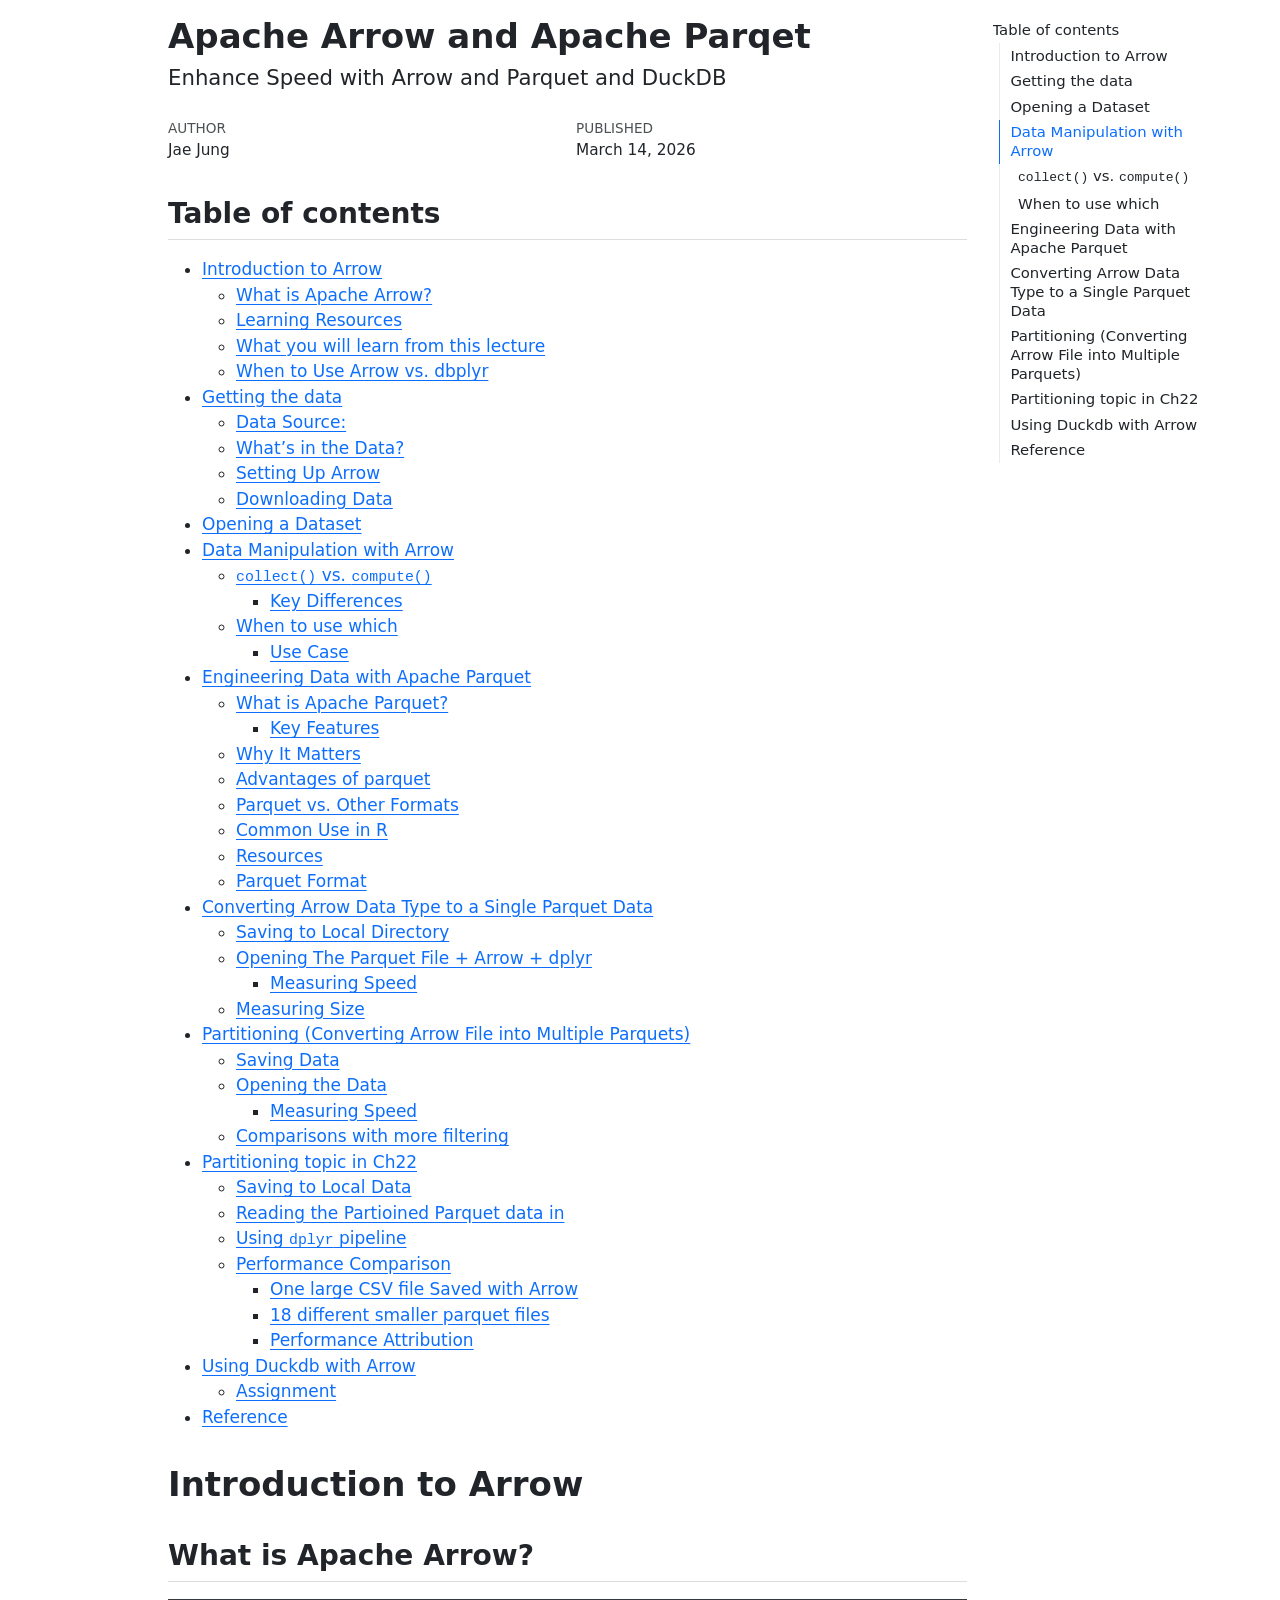
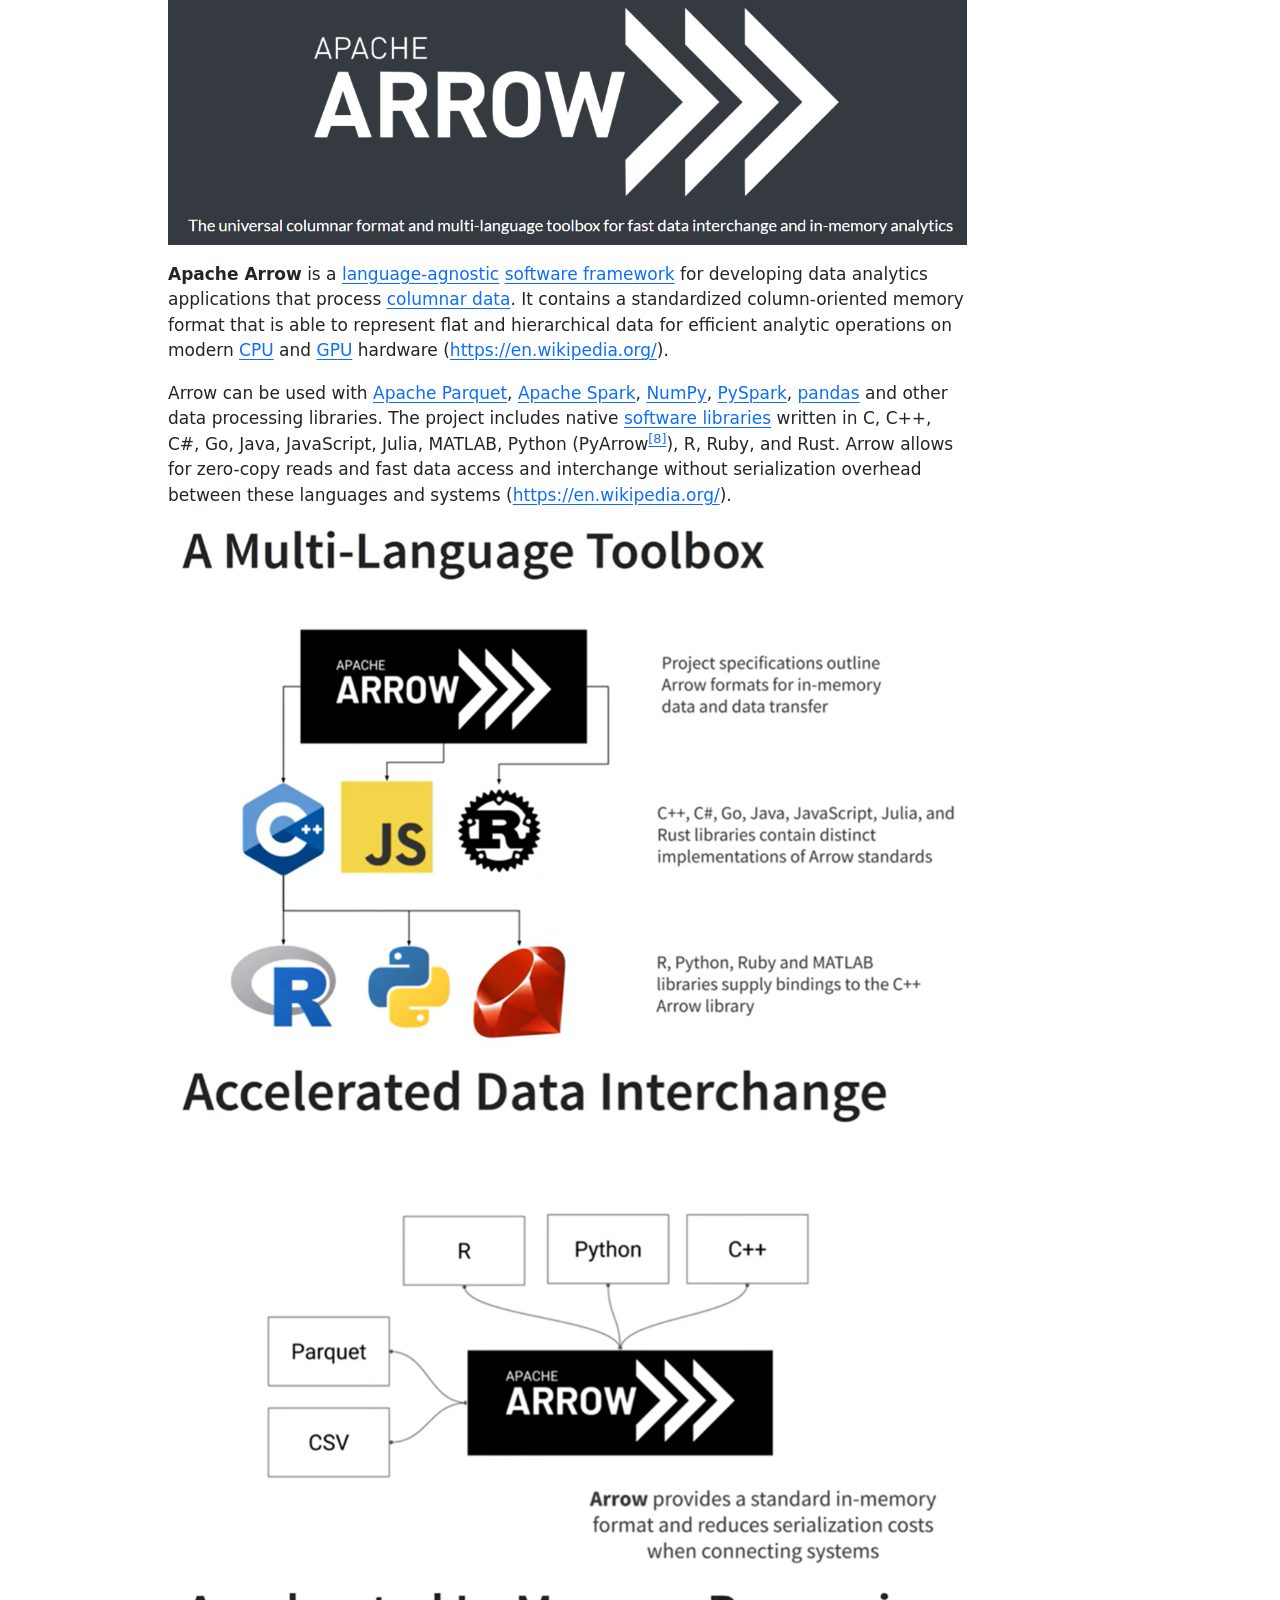
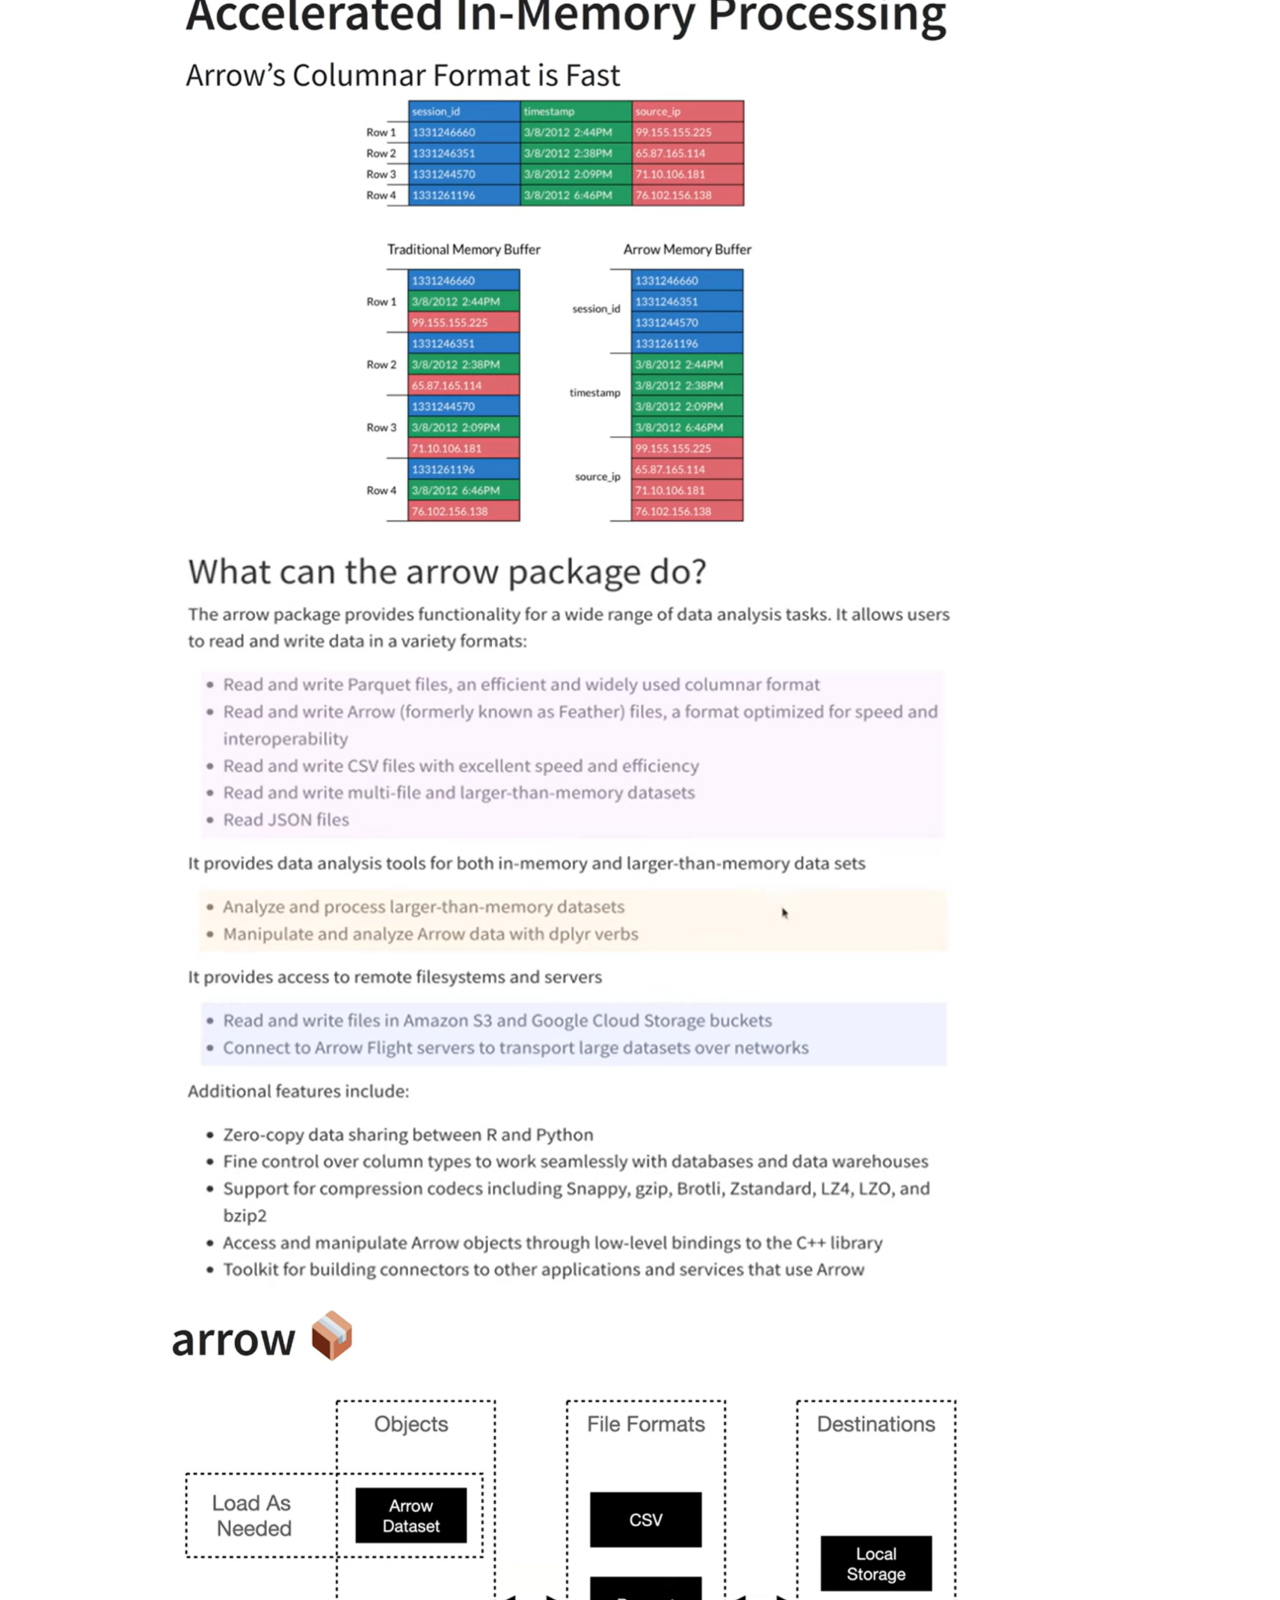
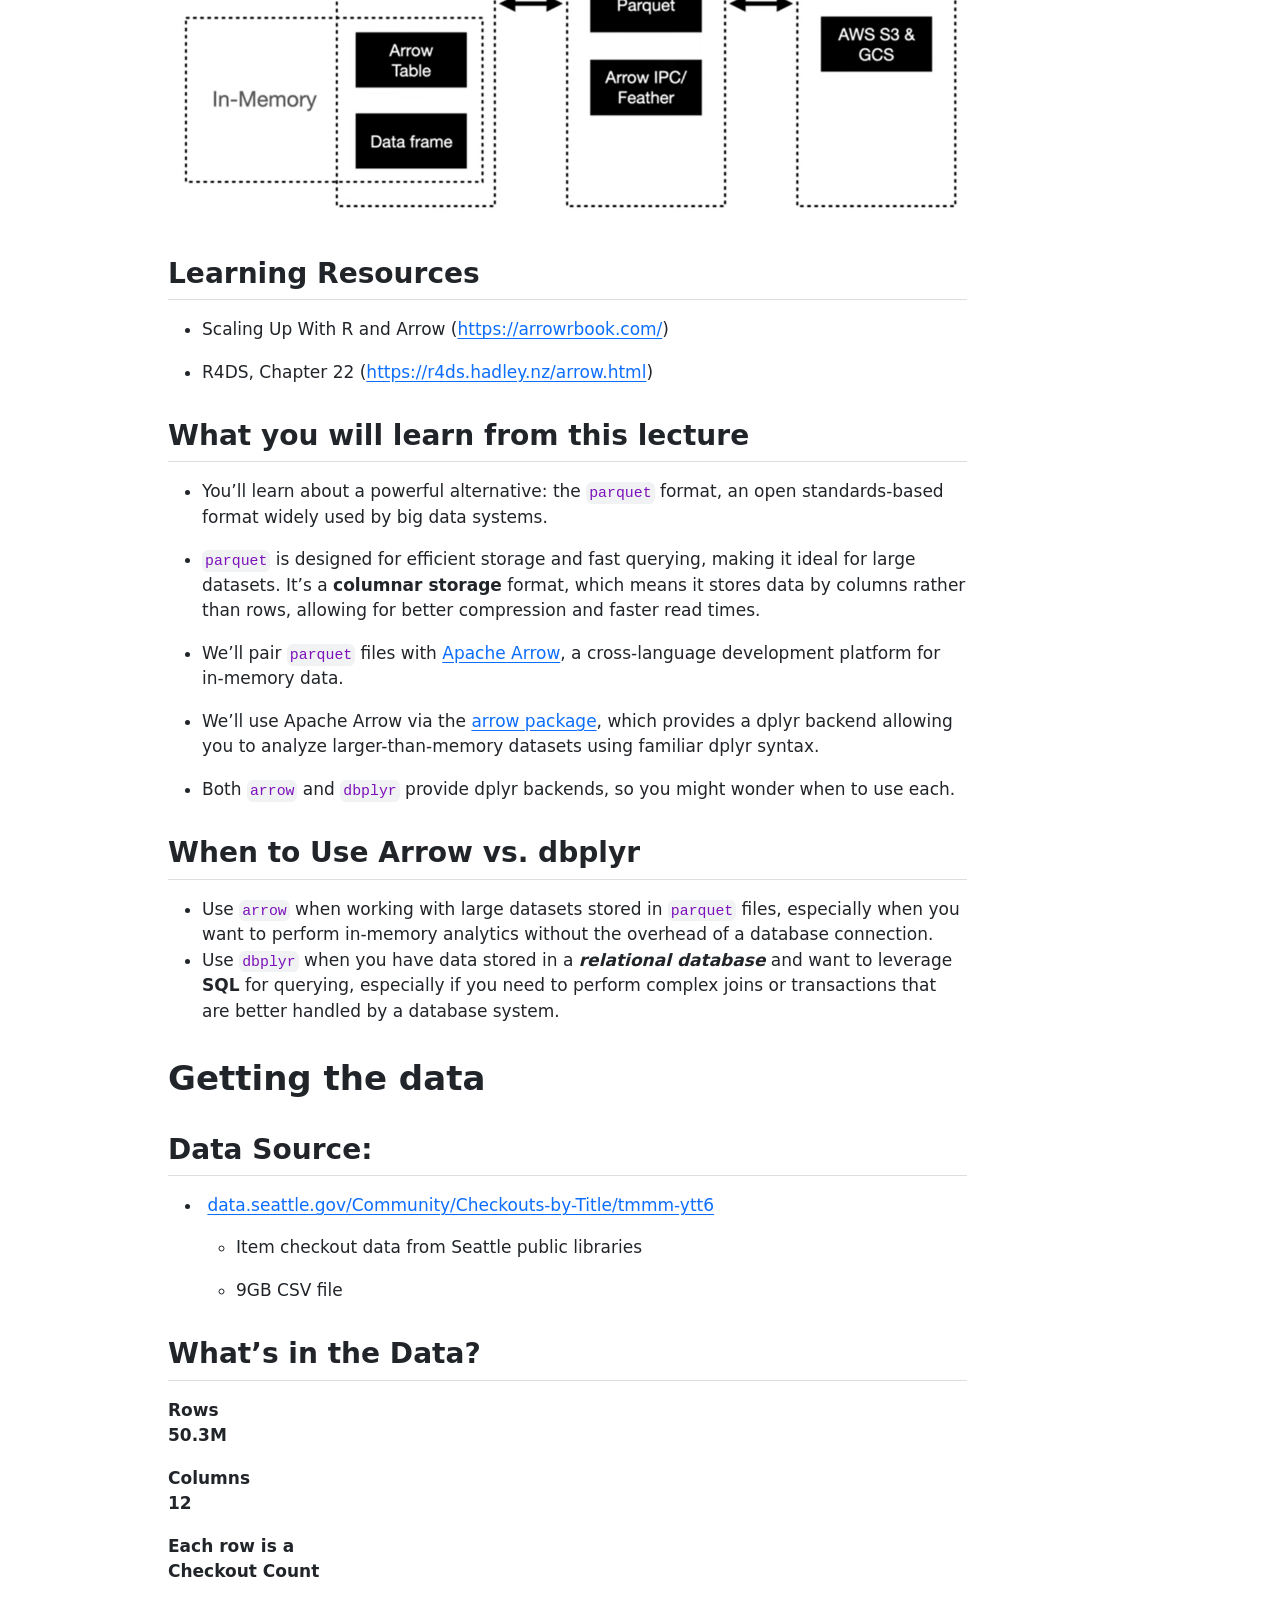
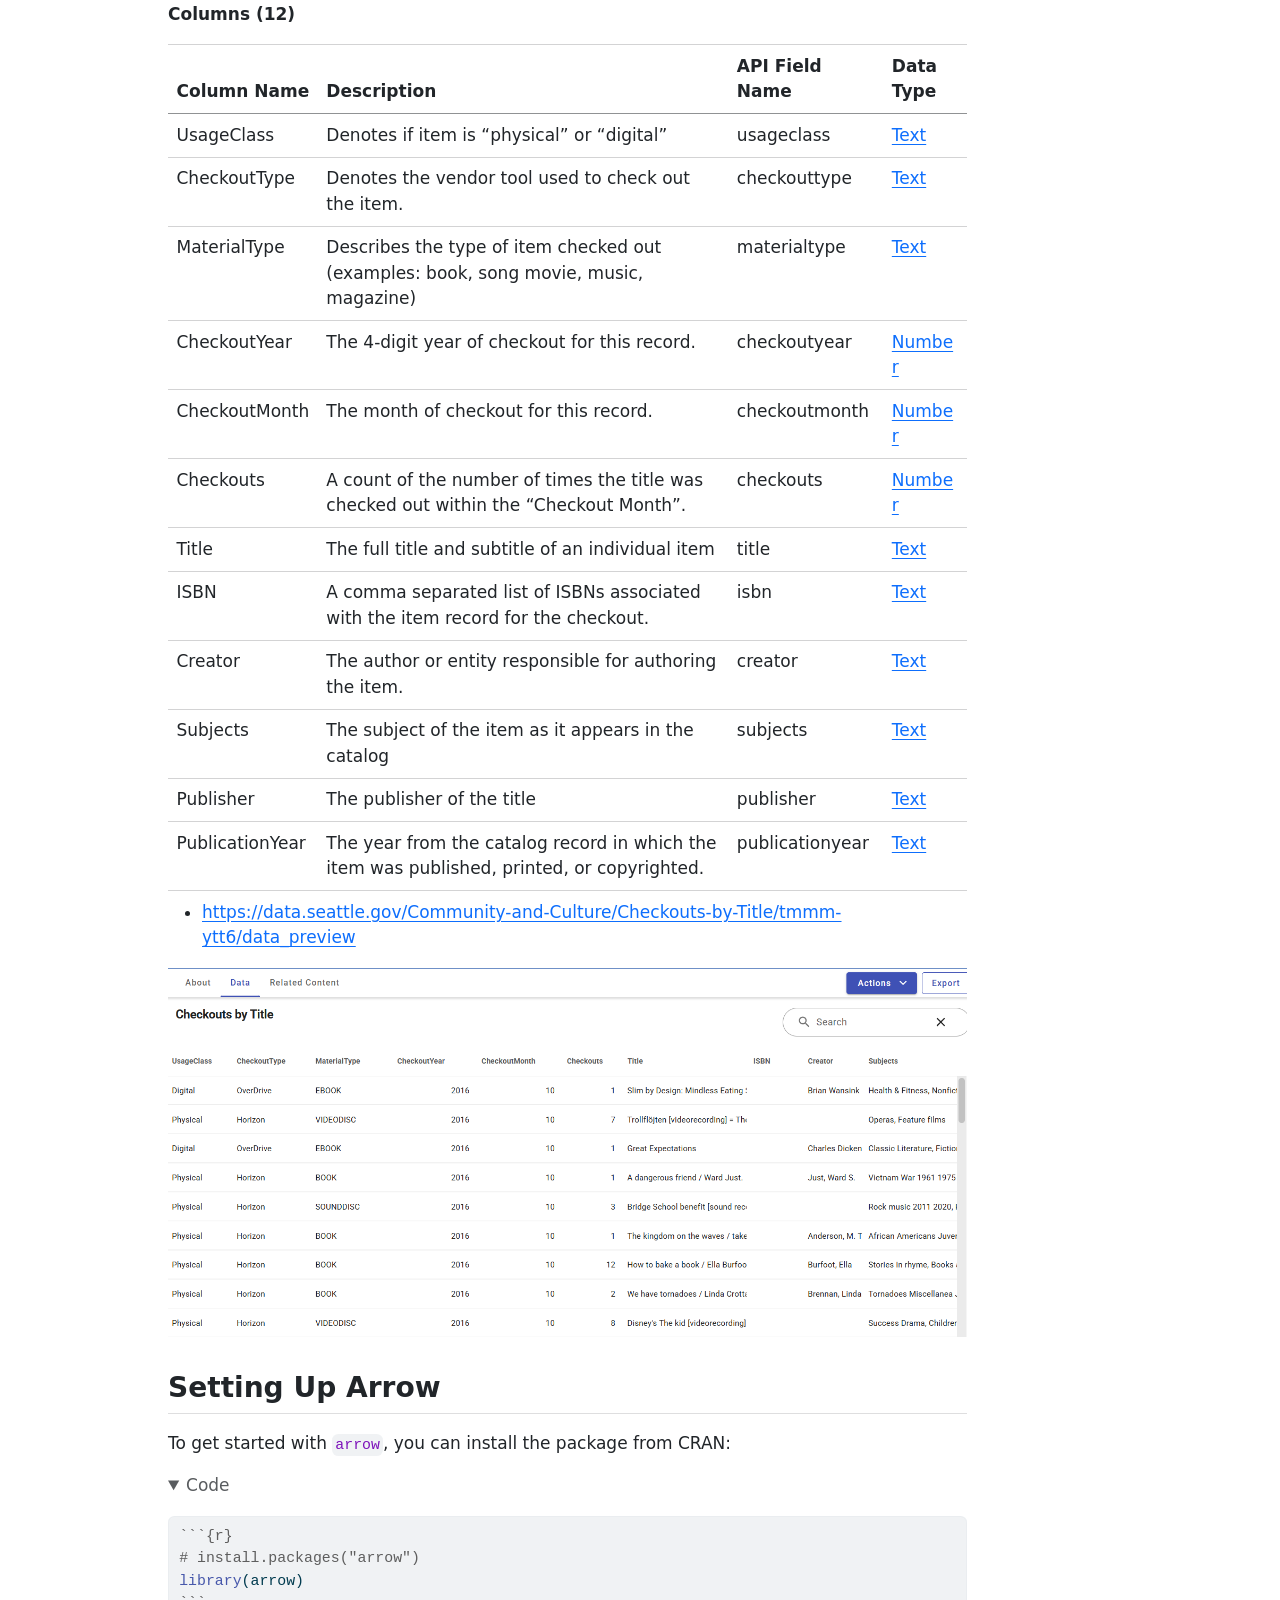
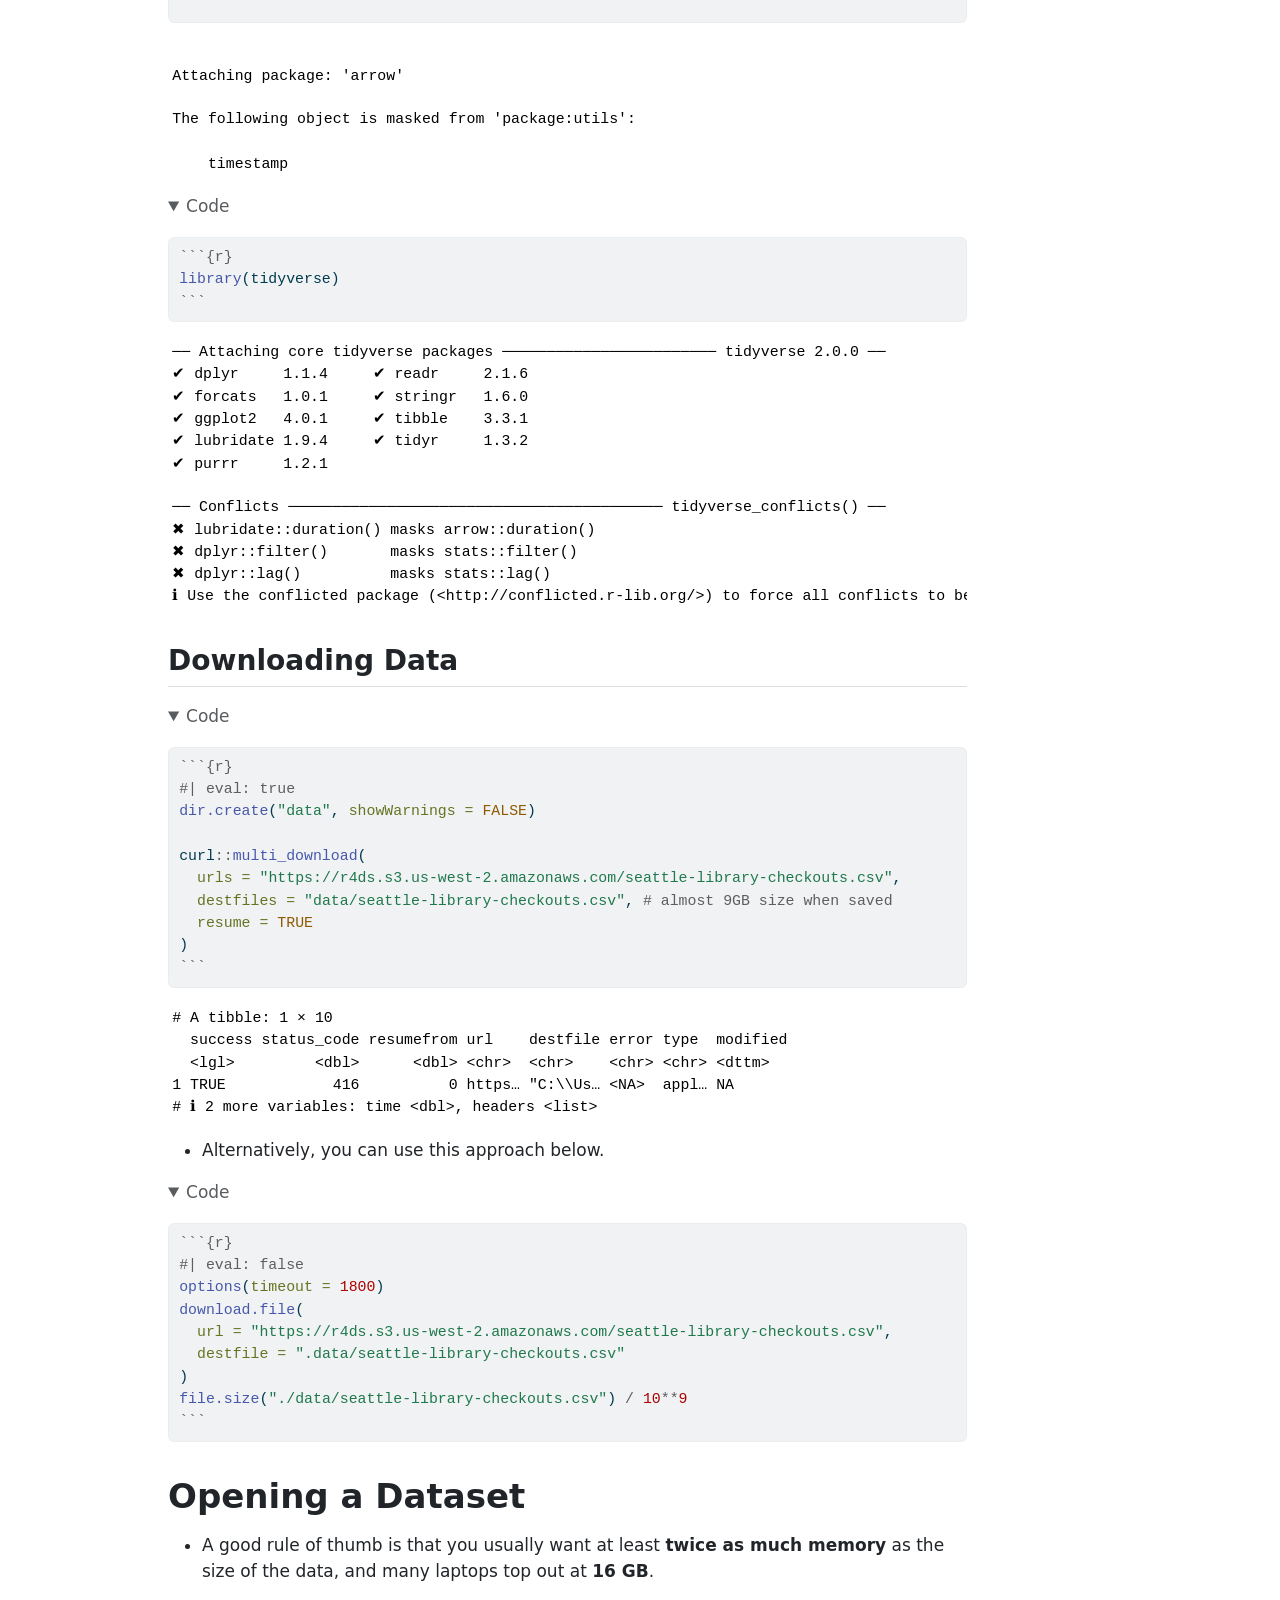
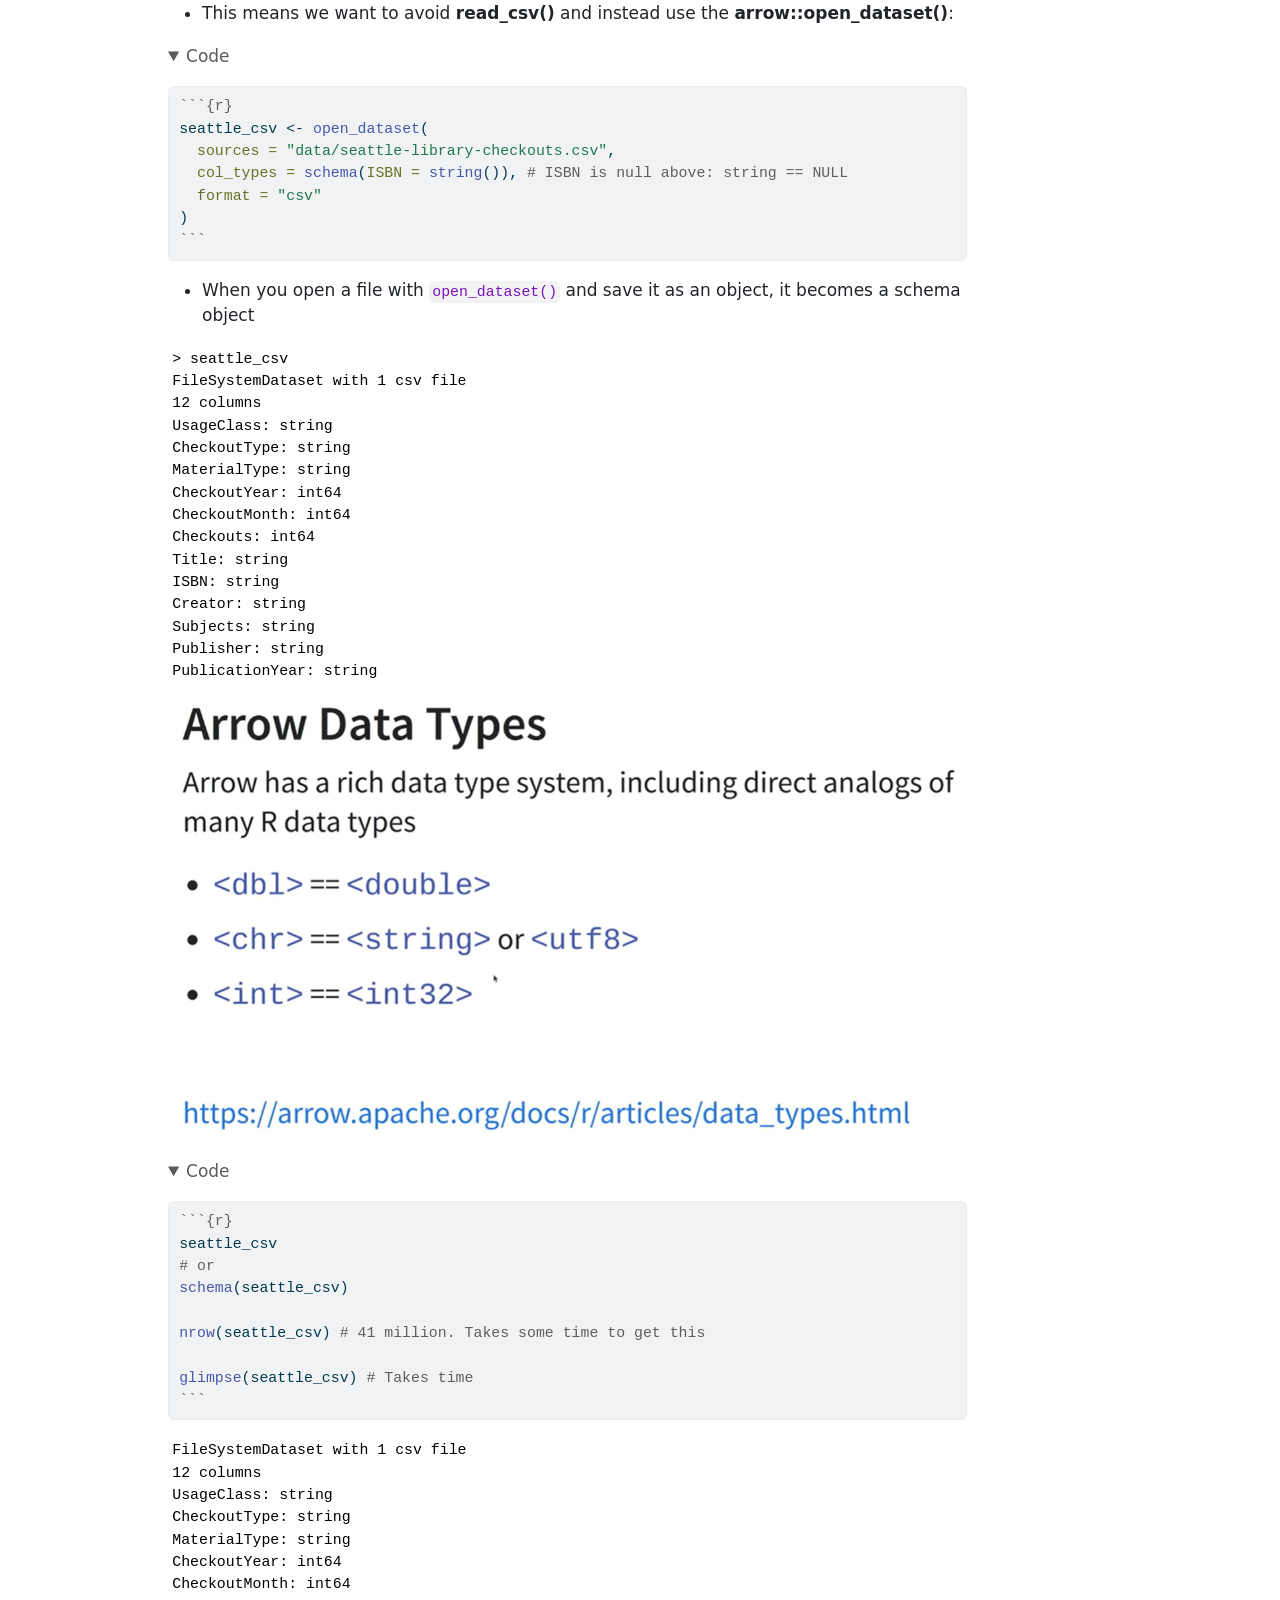
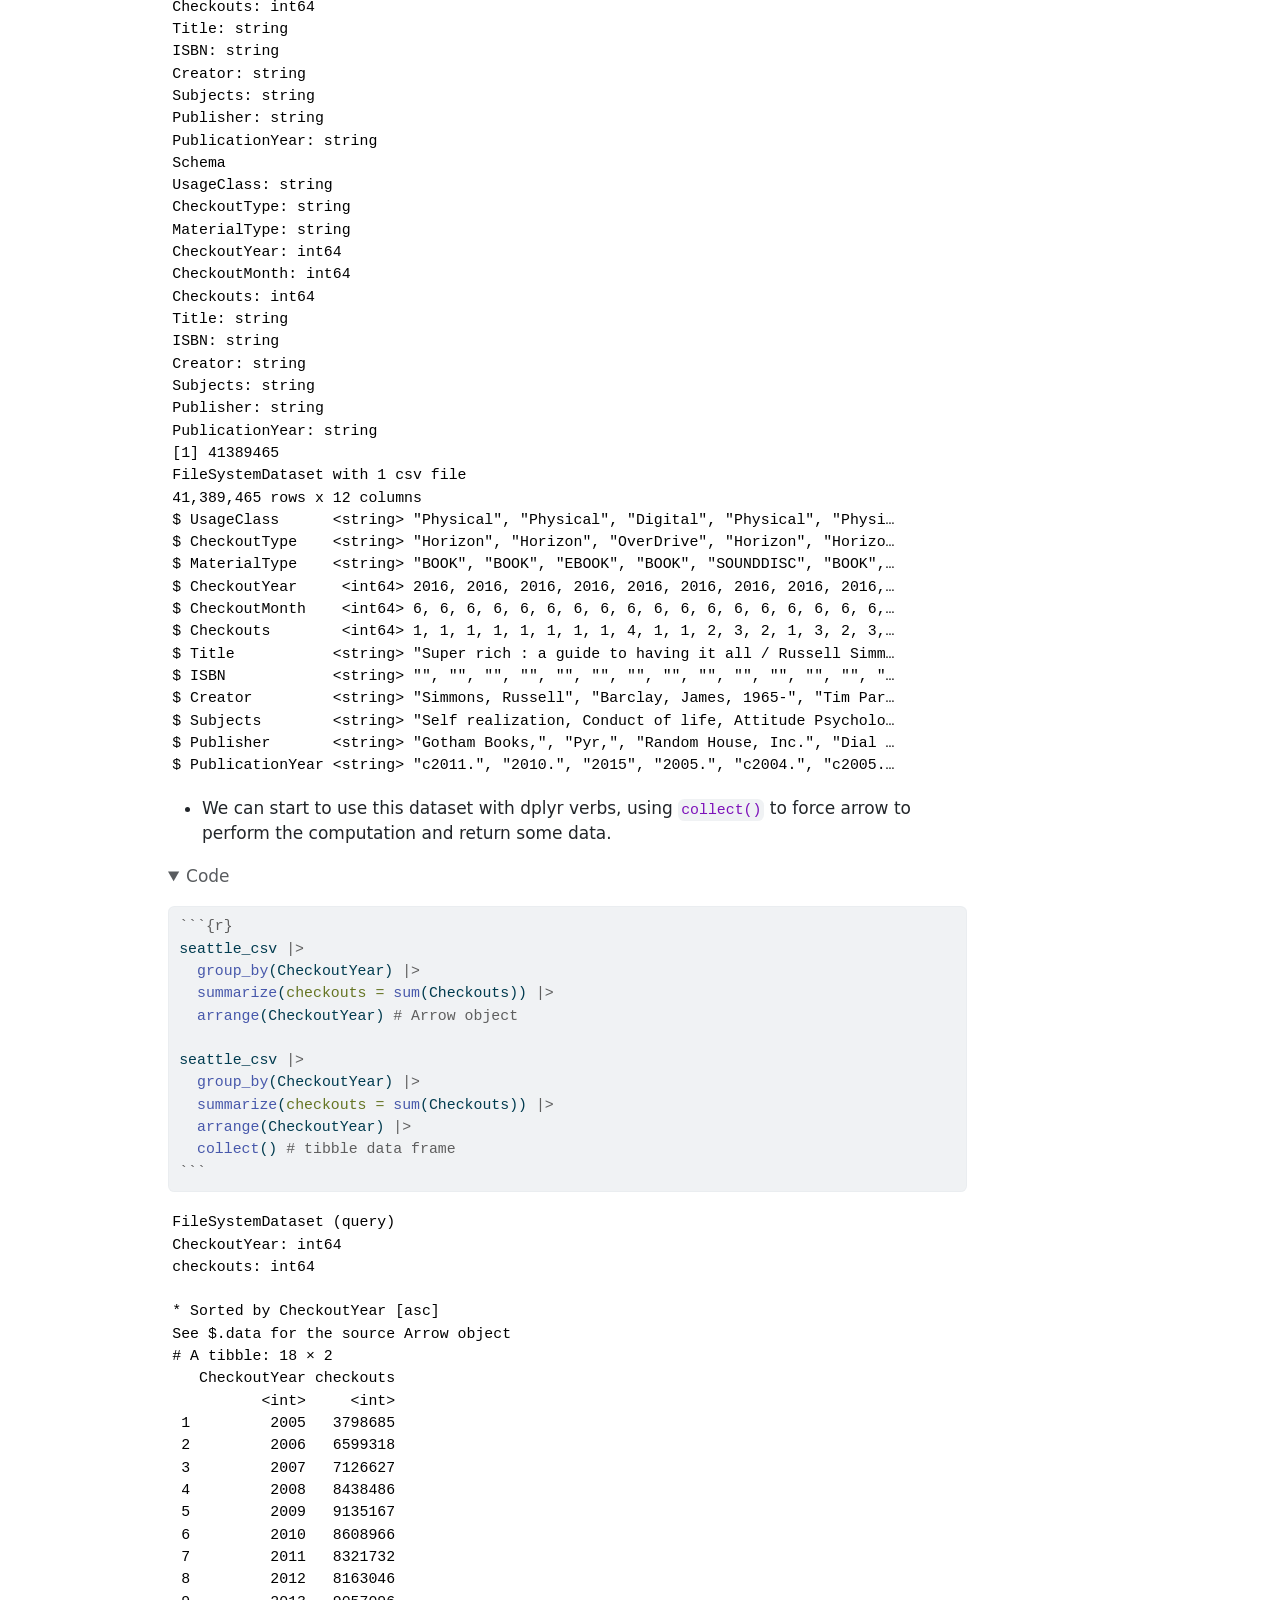
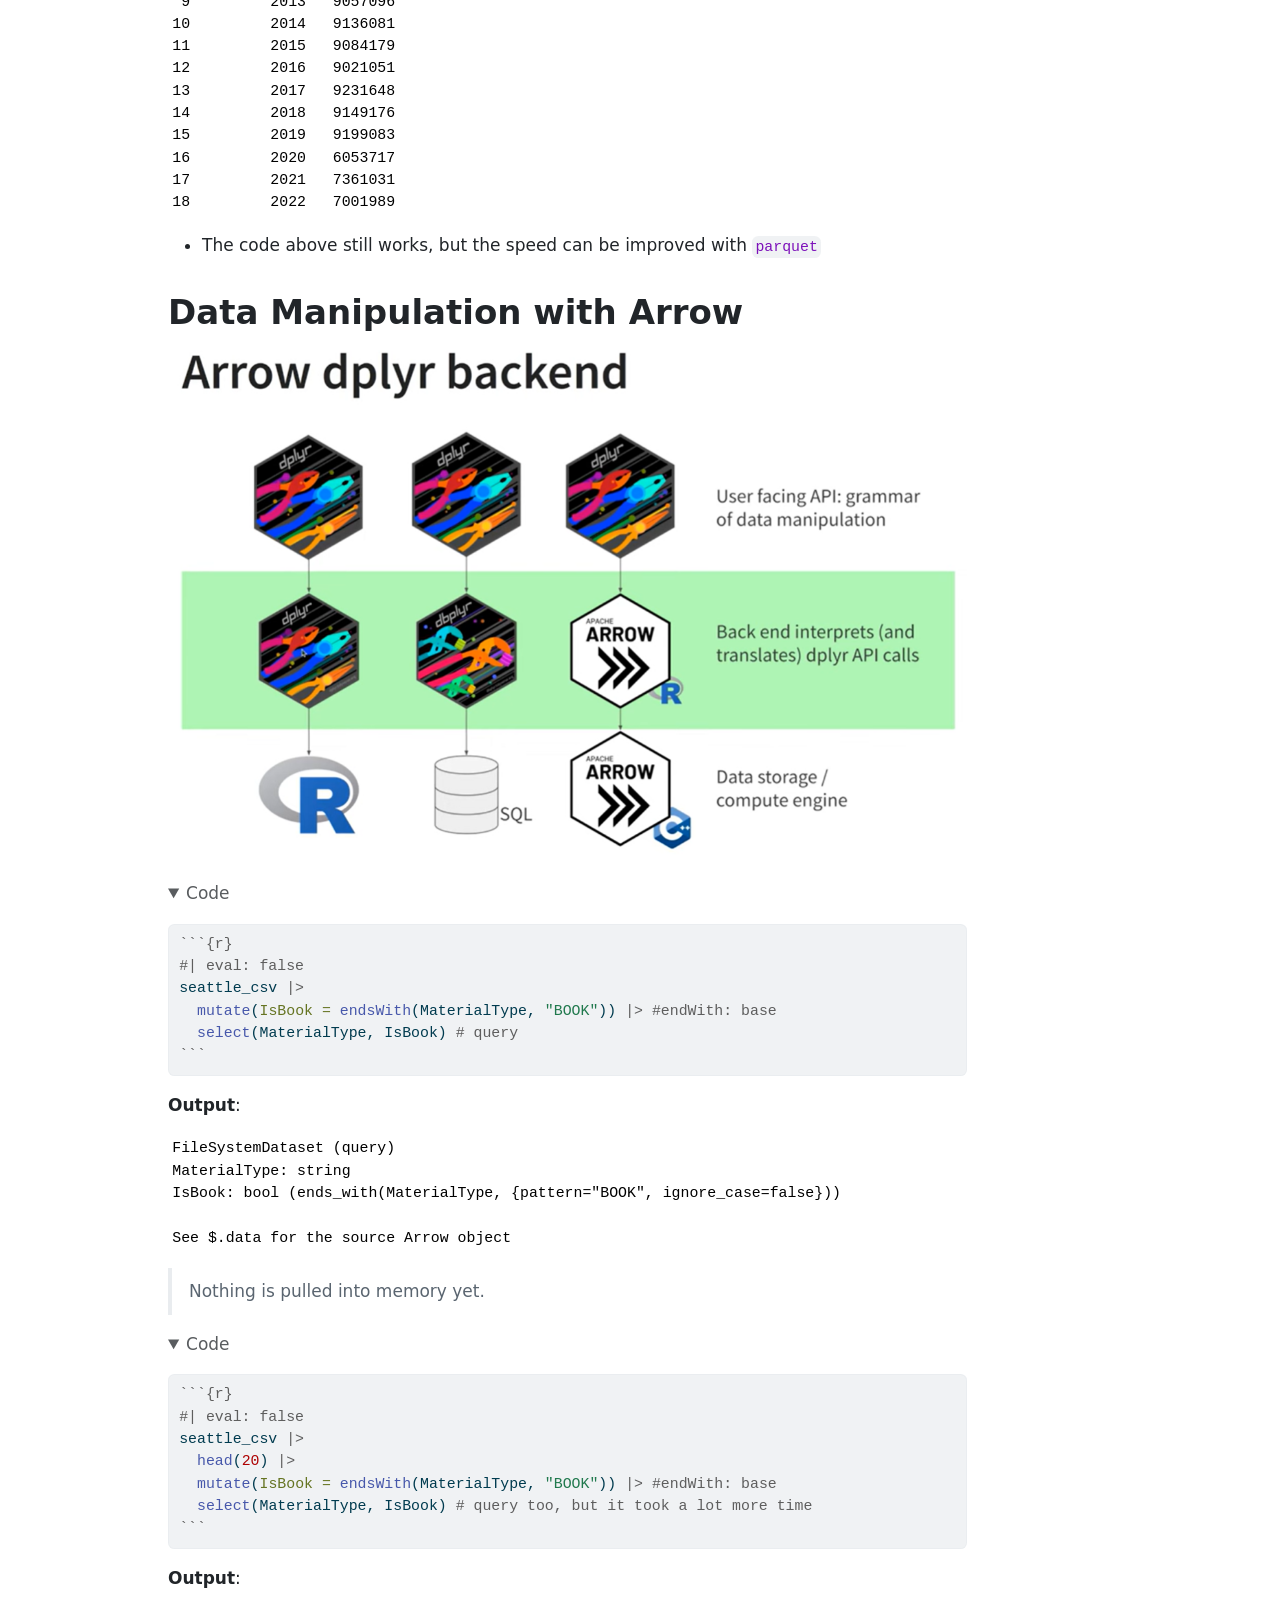
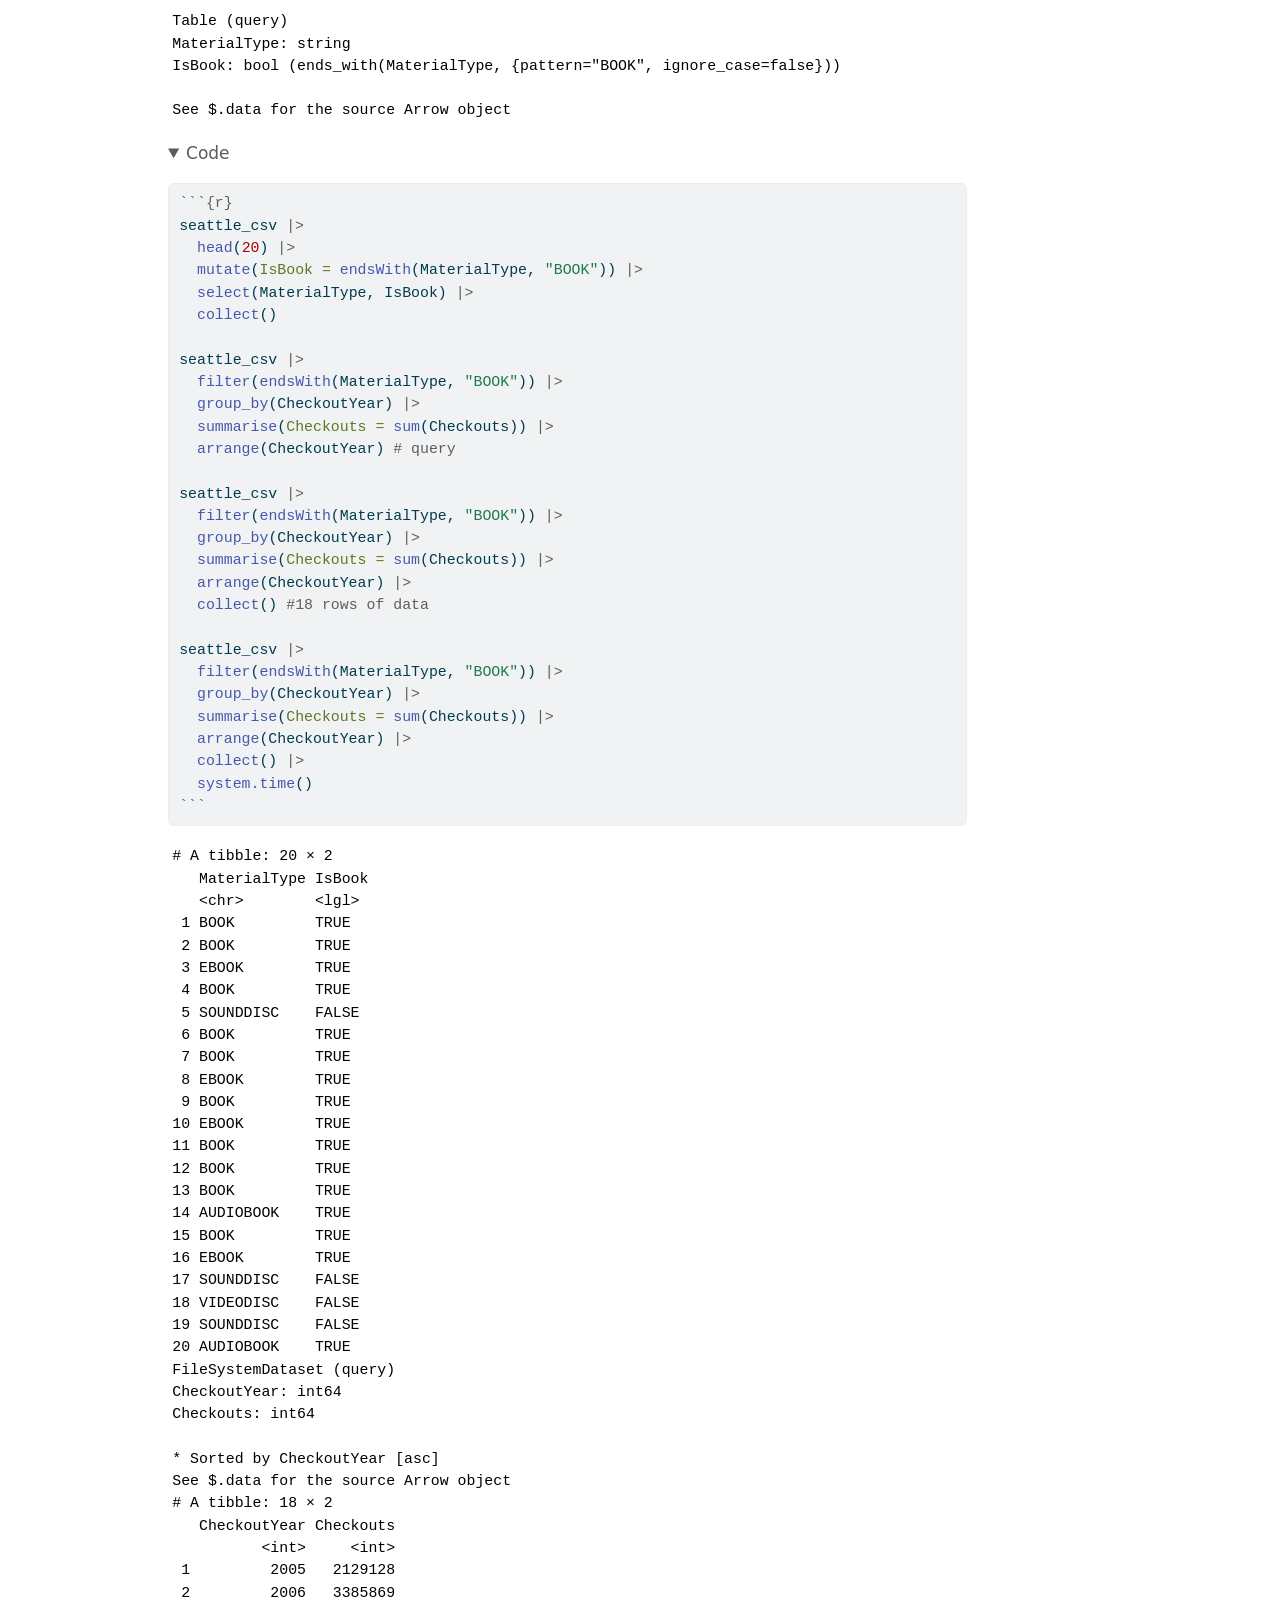
==== index.html @ bd665586 "Built site for gh-pages" ====
<!DOCTYPE html>
<html xmlns="http://www.w3.org/1999/xhtml" lang="en" xml:lang="en"><head>

<meta charset="utf-8">
<meta name="generator" content="quarto-1.8.26">

<meta name="viewport" content="width=device-width, initial-scale=1.0, user-scalable=yes">

<meta name="author" content="Jae Jung">
<meta name="dcterms.date" content="2026-03-14">

<title>Apache Arrow and Apache Parqet</title>
<style>
code{white-space: pre-wrap;}
span.smallcaps{font-variant: small-caps;}
div.columns{display: flex; gap: min(4vw, 1.5em);}
div.column{flex: auto; overflow-x: auto;}
div.hanging-indent{margin-left: 1.5em; text-indent: -1.5em;}
ul.task-list{list-style: none;}
ul.task-list li input[type="checkbox"] {
  width: 0.8em;
  margin: 0 0.8em 0.2em -1em; /* quarto-specific, see https://github.com/quarto-dev/quarto-cli/issues/4556 */ 
  vertical-align: middle;
}
/* CSS for syntax highlighting */
html { -webkit-text-size-adjust: 100%; }
pre > code.sourceCode { white-space: pre; position: relative; }
pre > code.sourceCode > span { display: inline-block; line-height: 1.25; }
pre > code.sourceCode > span:empty { height: 1.2em; }
.sourceCode { overflow: visible; }
code.sourceCode > span { color: inherit; text-decoration: inherit; }
div.sourceCode { margin: 1em 0; }
pre.sourceCode { margin: 0; }
@media screen {
div.sourceCode { overflow: auto; }
}
@media print {
pre > code.sourceCode { white-space: pre-wrap; }
pre > code.sourceCode > span { text-indent: -5em; padding-left: 5em; }
}
pre.numberSource code
  { counter-reset: source-line 0; }
pre.numberSource code > span
  { position: relative; left: -4em; counter-increment: source-line; }
pre.numberSource code > span > a:first-child::before
  { content: counter(source-line);
    position: relative; left: -1em; text-align: right; vertical-align: baseline;
    border: none; display: inline-block;
    -webkit-touch-callout: none; -webkit-user-select: none;
    -khtml-user-select: none; -moz-user-select: none;
    -ms-user-select: none; user-select: none;
    padding: 0 4px; width: 4em;
  }
pre.numberSource { margin-left: 3em;  padding-left: 4px; }
div.sourceCode
  {   }
@media screen {
pre > code.sourceCode > span > a:first-child::before { text-decoration: underline; }
}
</style>


<script src="arrow_files/libs/clipboard/clipboard.min.js"></script>
<script src="arrow_files/libs/quarto-html/quarto.js" type="module"></script>
<script src="arrow_files/libs/quarto-html/tabsets/tabsets.js" type="module"></script>
<script src="arrow_files/libs/quarto-html/axe/axe-check.js" type="module"></script>
<script src="arrow_files/libs/quarto-html/popper.min.js"></script>
<script src="arrow_files/libs/quarto-html/tippy.umd.min.js"></script>
<script src="arrow_files/libs/quarto-html/anchor.min.js"></script>
<link href="arrow_files/libs/quarto-html/tippy.css" rel="stylesheet">
<link href="arrow_files/libs/quarto-html/quarto-syntax-highlighting-587c61ba64f3a5504c4d52d930310e48.css" rel="stylesheet" id="quarto-text-highlighting-styles">
<script src="arrow_files/libs/bootstrap/bootstrap.min.js"></script>
<link href="arrow_files/libs/bootstrap/bootstrap-icons.css" rel="stylesheet">
<link href="arrow_files/libs/bootstrap/bootstrap-9e3ffae467580fdb927a41352e75a2e0.min.css" rel="stylesheet" append-hash="true" id="quarto-bootstrap" data-mode="light">


</head>

<body class="quarto-light">

<div id="quarto-content" class="page-columns page-rows-contents page-layout-article">
<div id="quarto-margin-sidebar" class="sidebar margin-sidebar">
  <nav id="TOC" role="doc-toc" class="toc-active" data-toc-expanded="1">
    <h2 id="toc-title">Table of contents</h2>
   
  <ul>
  <li><a href="#introduction-to-arrow" id="toc-introduction-to-arrow" class="nav-link active" data-scroll-target="#introduction-to-arrow">Introduction to Arrow</a>
  <ul class="collapse">
  <li><a href="#what-is-apache-arrow" id="toc-what-is-apache-arrow" class="nav-link" data-scroll-target="#what-is-apache-arrow">What is Apache Arrow?</a></li>
  <li><a href="#learning-resources" id="toc-learning-resources" class="nav-link" data-scroll-target="#learning-resources">Learning Resources</a></li>
  <li><a href="#what-you-will-learn-from-this-lecture" id="toc-what-you-will-learn-from-this-lecture" class="nav-link" data-scroll-target="#what-you-will-learn-from-this-lecture">What you will learn from this lecture</a></li>
  <li><a href="#when-to-use-arrow-vs.-dbplyr" id="toc-when-to-use-arrow-vs.-dbplyr" class="nav-link" data-scroll-target="#when-to-use-arrow-vs.-dbplyr">When to Use Arrow vs.&nbsp;dbplyr</a></li>
  </ul></li>
  <li><a href="#getting-the-data" id="toc-getting-the-data" class="nav-link" data-scroll-target="#getting-the-data">Getting the data</a>
  <ul class="collapse">
  <li><a href="#data-source" id="toc-data-source" class="nav-link" data-scroll-target="#data-source">Data Source:</a></li>
  <li><a href="#whats-in-the-data" id="toc-whats-in-the-data" class="nav-link" data-scroll-target="#whats-in-the-data">What’s in the Data?</a></li>
  <li><a href="#setting-up-arrow" id="toc-setting-up-arrow" class="nav-link" data-scroll-target="#setting-up-arrow">Setting Up Arrow</a></li>
  <li><a href="#downloading-data" id="toc-downloading-data" class="nav-link" data-scroll-target="#downloading-data">Downloading Data</a></li>
  </ul></li>
  <li><a href="#opening-a-dataset" id="toc-opening-a-dataset" class="nav-link" data-scroll-target="#opening-a-dataset">Opening a Dataset</a></li>
  <li><a href="#data-manipulation-with-arrow" id="toc-data-manipulation-with-arrow" class="nav-link" data-scroll-target="#data-manipulation-with-arrow">Data Manipulation with Arrow</a>
  <ul class="collapse">
  <li><a href="#collect-vs.-compute" id="toc-collect-vs.-compute" class="nav-link" data-scroll-target="#collect-vs.-compute"><code>collect()</code> vs.&nbsp;<code>compute()</code></a>
  <ul class="collapse">
  <li><a href="#key-differences" id="toc-key-differences" class="nav-link" data-scroll-target="#key-differences">Key Differences</a></li>
  </ul></li>
  <li><a href="#when-to-use-which" id="toc-when-to-use-which" class="nav-link" data-scroll-target="#when-to-use-which">When to use which</a>
  <ul class="collapse">
  <li><a href="#use-case" id="toc-use-case" class="nav-link" data-scroll-target="#use-case">Use Case</a></li>
  </ul></li>
  </ul></li>
  <li><a href="#engineering-data-with-apache-parquet" id="toc-engineering-data-with-apache-parquet" class="nav-link" data-scroll-target="#engineering-data-with-apache-parquet">Engineering Data with Apache Parquet</a>
  <ul class="collapse">
  <li><a href="#what-is-apache-parquet" id="toc-what-is-apache-parquet" class="nav-link" data-scroll-target="#what-is-apache-parquet">What is Apache Parquet?</a>
  <ul class="collapse">
  <li><a href="#key-features" id="toc-key-features" class="nav-link" data-scroll-target="#key-features">Key Features</a></li>
  </ul></li>
  <li><a href="#why-it-matters" id="toc-why-it-matters" class="nav-link" data-scroll-target="#why-it-matters">Why It Matters</a></li>
  <li><a href="#advantages-of-parquet" id="toc-advantages-of-parquet" class="nav-link" data-scroll-target="#advantages-of-parquet">Advantages of parquet</a></li>
  <li><a href="#parquet-vs.-other-formats" id="toc-parquet-vs.-other-formats" class="nav-link" data-scroll-target="#parquet-vs.-other-formats">Parquet vs.&nbsp;Other Formats</a></li>
  <li><a href="#common-use-in-r" id="toc-common-use-in-r" class="nav-link" data-scroll-target="#common-use-in-r">Common Use in R</a></li>
  <li><a href="#resources" id="toc-resources" class="nav-link" data-scroll-target="#resources">Resources</a></li>
  <li><a href="#parquet-format" id="toc-parquet-format" class="nav-link" data-scroll-target="#parquet-format">Parquet Format</a></li>
  </ul></li>
  <li><a href="#converting-arrow-data-type-to-a-single-parquet-data" id="toc-converting-arrow-data-type-to-a-single-parquet-data" class="nav-link" data-scroll-target="#converting-arrow-data-type-to-a-single-parquet-data">Converting Arrow Data Type to a Single Parquet Data</a>
  <ul class="collapse">
  <li><a href="#saving-to-local-directory" id="toc-saving-to-local-directory" class="nav-link" data-scroll-target="#saving-to-local-directory">Saving to Local Directory</a></li>
  <li><a href="#opening-the-parquet-file-arrow-dplyr" id="toc-opening-the-parquet-file-arrow-dplyr" class="nav-link" data-scroll-target="#opening-the-parquet-file-arrow-dplyr">Opening The Parquet File + Arrow + dplyr</a>
  <ul class="collapse">
  <li><a href="#measuring-speed" id="toc-measuring-speed" class="nav-link" data-scroll-target="#measuring-speed">Measuring Speed</a></li>
  </ul></li>
  <li><a href="#measuring-size" id="toc-measuring-size" class="nav-link" data-scroll-target="#measuring-size">Measuring Size</a></li>
  </ul></li>
  <li><a href="#partitioning-converting-arrow-file-into-multiple-parquets" id="toc-partitioning-converting-arrow-file-into-multiple-parquets" class="nav-link" data-scroll-target="#partitioning-converting-arrow-file-into-multiple-parquets">Partitioning (Converting Arrow File into Multiple Parquets)</a>
  <ul class="collapse">
  <li><a href="#saving-data" id="toc-saving-data" class="nav-link" data-scroll-target="#saving-data">Saving Data</a></li>
  <li><a href="#opening-the-data" id="toc-opening-the-data" class="nav-link" data-scroll-target="#opening-the-data">Opening the Data</a>
  <ul class="collapse">
  <li><a href="#measuring-speed-1" id="toc-measuring-speed-1" class="nav-link" data-scroll-target="#measuring-speed-1">Measuring Speed</a></li>
  </ul></li>
  <li><a href="#comparisons-with-more-filtering" id="toc-comparisons-with-more-filtering" class="nav-link" data-scroll-target="#comparisons-with-more-filtering">Comparisons with more filtering</a></li>
  </ul></li>
  <li><a href="#partitioning-topic-in-ch22" id="toc-partitioning-topic-in-ch22" class="nav-link" data-scroll-target="#partitioning-topic-in-ch22">Partitioning topic in Ch22</a>
  <ul class="collapse">
  <li><a href="#saving-to-local-data" id="toc-saving-to-local-data" class="nav-link" data-scroll-target="#saving-to-local-data">Saving to Local Data</a></li>
  <li><a href="#reading-the-partioined-parquet-data-in" id="toc-reading-the-partioined-parquet-data-in" class="nav-link" data-scroll-target="#reading-the-partioined-parquet-data-in">Reading the Partioined Parquet data in</a></li>
  <li><a href="#using-dplyr-pipeline" id="toc-using-dplyr-pipeline" class="nav-link" data-scroll-target="#using-dplyr-pipeline">Using <code>dplyr</code> pipeline</a></li>
  <li><a href="#performance-comparison" id="toc-performance-comparison" class="nav-link" data-scroll-target="#performance-comparison">Performance Comparison</a>
  <ul class="collapse">
  <li><a href="#one-large-csv-file-saved-with-arrow" id="toc-one-large-csv-file-saved-with-arrow" class="nav-link" data-scroll-target="#one-large-csv-file-saved-with-arrow">One large CSV file Saved with Arrow</a></li>
  <li><a href="#different-smaller-parquet-files" id="toc-different-smaller-parquet-files" class="nav-link" data-scroll-target="#different-smaller-parquet-files">18 different smaller parquet files</a></li>
  <li><a href="#performance-attribution" id="toc-performance-attribution" class="nav-link" data-scroll-target="#performance-attribution">Performance Attribution</a></li>
  </ul></li>
  </ul></li>
  <li><a href="#using-duckdb-with-arrow" id="toc-using-duckdb-with-arrow" class="nav-link" data-scroll-target="#using-duckdb-with-arrow">Using Duckdb with Arrow</a>
  <ul class="collapse">
  <li><a href="#assignment" id="toc-assignment" class="nav-link" data-scroll-target="#assignment">Assignment</a></li>
  </ul></li>
  <li><a href="#reference" id="toc-reference" class="nav-link" data-scroll-target="#reference">Reference</a></li>
  </ul>
</nav>
</div>
<main class="content" id="quarto-document-content">

<header id="title-block-header" class="quarto-title-block default">
<div class="quarto-title">
<h1 class="title">Apache Arrow and Apache Parqet</h1>
<p class="subtitle lead">Enhance Speed with Arrow and Parquet and DuckDB</p>
</div>



<div class="quarto-title-meta">

    <div>
    <div class="quarto-title-meta-heading">Author</div>
    <div class="quarto-title-meta-contents">
             <p>Jae Jung </p>
          </div>
  </div>
    
    <div>
    <div class="quarto-title-meta-heading">Published</div>
    <div class="quarto-title-meta-contents">
      <p class="date">March 14, 2026</p>
    </div>
  </div>
  
    
  </div>
  


</header>

<nav id="TOC-body" role="doc-toc">
    <h2 id="toc-title">Table of contents</h2>
   
  <ul>
  <li><a href="#introduction-to-arrow" id="toc-introduction-to-arrow">Introduction to Arrow</a>
  <ul>
  <li><a href="#what-is-apache-arrow" id="toc-what-is-apache-arrow">What is Apache Arrow?</a></li>
  <li><a href="#learning-resources" id="toc-learning-resources">Learning Resources</a></li>
  <li><a href="#what-you-will-learn-from-this-lecture" id="toc-what-you-will-learn-from-this-lecture">What you will learn from this lecture</a></li>
  <li><a href="#when-to-use-arrow-vs.-dbplyr" id="toc-when-to-use-arrow-vs.-dbplyr">When to Use Arrow vs.&nbsp;dbplyr</a></li>
  </ul></li>
  <li><a href="#getting-the-data" id="toc-getting-the-data">Getting the data</a>
  <ul>
  <li><a href="#data-source" id="toc-data-source">Data Source:</a></li>
  <li><a href="#whats-in-the-data" id="toc-whats-in-the-data">What’s in the Data?</a></li>
  <li><a href="#setting-up-arrow" id="toc-setting-up-arrow">Setting Up Arrow</a></li>
  <li><a href="#downloading-data" id="toc-downloading-data">Downloading Data</a></li>
  </ul></li>
  <li><a href="#opening-a-dataset" id="toc-opening-a-dataset">Opening a Dataset</a></li>
  <li><a href="#data-manipulation-with-arrow" id="toc-data-manipulation-with-arrow">Data Manipulation with Arrow</a>
  <ul>
  <li><a href="#collect-vs.-compute" id="toc-collect-vs.-compute"><code>collect()</code> vs.&nbsp;<code>compute()</code></a>
  <ul>
  <li><a href="#key-differences" id="toc-key-differences">Key Differences</a></li>
  </ul></li>
  <li><a href="#when-to-use-which" id="toc-when-to-use-which">When to use which</a>
  <ul>
  <li><a href="#use-case" id="toc-use-case">Use Case</a></li>
  </ul></li>
  </ul></li>
  <li><a href="#engineering-data-with-apache-parquet" id="toc-engineering-data-with-apache-parquet">Engineering Data with Apache Parquet</a>
  <ul>
  <li><a href="#what-is-apache-parquet" id="toc-what-is-apache-parquet">What is Apache Parquet?</a>
  <ul>
  <li><a href="#key-features" id="toc-key-features">Key Features</a></li>
  </ul></li>
  <li><a href="#why-it-matters" id="toc-why-it-matters">Why It Matters</a></li>
  <li><a href="#advantages-of-parquet" id="toc-advantages-of-parquet">Advantages of parquet</a></li>
  <li><a href="#parquet-vs.-other-formats" id="toc-parquet-vs.-other-formats">Parquet vs.&nbsp;Other Formats</a></li>
  <li><a href="#common-use-in-r" id="toc-common-use-in-r">Common Use in R</a></li>
  <li><a href="#resources" id="toc-resources">Resources</a></li>
  <li><a href="#parquet-format" id="toc-parquet-format">Parquet Format</a></li>
  </ul></li>
  <li><a href="#converting-arrow-data-type-to-a-single-parquet-data" id="toc-converting-arrow-data-type-to-a-single-parquet-data">Converting Arrow Data Type to a Single Parquet Data</a>
  <ul>
  <li><a href="#saving-to-local-directory" id="toc-saving-to-local-directory">Saving to Local Directory</a></li>
  <li><a href="#opening-the-parquet-file-arrow-dplyr" id="toc-opening-the-parquet-file-arrow-dplyr">Opening The Parquet File + Arrow + dplyr</a>
  <ul>
  <li><a href="#measuring-speed" id="toc-measuring-speed">Measuring Speed</a></li>
  </ul></li>
  <li><a href="#measuring-size" id="toc-measuring-size">Measuring Size</a></li>
  </ul></li>
  <li><a href="#partitioning-converting-arrow-file-into-multiple-parquets" id="toc-partitioning-converting-arrow-file-into-multiple-parquets">Partitioning (Converting Arrow File into Multiple Parquets)</a>
  <ul>
  <li><a href="#saving-data" id="toc-saving-data">Saving Data</a></li>
  <li><a href="#opening-the-data" id="toc-opening-the-data">Opening the Data</a>
  <ul>
  <li><a href="#measuring-speed-1" id="toc-measuring-speed-1">Measuring Speed</a></li>
  </ul></li>
  <li><a href="#comparisons-with-more-filtering" id="toc-comparisons-with-more-filtering">Comparisons with more filtering</a></li>
  </ul></li>
  <li><a href="#partitioning-topic-in-ch22" id="toc-partitioning-topic-in-ch22">Partitioning topic in Ch22</a>
  <ul>
  <li><a href="#saving-to-local-data" id="toc-saving-to-local-data">Saving to Local Data</a></li>
  <li><a href="#reading-the-partioined-parquet-data-in" id="toc-reading-the-partioined-parquet-data-in">Reading the Partioined Parquet data in</a></li>
  <li><a href="#using-dplyr-pipeline" id="toc-using-dplyr-pipeline">Using <code>dplyr</code> pipeline</a></li>
  <li><a href="#performance-comparison" id="toc-performance-comparison">Performance Comparison</a>
  <ul>
  <li><a href="#one-large-csv-file-saved-with-arrow" id="toc-one-large-csv-file-saved-with-arrow">One large CSV file Saved with Arrow</a></li>
  <li><a href="#different-smaller-parquet-files" id="toc-different-smaller-parquet-files">18 different smaller parquet files</a></li>
  <li><a href="#performance-attribution" id="toc-performance-attribution">Performance Attribution</a></li>
  </ul></li>
  </ul></li>
  <li><a href="#using-duckdb-with-arrow" id="toc-using-duckdb-with-arrow">Using Duckdb with Arrow</a>
  <ul>
  <li><a href="#assignment" id="toc-assignment">Assignment</a></li>
  </ul></li>
  <li><a href="#reference" id="toc-reference">Reference</a></li>
  </ul>
</nav>
<section id="introduction-to-arrow" class="level1">
<h1>Introduction to Arrow</h1>
<section id="what-is-apache-arrow" class="level2">
<h2 class="anchored" data-anchor-id="what-is-apache-arrow">What is Apache Arrow?</h2>
<p><img src="images/paste-1.png" class="img-fluid"></p>
<p><strong>Apache Arrow</strong>&nbsp;is a&nbsp;<a href="https://en.wikipedia.org/wiki/Language-agnostic" title="Language-agnostic">language-agnostic</a>&nbsp;<a href="https://en.wikipedia.org/wiki/Software_framework" title="Software framework">software framework</a>&nbsp;for developing data analytics applications that process&nbsp;<a href="https://en.wikipedia.org/wiki/Column-oriented_DBMS" title="Column-oriented DBMS">columnar data</a>. It contains a standardized column-oriented memory format that is able to represent flat and hierarchical data for efficient analytic operations on modern&nbsp;<a href="https://en.wikipedia.org/wiki/Central_processing_unit" title="Central processing unit">CPU</a>&nbsp;and&nbsp;<a href="https://en.wikipedia.org/wiki/Graphics_processing_unit" title="Graphics processing unit">GPU</a>&nbsp;hardware (<a href="https://en.wikipedia.org/" class="uri">https://en.wikipedia.org/</a>).</p>
<p>Arrow can be used with&nbsp;<a href="https://en.wikipedia.org/wiki/Apache_Parquet" title="Apache Parquet">Apache Parquet</a>,&nbsp;<a href="https://en.wikipedia.org/wiki/Apache_Spark" title="Apache Spark">Apache Spark</a>,&nbsp;<a href="https://en.wikipedia.org/wiki/NumPy" title="NumPy">NumPy</a>,&nbsp;<a href="https://en.wikipedia.org/wiki/PySpark" title="PySpark">PySpark</a>,&nbsp;<a href="https://en.wikipedia.org/wiki/Pandas_(software)" title="Pandas (software)">pandas</a>&nbsp;and other data processing libraries. The project includes native&nbsp;<a href="https://en.wikipedia.org/wiki/Library_(computing)" title="Library (computing)">software libraries</a>&nbsp;written in C, C++, C#, Go, Java, JavaScript, Julia, MATLAB, Python (PyArrow<sup><a href="https://en.wikipedia.org/wiki/Apache_Arrow#cite_note-8">[8]</a></sup>), R, Ruby, and Rust. Arrow allows for zero-copy reads and fast data access and interchange without serialization overhead between these languages and systems (<a href="https://en.wikipedia.org/" class="uri">https://en.wikipedia.org/</a>).</p>
<p><img src="images/paste-2.png" class="img-fluid"></p>
<p><img src="images/paste-3.png" class="img-fluid"></p>
<p><img src="images/paste-4.png" class="img-fluid"></p>
<p><img src="images/paste-5.png" class="img-fluid"></p>
<p><img src="images/paste-6.png" class="img-fluid"></p>
</section>
<section id="learning-resources" class="level2">
<h2 class="anchored" data-anchor-id="learning-resources">Learning Resources</h2>
<ul>
<li><p>Scaling Up With R and Arrow (<a href="https://arrowrbook.com/" class="uri">https://arrowrbook.com/</a>)</p></li>
<li><p>R4DS, Chapter 22 (<a href="https://r4ds.hadley.nz/arrow.html" class="uri">https://r4ds.hadley.nz/arrow.html</a>)</p></li>
</ul>
</section>
<section id="what-you-will-learn-from-this-lecture" class="level2">
<h2 class="anchored" data-anchor-id="what-you-will-learn-from-this-lecture">What you will learn from this lecture</h2>
<ul>
<li><p>You’ll learn about a powerful alternative: the <code>parquet</code> format, an open standards-based format widely used by big data systems.</p></li>
<li><p><code>parquet</code> is designed for efficient storage and fast querying, making it ideal for large datasets. It’s a <strong>columnar storage</strong> format, which means it stores data by columns rather than rows, allowing for better compression and faster read times.</p></li>
<li><p>We’ll pair <code>parquet</code> files with <a href="#0">Apache Arrow</a>, a cross-language development platform for in-memory data.</p></li>
<li><p>We’ll use Apache Arrow via the <a href="https://arrow.apache.org/docs/r/">arrow package</a>, which provides a dplyr backend allowing you to analyze larger-than-memory datasets using familiar dplyr syntax.</p></li>
<li><p>Both <strong><code>arrow</code></strong> and <strong><code>dbplyr</code></strong> provide dplyr backends, so you might wonder when to use each.</p></li>
</ul>
</section>
<section id="when-to-use-arrow-vs.-dbplyr" class="level2">
<h2 class="anchored" data-anchor-id="when-to-use-arrow-vs.-dbplyr">When to Use Arrow vs.&nbsp;dbplyr</h2>
<ul>
<li>Use <strong><code>arrow</code></strong> when working with large datasets stored in <strong><code>parquet</code></strong> files, especially when you want to perform in-memory analytics without the overhead of a database connection.</li>
<li>Use <strong><code>dbplyr</code></strong> when you have data stored in a <strong><em>relational database</em></strong> and want to leverage <strong>SQL</strong> for querying, especially if you need to perform complex joins or transactions that are better handled by a database system.</li>
</ul>
</section>
</section>
<section id="getting-the-data" class="level1">
<h1>Getting the data</h1>
<section id="data-source" class="level2">
<h2 class="anchored" data-anchor-id="data-source">Data Source:</h2>
<ul>
<li><p>&nbsp;<a href="https://data.seattle.gov/Community/Checkouts-by-Title/tmmm-ytt6">data.seattle.gov/Community/Checkouts-by-Title/tmmm-ytt6</a></p>
<ul>
<li><p>Item checkout data from Seattle public libraries</p></li>
<li><p>9GB CSV file</p></li>
</ul></li>
</ul>
</section>
<section id="whats-in-the-data" class="level2">
<h2 class="anchored" data-anchor-id="whats-in-the-data">What’s in the Data?</h2>
<dl>
<dt>Rows</dt>
<dd>
<p><strong>50.3M</strong></p>
</dd>
<dt>Columns</dt>
<dd>
<p><strong>12</strong></p>
</dd>
<dt>Each row is a</dt>
<dd>
<p><strong>Checkout Count</strong></p>
</dd>
</dl>
<p><strong>Columns (12)</strong></p>
<table class="caption-top table">
<thead>
<tr class="header">
<th style="text-align: left;"><strong>Column Name</strong></th>
<th style="text-align: left;"><strong>Description</strong></th>
<th style="text-align: left;"><strong>API Field Name</strong></th>
<th style="text-align: left;"><strong>Data Type</strong></th>
</tr>
</thead>
<tbody>
<tr class="odd">
<td style="text-align: left;">UsageClass</td>
<td style="text-align: left;">Denotes if item is “physical” or “digital”</td>
<td style="text-align: left;">usageclass</td>
<td style="text-align: left;"><a href="https://dev.socrata.com/docs/datatypes/text.html">Text</a></td>
</tr>
<tr class="even">
<td style="text-align: left;">CheckoutType</td>
<td style="text-align: left;">Denotes the vendor tool used to check out the item.</td>
<td style="text-align: left;">checkouttype</td>
<td style="text-align: left;"><a href="https://dev.socrata.com/docs/datatypes/text.html">Text</a></td>
</tr>
<tr class="odd">
<td style="text-align: left;">MaterialType</td>
<td style="text-align: left;">Describes the type of item checked out (examples: book, song movie, music, magazine)</td>
<td style="text-align: left;">materialtype</td>
<td style="text-align: left;"><a href="https://dev.socrata.com/docs/datatypes/text.html">Text</a></td>
</tr>
<tr class="even">
<td style="text-align: left;">CheckoutYear</td>
<td style="text-align: left;">The 4-digit year of checkout for this record.</td>
<td style="text-align: left;">checkoutyear</td>
<td style="text-align: left;"><a href="https://dev.socrata.com/docs/datatypes/number.html">Number</a></td>
</tr>
<tr class="odd">
<td style="text-align: left;">CheckoutMonth</td>
<td style="text-align: left;">The month of checkout for this record.</td>
<td style="text-align: left;">checkoutmonth</td>
<td style="text-align: left;"><a href="https://dev.socrata.com/docs/datatypes/number.html">Number</a></td>
</tr>
<tr class="even">
<td style="text-align: left;">Checkouts</td>
<td style="text-align: left;">A count of the number of times the title was checked out within the “Checkout Month”.</td>
<td style="text-align: left;">checkouts</td>
<td style="text-align: left;"><a href="https://dev.socrata.com/docs/datatypes/number.html">Number</a></td>
</tr>
<tr class="odd">
<td style="text-align: left;">Title</td>
<td style="text-align: left;">The full title and subtitle of an individual item</td>
<td style="text-align: left;">title</td>
<td style="text-align: left;"><a href="https://dev.socrata.com/docs/datatypes/text.html">Text</a></td>
</tr>
<tr class="even">
<td style="text-align: left;">ISBN</td>
<td style="text-align: left;">A comma separated list of ISBNs associated with the item record for the checkout.</td>
<td style="text-align: left;">isbn</td>
<td style="text-align: left;"><a href="https://dev.socrata.com/docs/datatypes/text.html">Text</a></td>
</tr>
<tr class="odd">
<td style="text-align: left;">Creator</td>
<td style="text-align: left;">The author or entity responsible for authoring the item.</td>
<td style="text-align: left;">creator</td>
<td style="text-align: left;"><a href="https://dev.socrata.com/docs/datatypes/text.html">Text</a></td>
</tr>
<tr class="even">
<td style="text-align: left;">Subjects</td>
<td style="text-align: left;">The subject of the item as it appears in the catalog</td>
<td style="text-align: left;">subjects</td>
<td style="text-align: left;"><a href="https://dev.socrata.com/docs/datatypes/text.html">Text</a></td>
</tr>
<tr class="odd">
<td style="text-align: left;">Publisher</td>
<td style="text-align: left;">The publisher of the title</td>
<td style="text-align: left;">publisher</td>
<td style="text-align: left;"><a href="https://dev.socrata.com/docs/datatypes/text.html">Text</a></td>
</tr>
<tr class="even">
<td style="text-align: left;">PublicationYear</td>
<td style="text-align: left;">The year from the catalog record in which the item was published, printed, or copyrighted.</td>
<td style="text-align: left;">publicationyear</td>
<td style="text-align: left;"><a href="https://dev.socrata.com/docs/datatypes/text.html">Text</a></td>
</tr>
</tbody>
</table>
<ul>
<li><a href="https://data.seattle.gov/Community-and-Culture/Checkouts-by-Title/tmmm-ytt6/data_preview" class="uri">https://data.seattle.gov/Community-and-Culture/Checkouts-by-Title/tmmm-ytt6/data_preview</a></li>
</ul>
<p><img src="images/paste-8.png" class="img-fluid"></p>
</section>
<section id="setting-up-arrow" class="level2">
<h2 class="anchored" data-anchor-id="setting-up-arrow">Setting Up Arrow</h2>
<p>To get started with <code>arrow</code>, you can install the package from CRAN:</p>
<div class="cell">
<details open="" class="code-fold">
<summary>Code</summary>
<div class="code-copy-outer-scaffold"><div class="sourceCode cell-code" id="cb1"><pre class="sourceCode markdown code-with-copy"><code class="sourceCode markdown"><span id="cb1-1"><a href="#cb1-1" aria-hidden="true" tabindex="-1"></a><span class="in">```{r}</span></span>
<span id="cb1-2"><a href="#cb1-2" aria-hidden="true" tabindex="-1"></a><span class="co"># install.packages("arrow")</span></span>
<span id="cb1-3"><a href="#cb1-3" aria-hidden="true" tabindex="-1"></a><span class="fu">library</span>(arrow)</span>
<span id="cb1-4"><a href="#cb1-4" aria-hidden="true" tabindex="-1"></a><span class="in">```</span></span></code></pre></div><button title="Copy to Clipboard" class="code-copy-button"><i class="bi"></i></button></div>
</details>
<div class="cell-output cell-output-stderr">
<pre><code>
Attaching package: 'arrow'</code></pre>
</div>
<div class="cell-output cell-output-stderr">
<pre><code>The following object is masked from 'package:utils':

    timestamp</code></pre>
</div>
<details open="" class="code-fold">
<summary>Code</summary>
<div class="code-copy-outer-scaffold"><div class="sourceCode cell-code" id="cb4"><pre class="sourceCode markdown code-with-copy"><code class="sourceCode markdown"><span id="cb4-1"><a href="#cb4-1" aria-hidden="true" tabindex="-1"></a><span class="in">```{r}</span></span>
<span id="cb4-2"><a href="#cb4-2" aria-hidden="true" tabindex="-1"></a><span class="fu">library</span>(tidyverse)</span>
<span id="cb4-3"><a href="#cb4-3" aria-hidden="true" tabindex="-1"></a><span class="in">```</span></span></code></pre></div><button title="Copy to Clipboard" class="code-copy-button"><i class="bi"></i></button></div>
</details>
<div class="cell-output cell-output-stderr">
<pre><code>── Attaching core tidyverse packages ──────────────────────── tidyverse 2.0.0 ──
✔ dplyr     1.1.4     ✔ readr     2.1.6
✔ forcats   1.0.1     ✔ stringr   1.6.0
✔ ggplot2   4.0.1     ✔ tibble    3.3.1
✔ lubridate 1.9.4     ✔ tidyr     1.3.2
✔ purrr     1.2.1     </code></pre>
</div>
<div class="cell-output cell-output-stderr">
<pre><code>── Conflicts ────────────────────────────────────────── tidyverse_conflicts() ──
✖ lubridate::duration() masks arrow::duration()
✖ dplyr::filter()       masks stats::filter()
✖ dplyr::lag()          masks stats::lag()
ℹ Use the conflicted package (&lt;http://conflicted.r-lib.org/&gt;) to force all conflicts to become errors</code></pre>
</div>
</div>
</section>
<section id="downloading-data" class="level2">
<h2 class="anchored" data-anchor-id="downloading-data">Downloading Data</h2>
<div class="cell">
<details open="" class="code-fold">
<summary>Code</summary>
<div class="code-copy-outer-scaffold"><div class="sourceCode cell-code" id="cb7"><pre class="sourceCode markdown code-with-copy"><code class="sourceCode markdown"><span id="cb7-1"><a href="#cb7-1" aria-hidden="true" tabindex="-1"></a><span class="in">```{r}</span></span>
<span id="cb7-2"><a href="#cb7-2" aria-hidden="true" tabindex="-1"></a><span class="co">#| eval: true</span></span>
<span id="cb7-3"><a href="#cb7-3" aria-hidden="true" tabindex="-1"></a><span class="fu">dir.create</span>(<span class="st">"data"</span>, <span class="at">showWarnings =</span> <span class="cn">FALSE</span>)</span>
<span id="cb7-4"><a href="#cb7-4" aria-hidden="true" tabindex="-1"></a></span>
<span id="cb7-5"><a href="#cb7-5" aria-hidden="true" tabindex="-1"></a>curl<span class="sc">::</span><span class="fu">multi_download</span>(</span>
<span id="cb7-6"><a href="#cb7-6" aria-hidden="true" tabindex="-1"></a>  <span class="at">urls =</span> <span class="st">"https://r4ds.s3.us-west-2.amazonaws.com/seattle-library-checkouts.csv"</span>,</span>
<span id="cb7-7"><a href="#cb7-7" aria-hidden="true" tabindex="-1"></a>  <span class="at">destfiles =</span> <span class="st">"data/seattle-library-checkouts.csv"</span>, <span class="co"># almost 9GB size when saved</span></span>
<span id="cb7-8"><a href="#cb7-8" aria-hidden="true" tabindex="-1"></a>  <span class="at">resume =</span> <span class="cn">TRUE</span></span>
<span id="cb7-9"><a href="#cb7-9" aria-hidden="true" tabindex="-1"></a>)</span>
<span id="cb7-10"><a href="#cb7-10" aria-hidden="true" tabindex="-1"></a><span class="in">```</span></span></code></pre></div><button title="Copy to Clipboard" class="code-copy-button"><i class="bi"></i></button></div>
</details>
<div class="cell-output cell-output-stdout">
<pre><code># A tibble: 1 × 10
  success status_code resumefrom url    destfile error type  modified
  &lt;lgl&gt;         &lt;dbl&gt;      &lt;dbl&gt; &lt;chr&gt;  &lt;chr&gt;    &lt;chr&gt; &lt;chr&gt; &lt;dttm&gt;  
1 TRUE            416          0 https… "C:\\Us… &lt;NA&gt;  appl… NA      
# ℹ 2 more variables: time &lt;dbl&gt;, headers &lt;list&gt;</code></pre>
</div>
</div>
<ul>
<li>Alternatively, you can use this approach below.</li>
</ul>
<div class="cell">
<details open="" class="code-fold">
<summary>Code</summary>
<div class="code-copy-outer-scaffold"><div class="sourceCode cell-code" id="cb9"><pre class="sourceCode markdown code-with-copy"><code class="sourceCode markdown"><span id="cb9-1"><a href="#cb9-1" aria-hidden="true" tabindex="-1"></a><span class="in">```{r}</span></span>
<span id="cb9-2"><a href="#cb9-2" aria-hidden="true" tabindex="-1"></a><span class="co">#| eval: false</span></span>
<span id="cb9-3"><a href="#cb9-3" aria-hidden="true" tabindex="-1"></a><span class="fu">options</span>(<span class="at">timeout =</span> <span class="dv">1800</span>)</span>
<span id="cb9-4"><a href="#cb9-4" aria-hidden="true" tabindex="-1"></a><span class="fu">download.file</span>(</span>
<span id="cb9-5"><a href="#cb9-5" aria-hidden="true" tabindex="-1"></a>  <span class="at">url =</span> <span class="st">"https://r4ds.s3.us-west-2.amazonaws.com/seattle-library-checkouts.csv"</span>,</span>
<span id="cb9-6"><a href="#cb9-6" aria-hidden="true" tabindex="-1"></a>  <span class="at">destfile =</span> <span class="st">".data/seattle-library-checkouts.csv"</span></span>
<span id="cb9-7"><a href="#cb9-7" aria-hidden="true" tabindex="-1"></a>)</span>
<span id="cb9-8"><a href="#cb9-8" aria-hidden="true" tabindex="-1"></a><span class="fu">file.size</span>(<span class="st">"./data/seattle-library-checkouts.csv"</span>) <span class="sc">/</span> <span class="dv">10</span><span class="sc">**</span><span class="dv">9</span></span>
<span id="cb9-9"><a href="#cb9-9" aria-hidden="true" tabindex="-1"></a><span class="in">```</span></span></code></pre></div><button title="Copy to Clipboard" class="code-copy-button"><i class="bi"></i></button></div>
</details>
</div>
</section>
</section>
<section id="opening-a-dataset" class="level1">
<h1>Opening a Dataset</h1>
<ul>
<li><p>A good rule of thumb is that you usually want at least <strong>twice as much memory</strong> as the size of the data, and many laptops top out at <strong>16 GB</strong>.</p></li>
<li><p>This means we want to avoid <strong>read_csv()</strong> and instead use the <strong>arrow::open_dataset()</strong>:</p></li>
</ul>
<div class="cell">
<details open="" class="code-fold">
<summary>Code</summary>
<div class="code-copy-outer-scaffold"><div class="sourceCode cell-code" id="cb10"><pre class="sourceCode markdown code-with-copy"><code class="sourceCode markdown"><span id="cb10-1"><a href="#cb10-1" aria-hidden="true" tabindex="-1"></a><span class="in">```{r}</span></span>
<span id="cb10-2"><a href="#cb10-2" aria-hidden="true" tabindex="-1"></a>seattle_csv <span class="ot">&lt;-</span> <span class="fu">open_dataset</span>(</span>
<span id="cb10-3"><a href="#cb10-3" aria-hidden="true" tabindex="-1"></a>  <span class="at">sources =</span> <span class="st">"data/seattle-library-checkouts.csv"</span>,</span>
<span id="cb10-4"><a href="#cb10-4" aria-hidden="true" tabindex="-1"></a>  <span class="at">col_types =</span> <span class="fu">schema</span>(<span class="at">ISBN =</span> <span class="fu">string</span>()), <span class="co"># ISBN is null above: string == NULL</span></span>
<span id="cb10-5"><a href="#cb10-5" aria-hidden="true" tabindex="-1"></a>  <span class="at">format =</span> <span class="st">"csv"</span></span>
<span id="cb10-6"><a href="#cb10-6" aria-hidden="true" tabindex="-1"></a>)</span>
<span id="cb10-7"><a href="#cb10-7" aria-hidden="true" tabindex="-1"></a><span class="in">```</span></span></code></pre></div><button title="Copy to Clipboard" class="code-copy-button"><i class="bi"></i></button></div>
</details>
</div>
<ul>
<li>When you open a file with <code>open_dataset()</code> and save it as an object, it becomes a schema object</li>
</ul>
<pre><code>&gt; seattle_csv
FileSystemDataset with 1 csv file
12 columns
UsageClass: string
CheckoutType: string
MaterialType: string
CheckoutYear: int64
CheckoutMonth: int64
Checkouts: int64
Title: string
ISBN: string
Creator: string
Subjects: string
Publisher: string
PublicationYear: string</code></pre>
<p><img src="images/paste-9.png" class="img-fluid"></p>
<div class="cell">
<details open="" class="code-fold">
<summary>Code</summary>
<div class="code-copy-outer-scaffold"><div class="sourceCode cell-code" id="cb12"><pre class="sourceCode markdown code-with-copy"><code class="sourceCode markdown"><span id="cb12-1"><a href="#cb12-1" aria-hidden="true" tabindex="-1"></a><span class="in">```{r}</span></span>
<span id="cb12-2"><a href="#cb12-2" aria-hidden="true" tabindex="-1"></a>seattle_csv</span>
<span id="cb12-3"><a href="#cb12-3" aria-hidden="true" tabindex="-1"></a><span class="co"># or</span></span>
<span id="cb12-4"><a href="#cb12-4" aria-hidden="true" tabindex="-1"></a><span class="fu">schema</span>(seattle_csv)</span>
<span id="cb12-5"><a href="#cb12-5" aria-hidden="true" tabindex="-1"></a></span>
<span id="cb12-6"><a href="#cb12-6" aria-hidden="true" tabindex="-1"></a><span class="fu">nrow</span>(seattle_csv) <span class="co"># 41 million. Takes some time to get this</span></span>
<span id="cb12-7"><a href="#cb12-7" aria-hidden="true" tabindex="-1"></a></span>
<span id="cb12-8"><a href="#cb12-8" aria-hidden="true" tabindex="-1"></a><span class="fu">glimpse</span>(seattle_csv) <span class="co"># Takes time</span></span>
<span id="cb12-9"><a href="#cb12-9" aria-hidden="true" tabindex="-1"></a><span class="in">```</span></span></code></pre></div><button title="Copy to Clipboard" class="code-copy-button"><i class="bi"></i></button></div>
</details>
<div class="cell-output cell-output-stdout">
<pre><code>FileSystemDataset with 1 csv file
12 columns
UsageClass: string
CheckoutType: string
MaterialType: string
CheckoutYear: int64
CheckoutMonth: int64
Checkouts: int64
Title: string
ISBN: string
Creator: string
Subjects: string
Publisher: string
PublicationYear: string
Schema
UsageClass: string
CheckoutType: string
MaterialType: string
CheckoutYear: int64
CheckoutMonth: int64
Checkouts: int64
Title: string
ISBN: string
Creator: string
Subjects: string
Publisher: string
PublicationYear: string
[1] 41389465
FileSystemDataset with 1 csv file
41,389,465 rows x 12 columns
$ UsageClass      &lt;string&gt; "Physical", "Physical", "Digital", "Physical", "Physi…
$ CheckoutType    &lt;string&gt; "Horizon", "Horizon", "OverDrive", "Horizon", "Horizo…
$ MaterialType    &lt;string&gt; "BOOK", "BOOK", "EBOOK", "BOOK", "SOUNDDISC", "BOOK",…
$ CheckoutYear     &lt;int64&gt; 2016, 2016, 2016, 2016, 2016, 2016, 2016, 2016, 2016,…
$ CheckoutMonth    &lt;int64&gt; 6, 6, 6, 6, 6, 6, 6, 6, 6, 6, 6, 6, 6, 6, 6, 6, 6, 6,…
$ Checkouts        &lt;int64&gt; 1, 1, 1, 1, 1, 1, 1, 1, 4, 1, 1, 2, 3, 2, 1, 3, 2, 3,…
$ Title           &lt;string&gt; "Super rich : a guide to having it all / Russell Simm…
$ ISBN            &lt;string&gt; "", "", "", "", "", "", "", "", "", "", "", "", "", "…
$ Creator         &lt;string&gt; "Simmons, Russell", "Barclay, James, 1965-", "Tim Par…
$ Subjects        &lt;string&gt; "Self realization, Conduct of life, Attitude Psycholo…
$ Publisher       &lt;string&gt; "Gotham Books,", "Pyr,", "Random House, Inc.", "Dial …
$ PublicationYear &lt;string&gt; "c2011.", "2010.", "2015", "2005.", "c2004.", "c2005.…</code></pre>
</div>
</div>
<ul>
<li>We can start to use this dataset with dplyr verbs, using <code>collect()</code> to force arrow to perform the computation and return some data.</li>
</ul>
<div class="cell">
<details open="" class="code-fold">
<summary>Code</summary>
<div class="code-copy-outer-scaffold"><div class="sourceCode cell-code" id="cb14"><pre class="sourceCode markdown code-with-copy"><code class="sourceCode markdown"><span id="cb14-1"><a href="#cb14-1" aria-hidden="true" tabindex="-1"></a><span class="in">```{r}</span></span>
<span id="cb14-2"><a href="#cb14-2" aria-hidden="true" tabindex="-1"></a>seattle_csv <span class="sc">|&gt;</span></span>
<span id="cb14-3"><a href="#cb14-3" aria-hidden="true" tabindex="-1"></a>  <span class="fu">group_by</span>(CheckoutYear) <span class="sc">|&gt;</span></span>
<span id="cb14-4"><a href="#cb14-4" aria-hidden="true" tabindex="-1"></a>  <span class="fu">summarize</span>(<span class="at">checkouts =</span> <span class="fu">sum</span>(Checkouts)) <span class="sc">|&gt;</span></span>
<span id="cb14-5"><a href="#cb14-5" aria-hidden="true" tabindex="-1"></a>  <span class="fu">arrange</span>(CheckoutYear) <span class="co"># Arrow object</span></span>
<span id="cb14-6"><a href="#cb14-6" aria-hidden="true" tabindex="-1"></a></span>
<span id="cb14-7"><a href="#cb14-7" aria-hidden="true" tabindex="-1"></a>seattle_csv <span class="sc">|&gt;</span></span>
<span id="cb14-8"><a href="#cb14-8" aria-hidden="true" tabindex="-1"></a>  <span class="fu">group_by</span>(CheckoutYear) <span class="sc">|&gt;</span></span>
<span id="cb14-9"><a href="#cb14-9" aria-hidden="true" tabindex="-1"></a>  <span class="fu">summarize</span>(<span class="at">checkouts =</span> <span class="fu">sum</span>(Checkouts)) <span class="sc">|&gt;</span></span>
<span id="cb14-10"><a href="#cb14-10" aria-hidden="true" tabindex="-1"></a>  <span class="fu">arrange</span>(CheckoutYear) <span class="sc">|&gt;</span></span>
<span id="cb14-11"><a href="#cb14-11" aria-hidden="true" tabindex="-1"></a>  <span class="fu">collect</span>() <span class="co"># tibble data frame</span></span>
<span id="cb14-12"><a href="#cb14-12" aria-hidden="true" tabindex="-1"></a><span class="in">```</span></span></code></pre></div><button title="Copy to Clipboard" class="code-copy-button"><i class="bi"></i></button></div>
</details>
<div class="cell-output cell-output-stdout">
<pre><code>FileSystemDataset (query)
CheckoutYear: int64
checkouts: int64

* Sorted by CheckoutYear [asc]
See $.data for the source Arrow object
# A tibble: 18 × 2
   CheckoutYear checkouts
          &lt;int&gt;     &lt;int&gt;
 1         2005   3798685
 2         2006   6599318
 3         2007   7126627
 4         2008   8438486
 5         2009   9135167
 6         2010   8608966
 7         2011   8321732
 8         2012   8163046
 9         2013   9057096
10         2014   9136081
11         2015   9084179
12         2016   9021051
13         2017   9231648
14         2018   9149176
15         2019   9199083
16         2020   6053717
17         2021   7361031
18         2022   7001989</code></pre>
</div>
</div>
<ul>
<li>The code above still works, but the speed can be improved with <code>parquet</code></li>
</ul>
</section>
<section id="data-manipulation-with-arrow" class="level1">
<h1>Data Manipulation with Arrow</h1>
<p><img src="images/paste-10.png" class="img-fluid"></p>
<div class="cell">
<details open="" class="code-fold">
<summary>Code</summary>
<div class="code-copy-outer-scaffold"><div class="sourceCode cell-code" id="cb16"><pre class="sourceCode markdown code-with-copy"><code class="sourceCode markdown"><span id="cb16-1"><a href="#cb16-1" aria-hidden="true" tabindex="-1"></a><span class="in">```{r}</span></span>
<span id="cb16-2"><a href="#cb16-2" aria-hidden="true" tabindex="-1"></a><span class="co">#| eval: false</span></span>
<span id="cb16-3"><a href="#cb16-3" aria-hidden="true" tabindex="-1"></a>seattle_csv <span class="sc">|&gt;</span></span>
<span id="cb16-4"><a href="#cb16-4" aria-hidden="true" tabindex="-1"></a>  <span class="fu">mutate</span>(<span class="at">IsBook =</span> <span class="fu">endsWith</span>(MaterialType, <span class="st">"BOOK"</span>)) <span class="sc">|&gt;</span> <span class="co">#endWith: base</span></span>
<span id="cb16-5"><a href="#cb16-5" aria-hidden="true" tabindex="-1"></a>  <span class="fu">select</span>(MaterialType, IsBook) <span class="co"># query</span></span>
<span id="cb16-6"><a href="#cb16-6" aria-hidden="true" tabindex="-1"></a><span class="in">```</span></span></code></pre></div><button title="Copy to Clipboard" class="code-copy-button"><i class="bi"></i></button></div>
</details>
</div>
<p><strong>Output</strong>:</p>
<pre><code>FileSystemDataset (query)
MaterialType: string
IsBook: bool (ends_with(MaterialType, {pattern="BOOK", ignore_case=false}))

See $.data for the source Arrow object</code></pre>
<blockquote class="blockquote">
<p>Nothing is pulled into memory yet.</p>
</blockquote>
<div class="cell">
<details open="" class="code-fold">
<summary>Code</summary>
<div class="code-copy-outer-scaffold"><div class="sourceCode cell-code" id="cb18"><pre class="sourceCode markdown code-with-copy"><code class="sourceCode markdown"><span id="cb18-1"><a href="#cb18-1" aria-hidden="true" tabindex="-1"></a><span class="in">```{r}</span></span>
<span id="cb18-2"><a href="#cb18-2" aria-hidden="true" tabindex="-1"></a><span class="co">#| eval: false</span></span>
<span id="cb18-3"><a href="#cb18-3" aria-hidden="true" tabindex="-1"></a>seattle_csv <span class="sc">|&gt;</span></span>
<span id="cb18-4"><a href="#cb18-4" aria-hidden="true" tabindex="-1"></a>  <span class="fu">head</span>(<span class="dv">20</span>) <span class="sc">|&gt;</span></span>
<span id="cb18-5"><a href="#cb18-5" aria-hidden="true" tabindex="-1"></a>  <span class="fu">mutate</span>(<span class="at">IsBook =</span> <span class="fu">endsWith</span>(MaterialType, <span class="st">"BOOK"</span>)) <span class="sc">|&gt;</span> <span class="co">#endWith: base</span></span>
<span id="cb18-6"><a href="#cb18-6" aria-hidden="true" tabindex="-1"></a>  <span class="fu">select</span>(MaterialType, IsBook) <span class="co"># query too, but it took a lot more time</span></span>
<span id="cb18-7"><a href="#cb18-7" aria-hidden="true" tabindex="-1"></a><span class="in">```</span></span></code></pre></div><button title="Copy to Clipboard" class="code-copy-button"><i class="bi"></i></button></div>
</details>
</div>
<p><strong>Output</strong>:</p>
<pre><code>Table (query)
MaterialType: string
IsBook: bool (ends_with(MaterialType, {pattern="BOOK", ignore_case=false}))

See $.data for the source Arrow object</code></pre>
<div class="cell">
<details open="" class="code-fold">
<summary>Code</summary>
<div class="code-copy-outer-scaffold"><div class="sourceCode cell-code" id="cb20"><pre class="sourceCode markdown code-with-copy"><code class="sourceCode markdown"><span id="cb20-1"><a href="#cb20-1" aria-hidden="true" tabindex="-1"></a><span class="in">```{r}</span></span>
<span id="cb20-2"><a href="#cb20-2" aria-hidden="true" tabindex="-1"></a>seattle_csv <span class="sc">|&gt;</span></span>
<span id="cb20-3"><a href="#cb20-3" aria-hidden="true" tabindex="-1"></a>  <span class="fu">head</span>(<span class="dv">20</span>) <span class="sc">|&gt;</span></span>
<span id="cb20-4"><a href="#cb20-4" aria-hidden="true" tabindex="-1"></a>  <span class="fu">mutate</span>(<span class="at">IsBook =</span> <span class="fu">endsWith</span>(MaterialType, <span class="st">"BOOK"</span>)) <span class="sc">|&gt;</span></span>
<span id="cb20-5"><a href="#cb20-5" aria-hidden="true" tabindex="-1"></a>  <span class="fu">select</span>(MaterialType, IsBook) <span class="sc">|&gt;</span></span>
<span id="cb20-6"><a href="#cb20-6" aria-hidden="true" tabindex="-1"></a>  <span class="fu">collect</span>()</span>
<span id="cb20-7"><a href="#cb20-7" aria-hidden="true" tabindex="-1"></a></span>
<span id="cb20-8"><a href="#cb20-8" aria-hidden="true" tabindex="-1"></a>seattle_csv <span class="sc">|&gt;</span></span>
<span id="cb20-9"><a href="#cb20-9" aria-hidden="true" tabindex="-1"></a>  <span class="fu">filter</span>(<span class="fu">endsWith</span>(MaterialType, <span class="st">"BOOK"</span>)) <span class="sc">|&gt;</span></span>
<span id="cb20-10"><a href="#cb20-10" aria-hidden="true" tabindex="-1"></a>  <span class="fu">group_by</span>(CheckoutYear) <span class="sc">|&gt;</span></span>
<span id="cb20-11"><a href="#cb20-11" aria-hidden="true" tabindex="-1"></a>  <span class="fu">summarise</span>(<span class="at">Checkouts =</span> <span class="fu">sum</span>(Checkouts)) <span class="sc">|&gt;</span></span>
<span id="cb20-12"><a href="#cb20-12" aria-hidden="true" tabindex="-1"></a>  <span class="fu">arrange</span>(CheckoutYear) <span class="co"># query</span></span>
<span id="cb20-13"><a href="#cb20-13" aria-hidden="true" tabindex="-1"></a></span>
<span id="cb20-14"><a href="#cb20-14" aria-hidden="true" tabindex="-1"></a>seattle_csv <span class="sc">|&gt;</span></span>
<span id="cb20-15"><a href="#cb20-15" aria-hidden="true" tabindex="-1"></a>  <span class="fu">filter</span>(<span class="fu">endsWith</span>(MaterialType, <span class="st">"BOOK"</span>)) <span class="sc">|&gt;</span></span>
<span id="cb20-16"><a href="#cb20-16" aria-hidden="true" tabindex="-1"></a>  <span class="fu">group_by</span>(CheckoutYear) <span class="sc">|&gt;</span></span>
<span id="cb20-17"><a href="#cb20-17" aria-hidden="true" tabindex="-1"></a>  <span class="fu">summarise</span>(<span class="at">Checkouts =</span> <span class="fu">sum</span>(Checkouts)) <span class="sc">|&gt;</span></span>
<span id="cb20-18"><a href="#cb20-18" aria-hidden="true" tabindex="-1"></a>  <span class="fu">arrange</span>(CheckoutYear) <span class="sc">|&gt;</span></span>
<span id="cb20-19"><a href="#cb20-19" aria-hidden="true" tabindex="-1"></a>  <span class="fu">collect</span>() <span class="co">#18 rows of data</span></span>
<span id="cb20-20"><a href="#cb20-20" aria-hidden="true" tabindex="-1"></a></span>
<span id="cb20-21"><a href="#cb20-21" aria-hidden="true" tabindex="-1"></a>seattle_csv <span class="sc">|&gt;</span></span>
<span id="cb20-22"><a href="#cb20-22" aria-hidden="true" tabindex="-1"></a>  <span class="fu">filter</span>(<span class="fu">endsWith</span>(MaterialType, <span class="st">"BOOK"</span>)) <span class="sc">|&gt;</span></span>
<span id="cb20-23"><a href="#cb20-23" aria-hidden="true" tabindex="-1"></a>  <span class="fu">group_by</span>(CheckoutYear) <span class="sc">|&gt;</span></span>
<span id="cb20-24"><a href="#cb20-24" aria-hidden="true" tabindex="-1"></a>  <span class="fu">summarise</span>(<span class="at">Checkouts =</span> <span class="fu">sum</span>(Checkouts)) <span class="sc">|&gt;</span></span>
<span id="cb20-25"><a href="#cb20-25" aria-hidden="true" tabindex="-1"></a>  <span class="fu">arrange</span>(CheckoutYear) <span class="sc">|&gt;</span></span>
<span id="cb20-26"><a href="#cb20-26" aria-hidden="true" tabindex="-1"></a>  <span class="fu">collect</span>() <span class="sc">|&gt;</span></span>
<span id="cb20-27"><a href="#cb20-27" aria-hidden="true" tabindex="-1"></a>  <span class="fu">system.time</span>()</span>
<span id="cb20-28"><a href="#cb20-28" aria-hidden="true" tabindex="-1"></a><span class="in">```</span></span></code></pre></div><button title="Copy to Clipboard" class="code-copy-button"><i class="bi"></i></button></div>
</details>
<div class="cell-output cell-output-stdout">
<pre><code># A tibble: 20 × 2
   MaterialType IsBook
   &lt;chr&gt;        &lt;lgl&gt; 
 1 BOOK         TRUE  
 2 BOOK         TRUE  
 3 EBOOK        TRUE  
 4 BOOK         TRUE  
 5 SOUNDDISC    FALSE 
 6 BOOK         TRUE  
 7 BOOK         TRUE  
 8 EBOOK        TRUE  
 9 BOOK         TRUE  
10 EBOOK        TRUE  
11 BOOK         TRUE  
12 BOOK         TRUE  
13 BOOK         TRUE  
14 AUDIOBOOK    TRUE  
15 BOOK         TRUE  
16 EBOOK        TRUE  
17 SOUNDDISC    FALSE 
18 VIDEODISC    FALSE 
19 SOUNDDISC    FALSE 
20 AUDIOBOOK    TRUE  
FileSystemDataset (query)
CheckoutYear: int64
Checkouts: int64

* Sorted by CheckoutYear [asc]
See $.data for the source Arrow object
# A tibble: 18 × 2
   CheckoutYear Checkouts
          &lt;int&gt;     &lt;int&gt;
 1         2005   2129128
 2         2006   3385869
 3         2007   3679981
 4         2008   4156859
 5         2009   4500788
 6         2010   4389760
 7         2011   4484366
 8         2012   4696376
 9         2013   5394411
10         2014   5606168
11         2015   5784864
12         2016   5915722
13         2017   6280679
14         2018   6831226
15         2019   7339010
16         2020   5549585
17         2021   6659627
18         2022   6301822
   user  system elapsed 
  12.55    5.38   13.56 </code></pre>
</div>
</div>
<div class="callout callout-style-default callout-warning callout-titled">
<div class="callout-header d-flex align-content-center">
<div class="callout-icon-container">
<i class="callout-icon"></i>
</div>
<div class="callout-title-container flex-fill">
Warning
</div>
</div>
<div class="callout-body-container callout-body">
<p>Arrow schema data takes long time to query.</p>
<pre><code>   user  system elapsed 
  14.25    5.43   14.69 </code></pre>
</div>
</div>
<section id="collect-vs.-compute" class="level2">
<h2 class="anchored" data-anchor-id="collect-vs.-compute"><code>collect()</code> vs.&nbsp;<code>compute()</code></h2>
<div class="cell">
<details open="" class="code-fold">
<summary>Code</summary>
<div class="code-copy-outer-scaffold"><div class="sourceCode cell-code" id="cb23"><pre class="sourceCode markdown code-with-copy"><code class="sourceCode markdown"><span id="cb23-1"><a href="#cb23-1" aria-hidden="true" tabindex="-1"></a><span class="in">```{r}</span></span>
<span id="cb23-2"><a href="#cb23-2" aria-hidden="true" tabindex="-1"></a>seattle_csv <span class="sc">|&gt;</span></span>
<span id="cb23-3"><a href="#cb23-3" aria-hidden="true" tabindex="-1"></a>  <span class="fu">filter</span>(<span class="fu">endsWith</span>(MaterialType, <span class="st">"BOOK"</span>)) <span class="sc">|&gt;</span></span>
<span id="cb23-4"><a href="#cb23-4" aria-hidden="true" tabindex="-1"></a>  <span class="fu">group_by</span>(CheckoutYear) <span class="sc">|&gt;</span></span>
<span id="cb23-5"><a href="#cb23-5" aria-hidden="true" tabindex="-1"></a>  <span class="fu">summarise</span>(<span class="at">Checkouts =</span> <span class="fu">sum</span>(Checkouts)) <span class="sc">|&gt;</span></span>
<span id="cb23-6"><a href="#cb23-6" aria-hidden="true" tabindex="-1"></a>  <span class="fu">arrange</span>(CheckoutYear) <span class="sc">|&gt;</span></span>
<span id="cb23-7"><a href="#cb23-7" aria-hidden="true" tabindex="-1"></a>  <span class="fu">compute</span>()</span>
<span id="cb23-8"><a href="#cb23-8" aria-hidden="true" tabindex="-1"></a></span>
<span id="cb23-9"><a href="#cb23-9" aria-hidden="true" tabindex="-1"></a>seattle_csv <span class="sc">|&gt;</span></span>
<span id="cb23-10"><a href="#cb23-10" aria-hidden="true" tabindex="-1"></a>  <span class="fu">filter</span>(<span class="fu">endsWith</span>(MaterialType, <span class="st">"BOOK"</span>)) <span class="sc">|&gt;</span></span>
<span id="cb23-11"><a href="#cb23-11" aria-hidden="true" tabindex="-1"></a>  <span class="fu">group_by</span>(CheckoutYear) <span class="sc">|&gt;</span></span>
<span id="cb23-12"><a href="#cb23-12" aria-hidden="true" tabindex="-1"></a>  <span class="fu">summarise</span>(<span class="at">Checkouts =</span> <span class="fu">sum</span>(Checkouts)) <span class="sc">|&gt;</span></span>
<span id="cb23-13"><a href="#cb23-13" aria-hidden="true" tabindex="-1"></a>  <span class="fu">arrange</span>(CheckoutYear) <span class="sc">|&gt;</span></span>
<span id="cb23-14"><a href="#cb23-14" aria-hidden="true" tabindex="-1"></a>  <span class="fu">compute</span>() <span class="sc">|&gt;</span></span>
<span id="cb23-15"><a href="#cb23-15" aria-hidden="true" tabindex="-1"></a>  <span class="fu">nrow</span>()</span>
<span id="cb23-16"><a href="#cb23-16" aria-hidden="true" tabindex="-1"></a><span class="in">```</span></span></code></pre></div><button title="Copy to Clipboard" class="code-copy-button"><i class="bi"></i></button></div>
</details>
<div class="cell-output cell-output-stdout">
<pre><code>Table
18 rows x 2 columns
$CheckoutYear &lt;int64&gt;
$Checkouts &lt;int64&gt;
[1] 18</code></pre>
</div>
</div>
<ul>
<li>Both are from <code>dplyr</code></li>
</ul>
<section id="key-differences" class="level3">
<h3 class="anchored" data-anchor-id="key-differences">Key Differences</h3>
<table class="caption-top table">
<colgroup>
<col style="width: 33%">
<col style="width: 33%">
<col style="width: 33%">
</colgroup>
<thead>
<tr class="header">
<th>Feature</th>
<th><code>collect()</code></th>
<th><code>compute()</code></th>
</tr>
</thead>
<tbody>
<tr class="odd">
<td><strong>Where result lives</strong></td>
<td>Local R memory</td>
<td>Remote source (DB, Spark)</td>
</tr>
<tr class="even">
<td><strong>Return type</strong></td>
<td>Local tibble/data frame</td>
<td>Remote <code>tbl</code> reference</td>
</tr>
<tr class="odd">
<td><strong>Use case</strong></td>
<td>Final step; bring data into R</td>
<td>Intermediate step; cache in DB</td>
</tr>
<tr class="even">
<td><strong>Memory impact</strong></td>
<td>Uses R’s RAM</td>
<td>Uses remote storage</td>
</tr>
<tr class="odd">
<td><strong>Further lazy ops?</strong></td>
<td>No (it’s local now)</td>
<td>Yes (still a remote reference)</td>
</tr>
</tbody>
</table>
</section>
</section>
<section id="when-to-use-which" class="level2">
<h2 class="anchored" data-anchor-id="when-to-use-which">When to use which</h2>
<ul>
<li><p>Use <strong><code>collect()</code></strong> when you’re done querying and need the data in R for plotting, modeling, or export.</p></li>
<li><p>Use <strong><code>compute()</code></strong> when your query is complex/expensive and you want to <strong>cache an intermediate result</strong> in the database to build further queries on top of it — avoiding recomputation.</p></li>
</ul>
<section id="use-case" class="level3">
<h3 class="anchored" data-anchor-id="use-case">Use Case</h3>
<p>A common pattern is to use <code>compute()</code> for heavy intermediate transformations, then <code>collect()</code> at the very end:</p>
<div class="code-copy-outer-scaffold"><div class="sourceCode" id="cb25"><pre class="sourceCode markdown code-with-copy"><code class="sourceCode markdown"><span id="cb25-1"><a href="#cb25-1" aria-hidden="true" tabindex="-1"></a><span class="in">```{r}</span></span>
<span id="cb25-2"><a href="#cb25-2" aria-hidden="true" tabindex="-1"></a>filtered <span class="ot">&lt;-</span> <span class="fu">tbl</span>(con, <span class="st">"big_table"</span>) <span class="sc">|&gt;</span></span>
<span id="cb25-3"><a href="#cb25-3" aria-hidden="true" tabindex="-1"></a>  <span class="fu">filter</span>(status <span class="sc">==</span> <span class="st">"active"</span>) <span class="sc">|&gt;</span></span>
<span id="cb25-4"><a href="#cb25-4" aria-hidden="true" tabindex="-1"></a>  <span class="fu">group_by</span>(region) <span class="sc">|&gt;</span></span>
<span id="cb25-5"><a href="#cb25-5" aria-hidden="true" tabindex="-1"></a>  <span class="fu">summarise</span>(<span class="at">n =</span> <span class="fu">n</span>()) <span class="sc">|&gt;</span></span>
<span id="cb25-6"><a href="#cb25-6" aria-hidden="true" tabindex="-1"></a>  <span class="fu">compute</span>() <span class="co"># Cache this aggregation in the DB</span></span>
<span id="cb25-7"><a href="#cb25-7" aria-hidden="true" tabindex="-1"></a></span>
<span id="cb25-8"><a href="#cb25-8" aria-hidden="true" tabindex="-1"></a>final <span class="ot">&lt;-</span> filtered <span class="sc">|&gt;</span></span>
<span id="cb25-9"><a href="#cb25-9" aria-hidden="true" tabindex="-1"></a>  <span class="fu">filter</span>(n <span class="sc">&gt;</span> <span class="dv">100</span>) <span class="sc">|&gt;</span></span>
<span id="cb25-10"><a href="#cb25-10" aria-hidden="true" tabindex="-1"></a>  <span class="fu">collect</span>() <span class="co"># Now bring into R</span></span>
<span id="cb25-11"><a href="#cb25-11" aria-hidden="true" tabindex="-1"></a><span class="in">```</span></span></code></pre></div><button title="Copy to Clipboard" class="code-copy-button"><i class="bi"></i></button></div>
</section>
</section>
</section>
<section id="engineering-data-with-apache-parquet" class="level1">
<h1>Engineering Data with Apache Parquet</h1>
<p><img src="images/paste-11.png" class="img-fluid"></p>
<section id="what-is-apache-parquet" class="level2">
<h2 class="anchored" data-anchor-id="what-is-apache-parquet">What is Apache Parquet?</h2>
<p>Apache Parquet is an open-source <strong>columnar storage file format</strong> designed for efficient data storage and retrieval, particularly in big data ecosystems.</p>
<ul>
<li><p>parquet is used for rectangular data.</p></li>
<li><p>It is a custom binary format specifically for the needs of big data.</p></li>
</ul>
<section id="key-features" class="level3">
<h3 class="anchored" data-anchor-id="key-features">Key Features</h3>
<ul>
<li><p><strong>Compression</strong> — Similar values stored together compress extremely well (e.g., a column of integers vs.&nbsp;mixed row data). Supports Snappy, Gzip, Zstd, etc.</p></li>
<li><p><strong>Predicate pushdown</strong> — Stores min/max statistics per row group, so query engines can skip entire chunks of data without reading them.</p></li>
<li><p><strong>Schema evolution</strong> — Columns can be added or removed over time without rewriting old files.</p></li>
<li><p><strong>Nested data support</strong> — Handles complex types like arrays, maps, and structs (using Dremel encoding).</p></li>
<li><p><strong>Language agnostic</strong> — Readable by Python, R, Java, Scala, C++, and more.</p></li>
</ul>
</section>
</section>
<section id="why-it-matters" class="level2">
<h2 class="anchored" data-anchor-id="why-it-matters">Why It Matters</h2>
<table class="caption-top table">
<colgroup>
<col style="width: 50%">
<col style="width: 50%">
</colgroup>
<thead>
<tr class="header">
<th>Scenario</th>
<th>Benefit</th>
</tr>
</thead>
<tbody>
<tr class="odd">
<td>Analytical queries (<code>SELECT col_a, col_b</code>)</td>
<td>Only reads needed columns → much faster</td>
</tr>
<tr class="even">
<td>Large datasets</td>
<td>5–10x smaller than equivalent CSV</td>
</tr>
<tr class="odd">
<td>Cloud storage (S3, GCS)</td>
<td>Fewer bytes transferred = lower cost</td>
</tr>
<tr class="even">
<td>Distributed systems</td>
<td>Works natively with Spark, Hive, Presto, Dask</td>
</tr>
</tbody>
</table>
<p><img src="images/paste-12.png" class="img-fluid"></p>
</section>
<section id="advantages-of-parquet" class="level2">
<h2 class="anchored" data-anchor-id="advantages-of-parquet">Advantages of parquet</h2>
<table class="caption-top table">
<colgroup>
<col style="width: 36%">
<col style="width: 26%">
<col style="width: 37%">
</colgroup>
<thead>
<tr class="header">
<th>Comparison Dimensions</th>
<th>CSV</th>
<th>Parquet</th>
</tr>
</thead>
<tbody>
<tr class="odd">
<td>File size</td>
<td>Larger</td>
<td>Smaller, compressed</td>
</tr>
<tr class="even">
<td>Speed</td>
<td>Slower</td>
<td>Faster</td>
</tr>
<tr class="odd">
<td>Ability to identify file type</td>
<td>No information</td>
<td>Has a rich type system about column</td>
</tr>
<tr class="even">
<td>Organization</td>
<td>Row-oriented</td>
<td>Column-oriented</td>
</tr>
<tr class="odd">
<td>Operation</td>
<td>Not Chunked</td>
<td>Chunked</td>
</tr>
<tr class="even">
<td>Readerable? - readr::read_file()</td>
<td>Readeable to humans</td>
<td>Unreadeable to humans</td>
</tr>
</tbody>
</table>
</section>
<section id="parquet-vs.-other-formats" class="level2">
<h2 class="anchored" data-anchor-id="parquet-vs.-other-formats">Parquet vs.&nbsp;Other Formats</h2>
<table class="caption-top table">
<colgroup>
<col style="width: 22%">
<col style="width: 20%">
<col style="width: 17%">
<col style="width: 14%">
<col style="width: 23%">
</colgroup>
<thead>
<tr class="header">
<th>Format</th>
<th>Type</th>
<th>Compressed</th>
<th>Columnar</th>
<th>Human-readable</th>
</tr>
</thead>
<tbody>
<tr class="odd">
<td>CSV</td>
<td>Row</td>
<td>No</td>
<td>No</td>
<td>Yes</td>
</tr>
<tr class="even">
<td>JSON</td>
<td>Row</td>
<td>No</td>
<td>No</td>
<td>Yes</td>
</tr>
<tr class="odd">
<td>Feather/Arrow</td>
<td>Columnar</td>
<td>Optional</td>
<td>Yes</td>
<td>No</td>
</tr>
<tr class="even">
<td><strong>Parquet</strong></td>
<td><strong>Columnar</strong></td>
<td><strong>Yes</strong></td>
<td><strong>Yes</strong></td>
<td><strong>No</strong></td>
</tr>
<tr class="odd">
<td>ORC</td>
<td>Columnar</td>
<td>Yes</td>
<td>Yes</td>
<td>No</td>
</tr>
</tbody>
</table>
<p>Parquet has become essentially the <strong>standard format for data lakes and analytics pipelines</strong> — you’ll find it everywhere from AWS S3 + Athena to Databricks to dbt projects.</p>
</section>
<section id="common-use-in-r" class="level2">
<h2 class="anchored" data-anchor-id="common-use-in-r">Common Use in R</h2>
<div class="cell">
<details open="" class="code-fold">
<summary>Code</summary>
<div class="code-copy-outer-scaffold"><div class="sourceCode cell-code" id="cb26"><pre class="sourceCode markdown code-with-copy"><code class="sourceCode markdown"><span id="cb26-1"><a href="#cb26-1" aria-hidden="true" tabindex="-1"></a><span class="in">```{r}</span></span>
<span id="cb26-2"><a href="#cb26-2" aria-hidden="true" tabindex="-1"></a><span class="co">#| eval: false</span></span>
<span id="cb26-3"><a href="#cb26-3" aria-hidden="true" tabindex="-1"></a><span class="fu">library</span>(arrow)</span>
<span id="cb26-4"><a href="#cb26-4" aria-hidden="true" tabindex="-1"></a></span>
<span id="cb26-5"><a href="#cb26-5" aria-hidden="true" tabindex="-1"></a><span class="co"># Write</span></span>
<span id="cb26-6"><a href="#cb26-6" aria-hidden="true" tabindex="-1"></a><span class="fu">write_parquet</span>(my_df, <span class="st">"data.parquet"</span>)</span>
<span id="cb26-7"><a href="#cb26-7" aria-hidden="true" tabindex="-1"></a></span>
<span id="cb26-8"><a href="#cb26-8" aria-hidden="true" tabindex="-1"></a><span class="co"># Read (entire file)</span></span>
<span id="cb26-9"><a href="#cb26-9" aria-hidden="true" tabindex="-1"></a>df <span class="ot">&lt;-</span> <span class="fu">read_parquet</span>(<span class="st">"data.parquet"</span>)</span>
<span id="cb26-10"><a href="#cb26-10" aria-hidden="true" tabindex="-1"></a></span>
<span id="cb26-11"><a href="#cb26-11" aria-hidden="true" tabindex="-1"></a><span class="co"># Read only specific columns (very efficient)</span></span>
<span id="cb26-12"><a href="#cb26-12" aria-hidden="true" tabindex="-1"></a>df <span class="ot">&lt;-</span> <span class="fu">read_parquet</span>(<span class="st">"data.parquet"</span>, <span class="at">col_select =</span> <span class="fu">c</span>(<span class="st">"age"</span>, <span class="st">"region"</span>))</span>
<span id="cb26-13"><a href="#cb26-13" aria-hidden="true" tabindex="-1"></a><span class="in">```</span></span></code></pre></div><button title="Copy to Clipboard" class="code-copy-button"><i class="bi"></i></button></div>
</details>
</div>
</section>
<section id="resources" class="level2">
<h2 class="anchored" data-anchor-id="resources">Resources</h2>
<ul>
<li><a href="https://parquet.apache.org/" class="uri">https://parquet.apache.org/</a></li>
</ul>
</section>
<section id="parquet-format" class="level2">
<h2 class="anchored" data-anchor-id="parquet-format">Parquet Format</h2>
<ol type="1">
<li><p>Split the file into multiple files</p>
<ul>
<li><p>Parquet</p></li>
<li><p>Partitioning</p></li>
</ul></li>
<li><p>Apply the concept to the Seattle library data</p></li>
</ol>
</section>
</section>
<section id="converting-arrow-data-type-to-a-single-parquet-data" class="level1">
<h1>Converting Arrow Data Type to a Single Parquet Data</h1>
<section id="saving-to-local-directory" class="level2">
<h2 class="anchored" data-anchor-id="saving-to-local-directory">Saving to Local Directory</h2>
<div class="cell">
<details open="" class="code-fold">
<summary>Code</summary>
<div class="code-copy-outer-scaffold"><div class="sourceCode cell-code" id="cb27"><pre class="sourceCode markdown code-with-copy"><code class="sourceCode markdown"><span id="cb27-1"><a href="#cb27-1" aria-hidden="true" tabindex="-1"></a><span class="in">```{r}</span></span>
<span id="cb27-2"><a href="#cb27-2" aria-hidden="true" tabindex="-1"></a>seattle_parquet_dir <span class="ot">&lt;-</span> <span class="st">"./data/seattle-library-checkouts-parquet"</span></span>
<span id="cb27-3"><a href="#cb27-3" aria-hidden="true" tabindex="-1"></a><span class="in">```</span></span></code></pre></div><button title="Copy to Clipboard" class="code-copy-button"><i class="bi"></i></button></div>
</details>
</div>
<div class="cell">
<details open="" class="code-fold">
<summary>Code</summary>
<div class="code-copy-outer-scaffold"><div class="sourceCode cell-code" id="cb28"><pre class="sourceCode markdown code-with-copy"><code class="sourceCode markdown"><span id="cb28-1"><a href="#cb28-1" aria-hidden="true" tabindex="-1"></a><span class="in">```{r}</span></span>
<span id="cb28-2"><a href="#cb28-2" aria-hidden="true" tabindex="-1"></a><span class="co">#| eval: false</span></span>
<span id="cb28-3"><a href="#cb28-3" aria-hidden="true" tabindex="-1"></a></span>
<span id="cb28-4"><a href="#cb28-4" aria-hidden="true" tabindex="-1"></a>seattle_csv <span class="sc">|&gt;</span></span>
<span id="cb28-5"><a href="#cb28-5" aria-hidden="true" tabindex="-1"></a>  <span class="fu">write_dataset</span>(<span class="at">path =</span> seattle_parquet_dir, <span class="at">format =</span> <span class="st">"parquet"</span>)</span>
<span id="cb28-6"><a href="#cb28-6" aria-hidden="true" tabindex="-1"></a><span class="in">```</span></span></code></pre></div><button title="Copy to Clipboard" class="code-copy-button"><i class="bi"></i></button></div>
</details>
</div>
</section>
<section id="opening-the-parquet-file-arrow-dplyr" class="level2">
<h2 class="anchored" data-anchor-id="opening-the-parquet-file-arrow-dplyr">Opening The Parquet File + Arrow + dplyr</h2>
<div class="cell">
<details open="" class="code-fold">
<summary>Code</summary>
<div class="code-copy-outer-scaffold"><div class="sourceCode cell-code" id="cb29"><pre class="sourceCode markdown code-with-copy"><code class="sourceCode markdown"><span id="cb29-1"><a href="#cb29-1" aria-hidden="true" tabindex="-1"></a><span class="in">```{r}</span></span>
<span id="cb29-2"><a href="#cb29-2" aria-hidden="true" tabindex="-1"></a><span class="co">#| eval: false</span></span>
<span id="cb29-3"><a href="#cb29-3" aria-hidden="true" tabindex="-1"></a><span class="fu">open_dataset</span>(<span class="at">sources =</span> seattle_parquet_dir, <span class="at">format =</span> <span class="st">"parquet"</span>)</span>
<span id="cb29-4"><a href="#cb29-4" aria-hidden="true" tabindex="-1"></a><span class="co"># also</span></span>
<span id="cb29-5"><a href="#cb29-5" aria-hidden="true" tabindex="-1"></a><span class="fu">open_dataset</span>(seattle_parquet_dir)</span>
<span id="cb29-6"><a href="#cb29-6" aria-hidden="true" tabindex="-1"></a><span class="in">```</span></span></code></pre></div><button title="Copy to Clipboard" class="code-copy-button"><i class="bi"></i></button></div>
</details>
</div>
<p><strong>Output</strong>:</p>
<pre><code>FileSystemDataset with 1 Parquet file
12 columns
UsageClass: string
CheckoutType: string
MaterialType: string
CheckoutYear: int64
CheckoutMonth: int64
Checkouts: int64
Title: string
ISBN: string
Creator: string
Subjects: string
Publisher: string
PublicationYear: string</code></pre>
<section id="measuring-speed" class="level3">
<h3 class="anchored" data-anchor-id="measuring-speed">Measuring Speed</h3>
<div class="cell">
<details open="" class="code-fold">
<summary>Code</summary>
<div class="code-copy-outer-scaffold"><div class="sourceCode cell-code" id="cb31"><pre class="sourceCode markdown code-with-copy"><code class="sourceCode markdown"><span id="cb31-1"><a href="#cb31-1" aria-hidden="true" tabindex="-1"></a><span class="in">```{r}</span></span>
<span id="cb31-2"><a href="#cb31-2" aria-hidden="true" tabindex="-1"></a><span class="fu">open_dataset</span>(<span class="at">sources =</span> seattle_parquet_dir, <span class="at">format =</span> <span class="st">"parquet"</span>) <span class="sc">|&gt;</span></span>
<span id="cb31-3"><a href="#cb31-3" aria-hidden="true" tabindex="-1"></a>  <span class="fu">filter</span>(<span class="fu">endsWith</span>(MaterialType, <span class="st">"BOOK"</span>)) <span class="sc">|&gt;</span></span>
<span id="cb31-4"><a href="#cb31-4" aria-hidden="true" tabindex="-1"></a>  <span class="fu">group_by</span>(CheckoutYear) <span class="sc">|&gt;</span></span>
<span id="cb31-5"><a href="#cb31-5" aria-hidden="true" tabindex="-1"></a>  <span class="fu">summarise</span>(<span class="at">Checkouts =</span> <span class="fu">sum</span>(Checkouts)) <span class="sc">|&gt;</span></span>
<span id="cb31-6"><a href="#cb31-6" aria-hidden="true" tabindex="-1"></a>  <span class="fu">arrange</span>(CheckoutYear) <span class="sc">|&gt;</span></span>
<span id="cb31-7"><a href="#cb31-7" aria-hidden="true" tabindex="-1"></a>  <span class="fu">collect</span>() <span class="sc">|&gt;</span></span>
<span id="cb31-8"><a href="#cb31-8" aria-hidden="true" tabindex="-1"></a>  <span class="fu">system.time</span>()</span>
<span id="cb31-9"><a href="#cb31-9" aria-hidden="true" tabindex="-1"></a><span class="in">```</span></span></code></pre></div><button title="Copy to Clipboard" class="code-copy-button"><i class="bi"></i></button></div>
</details>
<div class="cell-output cell-output-stdout">
<pre><code>   user  system elapsed 
   4.92    4.84    1.95 </code></pre>
</div>
</div>
<p><strong>Output</strong>:</p>
<pre><code>   user  system elapsed 
   5.75    3.81    2.05 </code></pre>
</section>
</section>
<section id="measuring-size" class="level2">
<h2 class="anchored" data-anchor-id="measuring-size">Measuring Size</h2>
<div class="cell">
<details open="" class="code-fold">
<summary>Code</summary>
<div class="code-copy-outer-scaffold"><div class="sourceCode cell-code" id="cb34"><pre class="sourceCode markdown code-with-copy"><code class="sourceCode markdown"><span id="cb34-1"><a href="#cb34-1" aria-hidden="true" tabindex="-1"></a><span class="in">```{r}</span></span>
<span id="cb34-2"><a href="#cb34-2" aria-hidden="true" tabindex="-1"></a>file <span class="ot">&lt;-</span> <span class="fu">list.files</span>(seattle_parquet_dir, <span class="at">recursive =</span> <span class="cn">TRUE</span>, <span class="at">full.names =</span> <span class="cn">TRUE</span>)</span>
<span id="cb34-3"><a href="#cb34-3" aria-hidden="true" tabindex="-1"></a><span class="fu">file.size</span>(file) <span class="sc">/</span> <span class="dv">10</span><span class="sc">^</span><span class="dv">9</span></span>
<span id="cb34-4"><a href="#cb34-4" aria-hidden="true" tabindex="-1"></a><span class="in">```</span></span></code></pre></div><button title="Copy to Clipboard" class="code-copy-button"><i class="bi"></i></button></div>
</details>
<div class="cell-output cell-output-stdout">
<pre><code>[1] 4.416318</code></pre>
</div>
</div>
<p><strong>Output</strong>:</p>
<pre><code>[1] 4.416318</code></pre>
<ul>
<li>The file size was reduced by half compared with CSV file on-disk.</li>
</ul>
</section>
</section>
<section id="partitioning-converting-arrow-file-into-multiple-parquets" class="level1">
<h1>Partitioning (Converting Arrow File into Multiple Parquets)</h1>
<p><img src="images/paste-13.png" class="img-fluid"></p>
<ul>
<li><p><strong>Why Petitioning?</strong></p>
<ul>
<li><p>As datasets get larger and larger, storing all the data in a single file gets increasingly painful and it’s often useful to split large datasets across many files.</p></li>
<li><p>Many analyses will only require a subset of the files.</p></li>
</ul></li>
<li><p>No hard and fast rules about how to partition your dataset;</p></li>
<li><p>Rough guideline</p>
<ul>
<li><p>Avoid files smaller than 20MB and larger than 2GB</p></li>
<li><p>Avoid partitions that produce more than 10,000 files.&nbsp;</p></li>
<li><p>Partition by variables that you filter by</p></li>
</ul></li>
</ul>
<section id="saving-data" class="level2">
<h2 class="anchored" data-anchor-id="saving-data">Saving Data</h2>
<div class="cell">
<details open="" class="code-fold">
<summary>Code</summary>
<div class="code-copy-outer-scaffold"><div class="sourceCode cell-code" id="cb37"><pre class="sourceCode markdown code-with-copy"><code class="sourceCode markdown"><span id="cb37-1"><a href="#cb37-1" aria-hidden="true" tabindex="-1"></a><span class="in">```{r}</span></span>
<span id="cb37-2"><a href="#cb37-2" aria-hidden="true" tabindex="-1"></a>seattle_parquet_part <span class="ot">&lt;-</span> <span class="st">"./data/seattle-library-checkouts"</span></span>
<span id="cb37-3"><a href="#cb37-3" aria-hidden="true" tabindex="-1"></a><span class="in">```</span></span></code></pre></div><button title="Copy to Clipboard" class="code-copy-button"><i class="bi"></i></button></div>
</details>
</div>
<div class="cell">
<details open="" class="code-fold">
<summary>Code</summary>
<div class="code-copy-outer-scaffold"><div class="sourceCode cell-code" id="cb38"><pre class="sourceCode markdown code-with-copy"><code class="sourceCode markdown"><span id="cb38-1"><a href="#cb38-1" aria-hidden="true" tabindex="-1"></a><span class="in">```{r}</span></span>
<span id="cb38-2"><a href="#cb38-2" aria-hidden="true" tabindex="-1"></a><span class="co">#| eval: false</span></span>
<span id="cb38-3"><a href="#cb38-3" aria-hidden="true" tabindex="-1"></a></span>
<span id="cb38-4"><a href="#cb38-4" aria-hidden="true" tabindex="-1"></a>seattle_csv <span class="sc">|&gt;</span></span>
<span id="cb38-5"><a href="#cb38-5" aria-hidden="true" tabindex="-1"></a>  <span class="fu">group_by</span>(CheckoutYear) <span class="sc">|&gt;</span></span>
<span id="cb38-6"><a href="#cb38-6" aria-hidden="true" tabindex="-1"></a>  <span class="fu">write_dataset</span>(<span class="at">path =</span> seattle_parquet_part, <span class="at">format =</span> <span class="st">"parquet"</span>)</span>
<span id="cb38-7"><a href="#cb38-7" aria-hidden="true" tabindex="-1"></a><span class="in">```</span></span></code></pre></div><button title="Copy to Clipboard" class="code-copy-button"><i class="bi"></i></button></div>
</details>
</div>
</section>
<section id="opening-the-data" class="level2">
<h2 class="anchored" data-anchor-id="opening-the-data">Opening the Data</h2>
<div class="cell">
<details open="" class="code-fold">
<summary>Code</summary>
<div class="code-copy-outer-scaffold"><div class="sourceCode cell-code" id="cb39"><pre class="sourceCode markdown code-with-copy"><code class="sourceCode markdown"><span id="cb39-1"><a href="#cb39-1" aria-hidden="true" tabindex="-1"></a><span class="in">```{r}</span></span>
<span id="cb39-2"><a href="#cb39-2" aria-hidden="true" tabindex="-1"></a><span class="fu">open_dataset</span>(<span class="at">sources =</span> seattle_parquet_part, <span class="at">format =</span> <span class="st">"parquet"</span>) <span class="sc">|&gt;</span></span>
<span id="cb39-3"><a href="#cb39-3" aria-hidden="true" tabindex="-1"></a>  <span class="fu">filter</span>(<span class="fu">endsWith</span>(MaterialType, <span class="st">"BOOK"</span>)) <span class="sc">|&gt;</span></span>
<span id="cb39-4"><a href="#cb39-4" aria-hidden="true" tabindex="-1"></a>  <span class="fu">group_by</span>(CheckoutYear) <span class="sc">|&gt;</span></span>
<span id="cb39-5"><a href="#cb39-5" aria-hidden="true" tabindex="-1"></a>  <span class="fu">summarise</span>(<span class="at">Checkouts =</span> <span class="fu">sum</span>(Checkouts)) <span class="sc">|&gt;</span></span>
<span id="cb39-6"><a href="#cb39-6" aria-hidden="true" tabindex="-1"></a>  <span class="fu">arrange</span>(CheckoutYear) <span class="sc">|&gt;</span></span>
<span id="cb39-7"><a href="#cb39-7" aria-hidden="true" tabindex="-1"></a>  <span class="fu">collect</span>()</span>
<span id="cb39-8"><a href="#cb39-8" aria-hidden="true" tabindex="-1"></a><span class="in">```</span></span></code></pre></div><button title="Copy to Clipboard" class="code-copy-button"><i class="bi"></i></button></div>
</details>
<div class="cell-output cell-output-stdout">
<pre><code># A tibble: 18 × 2
   CheckoutYear Checkouts
          &lt;int&gt;     &lt;int&gt;
 1         2005   2129128
 2         2006   3385869
 3         2007   3679981
 4         2008   4156859
 5         2009   4500788
 6         2010   4389760
 7         2011   4484366
 8         2012   4696376
 9         2013   5394411
10         2014   5606168
11         2015   5784864
12         2016   5915722
13         2017   6280679
14         2018   6831226
15         2019   7339010
16         2020   5549585
17         2021   6659627
18         2022   6301822</code></pre>
</div>
</div>
<section id="measuring-speed-1" class="level3">
<h3 class="anchored" data-anchor-id="measuring-speed-1">Measuring Speed</h3>
<div class="cell">
<details open="" class="code-fold">
<summary>Code</summary>
<div class="code-copy-outer-scaffold"><div class="sourceCode cell-code" id="cb41"><pre class="sourceCode markdown code-with-copy"><code class="sourceCode markdown"><span id="cb41-1"><a href="#cb41-1" aria-hidden="true" tabindex="-1"></a><span class="in">```{r}</span></span>
<span id="cb41-2"><a href="#cb41-2" aria-hidden="true" tabindex="-1"></a><span class="fu">open_dataset</span>(<span class="at">sources =</span> seattle_parquet_part, <span class="at">format =</span> <span class="st">"parquet"</span>) <span class="sc">|&gt;</span></span>
<span id="cb41-3"><a href="#cb41-3" aria-hidden="true" tabindex="-1"></a>  <span class="fu">filter</span>(<span class="fu">endsWith</span>(MaterialType, <span class="st">"BOOK"</span>)) <span class="sc">|&gt;</span></span>
<span id="cb41-4"><a href="#cb41-4" aria-hidden="true" tabindex="-1"></a>  <span class="fu">group_by</span>(CheckoutYear) <span class="sc">|&gt;</span></span>
<span id="cb41-5"><a href="#cb41-5" aria-hidden="true" tabindex="-1"></a>  <span class="fu">summarise</span>(<span class="at">Checkouts =</span> <span class="fu">sum</span>(Checkouts)) <span class="sc">|&gt;</span></span>
<span id="cb41-6"><a href="#cb41-6" aria-hidden="true" tabindex="-1"></a>  <span class="fu">arrange</span>(CheckoutYear) <span class="sc">|&gt;</span></span>
<span id="cb41-7"><a href="#cb41-7" aria-hidden="true" tabindex="-1"></a>  <span class="fu">collect</span>() <span class="sc">|&gt;</span></span>
<span id="cb41-8"><a href="#cb41-8" aria-hidden="true" tabindex="-1"></a>  <span class="fu">system.time</span>()</span>
<span id="cb41-9"><a href="#cb41-9" aria-hidden="true" tabindex="-1"></a><span class="in">```</span></span></code></pre></div><button title="Copy to Clipboard" class="code-copy-button"><i class="bi"></i></button></div>
</details>
<div class="cell-output cell-output-stdout">
<pre><code>   user  system elapsed 
   4.79    2.36    1.53 </code></pre>
</div>
</div>
<p><strong>Output</strong>:</p>
<pre><code>   user  system elapsed 
   4.17    1.94    1.54 </code></pre>
<div class="callout callout-style-default callout-tip callout-titled">
<div class="callout-header d-flex align-content-center">
<div class="callout-icon-container">
<i class="callout-icon"></i>
</div>
<div class="callout-title-container flex-fill">
Tip
</div>
</div>
<div class="callout-body-container callout-body">
<p>There was not a huge gain in speed beween one parquet file and partitioning.</p>
</div>
</div>
</section>
</section>
<section id="comparisons-with-more-filtering" class="level2">
<h2 class="anchored" data-anchor-id="comparisons-with-more-filtering">Comparisons with more filtering</h2>
<div class="cell">
<details open="" class="code-fold">
<summary>Code</summary>
<div class="code-copy-outer-scaffold"><div class="sourceCode cell-code" id="cb44"><pre class="sourceCode markdown code-with-copy"><code class="sourceCode markdown"><span id="cb44-1"><a href="#cb44-1" aria-hidden="true" tabindex="-1"></a><span class="in">```{r}</span></span>
<span id="cb44-2"><a href="#cb44-2" aria-hidden="true" tabindex="-1"></a><span class="co">#| eval: false</span></span>
<span id="cb44-3"><a href="#cb44-3" aria-hidden="true" tabindex="-1"></a><span class="co"># filtering by CheckoutYear as well</span></span>
<span id="cb44-4"><a href="#cb44-4" aria-hidden="true" tabindex="-1"></a><span class="fu">open_dataset</span>(<span class="at">sources =</span> seattle_parquet_part, <span class="at">format =</span> <span class="st">"parquet"</span>) <span class="sc">|&gt;</span></span>
<span id="cb44-5"><a href="#cb44-5" aria-hidden="true" tabindex="-1"></a>  <span class="fu">filter</span>(CheckoutYear <span class="sc">==</span> <span class="dv">2020</span>, <span class="fu">endsWith</span>(MaterialType, <span class="st">"BOOK"</span>)) <span class="sc">|&gt;</span></span>
<span id="cb44-6"><a href="#cb44-6" aria-hidden="true" tabindex="-1"></a>  <span class="fu">group_by</span>(CheckoutYear) <span class="sc">|&gt;</span></span>
<span id="cb44-7"><a href="#cb44-7" aria-hidden="true" tabindex="-1"></a>  <span class="fu">summarise</span>(<span class="at">Checkouts =</span> <span class="fu">sum</span>(Checkouts)) <span class="sc">|&gt;</span></span>
<span id="cb44-8"><a href="#cb44-8" aria-hidden="true" tabindex="-1"></a>  <span class="fu">arrange</span>(CheckoutYear) <span class="sc">|&gt;</span></span>
<span id="cb44-9"><a href="#cb44-9" aria-hidden="true" tabindex="-1"></a>  <span class="fu">collect</span>() <span class="sc">|&gt;</span></span>
<span id="cb44-10"><a href="#cb44-10" aria-hidden="true" tabindex="-1"></a>  <span class="fu">system.time</span>()</span>
<span id="cb44-11"><a href="#cb44-11" aria-hidden="true" tabindex="-1"></a></span>
<span id="cb44-12"><a href="#cb44-12" aria-hidden="true" tabindex="-1"></a><span class="co"># Arrow data type</span></span>
<span id="cb44-13"><a href="#cb44-13" aria-hidden="true" tabindex="-1"></a></span>
<span id="cb44-14"><a href="#cb44-14" aria-hidden="true" tabindex="-1"></a>seattle_csv <span class="sc">|&gt;</span></span>
<span id="cb44-15"><a href="#cb44-15" aria-hidden="true" tabindex="-1"></a>  <span class="fu">filter</span>(CheckoutYear <span class="sc">==</span> <span class="dv">2020</span>, <span class="fu">endsWith</span>(MaterialType, <span class="st">"BOOK"</span>)) <span class="sc">|&gt;</span></span>
<span id="cb44-16"><a href="#cb44-16" aria-hidden="true" tabindex="-1"></a>  <span class="fu">group_by</span>(CheckoutYear) <span class="sc">|&gt;</span></span>
<span id="cb44-17"><a href="#cb44-17" aria-hidden="true" tabindex="-1"></a>  <span class="fu">summarise</span>(<span class="at">Checkouts =</span> <span class="fu">sum</span>(Checkouts)) <span class="sc">|&gt;</span></span>
<span id="cb44-18"><a href="#cb44-18" aria-hidden="true" tabindex="-1"></a>  <span class="fu">arrange</span>(CheckoutYear) <span class="sc">|&gt;</span></span>
<span id="cb44-19"><a href="#cb44-19" aria-hidden="true" tabindex="-1"></a>  <span class="fu">collect</span>() <span class="sc">|&gt;</span></span>
<span id="cb44-20"><a href="#cb44-20" aria-hidden="true" tabindex="-1"></a>  <span class="fu">system.time</span>()</span>
<span id="cb44-21"><a href="#cb44-21" aria-hidden="true" tabindex="-1"></a><span class="in">```</span></span></code></pre></div><button title="Copy to Clipboard" class="code-copy-button"><i class="bi"></i></button></div>
</details>
</div>
<div class="columns">
<div class="column">
<section id="partitioned-parquet-files-arrow-dplyr" class="level3">
<h3 class="anchored" data-anchor-id="partitioned-parquet-files-arrow-dplyr">Partitioned Parquet Files + Arrow + dplyr</h3>
<pre><code>   user  system elapsed 
   0.28    0.15    0.11 </code></pre>
</section>
</div><div class="column">
<section id="arrow-file-arrow-dplyr" class="level3">
<h3 class="anchored" data-anchor-id="arrow-file-arrow-dplyr">Arrow File + Arrow + dplyr</h3>
<pre><code>   user  system elapsed 
  13.33    5.89   14.75</code></pre>
</section>
</div>
</div>
</section>
</section>
<section id="partitioning-topic-in-ch22" class="level1">
<h1>Partitioning topic in Ch22</h1>
<section id="saving-to-local-data" class="level2">
<h2 class="anchored" data-anchor-id="saving-to-local-data">Saving to Local Data</h2>
<div class="cell">
<details open="" class="code-fold">
<summary>Code</summary>
<div class="code-copy-outer-scaffold"><div class="sourceCode cell-code" id="cb47"><pre class="sourceCode markdown code-with-copy"><code class="sourceCode markdown"><span id="cb47-1"><a href="#cb47-1" aria-hidden="true" tabindex="-1"></a><span class="in">```{r}</span></span>
<span id="cb47-2"><a href="#cb47-2" aria-hidden="true" tabindex="-1"></a>pq_path <span class="ot">&lt;-</span> <span class="st">"data/seattle-library-checkouts"</span></span>
<span id="cb47-3"><a href="#cb47-3" aria-hidden="true" tabindex="-1"></a><span class="in">```</span></span></code></pre></div><button title="Copy to Clipboard" class="code-copy-button"><i class="bi"></i></button></div>
</details>
</div>
<div class="cell">
<details open="" class="code-fold">
<summary>Code</summary>
<div class="code-copy-outer-scaffold"><div class="sourceCode cell-code" id="cb48"><pre class="sourceCode markdown code-with-copy"><code class="sourceCode markdown"><span id="cb48-1"><a href="#cb48-1" aria-hidden="true" tabindex="-1"></a><span class="in">```{r}</span></span>
<span id="cb48-2"><a href="#cb48-2" aria-hidden="true" tabindex="-1"></a><span class="co">#| eval: false</span></span>
<span id="cb48-3"><a href="#cb48-3" aria-hidden="true" tabindex="-1"></a>seattle_csv <span class="sc">|&gt;</span> <span class="co"># Arrow data</span></span>
<span id="cb48-4"><a href="#cb48-4" aria-hidden="true" tabindex="-1"></a>  <span class="fu">group_by</span>(CheckoutYear) <span class="sc">|&gt;</span></span>
<span id="cb48-5"><a href="#cb48-5" aria-hidden="true" tabindex="-1"></a>  <span class="fu">write_dataset</span>(</span>
<span id="cb48-6"><a href="#cb48-6" aria-hidden="true" tabindex="-1"></a>    <span class="at">path =</span> pq_path,</span>
<span id="cb48-7"><a href="#cb48-7" aria-hidden="true" tabindex="-1"></a>    <span class="at">format =</span> <span class="st">"parquet"</span></span>
<span id="cb48-8"><a href="#cb48-8" aria-hidden="true" tabindex="-1"></a>  )</span>
<span id="cb48-9"><a href="#cb48-9" aria-hidden="true" tabindex="-1"></a><span class="in">```</span></span></code></pre></div><button title="Copy to Clipboard" class="code-copy-button"><i class="bi"></i></button></div>
</details>
</div>
<div class="callout callout-style-default callout-note callout-titled">
<div class="callout-header d-flex align-content-center">
<div class="callout-icon-container">
<i class="callout-icon"></i>
</div>
<div class="callout-title-container flex-fill">
Note
</div>
</div>
<div class="callout-body-container callout-body">
<p>This takes about a minute to run; as we’ll see shortly this is an initial investment that pays off by making future operations much much faster.</p>
</div>
</div>
<blockquote class="blockquote">
<ul>
<li>Observe the partitioned files</li>
</ul>
</blockquote>
<div class="cell">
<details open="" class="code-fold">
<summary>Code</summary>
<div class="code-copy-outer-scaffold"><div class="sourceCode cell-code" id="cb49"><pre class="sourceCode markdown code-with-copy"><code class="sourceCode markdown"><span id="cb49-1"><a href="#cb49-1" aria-hidden="true" tabindex="-1"></a><span class="in">```{r}</span></span>
<span id="cb49-2"><a href="#cb49-2" aria-hidden="true" tabindex="-1"></a><span class="fu">tibble</span>(</span>
<span id="cb49-3"><a href="#cb49-3" aria-hidden="true" tabindex="-1"></a>  <span class="at">files =</span> <span class="fu">list.files</span>(pq_path, <span class="at">recursive =</span> <span class="cn">TRUE</span>),</span>
<span id="cb49-4"><a href="#cb49-4" aria-hidden="true" tabindex="-1"></a>  <span class="at">size_MB =</span> <span class="fu">file.size</span>(<span class="fu">file.path</span>(pq_path, files)) <span class="sc">/</span> <span class="dv">1024</span><span class="sc">^</span><span class="dv">2</span></span>
<span id="cb49-5"><a href="#cb49-5" aria-hidden="true" tabindex="-1"></a>)</span>
<span id="cb49-6"><a href="#cb49-6" aria-hidden="true" tabindex="-1"></a></span>
<span id="cb49-7"><a href="#cb49-7" aria-hidden="true" tabindex="-1"></a><span class="fu">tibble</span>(</span>
<span id="cb49-8"><a href="#cb49-8" aria-hidden="true" tabindex="-1"></a>  <span class="at">files =</span> <span class="fu">list.files</span>(pq_path, <span class="at">recursive =</span> <span class="cn">TRUE</span>),</span>
<span id="cb49-9"><a href="#cb49-9" aria-hidden="true" tabindex="-1"></a>  <span class="at">size_MB =</span> <span class="fu">file.size</span>(<span class="fu">file.path</span>(pq_path, files)) <span class="sc">/</span> <span class="dv">1024</span><span class="sc">^</span><span class="dv">2</span></span>
<span id="cb49-10"><a href="#cb49-10" aria-hidden="true" tabindex="-1"></a>) <span class="sc">|&gt;</span></span>
<span id="cb49-11"><a href="#cb49-11" aria-hidden="true" tabindex="-1"></a>  <span class="fu">summarize</span>(<span class="at">total_size =</span> <span class="fu">sum</span>(size_MB))</span>
<span id="cb49-12"><a href="#cb49-12" aria-hidden="true" tabindex="-1"></a><span class="in">```</span></span></code></pre></div><button title="Copy to Clipboard" class="code-copy-button"><i class="bi"></i></button></div>
</details>
<div class="cell-output cell-output-stdout">
<pre><code># A tibble: 18 × 2
   files                            size_MB
   &lt;chr&gt;                              &lt;dbl&gt;
 1 CheckoutYear=2005/part-0.parquet    109.
 2 CheckoutYear=2006/part-0.parquet    164.
 3 CheckoutYear=2007/part-0.parquet    177.
 4 CheckoutYear=2008/part-0.parquet    194.
 5 CheckoutYear=2009/part-0.parquet    214.
 6 CheckoutYear=2010/part-0.parquet    222.
 7 CheckoutYear=2011/part-0.parquet    238.
 8 CheckoutYear=2012/part-0.parquet    248.
 9 CheckoutYear=2013/part-0.parquet    268.
10 CheckoutYear=2014/part-0.parquet    282.
11 CheckoutYear=2015/part-0.parquet    293.
12 CheckoutYear=2016/part-0.parquet    300.
13 CheckoutYear=2017/part-0.parquet    304.
14 CheckoutYear=2018/part-0.parquet    292.
15 CheckoutYear=2019/part-0.parquet    288.
16 CheckoutYear=2020/part-0.parquet    151.
17 CheckoutYear=2021/part-0.parquet    228.
18 CheckoutYear=2022/part-0.parquet    240.
# A tibble: 1 × 1
  total_size
       &lt;dbl&gt;
1      4212.</code></pre>
</div>
</div>
</section>
<section id="reading-the-partioined-parquet-data-in" class="level2">
<h2 class="anchored" data-anchor-id="reading-the-partioined-parquet-data-in">Reading the Partioined Parquet data in</h2>
<ul>
<li>Using parquet data with <code>dplyr</code> and <code>arrow</code></li>
</ul>
<div class="cell">
<details open="" class="code-fold">
<summary>Code</summary>
<div class="code-copy-outer-scaffold"><div class="sourceCode cell-code" id="cb51"><pre class="sourceCode markdown code-with-copy"><code class="sourceCode markdown"><span id="cb51-1"><a href="#cb51-1" aria-hidden="true" tabindex="-1"></a><span class="in">```{r}</span></span>
<span id="cb51-2"><a href="#cb51-2" aria-hidden="true" tabindex="-1"></a>seattle_pq <span class="ot">&lt;-</span> <span class="fu">open_dataset</span>(pq_path) <span class="co"># directory only</span></span>
<span id="cb51-3"><a href="#cb51-3" aria-hidden="true" tabindex="-1"></a><span class="in">```</span></span></code></pre></div><button title="Copy to Clipboard" class="code-copy-button"><i class="bi"></i></button></div>
</details>
</div>
</section>
<section id="using-dplyr-pipeline" class="level2">
<h2 class="anchored" data-anchor-id="using-dplyr-pipeline">Using <code>dplyr</code> pipeline</h2>
<ul>
<li><strong>Task</strong>: count the total number of books checked out in each month for the last five years:</li>
</ul>
<div class="cell">
<details open="" class="code-fold">
<summary>Code</summary>
<div class="code-copy-outer-scaffold"><div class="sourceCode cell-code" id="cb52"><pre class="sourceCode markdown code-with-copy"><code class="sourceCode markdown"><span id="cb52-1"><a href="#cb52-1" aria-hidden="true" tabindex="-1"></a><span class="in">```{r}</span></span>
<span id="cb52-2"><a href="#cb52-2" aria-hidden="true" tabindex="-1"></a><span class="co">#| eval: true</span></span>
<span id="cb52-3"><a href="#cb52-3" aria-hidden="true" tabindex="-1"></a></span>
<span id="cb52-4"><a href="#cb52-4" aria-hidden="true" tabindex="-1"></a>seattle_pq <span class="sc">|&gt;</span></span>
<span id="cb52-5"><a href="#cb52-5" aria-hidden="true" tabindex="-1"></a>  <span class="fu">select</span>(CheckoutYear, CheckoutMonth, MaterialType, Checkouts) <span class="sc">|&gt;</span></span>
<span id="cb52-6"><a href="#cb52-6" aria-hidden="true" tabindex="-1"></a>  <span class="fu">group_by</span>(CheckoutYear) <span class="sc">|&gt;</span></span>
<span id="cb52-7"><a href="#cb52-7" aria-hidden="true" tabindex="-1"></a>  <span class="fu">collect</span>()</span>
<span id="cb52-8"><a href="#cb52-8" aria-hidden="true" tabindex="-1"></a></span>
<span id="cb52-9"><a href="#cb52-9" aria-hidden="true" tabindex="-1"></a>seattle_pq <span class="sc">|&gt;</span></span>
<span id="cb52-10"><a href="#cb52-10" aria-hidden="true" tabindex="-1"></a>  <span class="fu">count</span>(CheckoutYear, CheckoutMonth, Checkouts) <span class="sc">|&gt;</span></span>
<span id="cb52-11"><a href="#cb52-11" aria-hidden="true" tabindex="-1"></a>  <span class="fu">mutate</span>(<span class="at">Total_checkouts =</span> <span class="fu">sum</span>(Checkouts)) <span class="sc">|&gt;</span></span>
<span id="cb52-12"><a href="#cb52-12" aria-hidden="true" tabindex="-1"></a>  <span class="fu">arrange</span>(CheckoutYear, CheckoutMonth, Checkouts) <span class="sc">|&gt;</span></span>
<span id="cb52-13"><a href="#cb52-13" aria-hidden="true" tabindex="-1"></a>  <span class="fu">collect</span>()</span>
<span id="cb52-14"><a href="#cb52-14" aria-hidden="true" tabindex="-1"></a><span class="in">```</span></span></code></pre></div><button title="Copy to Clipboard" class="code-copy-button"><i class="bi"></i></button></div>
</details>
<div class="cell-output cell-output-stdout">
<pre><code># A tibble: 41,389,465 × 4
# Groups:   CheckoutYear [18]
   CheckoutYear CheckoutMonth MaterialType Checkouts
          &lt;int&gt;         &lt;int&gt; &lt;chr&gt;            &lt;int&gt;
 1         2005             4 BOOK                 1
 2         2005             4 BOOK                 3
 3         2005             4 BOOK                 1
 4         2005             4 BOOK                 1
 5         2005             4 BOOK                 1
 6         2005             4 SOUNDDISC            4
 7         2005             4 BOOK                 4
 8         2005             4 BOOK                 2
 9         2005             4 BOOK                 1
10         2005             4 BOOK                 1
# ℹ 41,389,455 more rows
# A tibble: 46,024 × 5
   CheckoutYear CheckoutMonth Checkouts     n Total_checkouts
          &lt;int&gt;         &lt;int&gt;     &lt;int&gt; &lt;int&gt;           &lt;int&gt;
 1         2005             4         1 69774         6323670
 2         2005             4         2 21471         6323670
 3         2005             4         3 10260         6323670
 4         2005             4         4  5583         6323670
 5         2005             4         5  3398         6323670
 6         2005             4         6  2160         6323670
 7         2005             4         7  1371         6323670
 8         2005             4         8   915         6323670
 9         2005             4         9   642         6323670
10         2005             4        10   441         6323670
# ℹ 46,014 more rows</code></pre>
</div>
</div>
<div class="cell">
<details open="" class="code-fold">
<summary>Code</summary>
<div class="code-copy-outer-scaffold"><div class="sourceCode cell-code" id="cb54"><pre class="sourceCode markdown code-with-copy"><code class="sourceCode markdown"><span id="cb54-1"><a href="#cb54-1" aria-hidden="true" tabindex="-1"></a><span class="in">```{r}</span></span>
<span id="cb54-2"><a href="#cb54-2" aria-hidden="true" tabindex="-1"></a>query <span class="ot">&lt;-</span> seattle_pq <span class="sc">|&gt;</span></span>
<span id="cb54-3"><a href="#cb54-3" aria-hidden="true" tabindex="-1"></a>  <span class="fu">filter</span>(CheckoutYear <span class="sc">&gt;=</span> <span class="dv">2018</span>, MaterialType <span class="sc">==</span> <span class="st">"BOOK"</span>) <span class="sc">|&gt;</span></span>
<span id="cb54-4"><a href="#cb54-4" aria-hidden="true" tabindex="-1"></a>  <span class="fu">group_by</span>(CheckoutYear, CheckoutMonth) <span class="sc">|&gt;</span></span>
<span id="cb54-5"><a href="#cb54-5" aria-hidden="true" tabindex="-1"></a>  <span class="fu">summarize</span>(<span class="at">TotalCheckouts =</span> <span class="fu">sum</span>(Checkouts)) <span class="sc">|&gt;</span></span>
<span id="cb54-6"><a href="#cb54-6" aria-hidden="true" tabindex="-1"></a>  <span class="fu">arrange</span>(CheckoutYear, CheckoutMonth)</span>
<span id="cb54-7"><a href="#cb54-7" aria-hidden="true" tabindex="-1"></a><span class="in">```</span></span></code></pre></div><button title="Copy to Clipboard" class="code-copy-button"><i class="bi"></i></button></div>
</details>
</div>
<ul>
<li><strong>Mechnics</strong>: you write dplyr code, which is automatically transformed into a query that the Apache Arrow C++ library understands, which is then executed when you call <code>collect()</code></li>
</ul>
<div class="cell">
<details open="" class="code-fold">
<summary>Code</summary>
<div class="code-copy-outer-scaffold"><div class="sourceCode cell-code" id="cb55"><pre class="sourceCode markdown code-with-copy"><code class="sourceCode markdown"><span id="cb55-1"><a href="#cb55-1" aria-hidden="true" tabindex="-1"></a><span class="in">```{r}</span></span>
<span id="cb55-2"><a href="#cb55-2" aria-hidden="true" tabindex="-1"></a>query</span>
<span id="cb55-3"><a href="#cb55-3" aria-hidden="true" tabindex="-1"></a></span>
<span id="cb55-4"><a href="#cb55-4" aria-hidden="true" tabindex="-1"></a>query <span class="sc">|&gt;</span> <span class="fu">collect</span>()</span>
<span id="cb55-5"><a href="#cb55-5" aria-hidden="true" tabindex="-1"></a><span class="in">```</span></span></code></pre></div><button title="Copy to Clipboard" class="code-copy-button"><i class="bi"></i></button></div>
</details>
<div class="cell-output cell-output-stdout">
<pre><code>FileSystemDataset (query)
CheckoutYear: int32
CheckoutMonth: int64
TotalCheckouts: int64

* Grouped by CheckoutYear
* Sorted by CheckoutYear [asc], CheckoutMonth [asc]
See $.data for the source Arrow object
# A tibble: 58 × 3
# Groups:   CheckoutYear [5]
   CheckoutYear CheckoutMonth TotalCheckouts
          &lt;int&gt;         &lt;int&gt;          &lt;int&gt;
 1         2018             1         355101
 2         2018             2         309813
 3         2018             3         344487
 4         2018             4         330988
 5         2018             5         318049
 6         2018             6         341825
 7         2018             7         351207
 8         2018             8         352977
 9         2018             9         319587
10         2018            10         338497
# ℹ 48 more rows</code></pre>
</div>
</div>
<div class="callout callout-style-default callout-tip callout-titled">
<div class="callout-header d-flex align-content-center">
<div class="callout-icon-container">
<i class="callout-icon"></i>
</div>
<div class="callout-title-container flex-fill">
Tip
</div>
</div>
<div class="callout-body-container callout-body">
<ul>
<li><p>Like <code>dbplyr</code>, <code>arrow</code> only understands some R expressions, so you may not be able to write exactly the same code you usually would.</p></li>
<li><p>However, the list of operations and functions supported is fairly extensive and continues to grow;</p></li>
<li><p>Find a complete list of currently supported functions in ?acero. <code>acero</code> is Arrow query engine.</p></li>
</ul>
</div>
</div>
</section>
<section id="performance-comparison" class="level2">
<h2 class="anchored" data-anchor-id="performance-comparison">Performance Comparison</h2>
<section id="one-large-csv-file-saved-with-arrow" class="level3">
<h3 class="anchored" data-anchor-id="one-large-csv-file-saved-with-arrow">One large CSV file Saved with Arrow</h3>
<div class="cell">
<details open="" class="code-fold">
<summary>Code</summary>
<div class="code-copy-outer-scaffold"><div class="sourceCode cell-code" id="cb57"><pre class="sourceCode markdown code-with-copy"><code class="sourceCode markdown"><span id="cb57-1"><a href="#cb57-1" aria-hidden="true" tabindex="-1"></a><span class="in">```{r}</span></span>
<span id="cb57-2"><a href="#cb57-2" aria-hidden="true" tabindex="-1"></a><span class="co">#| eval: false</span></span>
<span id="cb57-3"><a href="#cb57-3" aria-hidden="true" tabindex="-1"></a><span class="co"># Task: how long does it take to calculate the number of books checked out in each month of 2021</span></span>
<span id="cb57-4"><a href="#cb57-4" aria-hidden="true" tabindex="-1"></a>seattle_csv <span class="sc">|&gt;</span></span>
<span id="cb57-5"><a href="#cb57-5" aria-hidden="true" tabindex="-1"></a>  <span class="fu">filter</span>(CheckoutYear <span class="sc">==</span> <span class="dv">2021</span>, MaterialType <span class="sc">==</span> <span class="st">"BOOK"</span>) <span class="sc">|&gt;</span></span>
<span id="cb57-6"><a href="#cb57-6" aria-hidden="true" tabindex="-1"></a>  <span class="fu">group_by</span>(CheckoutMonth) <span class="sc">|&gt;</span></span>
<span id="cb57-7"><a href="#cb57-7" aria-hidden="true" tabindex="-1"></a>  <span class="fu">summarize</span>(<span class="at">TotalCheckouts =</span> <span class="fu">sum</span>(Checkouts)) <span class="sc">|&gt;</span></span>
<span id="cb57-8"><a href="#cb57-8" aria-hidden="true" tabindex="-1"></a>  <span class="fu">arrange</span>(<span class="fu">desc</span>(CheckoutMonth)) <span class="sc">|&gt;</span></span>
<span id="cb57-9"><a href="#cb57-9" aria-hidden="true" tabindex="-1"></a>  <span class="fu">collect</span>() <span class="sc">|&gt;</span></span>
<span id="cb57-10"><a href="#cb57-10" aria-hidden="true" tabindex="-1"></a>  <span class="fu">system.time</span>()</span>
<span id="cb57-11"><a href="#cb57-11" aria-hidden="true" tabindex="-1"></a><span class="in">```</span></span></code></pre></div><button title="Copy to Clipboard" class="code-copy-button"><i class="bi"></i></button></div>
</details>
</div>
<div class="callout callout-style-default callout-note callout-titled">
<div class="callout-header d-flex align-content-center">
<div class="callout-icon-container">
<i class="callout-icon"></i>
</div>
<div class="callout-title-container flex-fill">
Note
</div>
</div>
<div class="callout-body-container callout-body">
<pre><code>   user  system elapsed 
  12.99    5.44   15.00 </code></pre>
</div>
</div>
</section>
<section id="different-smaller-parquet-files" class="level3">
<h3 class="anchored" data-anchor-id="different-smaller-parquet-files">18 different smaller parquet files</h3>
<div class="cell">
<details open="" class="code-fold">
<summary>Code</summary>
<div class="code-copy-outer-scaffold"><div class="sourceCode cell-code" id="cb59"><pre class="sourceCode markdown code-with-copy"><code class="sourceCode markdown"><span id="cb59-1"><a href="#cb59-1" aria-hidden="true" tabindex="-1"></a><span class="in">```{r}</span></span>
<span id="cb59-2"><a href="#cb59-2" aria-hidden="true" tabindex="-1"></a>seattle_pq <span class="sc">|&gt;</span></span>
<span id="cb59-3"><a href="#cb59-3" aria-hidden="true" tabindex="-1"></a>  <span class="fu">filter</span>(CheckoutYear <span class="sc">==</span> <span class="dv">2021</span>, MaterialType <span class="sc">==</span> <span class="st">"BOOK"</span>) <span class="sc">|&gt;</span></span>
<span id="cb59-4"><a href="#cb59-4" aria-hidden="true" tabindex="-1"></a>  <span class="fu">group_by</span>(CheckoutMonth) <span class="sc">|&gt;</span></span>
<span id="cb59-5"><a href="#cb59-5" aria-hidden="true" tabindex="-1"></a>  <span class="fu">summarize</span>(<span class="at">TotalCheckouts =</span> <span class="fu">sum</span>(Checkouts)) <span class="sc">|&gt;</span></span>
<span id="cb59-6"><a href="#cb59-6" aria-hidden="true" tabindex="-1"></a>  <span class="fu">arrange</span>(<span class="fu">desc</span>(CheckoutMonth)) <span class="sc">|&gt;</span></span>
<span id="cb59-7"><a href="#cb59-7" aria-hidden="true" tabindex="-1"></a>  <span class="fu">collect</span>() <span class="sc">|&gt;</span></span>
<span id="cb59-8"><a href="#cb59-8" aria-hidden="true" tabindex="-1"></a>  <span class="fu">system.time</span>()</span>
<span id="cb59-9"><a href="#cb59-9" aria-hidden="true" tabindex="-1"></a><span class="in">```</span></span></code></pre></div><button title="Copy to Clipboard" class="code-copy-button"><i class="bi"></i></button></div>
</details>
<div class="cell-output cell-output-stdout">
<pre><code>   user  system elapsed 
   0.26    0.41    0.11 </code></pre>
</div>
</div>
<div class="callout callout-style-default callout-note callout-titled">
<div class="callout-header d-flex align-content-center">
<div class="callout-icon-container">
<i class="callout-icon"></i>
</div>
<div class="callout-title-container flex-fill">
Note
</div>
</div>
<div class="callout-body-container callout-body">
<pre><code>   user  system elapsed 
   0.42    0.25    0.13 </code></pre>
</div>
</div>
</section>
<section id="performance-attribution" class="level3">
<h3 class="anchored" data-anchor-id="performance-attribution">Performance Attribution</h3>
<div class="callout callout-style-default callout-important callout-titled">
<div class="callout-header d-flex align-content-center">
<div class="callout-icon-container">
<i class="callout-icon"></i>
</div>
<div class="callout-title-container flex-fill">
<span class="screen-reader-only">Important</span>Attribution
</div>
</div>
<div class="callout-body-container callout-body">
<ul>
<li><p>Partitioning improves performance because this query uses <code>CheckoutYear == 2021</code> to filter the data, and arrow is smart enough to recognize that it only needs to read 1 of the 18 parquet files.</p></li>
<li><p>Storing data in binary format can be read more directly into memory</p></li>
<li><p>The <strong>column-wise format</strong> and rich metadata means only four columns are needed: <code>CheckoutYear</code>, <code>MaterialType</code>, <code>CheckoutMonth</code>, and <code>Checkouts</code></p></li>
</ul>
</div>
</div>
</section>
</section>
</section>
<section id="using-duckdb-with-arrow" class="level1">
<h1>Using Duckdb with Arrow</h1>
<blockquote class="blockquote">
<p>It’s very easy to turn an arrow dataset into a DuckDB database by calling <code>arrow::to_duckdb()</code>:</p>
</blockquote>
<div class="cell">
<details open="" class="code-fold">
<summary>Code</summary>
<div class="code-copy-outer-scaffold"><div class="sourceCode cell-code" id="cb62"><pre class="sourceCode markdown code-with-copy"><code class="sourceCode markdown"><span id="cb62-1"><a href="#cb62-1" aria-hidden="true" tabindex="-1"></a><span class="in">```{r}</span></span>
<span id="cb62-2"><a href="#cb62-2" aria-hidden="true" tabindex="-1"></a>seattle_pq <span class="sc">|&gt;</span></span>
<span id="cb62-3"><a href="#cb62-3" aria-hidden="true" tabindex="-1"></a>  <span class="fu">to_duckdb</span>() <span class="sc">|&gt;</span></span>
<span id="cb62-4"><a href="#cb62-4" aria-hidden="true" tabindex="-1"></a>  <span class="fu">filter</span>(CheckoutYear <span class="sc">&gt;=</span> <span class="dv">2018</span>, MaterialType <span class="sc">==</span> <span class="st">"BOOK"</span>) <span class="sc">|&gt;</span></span>
<span id="cb62-5"><a href="#cb62-5" aria-hidden="true" tabindex="-1"></a>  <span class="fu">group_by</span>(CheckoutYear, CheckoutMonth) <span class="sc">|&gt;</span></span>
<span id="cb62-6"><a href="#cb62-6" aria-hidden="true" tabindex="-1"></a>  <span class="fu">summarize</span>(<span class="at">TotalCheckouts =</span> <span class="fu">sum</span>(Checkouts)) <span class="sc">|&gt;</span></span>
<span id="cb62-7"><a href="#cb62-7" aria-hidden="true" tabindex="-1"></a>  <span class="fu">arrange</span>(<span class="fu">desc</span>(CheckoutYear), CheckoutMonth) <span class="sc">|&gt;</span></span>
<span id="cb62-8"><a href="#cb62-8" aria-hidden="true" tabindex="-1"></a>  <span class="fu">collect</span>()</span>
<span id="cb62-9"><a href="#cb62-9" aria-hidden="true" tabindex="-1"></a><span class="in">```</span></span></code></pre></div><button title="Copy to Clipboard" class="code-copy-button"><i class="bi"></i></button></div>
</details>
<div class="cell-output cell-output-stderr">
<pre><code>`summarise()` has grouped output by "CheckoutYear". You can override using the
`.groups` argument.</code></pre>
</div>
<div class="cell-output cell-output-stderr">
<pre><code>Warning: Missing values are always removed in SQL aggregation functions.
Use `na.rm = TRUE` to silence this warning
This warning is displayed once every 8 hours.</code></pre>
</div>
<div class="cell-output cell-output-stdout">
<pre><code># A tibble: 58 × 3
# Groups:   CheckoutYear [5]
   CheckoutYear CheckoutMonth TotalCheckouts
          &lt;int&gt;         &lt;dbl&gt;          &lt;dbl&gt;
 1         2022             1         261763
 2         2022             2         222464
 3         2022             3         251502
 4         2022             4         236443
 5         2022             5         240284
 6         2022             6         249086
 7         2022             7         232558
 8         2022             8         257218
 9         2022             9         239864
10         2022            10         240320
# ℹ 48 more rows</code></pre>
</div>
</div>
<div class="callout callout-style-default callout-tip callout-titled">
<div class="callout-header d-flex align-content-center">
<div class="callout-icon-container">
<i class="callout-icon"></i>
</div>
<div class="callout-title-container flex-fill">
Tip
</div>
</div>
<div class="callout-body-container callout-body">
<p>The neat thing about <code>to_duckdb()</code> is that the transfer doesn’t involve any memory copying, and speaks to the goals of the arrow ecosystem: enabling seamless transitions from one computing environment to another.</p>
</div>
</div>
<section id="assignment" class="level2">
<h2 class="anchored" data-anchor-id="assignment">Assignment</h2>
<ol type="1">
<li><p>Figure out the most popular book each year.</p></li>
<li><p>Which author has the most books in the Seattle library system?</p></li>
<li><p>How has checkouts of books vs ebooks changed over the last 10 years?</p></li>
</ol>
</section>
</section>
<section id="reference" class="level1">
<h1>Reference</h1>
<ul>
<li><p><a href="https://r4ds.hadley.nz/arrow.html">R for Data Science, Ch22</a></p></li>
<li><p>Apache Arrow (<a href="https://arrow.apache.org/" class="uri">https://arrow.apache.org/</a>)</p></li>
<li><p>Apache Parquet (<a href="https://parquet.apache.org/" class="uri">https://parquet.apache.org/</a>)</p></li>
<li><p>R-Ladies Ottawa (English) - Introduction to Arrow - Nic Crane and Steph Hazlitt, <a href="https://www.youtube.com/watch?v=s-6aQ2hYp_E" class="uri">https://www.youtube.com/watch?v=s-6aQ2hYp_E</a></p></li>
</ul>
</section>

</main>
<!-- /main column -->
<script id="quarto-html-after-body" type="application/javascript">
  window.document.addEventListener("DOMContentLoaded", function (event) {
    const icon = "";
    const anchorJS = new window.AnchorJS();
    anchorJS.options = {
      placement: 'right',
      icon: icon
    };
    anchorJS.add('.anchored');
    const isCodeAnnotation = (el) => {
      for (const clz of el.classList) {
        if (clz.startsWith('code-annotation-')) {                     
          return true;
        }
      }
      return false;
    }
    const onCopySuccess = function(e) {
      // button target
      const button = e.trigger;
      // don't keep focus
      button.blur();
      // flash "checked"
      button.classList.add('code-copy-button-checked');
      var currentTitle = button.getAttribute("title");
      button.setAttribute("title", "Copied!");
      let tooltip;
      if (window.bootstrap) {
        button.setAttribute("data-bs-toggle", "tooltip");
        button.setAttribute("data-bs-placement", "left");
        button.setAttribute("data-bs-title", "Copied!");
        tooltip = new bootstrap.Tooltip(button, 
          { trigger: "manual", 
            customClass: "code-copy-button-tooltip",
            offset: [0, -8]});
        tooltip.show();    
      }
      setTimeout(function() {
        if (tooltip) {
          tooltip.hide();
          button.removeAttribute("data-bs-title");
          button.removeAttribute("data-bs-toggle");
          button.removeAttribute("data-bs-placement");
        }
        button.setAttribute("title", currentTitle);
        button.classList.remove('code-copy-button-checked');
      }, 1000);
      // clear code selection
      e.clearSelection();
    }
    const getTextToCopy = function(trigger) {
      const outerScaffold = trigger.parentElement.cloneNode(true);
      const codeEl = outerScaffold.querySelector('code');
      for (const childEl of codeEl.children) {
        if (isCodeAnnotation(childEl)) {
          childEl.remove();
        }
      }
      return codeEl.innerText;
    }
    const clipboard = new window.ClipboardJS('.code-copy-button:not([data-in-quarto-modal])', {
      text: getTextToCopy
    });
    clipboard.on('success', onCopySuccess);
    if (window.document.getElementById('quarto-embedded-source-code-modal')) {
      const clipboardModal = new window.ClipboardJS('.code-copy-button[data-in-quarto-modal]', {
        text: getTextToCopy,
        container: window.document.getElementById('quarto-embedded-source-code-modal')
      });
      clipboardModal.on('success', onCopySuccess);
    }
      var localhostRegex = new RegExp(/^(?:http|https):\/\/localhost\:?[0-9]*\//);
      var mailtoRegex = new RegExp(/^mailto:/);
        var filterRegex = new RegExp('/' + window.location.host + '/');
      var isInternal = (href) => {
          return filterRegex.test(href) || localhostRegex.test(href) || mailtoRegex.test(href);
      }
      // Inspect non-navigation links and adorn them if external
     var links = window.document.querySelectorAll('a[href]:not(.nav-link):not(.navbar-brand):not(.toc-action):not(.sidebar-link):not(.sidebar-item-toggle):not(.pagination-link):not(.no-external):not([aria-hidden]):not(.dropdown-item):not(.quarto-navigation-tool):not(.about-link)');
      for (var i=0; i<links.length; i++) {
        const link = links[i];
        if (!isInternal(link.href)) {
          // undo the damage that might have been done by quarto-nav.js in the case of
          // links that we want to consider external
          if (link.dataset.originalHref !== undefined) {
            link.href = link.dataset.originalHref;
          }
        }
      }
    function tippyHover(el, contentFn, onTriggerFn, onUntriggerFn) {
      const config = {
        allowHTML: true,
        maxWidth: 500,
        delay: 100,
        arrow: false,
        appendTo: function(el) {
            return el.parentElement;
        },
        interactive: true,
        interactiveBorder: 10,
        theme: 'quarto',
        placement: 'bottom-start',
      };
      if (contentFn) {
        config.content = contentFn;
      }
      if (onTriggerFn) {
        config.onTrigger = onTriggerFn;
      }
      if (onUntriggerFn) {
        config.onUntrigger = onUntriggerFn;
      }
      window.tippy(el, config); 
    }
    const noterefs = window.document.querySelectorAll('a[role="doc-noteref"]');
    for (var i=0; i<noterefs.length; i++) {
      const ref = noterefs[i];
      tippyHover(ref, function() {
        // use id or data attribute instead here
        let href = ref.getAttribute('data-footnote-href') || ref.getAttribute('href');
        try { href = new URL(href).hash; } catch {}
        const id = href.replace(/^#\/?/, "");
        const note = window.document.getElementById(id);
        if (note) {
          return note.innerHTML;
        } else {
          return "";
        }
      });
    }
    const xrefs = window.document.querySelectorAll('a.quarto-xref');
    const processXRef = (id, note) => {
      // Strip column container classes
      const stripColumnClz = (el) => {
        el.classList.remove("page-full", "page-columns");
        if (el.children) {
          for (const child of el.children) {
            stripColumnClz(child);
          }
        }
      }
      stripColumnClz(note)
      if (id === null || id.startsWith('sec-')) {
        // Special case sections, only their first couple elements
        const container = document.createElement("div");
        if (note.children && note.children.length > 2) {
          container.appendChild(note.children[0].cloneNode(true));
          for (let i = 1; i < note.children.length; i++) {
            const child = note.children[i];
            if (child.tagName === "P" && child.innerText === "") {
              continue;
            } else {
              container.appendChild(child.cloneNode(true));
              break;
            }
          }
          if (window.Quarto?.typesetMath) {
            window.Quarto.typesetMath(container);
          }
          return container.innerHTML
        } else {
          if (window.Quarto?.typesetMath) {
            window.Quarto.typesetMath(note);
          }
          return note.innerHTML;
        }
      } else {
        // Remove any anchor links if they are present
        const anchorLink = note.querySelector('a.anchorjs-link');
        if (anchorLink) {
          anchorLink.remove();
        }
        if (window.Quarto?.typesetMath) {
          window.Quarto.typesetMath(note);
        }
        if (note.classList.contains("callout")) {
          return note.outerHTML;
        } else {
          return note.innerHTML;
        }
      }
    }
    for (var i=0; i<xrefs.length; i++) {
      const xref = xrefs[i];
      tippyHover(xref, undefined, function(instance) {
        instance.disable();
        let url = xref.getAttribute('href');
        let hash = undefined; 
        if (url.startsWith('#')) {
          hash = url;
        } else {
          try { hash = new URL(url).hash; } catch {}
        }
        if (hash) {
          const id = hash.replace(/^#\/?/, "");
          const note = window.document.getElementById(id);
          if (note !== null) {
            try {
              const html = processXRef(id, note.cloneNode(true));
              instance.setContent(html);
            } finally {
              instance.enable();
              instance.show();
            }
          } else {
            // See if we can fetch this
            fetch(url.split('#')[0])
            .then(res => res.text())
            .then(html => {
              const parser = new DOMParser();
              const htmlDoc = parser.parseFromString(html, "text/html");
              const note = htmlDoc.getElementById(id);
              if (note !== null) {
                const html = processXRef(id, note);
                instance.setContent(html);
              } 
            }).finally(() => {
              instance.enable();
              instance.show();
            });
          }
        } else {
          // See if we can fetch a full url (with no hash to target)
          // This is a special case and we should probably do some content thinning / targeting
          fetch(url)
          .then(res => res.text())
          .then(html => {
            const parser = new DOMParser();
            const htmlDoc = parser.parseFromString(html, "text/html");
            const note = htmlDoc.querySelector('main.content');
            if (note !== null) {
              // This should only happen for chapter cross references
              // (since there is no id in the URL)
              // remove the first header
              if (note.children.length > 0 && note.children[0].tagName === "HEADER") {
                note.children[0].remove();
              }
              const html = processXRef(null, note);
              instance.setContent(html);
            } 
          }).finally(() => {
            instance.enable();
            instance.show();
          });
        }
      }, function(instance) {
      });
    }
        let selectedAnnoteEl;
        const selectorForAnnotation = ( cell, annotation) => {
          let cellAttr = 'data-code-cell="' + cell + '"';
          let lineAttr = 'data-code-annotation="' +  annotation + '"';
          const selector = 'span[' + cellAttr + '][' + lineAttr + ']';
          return selector;
        }
        const selectCodeLines = (annoteEl) => {
          const doc = window.document;
          const targetCell = annoteEl.getAttribute("data-target-cell");
          const targetAnnotation = annoteEl.getAttribute("data-target-annotation");
          const annoteSpan = window.document.querySelector(selectorForAnnotation(targetCell, targetAnnotation));
          const lines = annoteSpan.getAttribute("data-code-lines").split(",");
          const lineIds = lines.map((line) => {
            return targetCell + "-" + line;
          })
          let top = null;
          let height = null;
          let parent = null;
          if (lineIds.length > 0) {
              //compute the position of the single el (top and bottom and make a div)
              const el = window.document.getElementById(lineIds[0]);
              top = el.offsetTop;
              height = el.offsetHeight;
              parent = el.parentElement.parentElement;
            if (lineIds.length > 1) {
              const lastEl = window.document.getElementById(lineIds[lineIds.length - 1]);
              const bottom = lastEl.offsetTop + lastEl.offsetHeight;
              height = bottom - top;
            }
            if (top !== null && height !== null && parent !== null) {
              // cook up a div (if necessary) and position it 
              let div = window.document.getElementById("code-annotation-line-highlight");
              if (div === null) {
                div = window.document.createElement("div");
                div.setAttribute("id", "code-annotation-line-highlight");
                div.style.position = 'absolute';
                parent.appendChild(div);
              }
              div.style.top = top - 2 + "px";
              div.style.height = height + 4 + "px";
              div.style.left = 0;
              let gutterDiv = window.document.getElementById("code-annotation-line-highlight-gutter");
              if (gutterDiv === null) {
                gutterDiv = window.document.createElement("div");
                gutterDiv.setAttribute("id", "code-annotation-line-highlight-gutter");
                gutterDiv.style.position = 'absolute';
                const codeCell = window.document.getElementById(targetCell);
                const gutter = codeCell.querySelector('.code-annotation-gutter');
                gutter.appendChild(gutterDiv);
              }
              gutterDiv.style.top = top - 2 + "px";
              gutterDiv.style.height = height + 4 + "px";
            }
            selectedAnnoteEl = annoteEl;
          }
        };
        const unselectCodeLines = () => {
          const elementsIds = ["code-annotation-line-highlight", "code-annotation-line-highlight-gutter"];
          elementsIds.forEach((elId) => {
            const div = window.document.getElementById(elId);
            if (div) {
              div.remove();
            }
          });
          selectedAnnoteEl = undefined;
        };
          // Handle positioning of the toggle
      window.addEventListener(
        "resize",
        throttle(() => {
          elRect = undefined;
          if (selectedAnnoteEl) {
            selectCodeLines(selectedAnnoteEl);
          }
        }, 10)
      );
      function throttle(fn, ms) {
      let throttle = false;
      let timer;
        return (...args) => {
          if(!throttle) { // first call gets through
              fn.apply(this, args);
              throttle = true;
          } else { // all the others get throttled
              if(timer) clearTimeout(timer); // cancel #2
              timer = setTimeout(() => {
                fn.apply(this, args);
                timer = throttle = false;
              }, ms);
          }
        };
      }
        // Attach click handler to the DT
        const annoteDls = window.document.querySelectorAll('dt[data-target-cell]');
        for (const annoteDlNode of annoteDls) {
          annoteDlNode.addEventListener('click', (event) => {
            const clickedEl = event.target;
            if (clickedEl !== selectedAnnoteEl) {
              unselectCodeLines();
              const activeEl = window.document.querySelector('dt[data-target-cell].code-annotation-active');
              if (activeEl) {
                activeEl.classList.remove('code-annotation-active');
              }
              selectCodeLines(clickedEl);
              clickedEl.classList.add('code-annotation-active');
            } else {
              // Unselect the line
              unselectCodeLines();
              clickedEl.classList.remove('code-annotation-active');
            }
          });
        }
    const findCites = (el) => {
      const parentEl = el.parentElement;
      if (parentEl) {
        const cites = parentEl.dataset.cites;
        if (cites) {
          return {
            el,
            cites: cites.split(' ')
          };
        } else {
          return findCites(el.parentElement)
        }
      } else {
        return undefined;
      }
    };
    var bibliorefs = window.document.querySelectorAll('a[role="doc-biblioref"]');
    for (var i=0; i<bibliorefs.length; i++) {
      const ref = bibliorefs[i];
      const citeInfo = findCites(ref);
      if (citeInfo) {
        tippyHover(citeInfo.el, function() {
          var popup = window.document.createElement('div');
          citeInfo.cites.forEach(function(cite) {
            var citeDiv = window.document.createElement('div');
            citeDiv.classList.add('hanging-indent');
            citeDiv.classList.add('csl-entry');
            var biblioDiv = window.document.getElementById('ref-' + cite);
            if (biblioDiv) {
              citeDiv.innerHTML = biblioDiv.innerHTML;
            }
            popup.appendChild(citeDiv);
          });
          return popup.innerHTML;
        });
      }
    }
  });
  </script>
</div> <!-- /content -->




</body></html>
---- arrow_files/libs/quarto-html/tippy.css ----
.tippy-box[data-animation=fade][data-state=hidden]{opacity:0}[data-tippy-root]{max-width:calc(100vw - 10px)}.tippy-box{position:relative;background-color:#333;color:#fff;border-radius:4px;font-size:14px;line-height:1.4;white-space:normal;outline:0;transition-property:transform,visibility,opacity}.tippy-box[data-placement^=top]>.tippy-arrow{bottom:0}.tippy-box[data-placement^=top]>.tippy-arrow:before{bottom:-7px;left:0;border-width:8px 8px 0;border-top-color:initial;transform-origin:center top}.tippy-box[data-placement^=bottom]>.tippy-arrow{top:0}.tippy-box[data-placement^=bottom]>.tippy-arrow:before{top:-7px;left:0;border-width:0 8px 8px;border-bottom-color:initial;transform-origin:center bottom}.tippy-box[data-placement^=left]>.tippy-arrow{right:0}.tippy-box[data-placement^=left]>.tippy-arrow:before{border-width:8px 0 8px 8px;border-left-color:initial;right:-7px;transform-origin:center left}.tippy-box[data-placement^=right]>.tippy-arrow{left:0}.tippy-box[data-placement^=right]>.tippy-arrow:before{left:-7px;border-width:8px 8px 8px 0;border-right-color:initial;transform-origin:center right}.tippy-box[data-inertia][data-state=visible]{transition-timing-function:cubic-bezier(.54,1.5,.38,1.11)}.tippy-arrow{width:16px;height:16px;color:#333}.tippy-arrow:before{content:"";position:absolute;border-color:transparent;border-style:solid}.tippy-content{position:relative;padding:5px 9px;z-index:1}
---- arrow_files/libs/quarto-html/quarto-syntax-highlighting-587c61ba64f3a5504c4d52d930310e48.css ----
/* quarto syntax highlight colors */
:root {
  --quarto-hl-ot-color: #003B4F;
  --quarto-hl-at-color: #657422;
  --quarto-hl-ss-color: #20794D;
  --quarto-hl-an-color: #5E5E5E;
  --quarto-hl-fu-color: #4758AB;
  --quarto-hl-st-color: #20794D;
  --quarto-hl-cf-color: #003B4F;
  --quarto-hl-op-color: #5E5E5E;
  --quarto-hl-er-color: #AD0000;
  --quarto-hl-bn-color: #AD0000;
  --quarto-hl-al-color: #AD0000;
  --quarto-hl-va-color: #111111;
  --quarto-hl-bu-color: inherit;
  --quarto-hl-ex-color: inherit;
  --quarto-hl-pp-color: #AD0000;
  --quarto-hl-in-color: #5E5E5E;
  --quarto-hl-vs-color: #20794D;
  --quarto-hl-wa-color: #5E5E5E;
  --quarto-hl-do-color: #5E5E5E;
  --quarto-hl-im-color: #00769E;
  --quarto-hl-ch-color: #20794D;
  --quarto-hl-dt-color: #AD0000;
  --quarto-hl-fl-color: #AD0000;
  --quarto-hl-co-color: #5E5E5E;
  --quarto-hl-cv-color: #5E5E5E;
  --quarto-hl-cn-color: #8f5902;
  --quarto-hl-sc-color: #5E5E5E;
  --quarto-hl-dv-color: #AD0000;
  --quarto-hl-kw-color: #003B4F;
}

/* other quarto variables */
:root {
  --quarto-font-monospace: SFMono-Regular, Menlo, Monaco, Consolas, "Liberation Mono", "Courier New", monospace;
}

/* syntax highlight based on Pandoc's rules */
pre > code.sourceCode > span {
  color: #003B4F;
}

code.sourceCode > span {
  color: #003B4F;
}

div.sourceCode,
div.sourceCode pre.sourceCode {
  color: #003B4F;
}

/* Normal */
code span {
  color: #003B4F;
}

/* Alert */
code span.al {
  color: #AD0000;
  font-style: inherit;
}

/* Annotation */
code span.an {
  color: #5E5E5E;
  font-style: inherit;
}

/* Attribute */
code span.at {
  color: #657422;
  font-style: inherit;
}

/* BaseN */
code span.bn {
  color: #AD0000;
  font-style: inherit;
}

/* BuiltIn */
code span.bu {
  font-style: inherit;
}

/* ControlFlow */
code span.cf {
  color: #003B4F;
  font-weight: bold;
  font-style: inherit;
}

/* Char */
code span.ch {
  color: #20794D;
  font-style: inherit;
}

/* Constant */
code span.cn {
  color: #8f5902;
  font-style: inherit;
}

/* Comment */
code span.co {
  color: #5E5E5E;
  font-style: inherit;
}

/* CommentVar */
code span.cv {
  color: #5E5E5E;
  font-style: italic;
}

/* Documentation */
code span.do {
  color: #5E5E5E;
  font-style: italic;
}

/* DataType */
code span.dt {
  color: #AD0000;
  font-style: inherit;
}

/* DecVal */
code span.dv {
  color: #AD0000;
  font-style: inherit;
}

/* Error */
code span.er {
  color: #AD0000;
  font-style: inherit;
}

/* Extension */
code span.ex {
  font-style: inherit;
}

/* Float */
code span.fl {
  color: #AD0000;
  font-style: inherit;
}

/* Function */
code span.fu {
  color: #4758AB;
  font-style: inherit;
}

/* Import */
code span.im {
  color: #00769E;
  font-style: inherit;
}

/* Information */
code span.in {
  color: #5E5E5E;
  font-style: inherit;
}

/* Keyword */
code span.kw {
  color: #003B4F;
  font-weight: bold;
  font-style: inherit;
}

/* Operator */
code span.op {
  color: #5E5E5E;
  font-style: inherit;
}

/* Other */
code span.ot {
  color: #003B4F;
  font-style: inherit;
}

/* Preprocessor */
code span.pp {
  color: #AD0000;
  font-style: inherit;
}

/* SpecialChar */
code span.sc {
  color: #5E5E5E;
  font-style: inherit;
}

/* SpecialString */
code span.ss {
  color: #20794D;
  font-style: inherit;
}

/* String */
code span.st {
  color: #20794D;
  font-style: inherit;
}

/* Variable */
code span.va {
  color: #111111;
  font-style: inherit;
}

/* VerbatimString */
code span.vs {
  color: #20794D;
  font-style: inherit;
}

/* Warning */
code span.wa {
  color: #5E5E5E;
  font-style: italic;
}

.prevent-inlining {
  content: "</";
}

/*# sourceMappingURL=2dce1cc6c82594539e1579de68416b47.css.map */
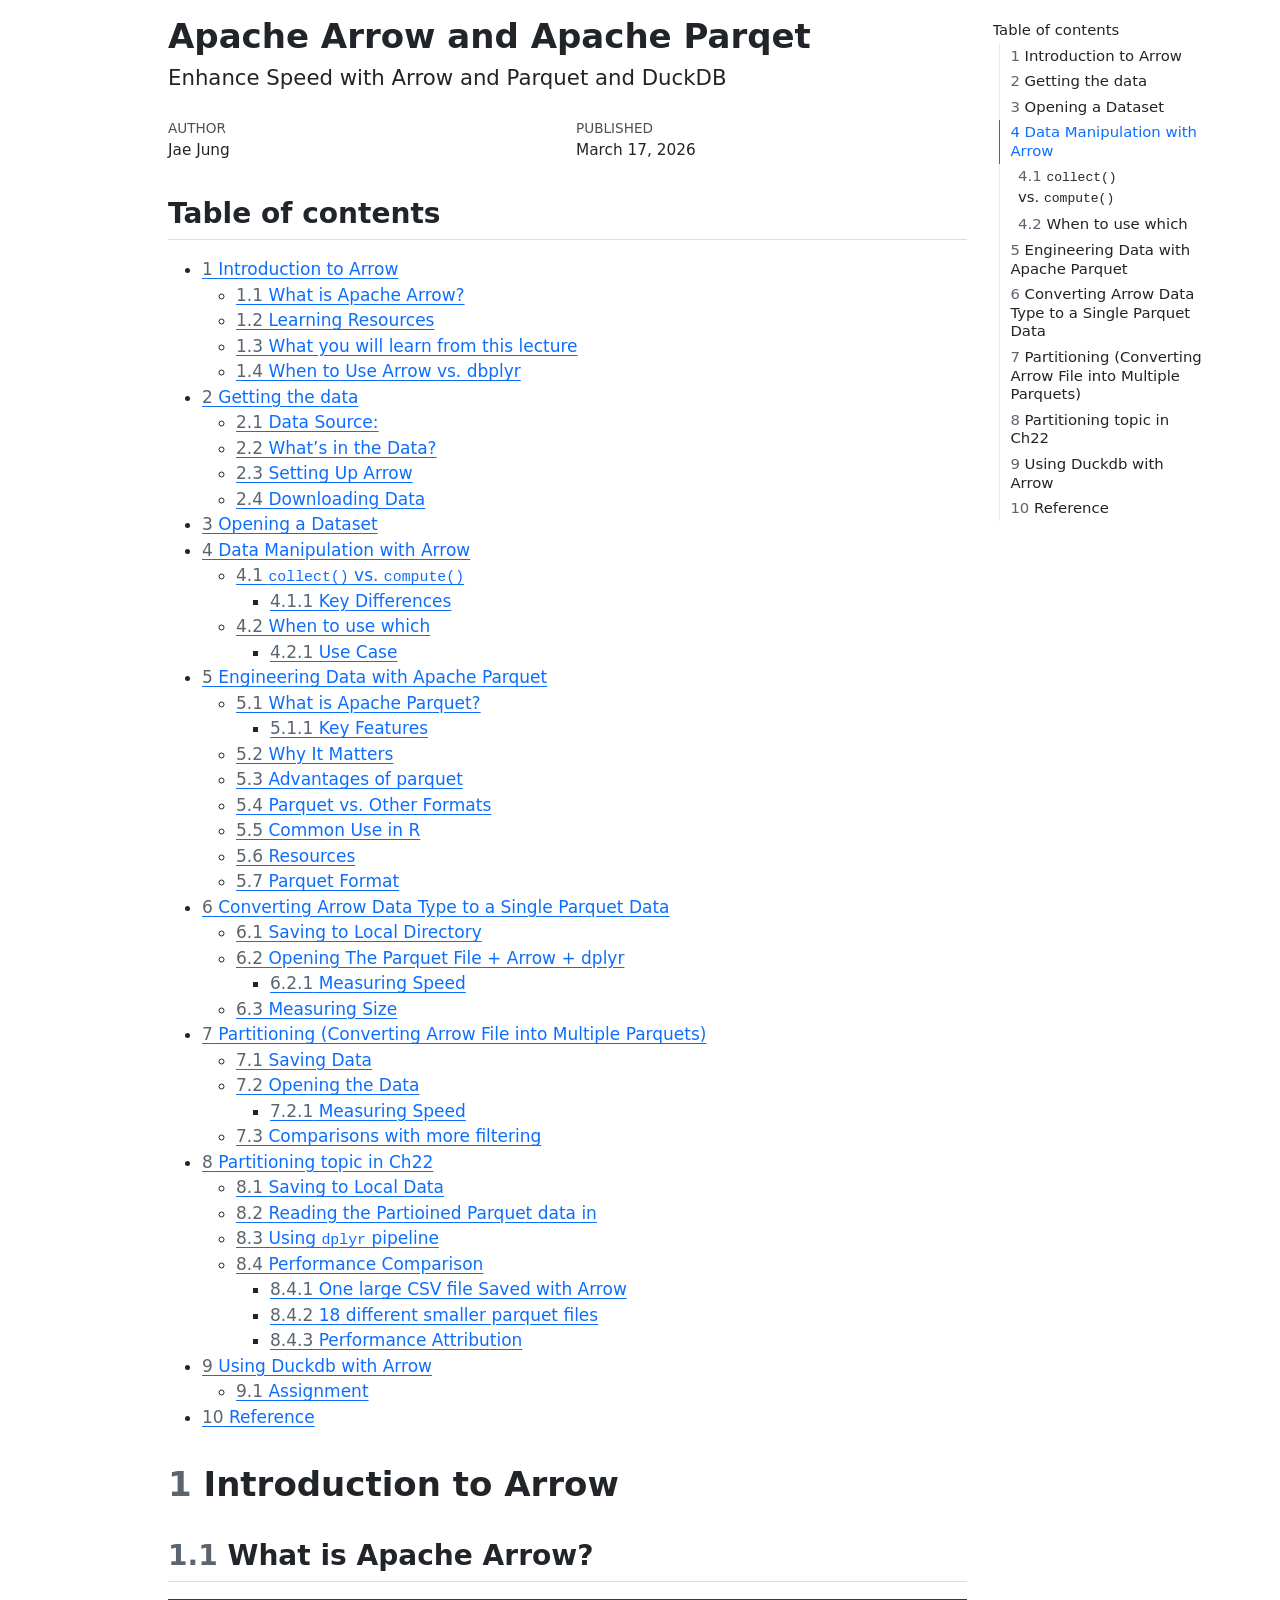
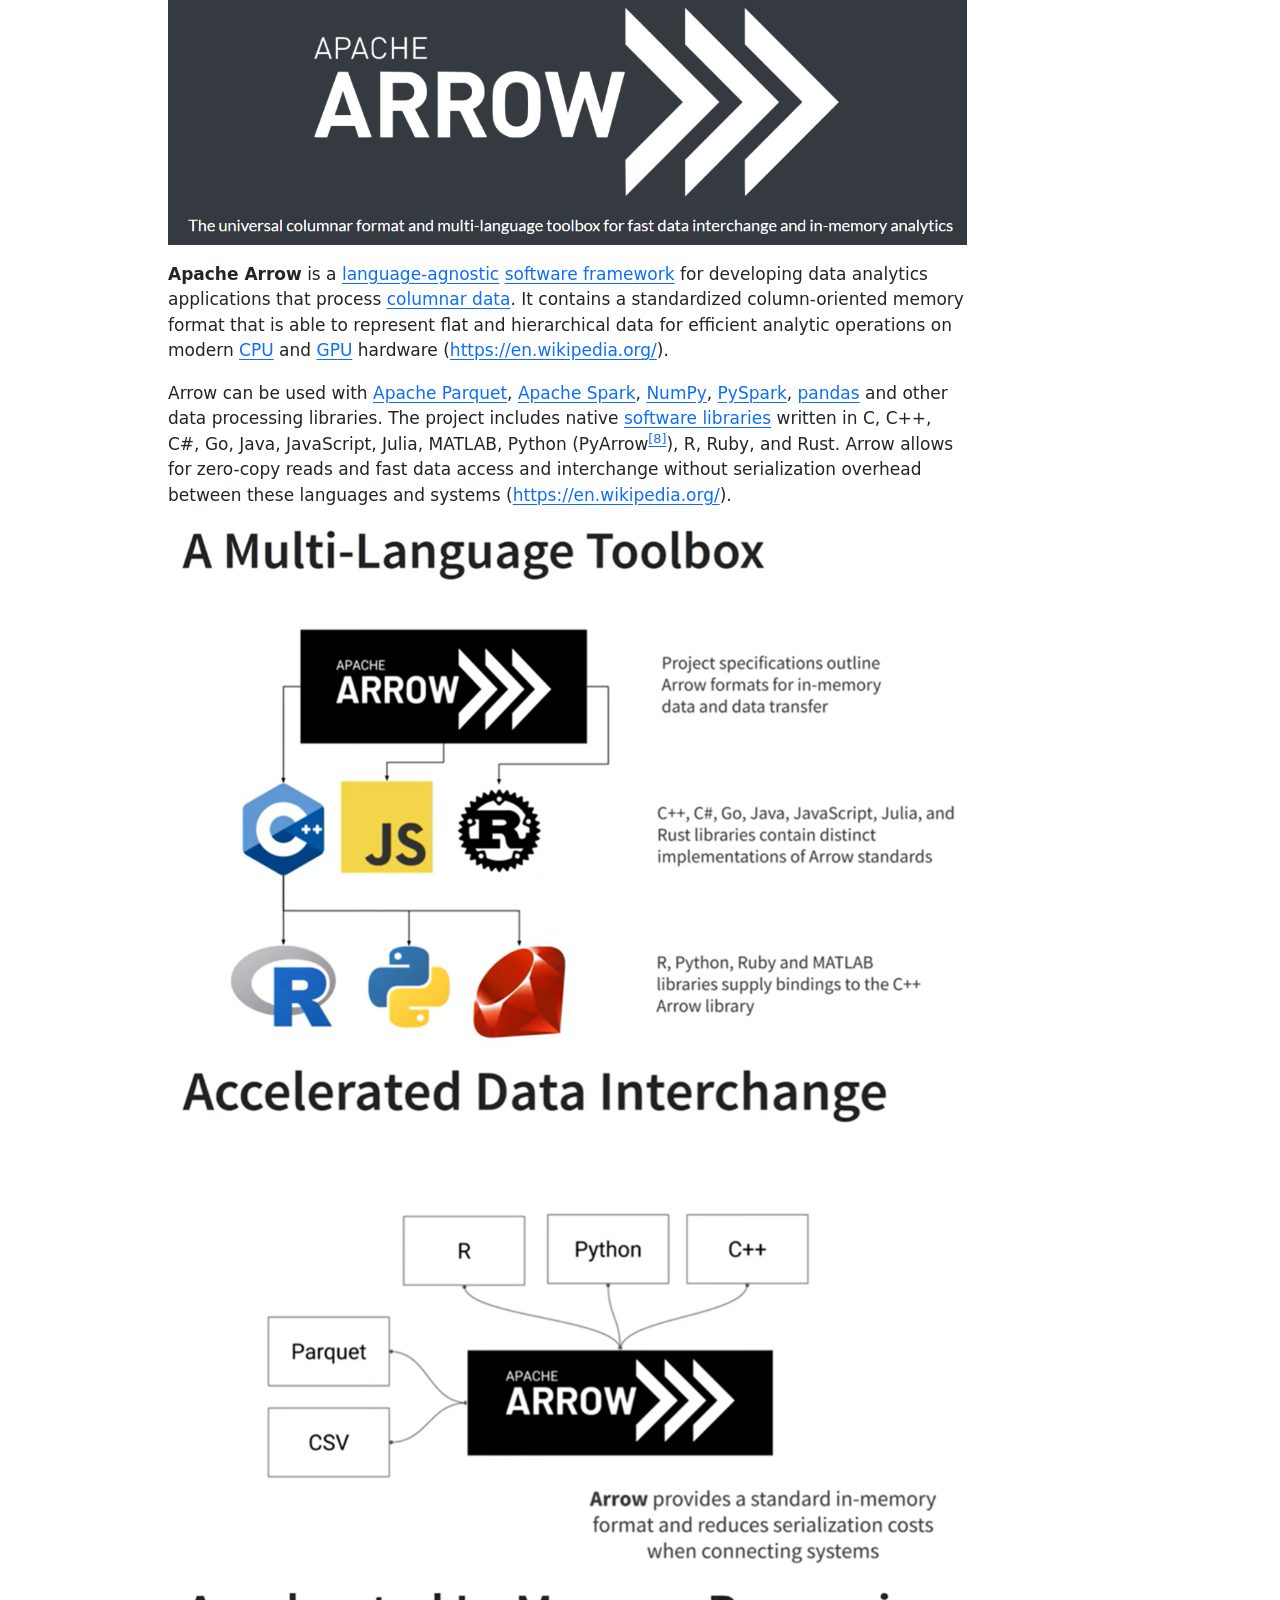
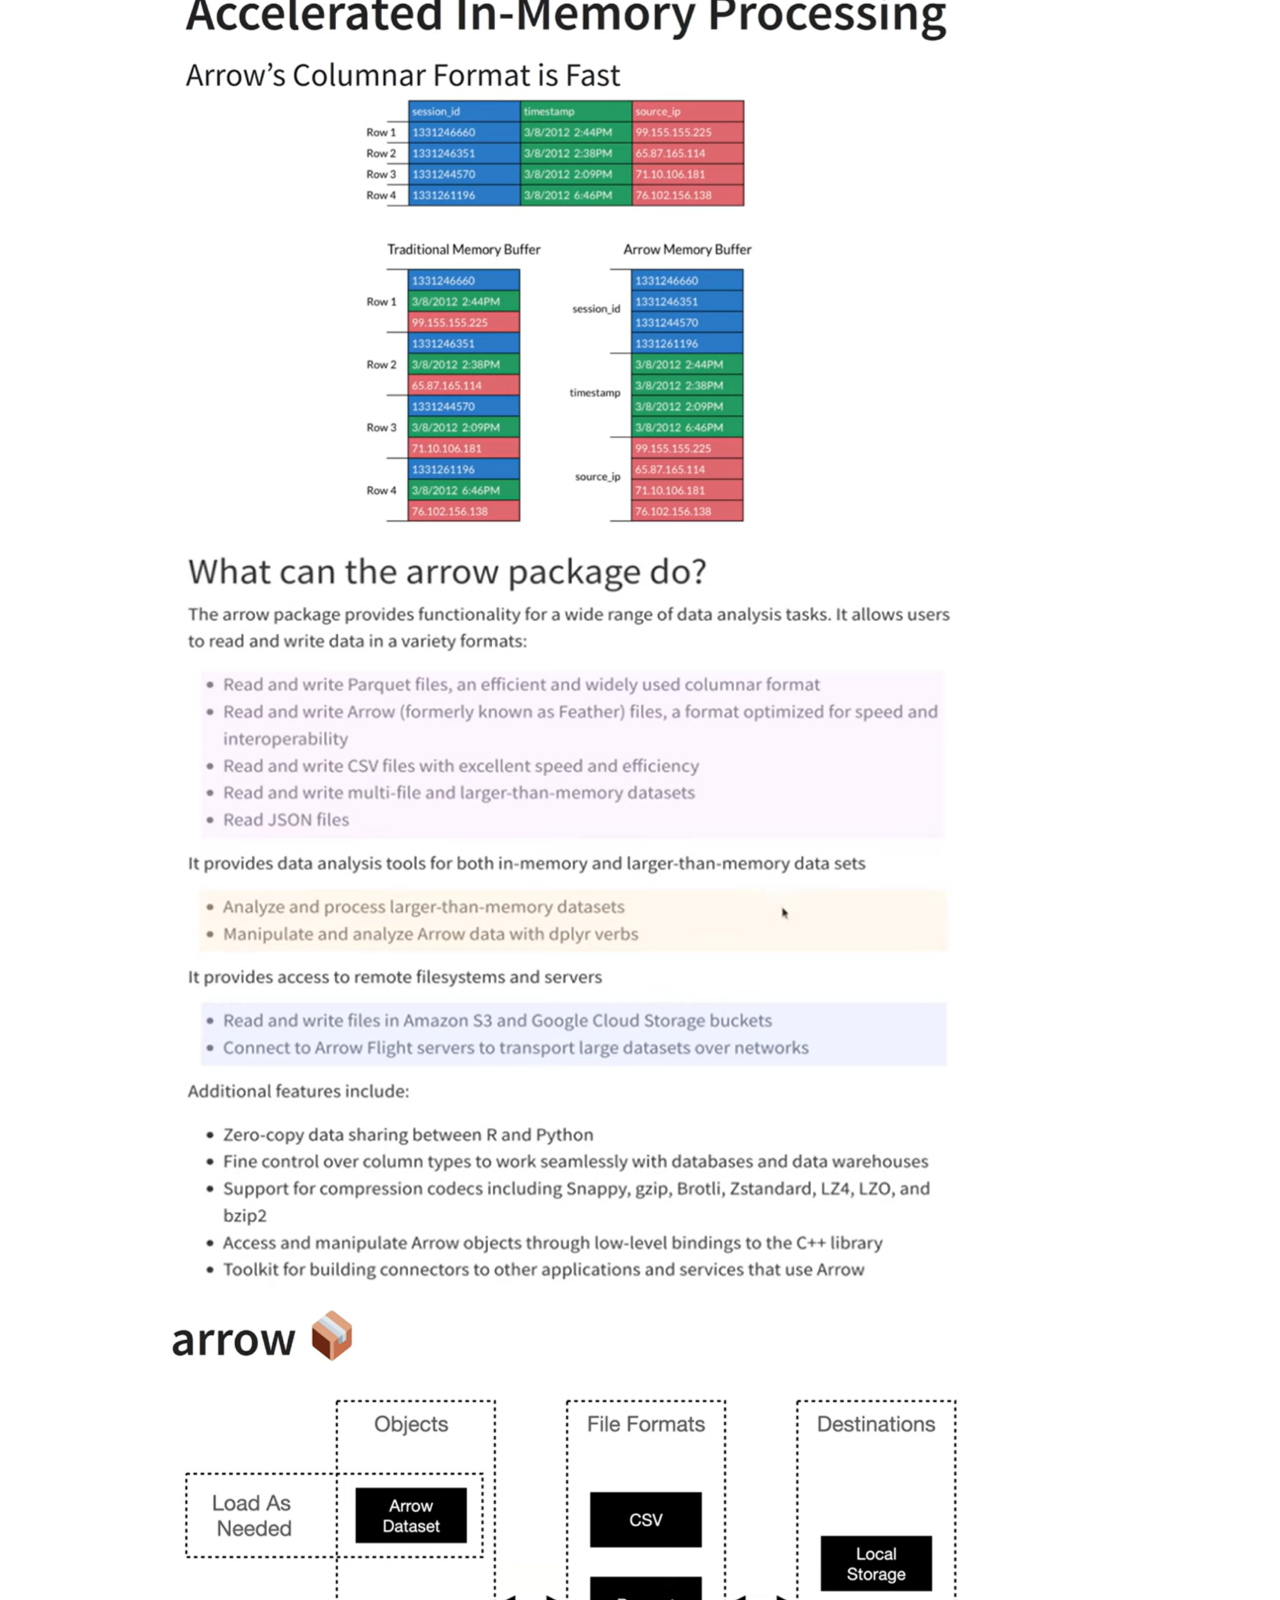
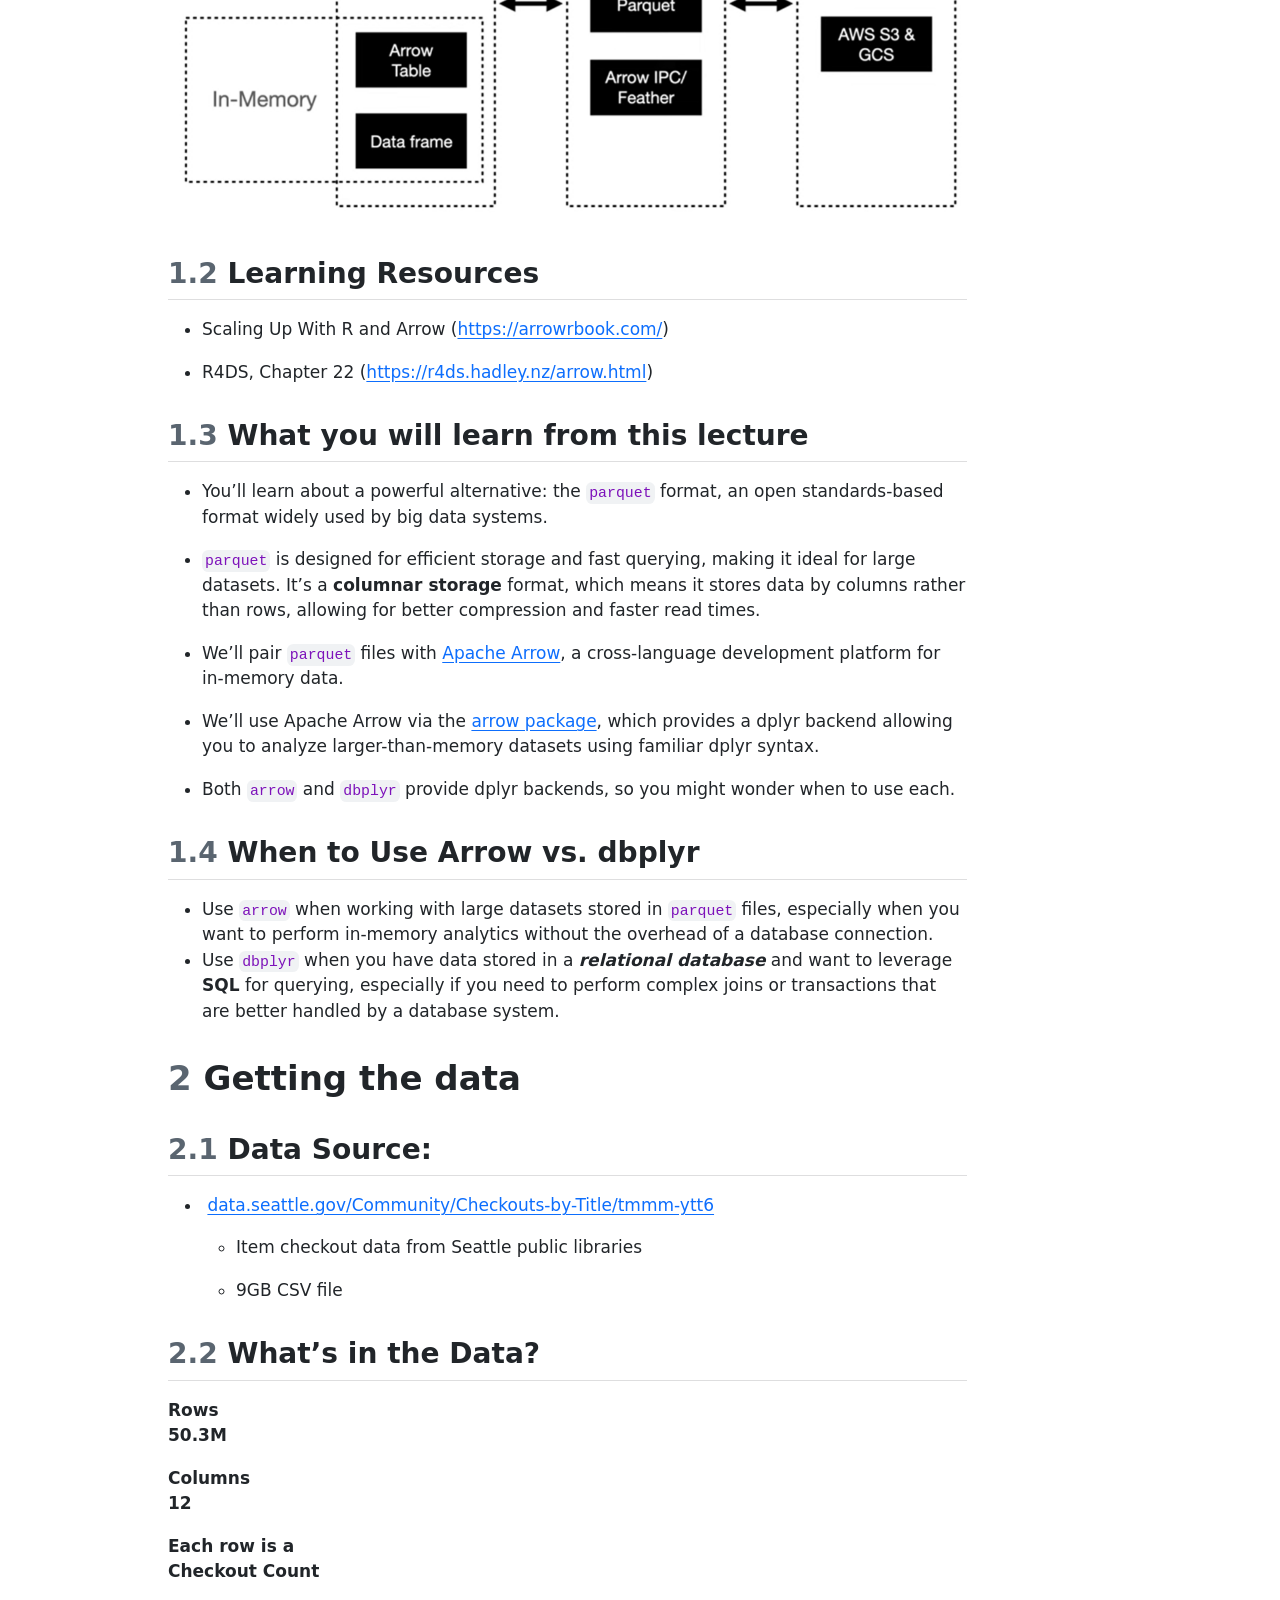
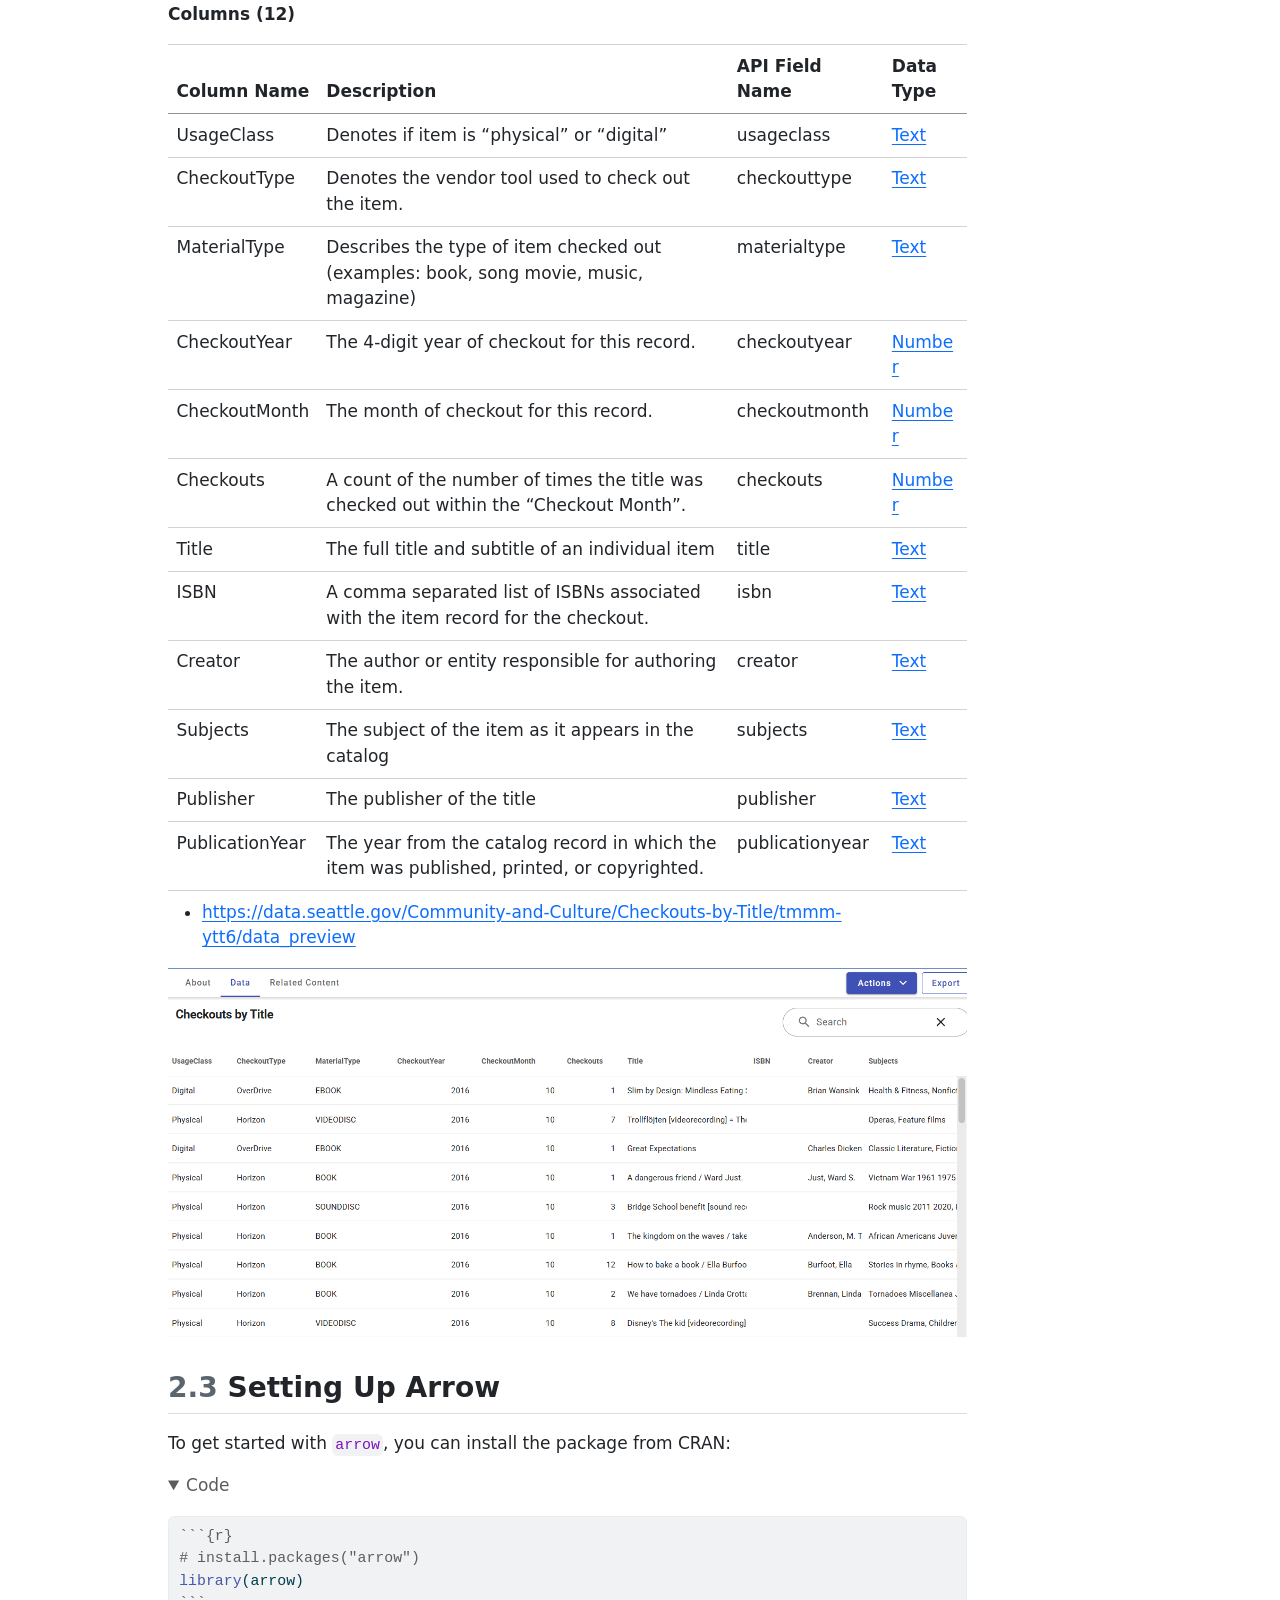
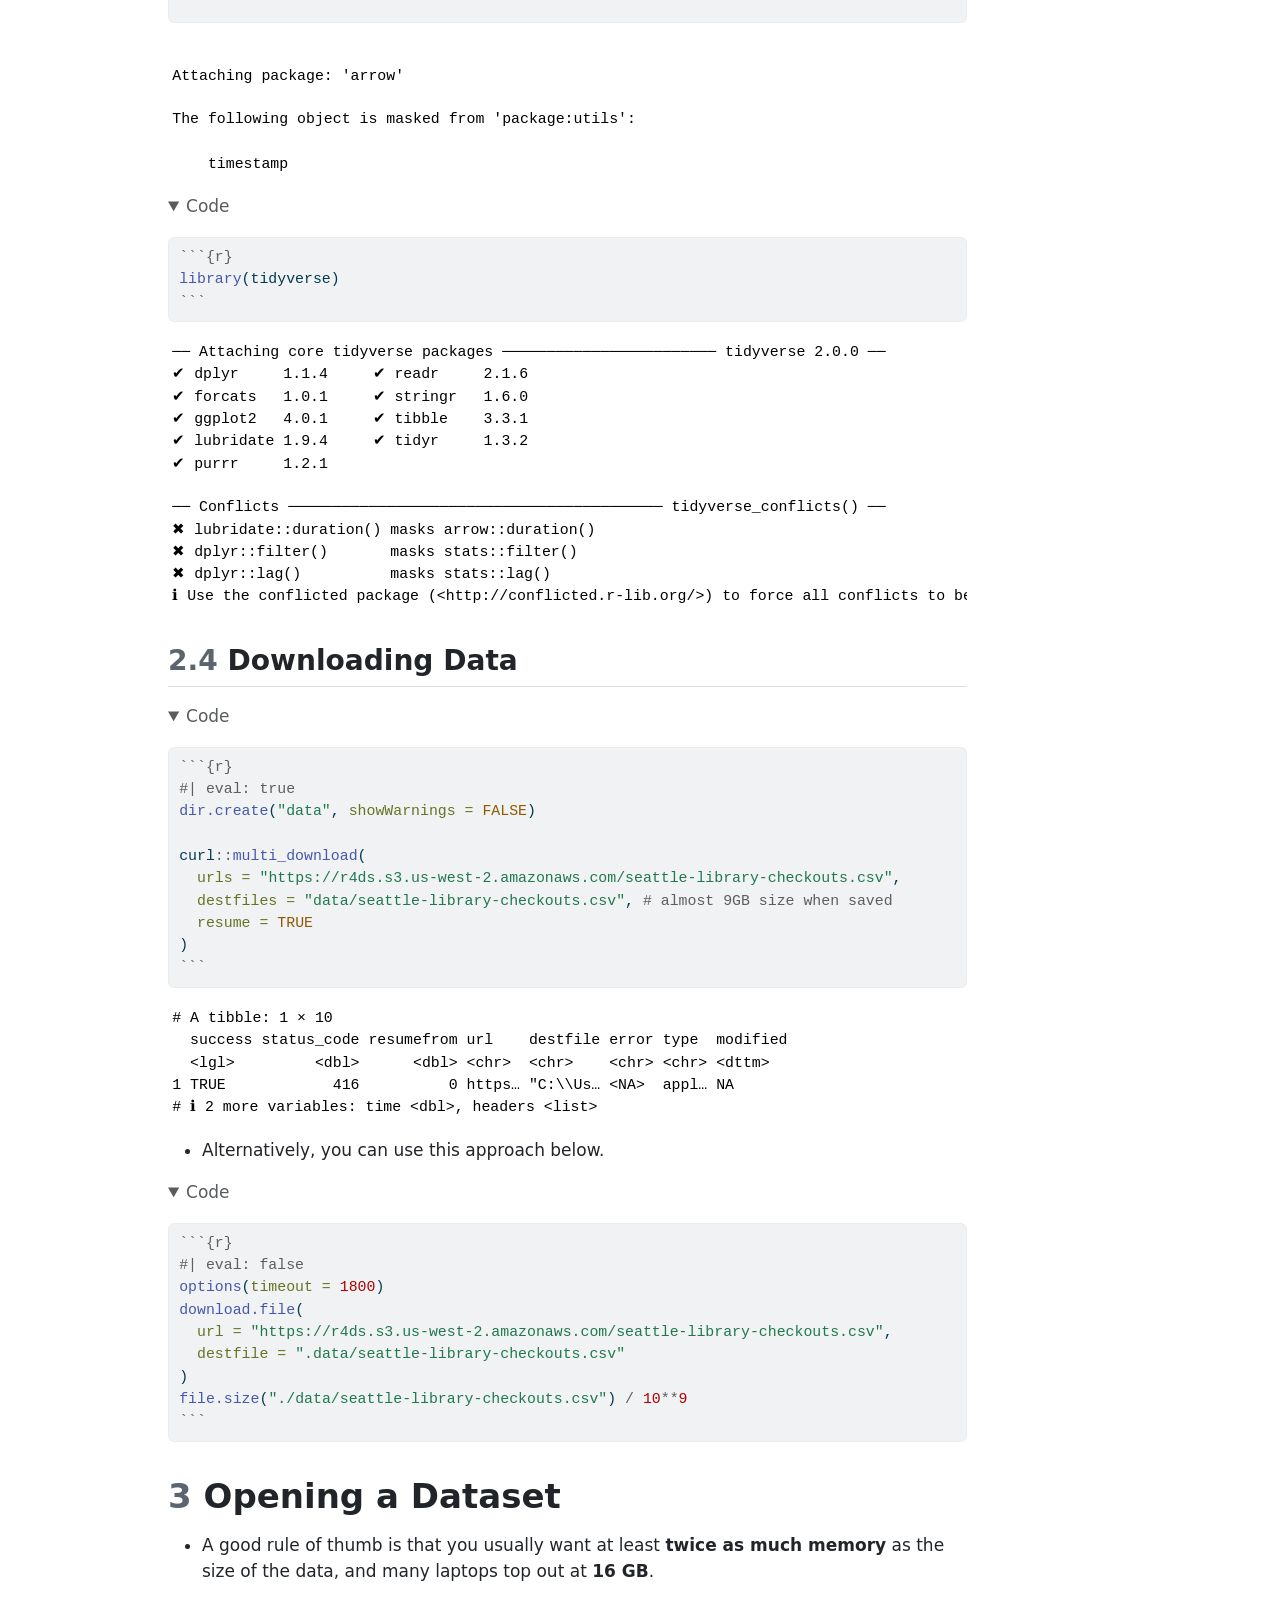
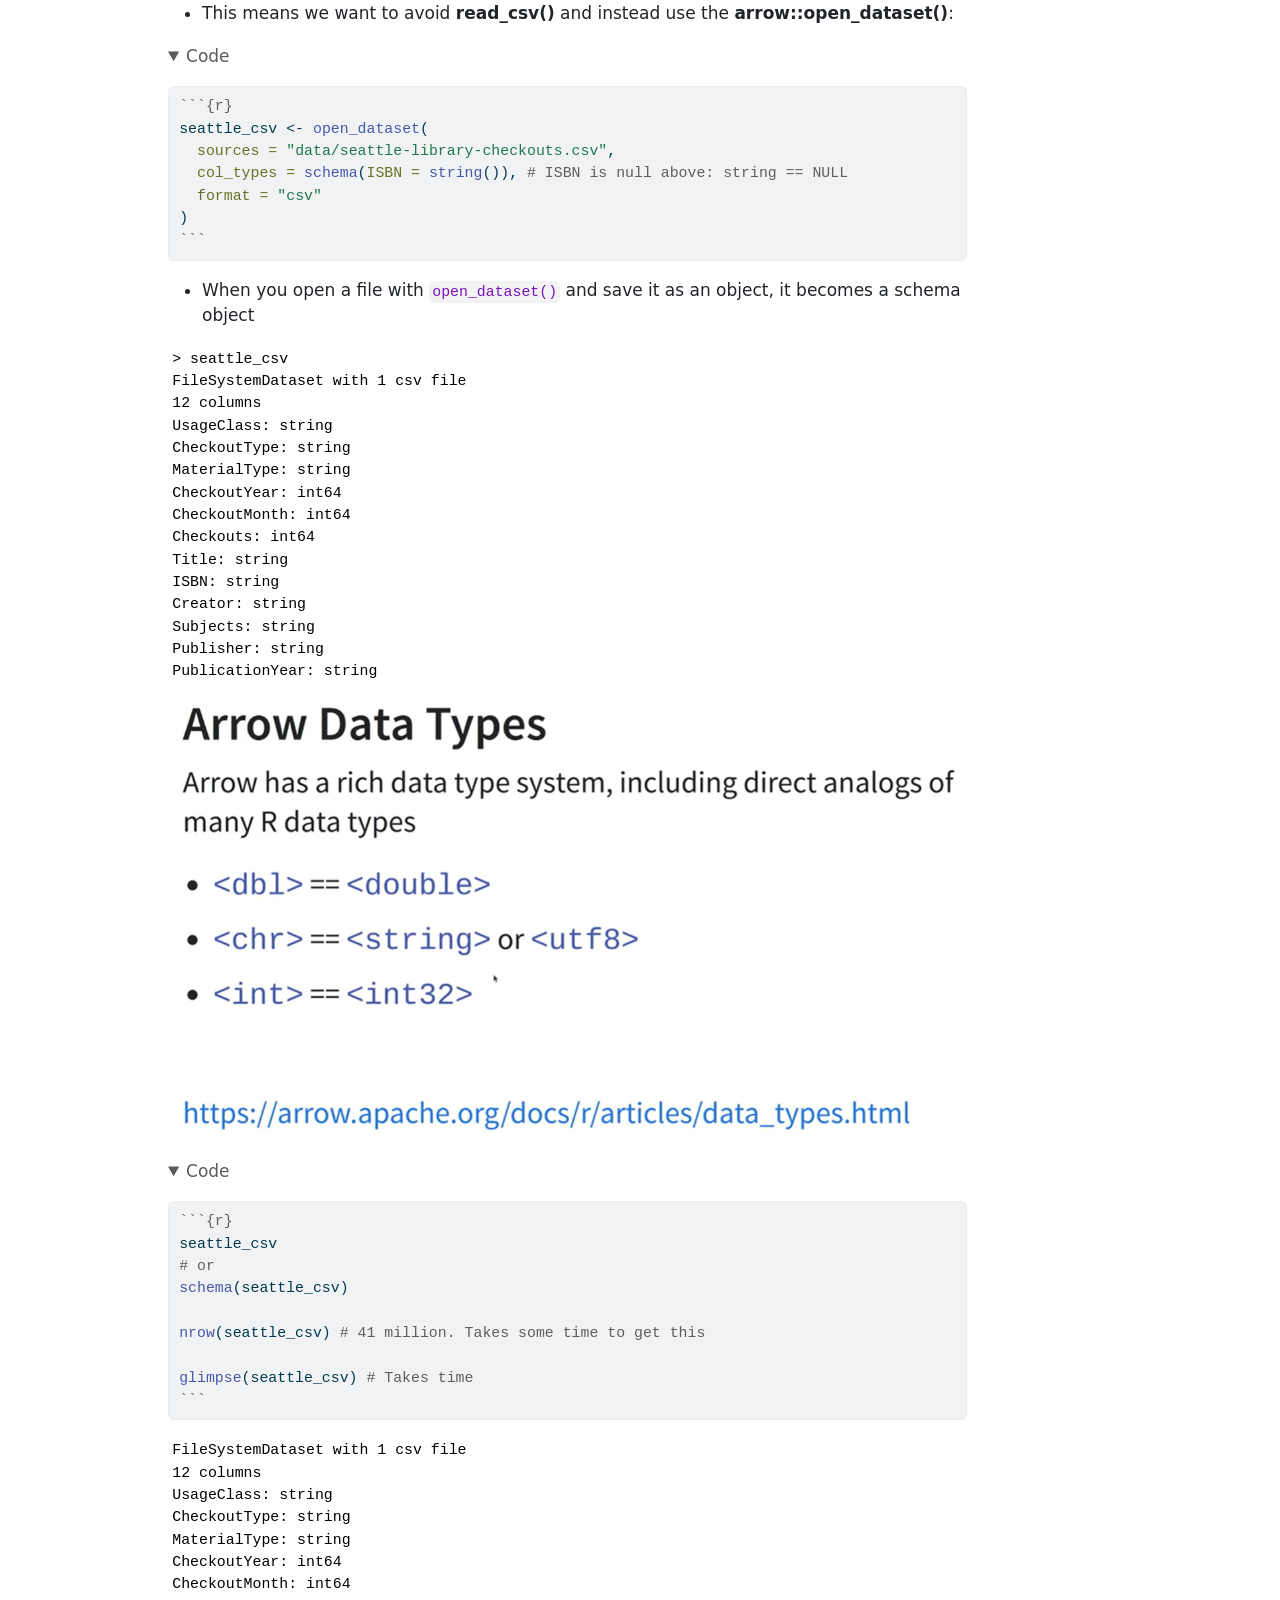
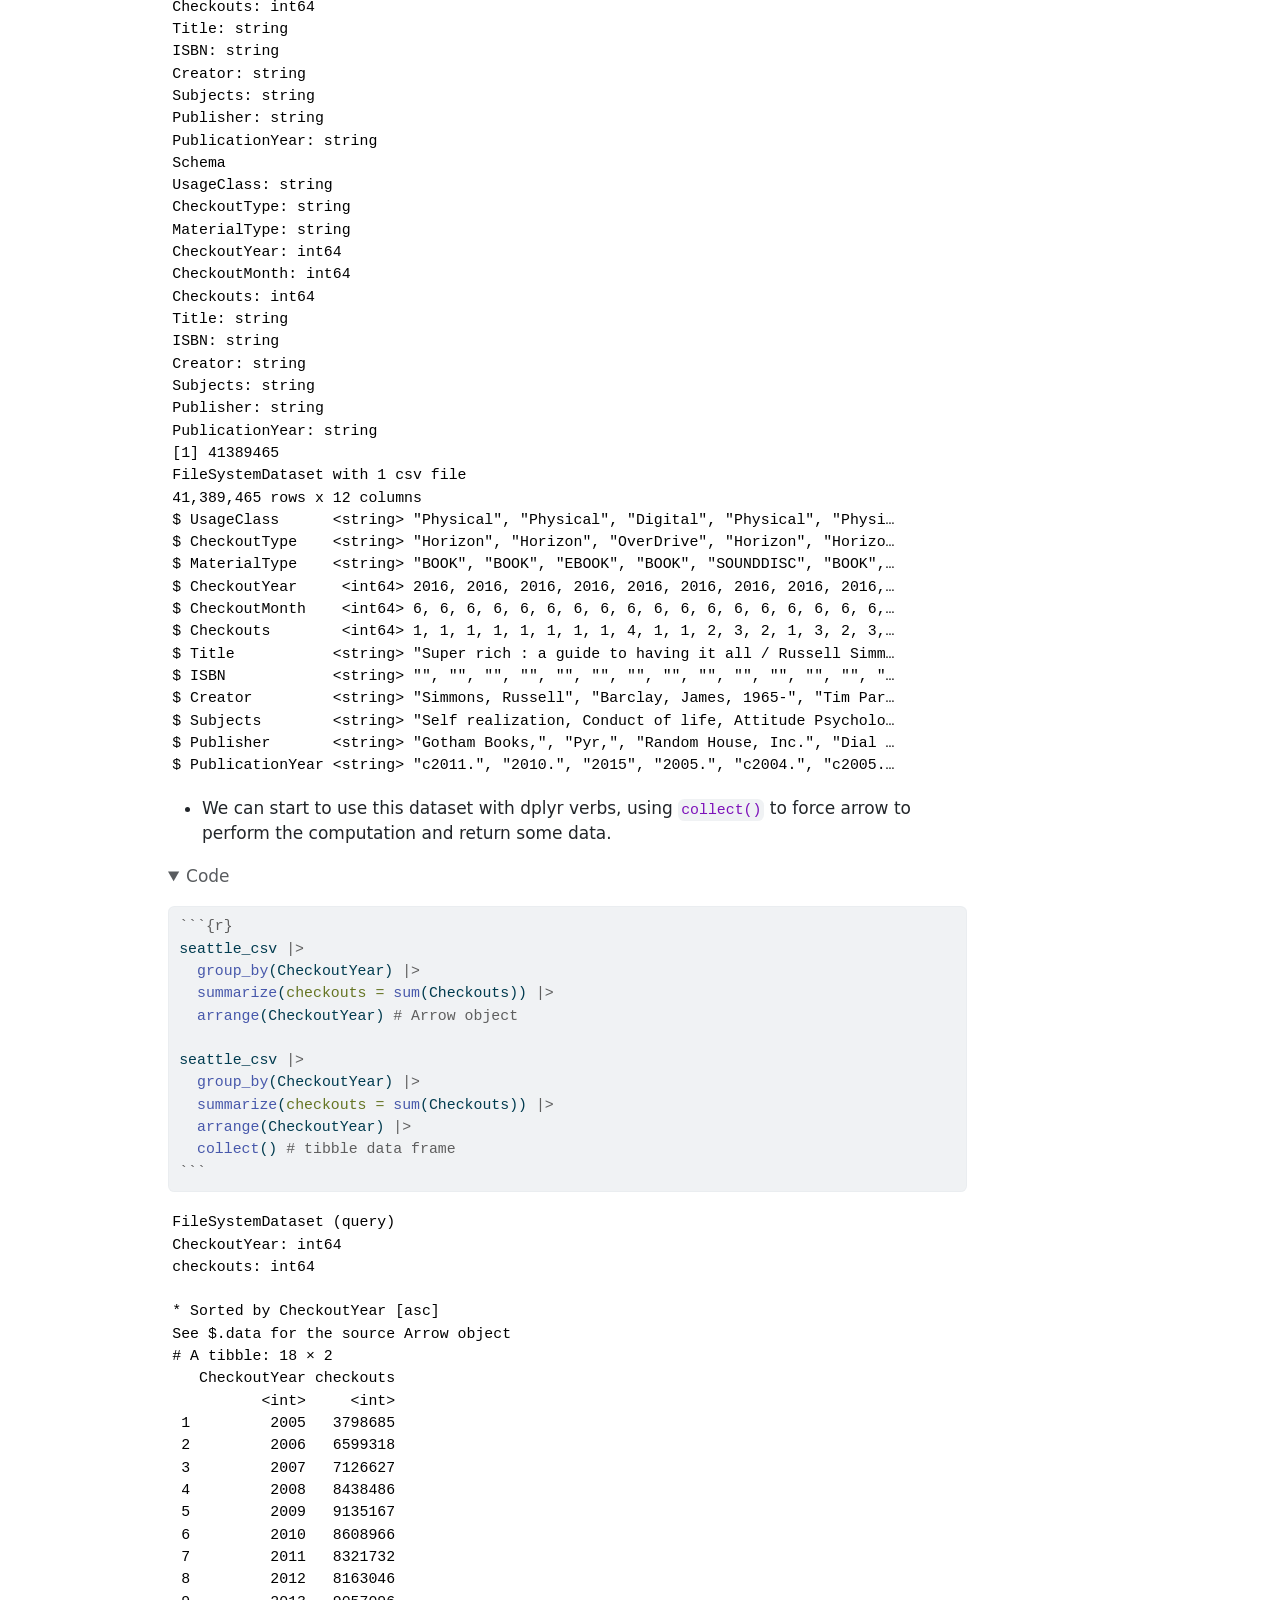
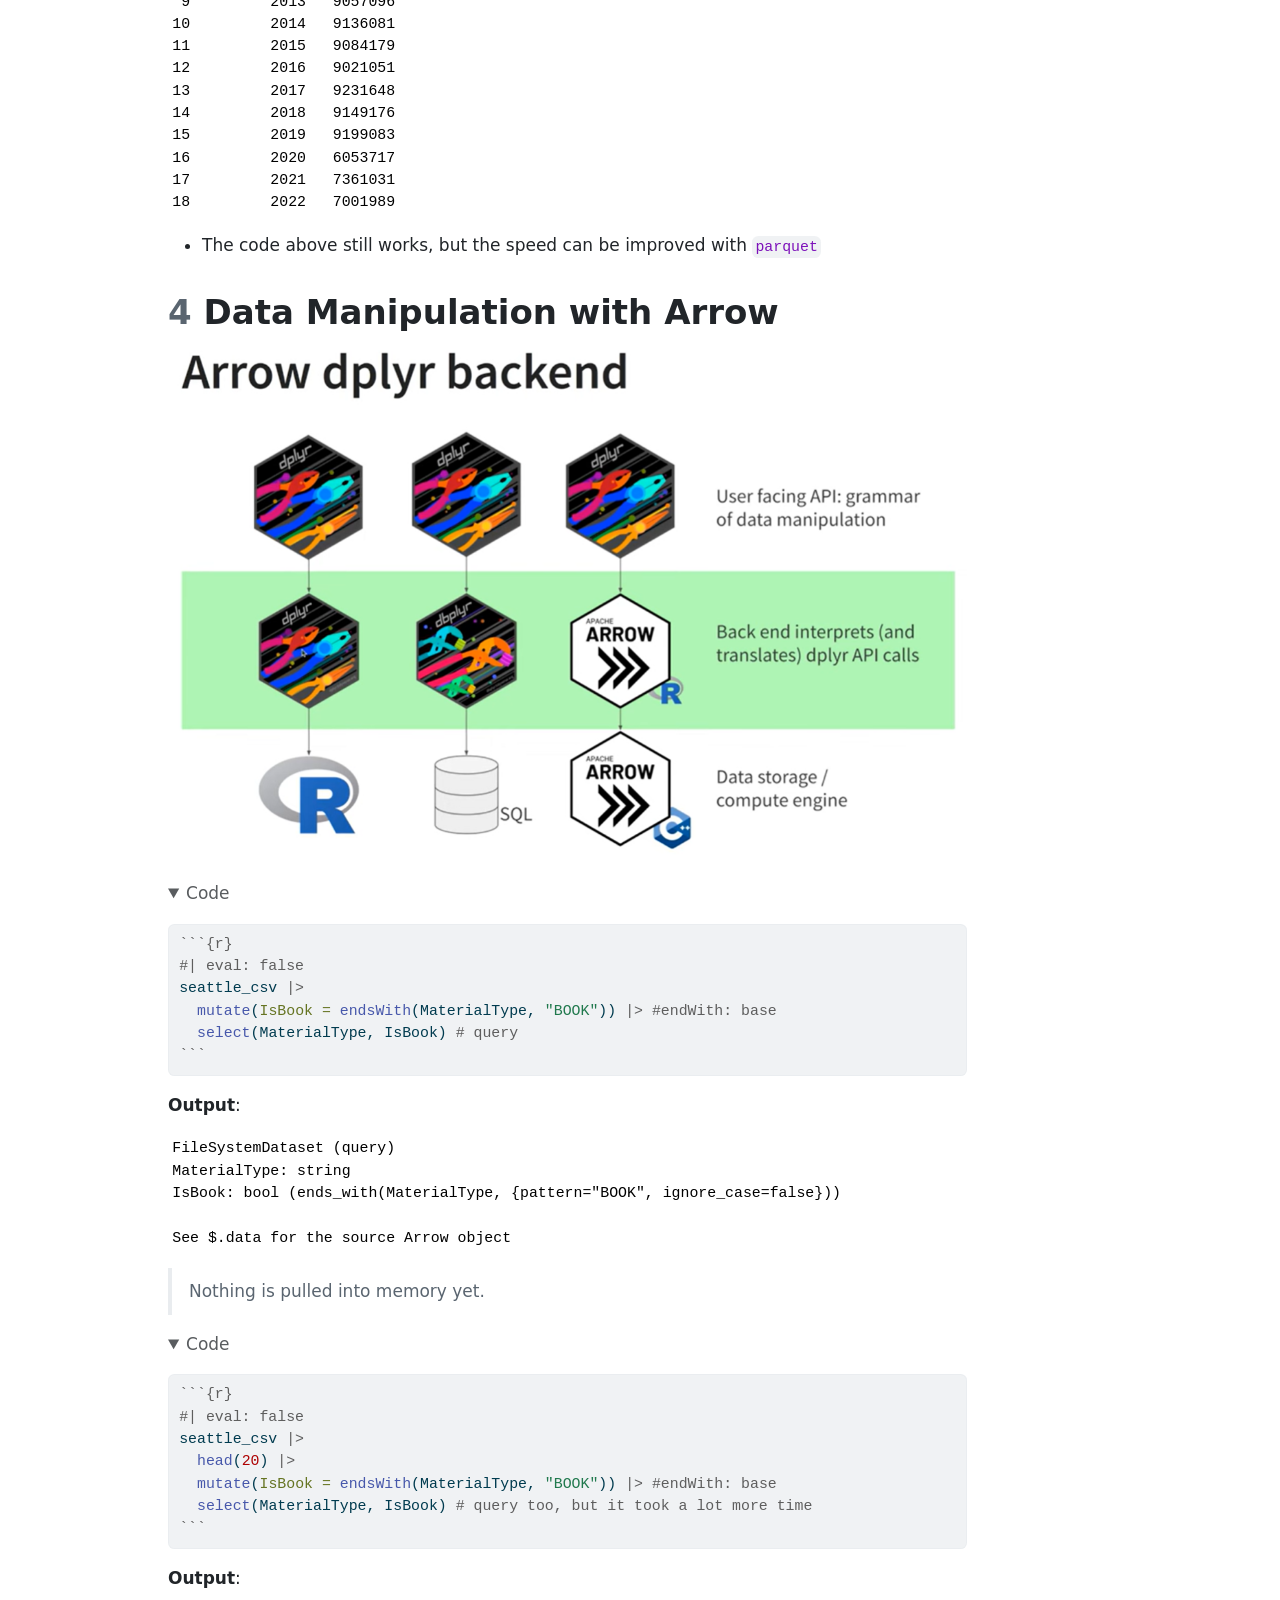
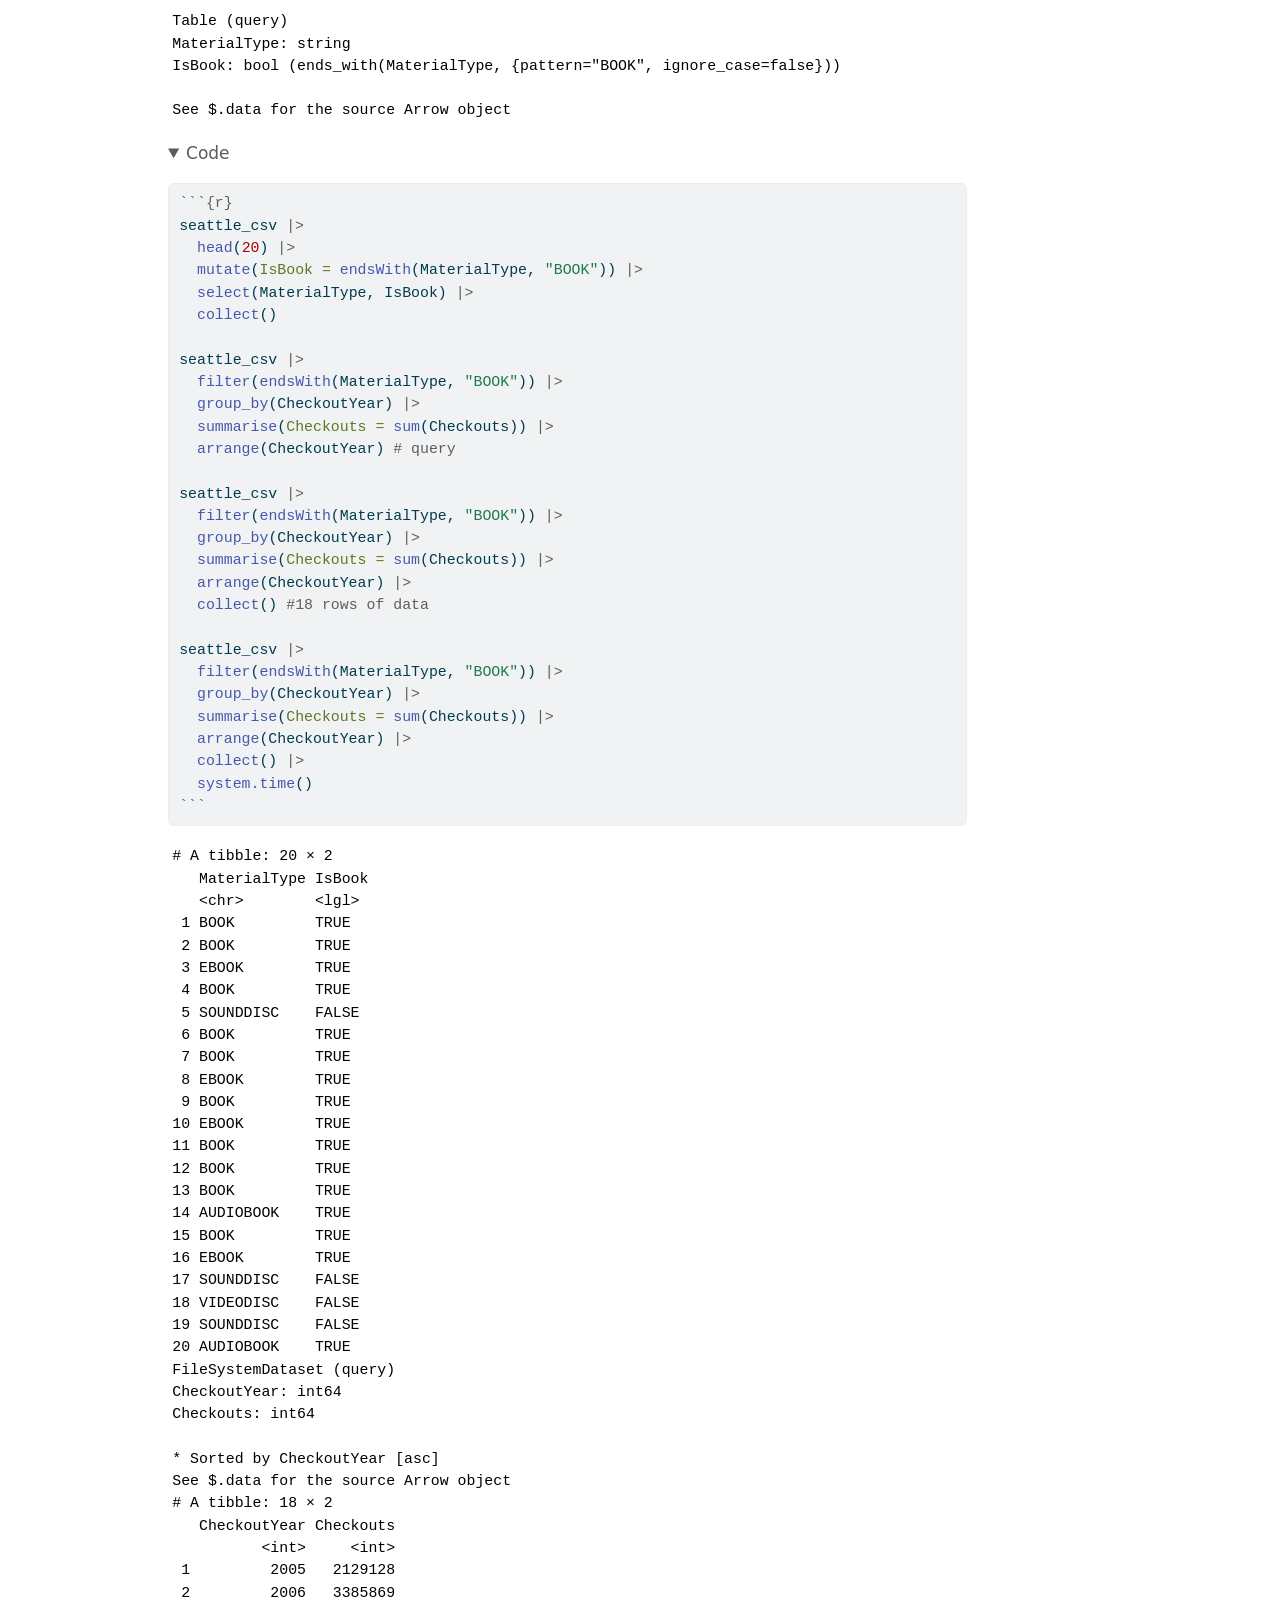
==== commit b085d0da: "Built site for gh-pages" ====
--- a/index.html
+++ b/index.html
@@ -7,7 +7,7 @@
 <meta name="viewport" content="width=device-width, initial-scale=1.0, user-scalable=yes">
 
 <meta name="author" content="Jae Jung">
-<meta name="dcterms.date" content="2026-03-14">
+<meta name="dcterms.date" content="2026-03-17">
 
 <title>Apache Arrow and Apache Parqet</title>
 <style>
@@ -84,80 +84,80 @@
     <h2 id="toc-title">Table of contents</h2>
    
   <ul>
-  <li><a href="#introduction-to-arrow" id="toc-introduction-to-arrow" class="nav-link active" data-scroll-target="#introduction-to-arrow">Introduction to Arrow</a>
+  <li><a href="#introduction-to-arrow" id="toc-introduction-to-arrow" class="nav-link active" data-scroll-target="#introduction-to-arrow"><span class="header-section-number">1</span> Introduction to Arrow</a>
   <ul class="collapse">
-  <li><a href="#what-is-apache-arrow" id="toc-what-is-apache-arrow" class="nav-link" data-scroll-target="#what-is-apache-arrow">What is Apache Arrow?</a></li>
-  <li><a href="#learning-resources" id="toc-learning-resources" class="nav-link" data-scroll-target="#learning-resources">Learning Resources</a></li>
-  <li><a href="#what-you-will-learn-from-this-lecture" id="toc-what-you-will-learn-from-this-lecture" class="nav-link" data-scroll-target="#what-you-will-learn-from-this-lecture">What you will learn from this lecture</a></li>
-  <li><a href="#when-to-use-arrow-vs.-dbplyr" id="toc-when-to-use-arrow-vs.-dbplyr" class="nav-link" data-scroll-target="#when-to-use-arrow-vs.-dbplyr">When to Use Arrow vs.&nbsp;dbplyr</a></li>
-  </ul></li>
-  <li><a href="#getting-the-data" id="toc-getting-the-data" class="nav-link" data-scroll-target="#getting-the-data">Getting the data</a>
+  <li><a href="#what-is-apache-arrow" id="toc-what-is-apache-arrow" class="nav-link" data-scroll-target="#what-is-apache-arrow"><span class="header-section-number">1.1</span> What is Apache Arrow?</a></li>
+  <li><a href="#learning-resources" id="toc-learning-resources" class="nav-link" data-scroll-target="#learning-resources"><span class="header-section-number">1.2</span> Learning Resources</a></li>
+  <li><a href="#what-you-will-learn-from-this-lecture" id="toc-what-you-will-learn-from-this-lecture" class="nav-link" data-scroll-target="#what-you-will-learn-from-this-lecture"><span class="header-section-number">1.3</span> What you will learn from this lecture</a></li>
+  <li><a href="#when-to-use-arrow-vs.-dbplyr" id="toc-when-to-use-arrow-vs.-dbplyr" class="nav-link" data-scroll-target="#when-to-use-arrow-vs.-dbplyr"><span class="header-section-number">1.4</span> When to Use Arrow vs.&nbsp;dbplyr</a></li>
+  </ul></li>
+  <li><a href="#getting-the-data" id="toc-getting-the-data" class="nav-link" data-scroll-target="#getting-the-data"><span class="header-section-number">2</span> Getting the data</a>
   <ul class="collapse">
-  <li><a href="#data-source" id="toc-data-source" class="nav-link" data-scroll-target="#data-source">Data Source:</a></li>
-  <li><a href="#whats-in-the-data" id="toc-whats-in-the-data" class="nav-link" data-scroll-target="#whats-in-the-data">What’s in the Data?</a></li>
-  <li><a href="#setting-up-arrow" id="toc-setting-up-arrow" class="nav-link" data-scroll-target="#setting-up-arrow">Setting Up Arrow</a></li>
-  <li><a href="#downloading-data" id="toc-downloading-data" class="nav-link" data-scroll-target="#downloading-data">Downloading Data</a></li>
-  </ul></li>
-  <li><a href="#opening-a-dataset" id="toc-opening-a-dataset" class="nav-link" data-scroll-target="#opening-a-dataset">Opening a Dataset</a></li>
-  <li><a href="#data-manipulation-with-arrow" id="toc-data-manipulation-with-arrow" class="nav-link" data-scroll-target="#data-manipulation-with-arrow">Data Manipulation with Arrow</a>
+  <li><a href="#data-source" id="toc-data-source" class="nav-link" data-scroll-target="#data-source"><span class="header-section-number">2.1</span> Data Source:</a></li>
+  <li><a href="#whats-in-the-data" id="toc-whats-in-the-data" class="nav-link" data-scroll-target="#whats-in-the-data"><span class="header-section-number">2.2</span> What’s in the Data?</a></li>
+  <li><a href="#setting-up-arrow" id="toc-setting-up-arrow" class="nav-link" data-scroll-target="#setting-up-arrow"><span class="header-section-number">2.3</span> Setting Up Arrow</a></li>
+  <li><a href="#downloading-data" id="toc-downloading-data" class="nav-link" data-scroll-target="#downloading-data"><span class="header-section-number">2.4</span> Downloading Data</a></li>
+  </ul></li>
+  <li><a href="#opening-a-dataset" id="toc-opening-a-dataset" class="nav-link" data-scroll-target="#opening-a-dataset"><span class="header-section-number">3</span> Opening a Dataset</a></li>
+  <li><a href="#data-manipulation-with-arrow" id="toc-data-manipulation-with-arrow" class="nav-link" data-scroll-target="#data-manipulation-with-arrow"><span class="header-section-number">4</span> Data Manipulation with Arrow</a>
   <ul class="collapse">
-  <li><a href="#collect-vs.-compute" id="toc-collect-vs.-compute" class="nav-link" data-scroll-target="#collect-vs.-compute"><code>collect()</code> vs.&nbsp;<code>compute()</code></a>
+  <li><a href="#collect-vs.-compute" id="toc-collect-vs.-compute" class="nav-link" data-scroll-target="#collect-vs.-compute"><span class="header-section-number">4.1</span> <code>collect()</code> vs.&nbsp;<code>compute()</code></a>
   <ul class="collapse">
-  <li><a href="#key-differences" id="toc-key-differences" class="nav-link" data-scroll-target="#key-differences">Key Differences</a></li>
-  </ul></li>
-  <li><a href="#when-to-use-which" id="toc-when-to-use-which" class="nav-link" data-scroll-target="#when-to-use-which">When to use which</a>
+  <li><a href="#key-differences" id="toc-key-differences" class="nav-link" data-scroll-target="#key-differences"><span class="header-section-number">4.1.1</span> Key Differences</a></li>
+  </ul></li>
+  <li><a href="#when-to-use-which" id="toc-when-to-use-which" class="nav-link" data-scroll-target="#when-to-use-which"><span class="header-section-number">4.2</span> When to use which</a>
   <ul class="collapse">
-  <li><a href="#use-case" id="toc-use-case" class="nav-link" data-scroll-target="#use-case">Use Case</a></li>
-  </ul></li>
-  </ul></li>
-  <li><a href="#engineering-data-with-apache-parquet" id="toc-engineering-data-with-apache-parquet" class="nav-link" data-scroll-target="#engineering-data-with-apache-parquet">Engineering Data with Apache Parquet</a>
+  <li><a href="#use-case" id="toc-use-case" class="nav-link" data-scroll-target="#use-case"><span class="header-section-number">4.2.1</span> Use Case</a></li>
+  </ul></li>
+  </ul></li>
+  <li><a href="#engineering-data-with-apache-parquet" id="toc-engineering-data-with-apache-parquet" class="nav-link" data-scroll-target="#engineering-data-with-apache-parquet"><span class="header-section-number">5</span> Engineering Data with Apache Parquet</a>
   <ul class="collapse">
-  <li><a href="#what-is-apache-parquet" id="toc-what-is-apache-parquet" class="nav-link" data-scroll-target="#what-is-apache-parquet">What is Apache Parquet?</a>
+  <li><a href="#what-is-apache-parquet" id="toc-what-is-apache-parquet" class="nav-link" data-scroll-target="#what-is-apache-parquet"><span class="header-section-number">5.1</span> What is Apache Parquet?</a>
   <ul class="collapse">
-  <li><a href="#key-features" id="toc-key-features" class="nav-link" data-scroll-target="#key-features">Key Features</a></li>
-  </ul></li>
-  <li><a href="#why-it-matters" id="toc-why-it-matters" class="nav-link" data-scroll-target="#why-it-matters">Why It Matters</a></li>
-  <li><a href="#advantages-of-parquet" id="toc-advantages-of-parquet" class="nav-link" data-scroll-target="#advantages-of-parquet">Advantages of parquet</a></li>
-  <li><a href="#parquet-vs.-other-formats" id="toc-parquet-vs.-other-formats" class="nav-link" data-scroll-target="#parquet-vs.-other-formats">Parquet vs.&nbsp;Other Formats</a></li>
-  <li><a href="#common-use-in-r" id="toc-common-use-in-r" class="nav-link" data-scroll-target="#common-use-in-r">Common Use in R</a></li>
-  <li><a href="#resources" id="toc-resources" class="nav-link" data-scroll-target="#resources">Resources</a></li>
-  <li><a href="#parquet-format" id="toc-parquet-format" class="nav-link" data-scroll-target="#parquet-format">Parquet Format</a></li>
-  </ul></li>
-  <li><a href="#converting-arrow-data-type-to-a-single-parquet-data" id="toc-converting-arrow-data-type-to-a-single-parquet-data" class="nav-link" data-scroll-target="#converting-arrow-data-type-to-a-single-parquet-data">Converting Arrow Data Type to a Single Parquet Data</a>
+  <li><a href="#key-features" id="toc-key-features" class="nav-link" data-scroll-target="#key-features"><span class="header-section-number">5.1.1</span> Key Features</a></li>
+  </ul></li>
+  <li><a href="#why-it-matters" id="toc-why-it-matters" class="nav-link" data-scroll-target="#why-it-matters"><span class="header-section-number">5.2</span> Why It Matters</a></li>
+  <li><a href="#advantages-of-parquet" id="toc-advantages-of-parquet" class="nav-link" data-scroll-target="#advantages-of-parquet"><span class="header-section-number">5.3</span> Advantages of parquet</a></li>
+  <li><a href="#parquet-vs.-other-formats" id="toc-parquet-vs.-other-formats" class="nav-link" data-scroll-target="#parquet-vs.-other-formats"><span class="header-section-number">5.4</span> Parquet vs.&nbsp;Other Formats</a></li>
+  <li><a href="#common-use-in-r" id="toc-common-use-in-r" class="nav-link" data-scroll-target="#common-use-in-r"><span class="header-section-number">5.5</span> Common Use in R</a></li>
+  <li><a href="#resources" id="toc-resources" class="nav-link" data-scroll-target="#resources"><span class="header-section-number">5.6</span> Resources</a></li>
+  <li><a href="#parquet-format" id="toc-parquet-format" class="nav-link" data-scroll-target="#parquet-format"><span class="header-section-number">5.7</span> Parquet Format</a></li>
+  </ul></li>
+  <li><a href="#converting-arrow-data-type-to-a-single-parquet-data" id="toc-converting-arrow-data-type-to-a-single-parquet-data" class="nav-link" data-scroll-target="#converting-arrow-data-type-to-a-single-parquet-data"><span class="header-section-number">6</span> Converting Arrow Data Type to a Single Parquet Data</a>
   <ul class="collapse">
-  <li><a href="#saving-to-local-directory" id="toc-saving-to-local-directory" class="nav-link" data-scroll-target="#saving-to-local-directory">Saving to Local Directory</a></li>
-  <li><a href="#opening-the-parquet-file-arrow-dplyr" id="toc-opening-the-parquet-file-arrow-dplyr" class="nav-link" data-scroll-target="#opening-the-parquet-file-arrow-dplyr">Opening The Parquet File + Arrow + dplyr</a>
+  <li><a href="#saving-to-local-directory" id="toc-saving-to-local-directory" class="nav-link" data-scroll-target="#saving-to-local-directory"><span class="header-section-number">6.1</span> Saving to Local Directory</a></li>
+  <li><a href="#opening-the-parquet-file-arrow-dplyr" id="toc-opening-the-parquet-file-arrow-dplyr" class="nav-link" data-scroll-target="#opening-the-parquet-file-arrow-dplyr"><span class="header-section-number">6.2</span> Opening The Parquet File + Arrow + dplyr</a>
   <ul class="collapse">
-  <li><a href="#measuring-speed" id="toc-measuring-speed" class="nav-link" data-scroll-target="#measuring-speed">Measuring Speed</a></li>
-  </ul></li>
-  <li><a href="#measuring-size" id="toc-measuring-size" class="nav-link" data-scroll-target="#measuring-size">Measuring Size</a></li>
-  </ul></li>
-  <li><a href="#partitioning-converting-arrow-file-into-multiple-parquets" id="toc-partitioning-converting-arrow-file-into-multiple-parquets" class="nav-link" data-scroll-target="#partitioning-converting-arrow-file-into-multiple-parquets">Partitioning (Converting Arrow File into Multiple Parquets)</a>
+  <li><a href="#measuring-speed" id="toc-measuring-speed" class="nav-link" data-scroll-target="#measuring-speed"><span class="header-section-number">6.2.1</span> Measuring Speed</a></li>
+  </ul></li>
+  <li><a href="#measuring-size" id="toc-measuring-size" class="nav-link" data-scroll-target="#measuring-size"><span class="header-section-number">6.3</span> Measuring Size</a></li>
+  </ul></li>
+  <li><a href="#partitioning-converting-arrow-file-into-multiple-parquets" id="toc-partitioning-converting-arrow-file-into-multiple-parquets" class="nav-link" data-scroll-target="#partitioning-converting-arrow-file-into-multiple-parquets"><span class="header-section-number">7</span> Partitioning (Converting Arrow File into Multiple Parquets)</a>
   <ul class="collapse">
-  <li><a href="#saving-data" id="toc-saving-data" class="nav-link" data-scroll-target="#saving-data">Saving Data</a></li>
-  <li><a href="#opening-the-data" id="toc-opening-the-data" class="nav-link" data-scroll-target="#opening-the-data">Opening the Data</a>
+  <li><a href="#saving-data" id="toc-saving-data" class="nav-link" data-scroll-target="#saving-data"><span class="header-section-number">7.1</span> Saving Data</a></li>
+  <li><a href="#opening-the-data" id="toc-opening-the-data" class="nav-link" data-scroll-target="#opening-the-data"><span class="header-section-number">7.2</span> Opening the Data</a>
   <ul class="collapse">
-  <li><a href="#measuring-speed-1" id="toc-measuring-speed-1" class="nav-link" data-scroll-target="#measuring-speed-1">Measuring Speed</a></li>
-  </ul></li>
-  <li><a href="#comparisons-with-more-filtering" id="toc-comparisons-with-more-filtering" class="nav-link" data-scroll-target="#comparisons-with-more-filtering">Comparisons with more filtering</a></li>
-  </ul></li>
-  <li><a href="#partitioning-topic-in-ch22" id="toc-partitioning-topic-in-ch22" class="nav-link" data-scroll-target="#partitioning-topic-in-ch22">Partitioning topic in Ch22</a>
+  <li><a href="#measuring-speed-1" id="toc-measuring-speed-1" class="nav-link" data-scroll-target="#measuring-speed-1"><span class="header-section-number">7.2.1</span> Measuring Speed</a></li>
+  </ul></li>
+  <li><a href="#comparisons-with-more-filtering" id="toc-comparisons-with-more-filtering" class="nav-link" data-scroll-target="#comparisons-with-more-filtering"><span class="header-section-number">7.3</span> Comparisons with more filtering</a></li>
+  </ul></li>
+  <li><a href="#partitioning-topic-in-ch22" id="toc-partitioning-topic-in-ch22" class="nav-link" data-scroll-target="#partitioning-topic-in-ch22"><span class="header-section-number">8</span> Partitioning topic in Ch22</a>
   <ul class="collapse">
-  <li><a href="#saving-to-local-data" id="toc-saving-to-local-data" class="nav-link" data-scroll-target="#saving-to-local-data">Saving to Local Data</a></li>
-  <li><a href="#reading-the-partioined-parquet-data-in" id="toc-reading-the-partioined-parquet-data-in" class="nav-link" data-scroll-target="#reading-the-partioined-parquet-data-in">Reading the Partioined Parquet data in</a></li>
-  <li><a href="#using-dplyr-pipeline" id="toc-using-dplyr-pipeline" class="nav-link" data-scroll-target="#using-dplyr-pipeline">Using <code>dplyr</code> pipeline</a></li>
-  <li><a href="#performance-comparison" id="toc-performance-comparison" class="nav-link" data-scroll-target="#performance-comparison">Performance Comparison</a>
+  <li><a href="#saving-to-local-data" id="toc-saving-to-local-data" class="nav-link" data-scroll-target="#saving-to-local-data"><span class="header-section-number">8.1</span> Saving to Local Data</a></li>
+  <li><a href="#reading-the-partioined-parquet-data-in" id="toc-reading-the-partioined-parquet-data-in" class="nav-link" data-scroll-target="#reading-the-partioined-parquet-data-in"><span class="header-section-number">8.2</span> Reading the Partioined Parquet data in</a></li>
+  <li><a href="#using-dplyr-pipeline" id="toc-using-dplyr-pipeline" class="nav-link" data-scroll-target="#using-dplyr-pipeline"><span class="header-section-number">8.3</span> Using <code>dplyr</code> pipeline</a></li>
+  <li><a href="#performance-comparison" id="toc-performance-comparison" class="nav-link" data-scroll-target="#performance-comparison"><span class="header-section-number">8.4</span> Performance Comparison</a>
   <ul class="collapse">
-  <li><a href="#one-large-csv-file-saved-with-arrow" id="toc-one-large-csv-file-saved-with-arrow" class="nav-link" data-scroll-target="#one-large-csv-file-saved-with-arrow">One large CSV file Saved with Arrow</a></li>
-  <li><a href="#different-smaller-parquet-files" id="toc-different-smaller-parquet-files" class="nav-link" data-scroll-target="#different-smaller-parquet-files">18 different smaller parquet files</a></li>
-  <li><a href="#performance-attribution" id="toc-performance-attribution" class="nav-link" data-scroll-target="#performance-attribution">Performance Attribution</a></li>
-  </ul></li>
-  </ul></li>
-  <li><a href="#using-duckdb-with-arrow" id="toc-using-duckdb-with-arrow" class="nav-link" data-scroll-target="#using-duckdb-with-arrow">Using Duckdb with Arrow</a>
+  <li><a href="#one-large-csv-file-saved-with-arrow" id="toc-one-large-csv-file-saved-with-arrow" class="nav-link" data-scroll-target="#one-large-csv-file-saved-with-arrow"><span class="header-section-number">8.4.1</span> One large CSV file Saved with Arrow</a></li>
+  <li><a href="#different-smaller-parquet-files" id="toc-different-smaller-parquet-files" class="nav-link" data-scroll-target="#different-smaller-parquet-files"><span class="header-section-number">8.4.2</span> 18 different smaller parquet files</a></li>
+  <li><a href="#performance-attribution" id="toc-performance-attribution" class="nav-link" data-scroll-target="#performance-attribution"><span class="header-section-number">8.4.3</span> Performance Attribution</a></li>
+  </ul></li>
+  </ul></li>
+  <li><a href="#using-duckdb-with-arrow" id="toc-using-duckdb-with-arrow" class="nav-link" data-scroll-target="#using-duckdb-with-arrow"><span class="header-section-number">9</span> Using Duckdb with Arrow</a>
   <ul class="collapse">
-  <li><a href="#assignment" id="toc-assignment" class="nav-link" data-scroll-target="#assignment">Assignment</a></li>
-  </ul></li>
-  <li><a href="#reference" id="toc-reference" class="nav-link" data-scroll-target="#reference">Reference</a></li>
+  <li><a href="#assignment" id="toc-assignment" class="nav-link" data-scroll-target="#assignment"><span class="header-section-number">9.1</span> Assignment</a></li>
+  </ul></li>
+  <li><a href="#reference" id="toc-reference" class="nav-link" data-scroll-target="#reference"><span class="header-section-number">10</span> Reference</a></li>
   </ul>
 </nav>
 </div>
@@ -183,7 +183,7 @@
     <div>
     <div class="quarto-title-meta-heading">Published</div>
     <div class="quarto-title-meta-contents">
-      <p class="date">March 14, 2026</p>
+      <p class="date">March 17, 2026</p>
     </div>
   </div>
   
@@ -198,86 +198,86 @@
     <h2 id="toc-title">Table of contents</h2>
    
   <ul>
-  <li><a href="#introduction-to-arrow" id="toc-introduction-to-arrow">Introduction to Arrow</a>
+  <li><a href="#introduction-to-arrow" id="toc-introduction-to-arrow"><span class="header-section-number">1</span> Introduction to Arrow</a>
   <ul>
-  <li><a href="#what-is-apache-arrow" id="toc-what-is-apache-arrow">What is Apache Arrow?</a></li>
-  <li><a href="#learning-resources" id="toc-learning-resources">Learning Resources</a></li>
-  <li><a href="#what-you-will-learn-from-this-lecture" id="toc-what-you-will-learn-from-this-lecture">What you will learn from this lecture</a></li>
-  <li><a href="#when-to-use-arrow-vs.-dbplyr" id="toc-when-to-use-arrow-vs.-dbplyr">When to Use Arrow vs.&nbsp;dbplyr</a></li>
-  </ul></li>
-  <li><a href="#getting-the-data" id="toc-getting-the-data">Getting the data</a>
+  <li><a href="#what-is-apache-arrow" id="toc-what-is-apache-arrow"><span class="header-section-number">1.1</span> What is Apache Arrow?</a></li>
+  <li><a href="#learning-resources" id="toc-learning-resources"><span class="header-section-number">1.2</span> Learning Resources</a></li>
+  <li><a href="#what-you-will-learn-from-this-lecture" id="toc-what-you-will-learn-from-this-lecture"><span class="header-section-number">1.3</span> What you will learn from this lecture</a></li>
+  <li><a href="#when-to-use-arrow-vs.-dbplyr" id="toc-when-to-use-arrow-vs.-dbplyr"><span class="header-section-number">1.4</span> When to Use Arrow vs.&nbsp;dbplyr</a></li>
+  </ul></li>
+  <li><a href="#getting-the-data" id="toc-getting-the-data"><span class="header-section-number">2</span> Getting the data</a>
   <ul>
-  <li><a href="#data-source" id="toc-data-source">Data Source:</a></li>
-  <li><a href="#whats-in-the-data" id="toc-whats-in-the-data">What’s in the Data?</a></li>
-  <li><a href="#setting-up-arrow" id="toc-setting-up-arrow">Setting Up Arrow</a></li>
-  <li><a href="#downloading-data" id="toc-downloading-data">Downloading Data</a></li>
-  </ul></li>
-  <li><a href="#opening-a-dataset" id="toc-opening-a-dataset">Opening a Dataset</a></li>
-  <li><a href="#data-manipulation-with-arrow" id="toc-data-manipulation-with-arrow">Data Manipulation with Arrow</a>
+  <li><a href="#data-source" id="toc-data-source"><span class="header-section-number">2.1</span> Data Source:</a></li>
+  <li><a href="#whats-in-the-data" id="toc-whats-in-the-data"><span class="header-section-number">2.2</span> What’s in the Data?</a></li>
+  <li><a href="#setting-up-arrow" id="toc-setting-up-arrow"><span class="header-section-number">2.3</span> Setting Up Arrow</a></li>
+  <li><a href="#downloading-data" id="toc-downloading-data"><span class="header-section-number">2.4</span> Downloading Data</a></li>
+  </ul></li>
+  <li><a href="#opening-a-dataset" id="toc-opening-a-dataset"><span class="header-section-number">3</span> Opening a Dataset</a></li>
+  <li><a href="#data-manipulation-with-arrow" id="toc-data-manipulation-with-arrow"><span class="header-section-number">4</span> Data Manipulation with Arrow</a>
   <ul>
-  <li><a href="#collect-vs.-compute" id="toc-collect-vs.-compute"><code>collect()</code> vs.&nbsp;<code>compute()</code></a>
+  <li><a href="#collect-vs.-compute" id="toc-collect-vs.-compute"><span class="header-section-number">4.1</span> <code>collect()</code> vs.&nbsp;<code>compute()</code></a>
   <ul>
-  <li><a href="#key-differences" id="toc-key-differences">Key Differences</a></li>
-  </ul></li>
-  <li><a href="#when-to-use-which" id="toc-when-to-use-which">When to use which</a>
+  <li><a href="#key-differences" id="toc-key-differences"><span class="header-section-number">4.1.1</span> Key Differences</a></li>
+  </ul></li>
+  <li><a href="#when-to-use-which" id="toc-when-to-use-which"><span class="header-section-number">4.2</span> When to use which</a>
   <ul>
-  <li><a href="#use-case" id="toc-use-case">Use Case</a></li>
-  </ul></li>
-  </ul></li>
-  <li><a href="#engineering-data-with-apache-parquet" id="toc-engineering-data-with-apache-parquet">Engineering Data with Apache Parquet</a>
+  <li><a href="#use-case" id="toc-use-case"><span class="header-section-number">4.2.1</span> Use Case</a></li>
+  </ul></li>
+  </ul></li>
+  <li><a href="#engineering-data-with-apache-parquet" id="toc-engineering-data-with-apache-parquet"><span class="header-section-number">5</span> Engineering Data with Apache Parquet</a>
   <ul>
-  <li><a href="#what-is-apache-parquet" id="toc-what-is-apache-parquet">What is Apache Parquet?</a>
+  <li><a href="#what-is-apache-parquet" id="toc-what-is-apache-parquet"><span class="header-section-number">5.1</span> What is Apache Parquet?</a>
   <ul>
-  <li><a href="#key-features" id="toc-key-features">Key Features</a></li>
-  </ul></li>
-  <li><a href="#why-it-matters" id="toc-why-it-matters">Why It Matters</a></li>
-  <li><a href="#advantages-of-parquet" id="toc-advantages-of-parquet">Advantages of parquet</a></li>
-  <li><a href="#parquet-vs.-other-formats" id="toc-parquet-vs.-other-formats">Parquet vs.&nbsp;Other Formats</a></li>
-  <li><a href="#common-use-in-r" id="toc-common-use-in-r">Common Use in R</a></li>
-  <li><a href="#resources" id="toc-resources">Resources</a></li>
-  <li><a href="#parquet-format" id="toc-parquet-format">Parquet Format</a></li>
-  </ul></li>
-  <li><a href="#converting-arrow-data-type-to-a-single-parquet-data" id="toc-converting-arrow-data-type-to-a-single-parquet-data">Converting Arrow Data Type to a Single Parquet Data</a>
+  <li><a href="#key-features" id="toc-key-features"><span class="header-section-number">5.1.1</span> Key Features</a></li>
+  </ul></li>
+  <li><a href="#why-it-matters" id="toc-why-it-matters"><span class="header-section-number">5.2</span> Why It Matters</a></li>
+  <li><a href="#advantages-of-parquet" id="toc-advantages-of-parquet"><span class="header-section-number">5.3</span> Advantages of parquet</a></li>
+  <li><a href="#parquet-vs.-other-formats" id="toc-parquet-vs.-other-formats"><span class="header-section-number">5.4</span> Parquet vs.&nbsp;Other Formats</a></li>
+  <li><a href="#common-use-in-r" id="toc-common-use-in-r"><span class="header-section-number">5.5</span> Common Use in R</a></li>
+  <li><a href="#resources" id="toc-resources"><span class="header-section-number">5.6</span> Resources</a></li>
+  <li><a href="#parquet-format" id="toc-parquet-format"><span class="header-section-number">5.7</span> Parquet Format</a></li>
+  </ul></li>
+  <li><a href="#converting-arrow-data-type-to-a-single-parquet-data" id="toc-converting-arrow-data-type-to-a-single-parquet-data"><span class="header-section-number">6</span> Converting Arrow Data Type to a Single Parquet Data</a>
   <ul>
-  <li><a href="#saving-to-local-directory" id="toc-saving-to-local-directory">Saving to Local Directory</a></li>
-  <li><a href="#opening-the-parquet-file-arrow-dplyr" id="toc-opening-the-parquet-file-arrow-dplyr">Opening The Parquet File + Arrow + dplyr</a>
+  <li><a href="#saving-to-local-directory" id="toc-saving-to-local-directory"><span class="header-section-number">6.1</span> Saving to Local Directory</a></li>
+  <li><a href="#opening-the-parquet-file-arrow-dplyr" id="toc-opening-the-parquet-file-arrow-dplyr"><span class="header-section-number">6.2</span> Opening The Parquet File + Arrow + dplyr</a>
   <ul>
-  <li><a href="#measuring-speed" id="toc-measuring-speed">Measuring Speed</a></li>
-  </ul></li>
-  <li><a href="#measuring-size" id="toc-measuring-size">Measuring Size</a></li>
-  </ul></li>
-  <li><a href="#partitioning-converting-arrow-file-into-multiple-parquets" id="toc-partitioning-converting-arrow-file-into-multiple-parquets">Partitioning (Converting Arrow File into Multiple Parquets)</a>
+  <li><a href="#measuring-speed" id="toc-measuring-speed"><span class="header-section-number">6.2.1</span> Measuring Speed</a></li>
+  </ul></li>
+  <li><a href="#measuring-size" id="toc-measuring-size"><span class="header-section-number">6.3</span> Measuring Size</a></li>
+  </ul></li>
+  <li><a href="#partitioning-converting-arrow-file-into-multiple-parquets" id="toc-partitioning-converting-arrow-file-into-multiple-parquets"><span class="header-section-number">7</span> Partitioning (Converting Arrow File into Multiple Parquets)</a>
   <ul>
-  <li><a href="#saving-data" id="toc-saving-data">Saving Data</a></li>
-  <li><a href="#opening-the-data" id="toc-opening-the-data">Opening the Data</a>
+  <li><a href="#saving-data" id="toc-saving-data"><span class="header-section-number">7.1</span> Saving Data</a></li>
+  <li><a href="#opening-the-data" id="toc-opening-the-data"><span class="header-section-number">7.2</span> Opening the Data</a>
   <ul>
-  <li><a href="#measuring-speed-1" id="toc-measuring-speed-1">Measuring Speed</a></li>
-  </ul></li>
-  <li><a href="#comparisons-with-more-filtering" id="toc-comparisons-with-more-filtering">Comparisons with more filtering</a></li>
-  </ul></li>
-  <li><a href="#partitioning-topic-in-ch22" id="toc-partitioning-topic-in-ch22">Partitioning topic in Ch22</a>
+  <li><a href="#measuring-speed-1" id="toc-measuring-speed-1"><span class="header-section-number">7.2.1</span> Measuring Speed</a></li>
+  </ul></li>
+  <li><a href="#comparisons-with-more-filtering" id="toc-comparisons-with-more-filtering"><span class="header-section-number">7.3</span> Comparisons with more filtering</a></li>
+  </ul></li>
+  <li><a href="#partitioning-topic-in-ch22" id="toc-partitioning-topic-in-ch22"><span class="header-section-number">8</span> Partitioning topic in Ch22</a>
   <ul>
-  <li><a href="#saving-to-local-data" id="toc-saving-to-local-data">Saving to Local Data</a></li>
-  <li><a href="#reading-the-partioined-parquet-data-in" id="toc-reading-the-partioined-parquet-data-in">Reading the Partioined Parquet data in</a></li>
-  <li><a href="#using-dplyr-pipeline" id="toc-using-dplyr-pipeline">Using <code>dplyr</code> pipeline</a></li>
-  <li><a href="#performance-comparison" id="toc-performance-comparison">Performance Comparison</a>
+  <li><a href="#saving-to-local-data" id="toc-saving-to-local-data"><span class="header-section-number">8.1</span> Saving to Local Data</a></li>
+  <li><a href="#reading-the-partioined-parquet-data-in" id="toc-reading-the-partioined-parquet-data-in"><span class="header-section-number">8.2</span> Reading the Partioined Parquet data in</a></li>
+  <li><a href="#using-dplyr-pipeline" id="toc-using-dplyr-pipeline"><span class="header-section-number">8.3</span> Using <code>dplyr</code> pipeline</a></li>
+  <li><a href="#performance-comparison" id="toc-performance-comparison"><span class="header-section-number">8.4</span> Performance Comparison</a>
   <ul>
-  <li><a href="#one-large-csv-file-saved-with-arrow" id="toc-one-large-csv-file-saved-with-arrow">One large CSV file Saved with Arrow</a></li>
-  <li><a href="#different-smaller-parquet-files" id="toc-different-smaller-parquet-files">18 different smaller parquet files</a></li>
-  <li><a href="#performance-attribution" id="toc-performance-attribution">Performance Attribution</a></li>
-  </ul></li>
-  </ul></li>
-  <li><a href="#using-duckdb-with-arrow" id="toc-using-duckdb-with-arrow">Using Duckdb with Arrow</a>
+  <li><a href="#one-large-csv-file-saved-with-arrow" id="toc-one-large-csv-file-saved-with-arrow"><span class="header-section-number">8.4.1</span> One large CSV file Saved with Arrow</a></li>
+  <li><a href="#different-smaller-parquet-files" id="toc-different-smaller-parquet-files"><span class="header-section-number">8.4.2</span> 18 different smaller parquet files</a></li>
+  <li><a href="#performance-attribution" id="toc-performance-attribution"><span class="header-section-number">8.4.3</span> Performance Attribution</a></li>
+  </ul></li>
+  </ul></li>
+  <li><a href="#using-duckdb-with-arrow" id="toc-using-duckdb-with-arrow"><span class="header-section-number">9</span> Using Duckdb with Arrow</a>
   <ul>
-  <li><a href="#assignment" id="toc-assignment">Assignment</a></li>
-  </ul></li>
-  <li><a href="#reference" id="toc-reference">Reference</a></li>
+  <li><a href="#assignment" id="toc-assignment"><span class="header-section-number">9.1</span> Assignment</a></li>
+  </ul></li>
+  <li><a href="#reference" id="toc-reference"><span class="header-section-number">10</span> Reference</a></li>
   </ul>
 </nav>
-<section id="introduction-to-arrow" class="level1">
-<h1>Introduction to Arrow</h1>
-<section id="what-is-apache-arrow" class="level2">
-<h2 class="anchored" data-anchor-id="what-is-apache-arrow">What is Apache Arrow?</h2>
+<section id="introduction-to-arrow" class="level1" data-number="1">
+<h1 data-number="1"><span class="header-section-number">1</span> Introduction to Arrow</h1>
+<section id="what-is-apache-arrow" class="level2" data-number="1.1">
+<h2 data-number="1.1" class="anchored" data-anchor-id="what-is-apache-arrow"><span class="header-section-number">1.1</span> What is Apache Arrow?</h2>
 <p><img src="images/paste-1.png" class="img-fluid"></p>
 <p><strong>Apache Arrow</strong>&nbsp;is a&nbsp;<a href="https://en.wikipedia.org/wiki/Language-agnostic" title="Language-agnostic">language-agnostic</a>&nbsp;<a href="https://en.wikipedia.org/wiki/Software_framework" title="Software framework">software framework</a>&nbsp;for developing data analytics applications that process&nbsp;<a href="https://en.wikipedia.org/wiki/Column-oriented_DBMS" title="Column-oriented DBMS">columnar data</a>. It contains a standardized column-oriented memory format that is able to represent flat and hierarchical data for efficient analytic operations on modern&nbsp;<a href="https://en.wikipedia.org/wiki/Central_processing_unit" title="Central processing unit">CPU</a>&nbsp;and&nbsp;<a href="https://en.wikipedia.org/wiki/Graphics_processing_unit" title="Graphics processing unit">GPU</a>&nbsp;hardware (<a href="https://en.wikipedia.org/" class="uri">https://en.wikipedia.org/</a>).</p>
 <p>Arrow can be used with&nbsp;<a href="https://en.wikipedia.org/wiki/Apache_Parquet" title="Apache Parquet">Apache Parquet</a>,&nbsp;<a href="https://en.wikipedia.org/wiki/Apache_Spark" title="Apache Spark">Apache Spark</a>,&nbsp;<a href="https://en.wikipedia.org/wiki/NumPy" title="NumPy">NumPy</a>,&nbsp;<a href="https://en.wikipedia.org/wiki/PySpark" title="PySpark">PySpark</a>,&nbsp;<a href="https://en.wikipedia.org/wiki/Pandas_(software)" title="Pandas (software)">pandas</a>&nbsp;and other data processing libraries. The project includes native&nbsp;<a href="https://en.wikipedia.org/wiki/Library_(computing)" title="Library (computing)">software libraries</a>&nbsp;written in C, C++, C#, Go, Java, JavaScript, Julia, MATLAB, Python (PyArrow<sup><a href="https://en.wikipedia.org/wiki/Apache_Arrow#cite_note-8">[8]</a></sup>), R, Ruby, and Rust. Arrow allows for zero-copy reads and fast data access and interchange without serialization overhead between these languages and systems (<a href="https://en.wikipedia.org/" class="uri">https://en.wikipedia.org/</a>).</p>
@@ -287,15 +287,15 @@
 <p><img src="images/paste-5.png" class="img-fluid"></p>
 <p><img src="images/paste-6.png" class="img-fluid"></p>
 </section>
-<section id="learning-resources" class="level2">
-<h2 class="anchored" data-anchor-id="learning-resources">Learning Resources</h2>
+<section id="learning-resources" class="level2" data-number="1.2">
+<h2 data-number="1.2" class="anchored" data-anchor-id="learning-resources"><span class="header-section-number">1.2</span> Learning Resources</h2>
 <ul>
 <li><p>Scaling Up With R and Arrow (<a href="https://arrowrbook.com/" class="uri">https://arrowrbook.com/</a>)</p></li>
 <li><p>R4DS, Chapter 22 (<a href="https://r4ds.hadley.nz/arrow.html" class="uri">https://r4ds.hadley.nz/arrow.html</a>)</p></li>
 </ul>
 </section>
-<section id="what-you-will-learn-from-this-lecture" class="level2">
-<h2 class="anchored" data-anchor-id="what-you-will-learn-from-this-lecture">What you will learn from this lecture</h2>
+<section id="what-you-will-learn-from-this-lecture" class="level2" data-number="1.3">
+<h2 data-number="1.3" class="anchored" data-anchor-id="what-you-will-learn-from-this-lecture"><span class="header-section-number">1.3</span> What you will learn from this lecture</h2>
 <ul>
 <li><p>You’ll learn about a powerful alternative: the <code>parquet</code> format, an open standards-based format widely used by big data systems.</p></li>
 <li><p><code>parquet</code> is designed for efficient storage and fast querying, making it ideal for large datasets. It’s a <strong>columnar storage</strong> format, which means it stores data by columns rather than rows, allowing for better compression and faster read times.</p></li>
@@ -304,18 +304,18 @@
 <li><p>Both <strong><code>arrow</code></strong> and <strong><code>dbplyr</code></strong> provide dplyr backends, so you might wonder when to use each.</p></li>
 </ul>
 </section>
-<section id="when-to-use-arrow-vs.-dbplyr" class="level2">
-<h2 class="anchored" data-anchor-id="when-to-use-arrow-vs.-dbplyr">When to Use Arrow vs.&nbsp;dbplyr</h2>
+<section id="when-to-use-arrow-vs.-dbplyr" class="level2" data-number="1.4">
+<h2 data-number="1.4" class="anchored" data-anchor-id="when-to-use-arrow-vs.-dbplyr"><span class="header-section-number">1.4</span> When to Use Arrow vs.&nbsp;dbplyr</h2>
 <ul>
 <li>Use <strong><code>arrow</code></strong> when working with large datasets stored in <strong><code>parquet</code></strong> files, especially when you want to perform in-memory analytics without the overhead of a database connection.</li>
 <li>Use <strong><code>dbplyr</code></strong> when you have data stored in a <strong><em>relational database</em></strong> and want to leverage <strong>SQL</strong> for querying, especially if you need to perform complex joins or transactions that are better handled by a database system.</li>
 </ul>
 </section>
 </section>
-<section id="getting-the-data" class="level1">
-<h1>Getting the data</h1>
-<section id="data-source" class="level2">
-<h2 class="anchored" data-anchor-id="data-source">Data Source:</h2>
+<section id="getting-the-data" class="level1" data-number="2">
+<h1 data-number="2"><span class="header-section-number">2</span> Getting the data</h1>
+<section id="data-source" class="level2" data-number="2.1">
+<h2 data-number="2.1" class="anchored" data-anchor-id="data-source"><span class="header-section-number">2.1</span> Data Source:</h2>
 <ul>
 <li><p>&nbsp;<a href="https://data.seattle.gov/Community/Checkouts-by-Title/tmmm-ytt6">data.seattle.gov/Community/Checkouts-by-Title/tmmm-ytt6</a></p>
 <ul>
@@ -324,8 +324,8 @@
 </ul></li>
 </ul>
 </section>
-<section id="whats-in-the-data" class="level2">
-<h2 class="anchored" data-anchor-id="whats-in-the-data">What’s in the Data?</h2>
+<section id="whats-in-the-data" class="level2" data-number="2.2">
+<h2 data-number="2.2" class="anchored" data-anchor-id="whats-in-the-data"><span class="header-section-number">2.2</span> What’s in the Data?</h2>
 <dl>
 <dt>Rows</dt>
 <dd>
@@ -430,8 +430,8 @@
 </ul>
 <p><img src="images/paste-8.png" class="img-fluid"></p>
 </section>
-<section id="setting-up-arrow" class="level2">
-<h2 class="anchored" data-anchor-id="setting-up-arrow">Setting Up Arrow</h2>
+<section id="setting-up-arrow" class="level2" data-number="2.3">
+<h2 data-number="2.3" class="anchored" data-anchor-id="setting-up-arrow"><span class="header-section-number">2.3</span> Setting Up Arrow</h2>
 <p>To get started with <code>arrow</code>, you can install the package from CRAN:</p>
 <div class="cell">
 <details open="" class="code-fold">
@@ -473,8 +473,8 @@
 </div>
 </div>
 </section>
-<section id="downloading-data" class="level2">
-<h2 class="anchored" data-anchor-id="downloading-data">Downloading Data</h2>
+<section id="downloading-data" class="level2" data-number="2.4">
+<h2 data-number="2.4" class="anchored" data-anchor-id="downloading-data"><span class="header-section-number">2.4</span> Downloading Data</h2>
 <div class="cell">
 <details open="" class="code-fold">
 <summary>Code</summary>
@@ -516,8 +516,8 @@
 </div>
 </section>
 </section>
-<section id="opening-a-dataset" class="level1">
-<h1>Opening a Dataset</h1>
+<section id="opening-a-dataset" class="level1" data-number="3">
+<h1 data-number="3"><span class="header-section-number">3</span> Opening a Dataset</h1>
 <ul>
 <li><p>A good rule of thumb is that you usually want at least <strong>twice as much memory</strong> as the size of the data, and many laptops top out at <strong>16 GB</strong>.</p></li>
 <li><p>This means we want to avoid <strong>read_csv()</strong> and instead use the <strong>arrow::open_dataset()</strong>:</p></li>
@@ -664,8 +664,8 @@
 <li>The code above still works, but the speed can be improved with <code>parquet</code></li>
 </ul>
 </section>
-<section id="data-manipulation-with-arrow" class="level1">
-<h1>Data Manipulation with Arrow</h1>
+<section id="data-manipulation-with-arrow" class="level1" data-number="4">
+<h1 data-number="4"><span class="header-section-number">4</span> Data Manipulation with Arrow</h1>
 <p><img src="images/paste-10.png" class="img-fluid"></p>
 <div class="cell">
 <details open="" class="code-fold">
@@ -807,8 +807,8 @@
   14.25    5.43   14.69 </code></pre>
 </div>
 </div>
-<section id="collect-vs.-compute" class="level2">
-<h2 class="anchored" data-anchor-id="collect-vs.-compute"><code>collect()</code> vs.&nbsp;<code>compute()</code></h2>
+<section id="collect-vs.-compute" class="level2" data-number="4.1">
+<h2 data-number="4.1" class="anchored" data-anchor-id="collect-vs.-compute"><span class="header-section-number">4.1</span> <code>collect()</code> vs.&nbsp;<code>compute()</code></h2>
 <div class="cell">
 <details open="" class="code-fold">
 <summary>Code</summary>
@@ -840,8 +840,8 @@
 <ul>
 <li>Both are from <code>dplyr</code></li>
 </ul>
-<section id="key-differences" class="level3">
-<h3 class="anchored" data-anchor-id="key-differences">Key Differences</h3>
+<section id="key-differences" class="level3" data-number="4.1.1">
+<h3 data-number="4.1.1" class="anchored" data-anchor-id="key-differences"><span class="header-section-number">4.1.1</span> Key Differences</h3>
 <table class="caption-top table">
 <colgroup>
 <col style="width: 33%">
@@ -885,14 +885,14 @@
 </table>
 </section>
 </section>
-<section id="when-to-use-which" class="level2">
-<h2 class="anchored" data-anchor-id="when-to-use-which">When to use which</h2>
+<section id="when-to-use-which" class="level2" data-number="4.2">
+<h2 data-number="4.2" class="anchored" data-anchor-id="when-to-use-which"><span class="header-section-number">4.2</span> When to use which</h2>
 <ul>
 <li><p>Use <strong><code>collect()</code></strong> when you’re done querying and need the data in R for plotting, modeling, or export.</p></li>
 <li><p>Use <strong><code>compute()</code></strong> when your query is complex/expensive and you want to <strong>cache an intermediate result</strong> in the database to build further queries on top of it — avoiding recomputation.</p></li>
 </ul>
-<section id="use-case" class="level3">
-<h3 class="anchored" data-anchor-id="use-case">Use Case</h3>
+<section id="use-case" class="level3" data-number="4.2.1">
+<h3 data-number="4.2.1" class="anchored" data-anchor-id="use-case"><span class="header-section-number">4.2.1</span> Use Case</h3>
 <p>A common pattern is to use <code>compute()</code> for heavy intermediate transformations, then <code>collect()</code> at the very end:</p>
 <div class="code-copy-outer-scaffold"><div class="sourceCode" id="cb25"><pre class="sourceCode markdown code-with-copy"><code class="sourceCode markdown"><span id="cb25-1"><a href="#cb25-1" aria-hidden="true" tabindex="-1"></a><span class="in">```{r}</span></span>
 <span id="cb25-2"><a href="#cb25-2" aria-hidden="true" tabindex="-1"></a>filtered <span class="ot">&lt;-</span> <span class="fu">tbl</span>(con, <span class="st">"big_table"</span>) <span class="sc">|&gt;</span></span>
@@ -908,18 +908,18 @@
 </section>
 </section>
 </section>
-<section id="engineering-data-with-apache-parquet" class="level1">
-<h1>Engineering Data with Apache Parquet</h1>
+<section id="engineering-data-with-apache-parquet" class="level1" data-number="5">
+<h1 data-number="5"><span class="header-section-number">5</span> Engineering Data with Apache Parquet</h1>
 <p><img src="images/paste-11.png" class="img-fluid"></p>
-<section id="what-is-apache-parquet" class="level2">
-<h2 class="anchored" data-anchor-id="what-is-apache-parquet">What is Apache Parquet?</h2>
+<section id="what-is-apache-parquet" class="level2" data-number="5.1">
+<h2 data-number="5.1" class="anchored" data-anchor-id="what-is-apache-parquet"><span class="header-section-number">5.1</span> What is Apache Parquet?</h2>
 <p>Apache Parquet is an open-source <strong>columnar storage file format</strong> designed for efficient data storage and retrieval, particularly in big data ecosystems.</p>
 <ul>
 <li><p>parquet is used for rectangular data.</p></li>
 <li><p>It is a custom binary format specifically for the needs of big data.</p></li>
 </ul>
-<section id="key-features" class="level3">
-<h3 class="anchored" data-anchor-id="key-features">Key Features</h3>
+<section id="key-features" class="level3" data-number="5.1.1">
+<h3 data-number="5.1.1" class="anchored" data-anchor-id="key-features"><span class="header-section-number">5.1.1</span> Key Features</h3>
 <ul>
 <li><p><strong>Compression</strong> — Similar values stored together compress extremely well (e.g., a column of integers vs.&nbsp;mixed row data). Supports Snappy, Gzip, Zstd, etc.</p></li>
 <li><p><strong>Predicate pushdown</strong> — Stores min/max statistics per row group, so query engines can skip entire chunks of data without reading them.</p></li>
@@ -929,8 +929,8 @@
 </ul>
 </section>
 </section>
-<section id="why-it-matters" class="level2">
-<h2 class="anchored" data-anchor-id="why-it-matters">Why It Matters</h2>
+<section id="why-it-matters" class="level2" data-number="5.2">
+<h2 data-number="5.2" class="anchored" data-anchor-id="why-it-matters"><span class="header-section-number">5.2</span> Why It Matters</h2>
 <table class="caption-top table">
 <colgroup>
 <col style="width: 50%">
@@ -963,8 +963,8 @@
 </table>
 <p><img src="images/paste-12.png" class="img-fluid"></p>
 </section>
-<section id="advantages-of-parquet" class="level2">
-<h2 class="anchored" data-anchor-id="advantages-of-parquet">Advantages of parquet</h2>
+<section id="advantages-of-parquet" class="level2" data-number="5.3">
+<h2 data-number="5.3" class="anchored" data-anchor-id="advantages-of-parquet"><span class="header-section-number">5.3</span> Advantages of parquet</h2>
 <table class="caption-top table">
 <colgroup>
 <col style="width: 36%">
@@ -1012,8 +1012,8 @@
 </tbody>
 </table>
 </section>
-<section id="parquet-vs.-other-formats" class="level2">
-<h2 class="anchored" data-anchor-id="parquet-vs.-other-formats">Parquet vs.&nbsp;Other Formats</h2>
+<section id="parquet-vs.-other-formats" class="level2" data-number="5.4">
+<h2 data-number="5.4" class="anchored" data-anchor-id="parquet-vs.-other-formats"><span class="header-section-number">5.4</span> Parquet vs.&nbsp;Other Formats</h2>
 <table class="caption-top table">
 <colgroup>
 <col style="width: 22%">
@@ -1071,8 +1071,8 @@
 </table>
 <p>Parquet has become essentially the <strong>standard format for data lakes and analytics pipelines</strong> — you’ll find it everywhere from AWS S3 + Athena to Databricks to dbt projects.</p>
 </section>
-<section id="common-use-in-r" class="level2">
-<h2 class="anchored" data-anchor-id="common-use-in-r">Common Use in R</h2>
+<section id="common-use-in-r" class="level2" data-number="5.5">
+<h2 data-number="5.5" class="anchored" data-anchor-id="common-use-in-r"><span class="header-section-number">5.5</span> Common Use in R</h2>
 <div class="cell">
 <details open="" class="code-fold">
 <summary>Code</summary>
@@ -1092,14 +1092,14 @@
 </details>
 </div>
 </section>
-<section id="resources" class="level2">
-<h2 class="anchored" data-anchor-id="resources">Resources</h2>
+<section id="resources" class="level2" data-number="5.6">
+<h2 data-number="5.6" class="anchored" data-anchor-id="resources"><span class="header-section-number">5.6</span> Resources</h2>
 <ul>
 <li><a href="https://parquet.apache.org/" class="uri">https://parquet.apache.org/</a></li>
 </ul>
 </section>
-<section id="parquet-format" class="level2">
-<h2 class="anchored" data-anchor-id="parquet-format">Parquet Format</h2>
+<section id="parquet-format" class="level2" data-number="5.7">
+<h2 data-number="5.7" class="anchored" data-anchor-id="parquet-format"><span class="header-section-number">5.7</span> Parquet Format</h2>
 <ol type="1">
 <li><p>Split the file into multiple files</p>
 <ul>
@@ -1110,10 +1110,10 @@
 </ol>
 </section>
 </section>
-<section id="converting-arrow-data-type-to-a-single-parquet-data" class="level1">
-<h1>Converting Arrow Data Type to a Single Parquet Data</h1>
-<section id="saving-to-local-directory" class="level2">
-<h2 class="anchored" data-anchor-id="saving-to-local-directory">Saving to Local Directory</h2>
+<section id="converting-arrow-data-type-to-a-single-parquet-data" class="level1" data-number="6">
+<h1 data-number="6"><span class="header-section-number">6</span> Converting Arrow Data Type to a Single Parquet Data</h1>
+<section id="saving-to-local-directory" class="level2" data-number="6.1">
+<h2 data-number="6.1" class="anchored" data-anchor-id="saving-to-local-directory"><span class="header-section-number">6.1</span> Saving to Local Directory</h2>
 <div class="cell">
 <details open="" class="code-fold">
 <summary>Code</summary>
@@ -1134,8 +1134,8 @@
 </details>
 </div>
 </section>
-<section id="opening-the-parquet-file-arrow-dplyr" class="level2">
-<h2 class="anchored" data-anchor-id="opening-the-parquet-file-arrow-dplyr">Opening The Parquet File + Arrow + dplyr</h2>
+<section id="opening-the-parquet-file-arrow-dplyr" class="level2" data-number="6.2">
+<h2 data-number="6.2" class="anchored" data-anchor-id="opening-the-parquet-file-arrow-dplyr"><span class="header-section-number">6.2</span> Opening The Parquet File + Arrow + dplyr</h2>
 <div class="cell">
 <details open="" class="code-fold">
 <summary>Code</summary>
@@ -1162,8 +1162,8 @@
 Subjects: string
 Publisher: string
 PublicationYear: string</code></pre>
-<section id="measuring-speed" class="level3">
-<h3 class="anchored" data-anchor-id="measuring-speed">Measuring Speed</h3>
+<section id="measuring-speed" class="level3" data-number="6.2.1">
+<h3 data-number="6.2.1" class="anchored" data-anchor-id="measuring-speed"><span class="header-section-number">6.2.1</span> Measuring Speed</h3>
 <div class="cell">
 <details open="" class="code-fold">
 <summary>Code</summary>
@@ -1187,8 +1187,8 @@
    5.75    3.81    2.05 </code></pre>
 </section>
 </section>
-<section id="measuring-size" class="level2">
-<h2 class="anchored" data-anchor-id="measuring-size">Measuring Size</h2>
+<section id="measuring-size" class="level2" data-number="6.3">
+<h2 data-number="6.3" class="anchored" data-anchor-id="measuring-size"><span class="header-section-number">6.3</span> Measuring Size</h2>
 <div class="cell">
 <details open="" class="code-fold">
 <summary>Code</summary>
@@ -1208,8 +1208,8 @@
 </ul>
 </section>
 </section>
-<section id="partitioning-converting-arrow-file-into-multiple-parquets" class="level1">
-<h1>Partitioning (Converting Arrow File into Multiple Parquets)</h1>
+<section id="partitioning-converting-arrow-file-into-multiple-parquets" class="level1" data-number="7">
+<h1 data-number="7"><span class="header-section-number">7</span> Partitioning (Converting Arrow File into Multiple Parquets)</h1>
 <p><img src="images/paste-13.png" class="img-fluid"></p>
 <ul>
 <li><p><strong>Why Petitioning?</strong></p>
@@ -1225,8 +1225,8 @@
 <li><p>Partition by variables that you filter by</p></li>
 </ul></li>
 </ul>
-<section id="saving-data" class="level2">
-<h2 class="anchored" data-anchor-id="saving-data">Saving Data</h2>
+<section id="saving-data" class="level2" data-number="7.1">
+<h2 data-number="7.1" class="anchored" data-anchor-id="saving-data"><span class="header-section-number">7.1</span> Saving Data</h2>
 <div class="cell">
 <details open="" class="code-fold">
 <summary>Code</summary>
@@ -1248,8 +1248,8 @@
 </details>
 </div>
 </section>
-<section id="opening-the-data" class="level2">
-<h2 class="anchored" data-anchor-id="opening-the-data">Opening the Data</h2>
+<section id="opening-the-data" class="level2" data-number="7.2">
+<h2 data-number="7.2" class="anchored" data-anchor-id="opening-the-data"><span class="header-section-number">7.2</span> Opening the Data</h2>
 <div class="cell">
 <details open="" class="code-fold">
 <summary>Code</summary>
@@ -1286,8 +1286,8 @@
 18         2022   6301822</code></pre>
 </div>
 </div>
-<section id="measuring-speed-1" class="level3">
-<h3 class="anchored" data-anchor-id="measuring-speed-1">Measuring Speed</h3>
+<section id="measuring-speed-1" class="level3" data-number="7.2.1">
+<h3 data-number="7.2.1" class="anchored" data-anchor-id="measuring-speed-1"><span class="header-section-number">7.2.1</span> Measuring Speed</h3>
 <div class="cell">
 <details open="" class="code-fold">
 <summary>Code</summary>
@@ -1324,8 +1324,8 @@
 </div>
 </section>
 </section>
-<section id="comparisons-with-more-filtering" class="level2">
-<h2 class="anchored" data-anchor-id="comparisons-with-more-filtering">Comparisons with more filtering</h2>
+<section id="comparisons-with-more-filtering" class="level2" data-number="7.3">
+<h2 data-number="7.3" class="anchored" data-anchor-id="comparisons-with-more-filtering"><span class="header-section-number">7.3</span> Comparisons with more filtering</h2>
 <div class="cell">
 <details open="" class="code-fold">
 <summary>Code</summary>
@@ -1354,14 +1354,14 @@
 </div>
 <div class="columns">
 <div class="column">
-<section id="partitioned-parquet-files-arrow-dplyr" class="level3">
-<h3 class="anchored" data-anchor-id="partitioned-parquet-files-arrow-dplyr">Partitioned Parquet Files + Arrow + dplyr</h3>
+<section id="partitioned-parquet-files-arrow-dplyr" class="level3" data-number="7.3.1">
+<h3 data-number="7.3.1" class="anchored" data-anchor-id="partitioned-parquet-files-arrow-dplyr"><span class="header-section-number">7.3.1</span> Partitioned Parquet Files + Arrow + dplyr</h3>
 <pre><code>   user  system elapsed 
    0.28    0.15    0.11 </code></pre>
 </section>
 </div><div class="column">
-<section id="arrow-file-arrow-dplyr" class="level3">
-<h3 class="anchored" data-anchor-id="arrow-file-arrow-dplyr">Arrow File + Arrow + dplyr</h3>
+<section id="arrow-file-arrow-dplyr" class="level3" data-number="7.3.2">
+<h3 data-number="7.3.2" class="anchored" data-anchor-id="arrow-file-arrow-dplyr"><span class="header-section-number">7.3.2</span> Arrow File + Arrow + dplyr</h3>
 <pre><code>   user  system elapsed 
   13.33    5.89   14.75</code></pre>
 </section>
@@ -1369,10 +1369,10 @@
 </div>
 </section>
 </section>
-<section id="partitioning-topic-in-ch22" class="level1">
-<h1>Partitioning topic in Ch22</h1>
-<section id="saving-to-local-data" class="level2">
-<h2 class="anchored" data-anchor-id="saving-to-local-data">Saving to Local Data</h2>
+<section id="partitioning-topic-in-ch22" class="level1" data-number="8">
+<h1 data-number="8"><span class="header-section-number">8</span> Partitioning topic in Ch22</h1>
+<section id="saving-to-local-data" class="level2" data-number="8.1">
+<h2 data-number="8.1" class="anchored" data-anchor-id="saving-to-local-data"><span class="header-section-number">8.1</span> Saving to Local Data</h2>
 <div class="cell">
 <details open="" class="code-fold">
 <summary>Code</summary>
@@ -1458,8 +1458,8 @@
 </div>
 </div>
 </section>
-<section id="reading-the-partioined-parquet-data-in" class="level2">
-<h2 class="anchored" data-anchor-id="reading-the-partioined-parquet-data-in">Reading the Partioined Parquet data in</h2>
+<section id="reading-the-partioined-parquet-data-in" class="level2" data-number="8.2">
+<h2 data-number="8.2" class="anchored" data-anchor-id="reading-the-partioined-parquet-data-in"><span class="header-section-number">8.2</span> Reading the Partioined Parquet data in</h2>
 <ul>
 <li>Using parquet data with <code>dplyr</code> and <code>arrow</code></li>
 </ul>
@@ -1472,8 +1472,8 @@
 </details>
 </div>
 </section>
-<section id="using-dplyr-pipeline" class="level2">
-<h2 class="anchored" data-anchor-id="using-dplyr-pipeline">Using <code>dplyr</code> pipeline</h2>
+<section id="using-dplyr-pipeline" class="level2" data-number="8.3">
+<h2 data-number="8.3" class="anchored" data-anchor-id="using-dplyr-pipeline"><span class="header-section-number">8.3</span> Using <code>dplyr</code> pipeline</h2>
 <ul>
 <li><strong>Task</strong>: count the total number of books checked out in each month for the last five years:</li>
 </ul>
@@ -1595,10 +1595,10 @@
 </div>
 </div>
 </section>
-<section id="performance-comparison" class="level2">
-<h2 class="anchored" data-anchor-id="performance-comparison">Performance Comparison</h2>
-<section id="one-large-csv-file-saved-with-arrow" class="level3">
-<h3 class="anchored" data-anchor-id="one-large-csv-file-saved-with-arrow">One large CSV file Saved with Arrow</h3>
+<section id="performance-comparison" class="level2" data-number="8.4">
+<h2 data-number="8.4" class="anchored" data-anchor-id="performance-comparison"><span class="header-section-number">8.4</span> Performance Comparison</h2>
+<section id="one-large-csv-file-saved-with-arrow" class="level3" data-number="8.4.1">
+<h3 data-number="8.4.1" class="anchored" data-anchor-id="one-large-csv-file-saved-with-arrow"><span class="header-section-number">8.4.1</span> One large CSV file Saved with Arrow</h3>
 <div class="cell">
 <details open="" class="code-fold">
 <summary>Code</summary>
@@ -1630,8 +1630,8 @@
 </div>
 </div>
 </section>
-<section id="different-smaller-parquet-files" class="level3">
-<h3 class="anchored" data-anchor-id="different-smaller-parquet-files">18 different smaller parquet files</h3>
+<section id="different-smaller-parquet-files" class="level3" data-number="8.4.2">
+<h3 data-number="8.4.2" class="anchored" data-anchor-id="different-smaller-parquet-files"><span class="header-section-number">8.4.2</span> 18 different smaller parquet files</h3>
 <div class="cell">
 <details open="" class="code-fold">
 <summary>Code</summary>
@@ -1665,8 +1665,8 @@
 </div>
 </div>
 </section>
-<section id="performance-attribution" class="level3">
-<h3 class="anchored" data-anchor-id="performance-attribution">Performance Attribution</h3>
+<section id="performance-attribution" class="level3" data-number="8.4.3">
+<h3 data-number="8.4.3" class="anchored" data-anchor-id="performance-attribution"><span class="header-section-number">8.4.3</span> Performance Attribution</h3>
 <div class="callout callout-style-default callout-important callout-titled">
 <div class="callout-header d-flex align-content-center">
 <div class="callout-icon-container">
@@ -1687,8 +1687,8 @@
 </section>
 </section>
 </section>
-<section id="using-duckdb-with-arrow" class="level1">
-<h1>Using Duckdb with Arrow</h1>
+<section id="using-duckdb-with-arrow" class="level1" data-number="9">
+<h1 data-number="9"><span class="header-section-number">9</span> Using Duckdb with Arrow</h1>
 <blockquote class="blockquote">
 <p>It’s very easy to turn an arrow dataset into a DuckDB database by calling <code>arrow::to_duckdb()</code>:</p>
 </blockquote>
@@ -1745,8 +1745,8 @@
 <p>The neat thing about <code>to_duckdb()</code> is that the transfer doesn’t involve any memory copying, and speaks to the goals of the arrow ecosystem: enabling seamless transitions from one computing environment to another.</p>
 </div>
 </div>
-<section id="assignment" class="level2">
-<h2 class="anchored" data-anchor-id="assignment">Assignment</h2>
+<section id="assignment" class="level2" data-number="9.1">
+<h2 data-number="9.1" class="anchored" data-anchor-id="assignment"><span class="header-section-number">9.1</span> Assignment</h2>
 <ol type="1">
 <li><p>Figure out the most popular book each year.</p></li>
 <li><p>Which author has the most books in the Seattle library system?</p></li>
@@ -1754,8 +1754,8 @@
 </ol>
 </section>
 </section>
-<section id="reference" class="level1">
-<h1>Reference</h1>
+<section id="reference" class="level1" data-number="10">
+<h1 data-number="10"><span class="header-section-number">10</span> Reference</h1>
 <ul>
 <li><p><a href="https://r4ds.hadley.nz/arrow.html">R for Data Science, Ch22</a></p></li>
 <li><p>Apache Arrow (<a href="https://arrow.apache.org/" class="uri">https://arrow.apache.org/</a>)</p></li>
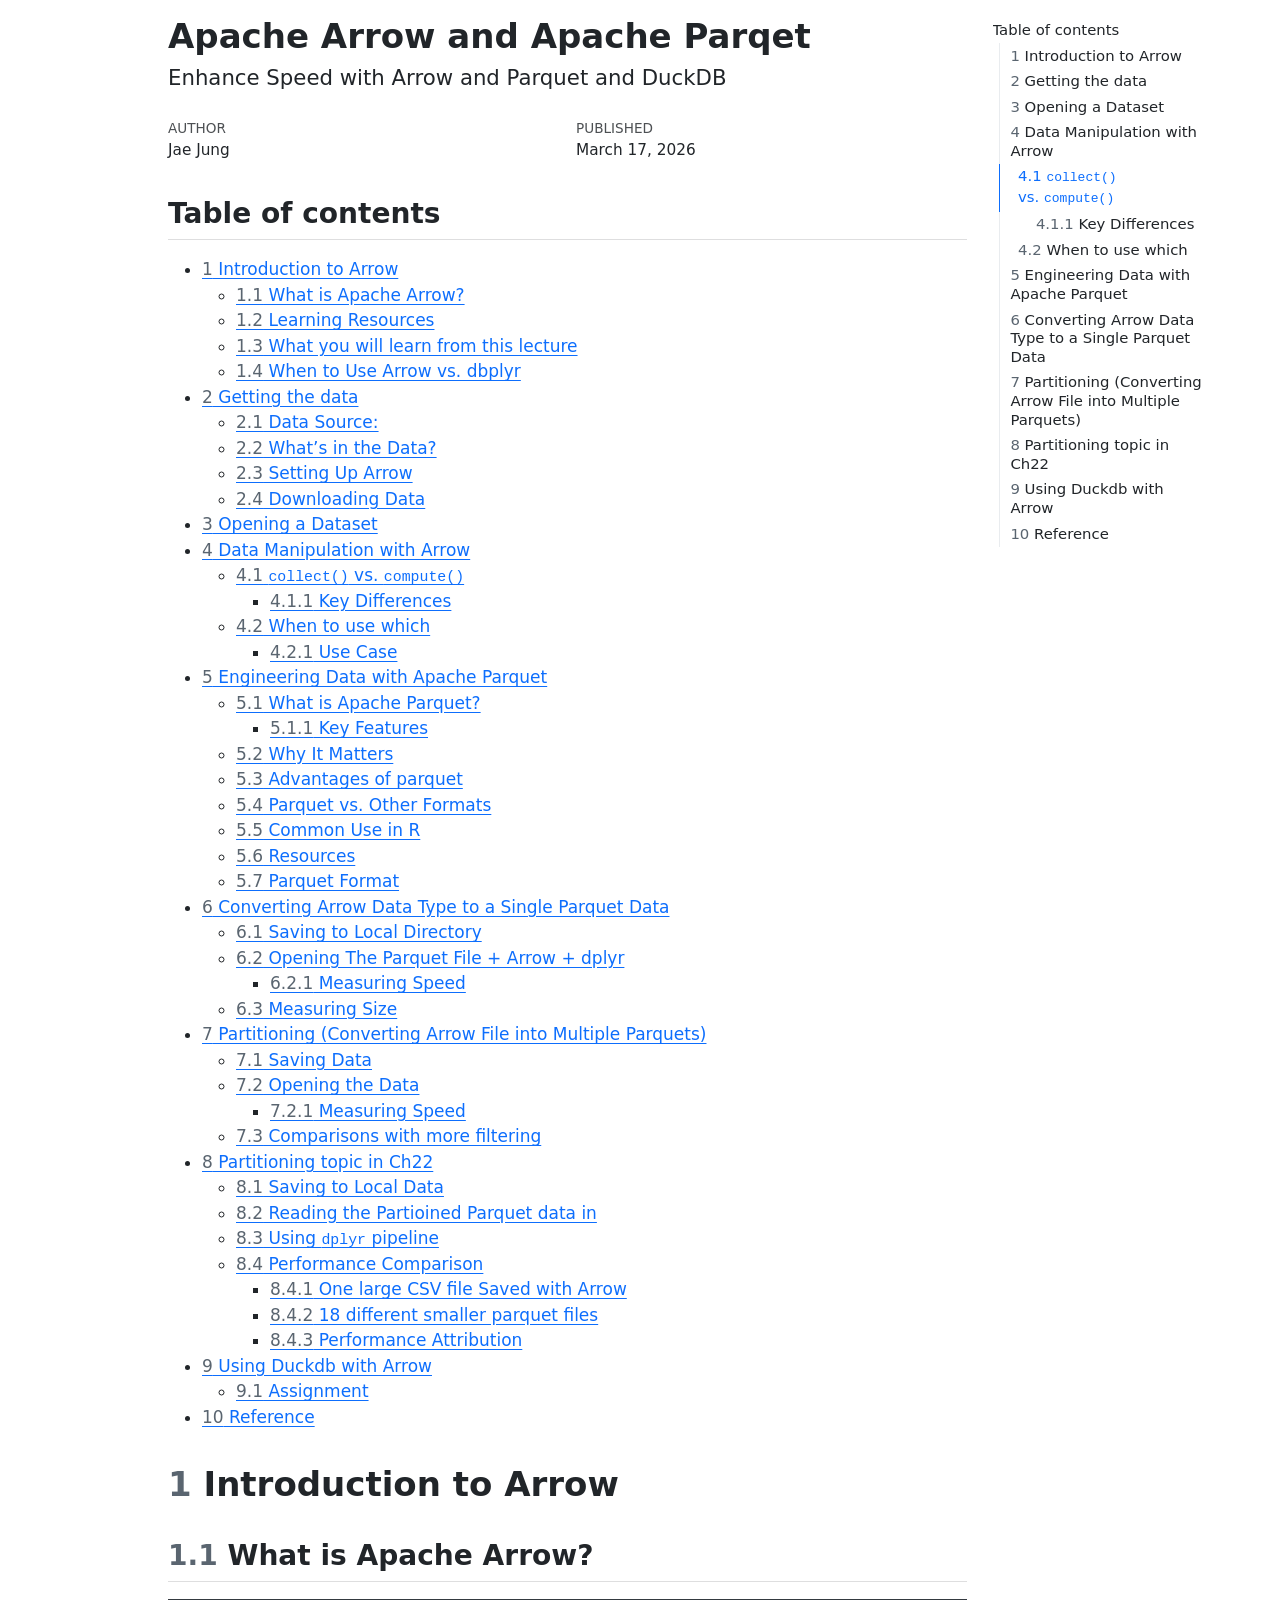
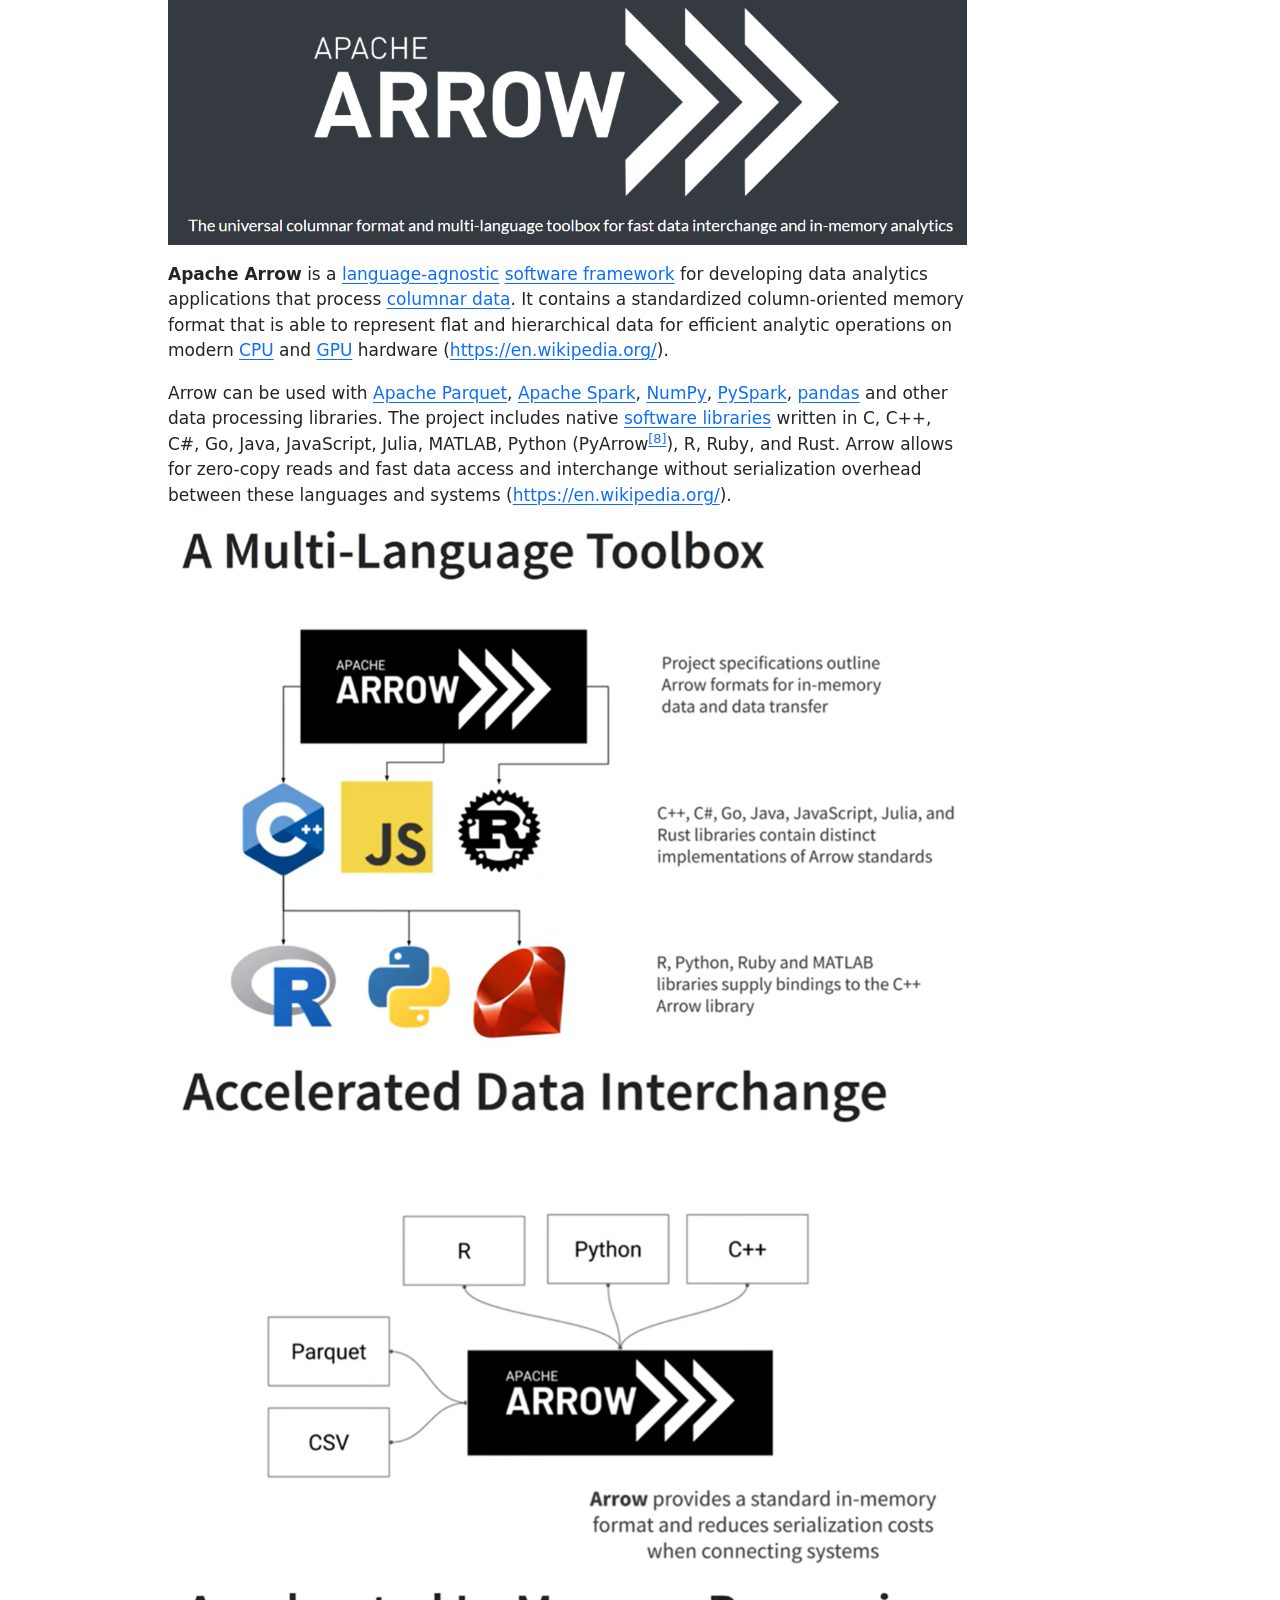
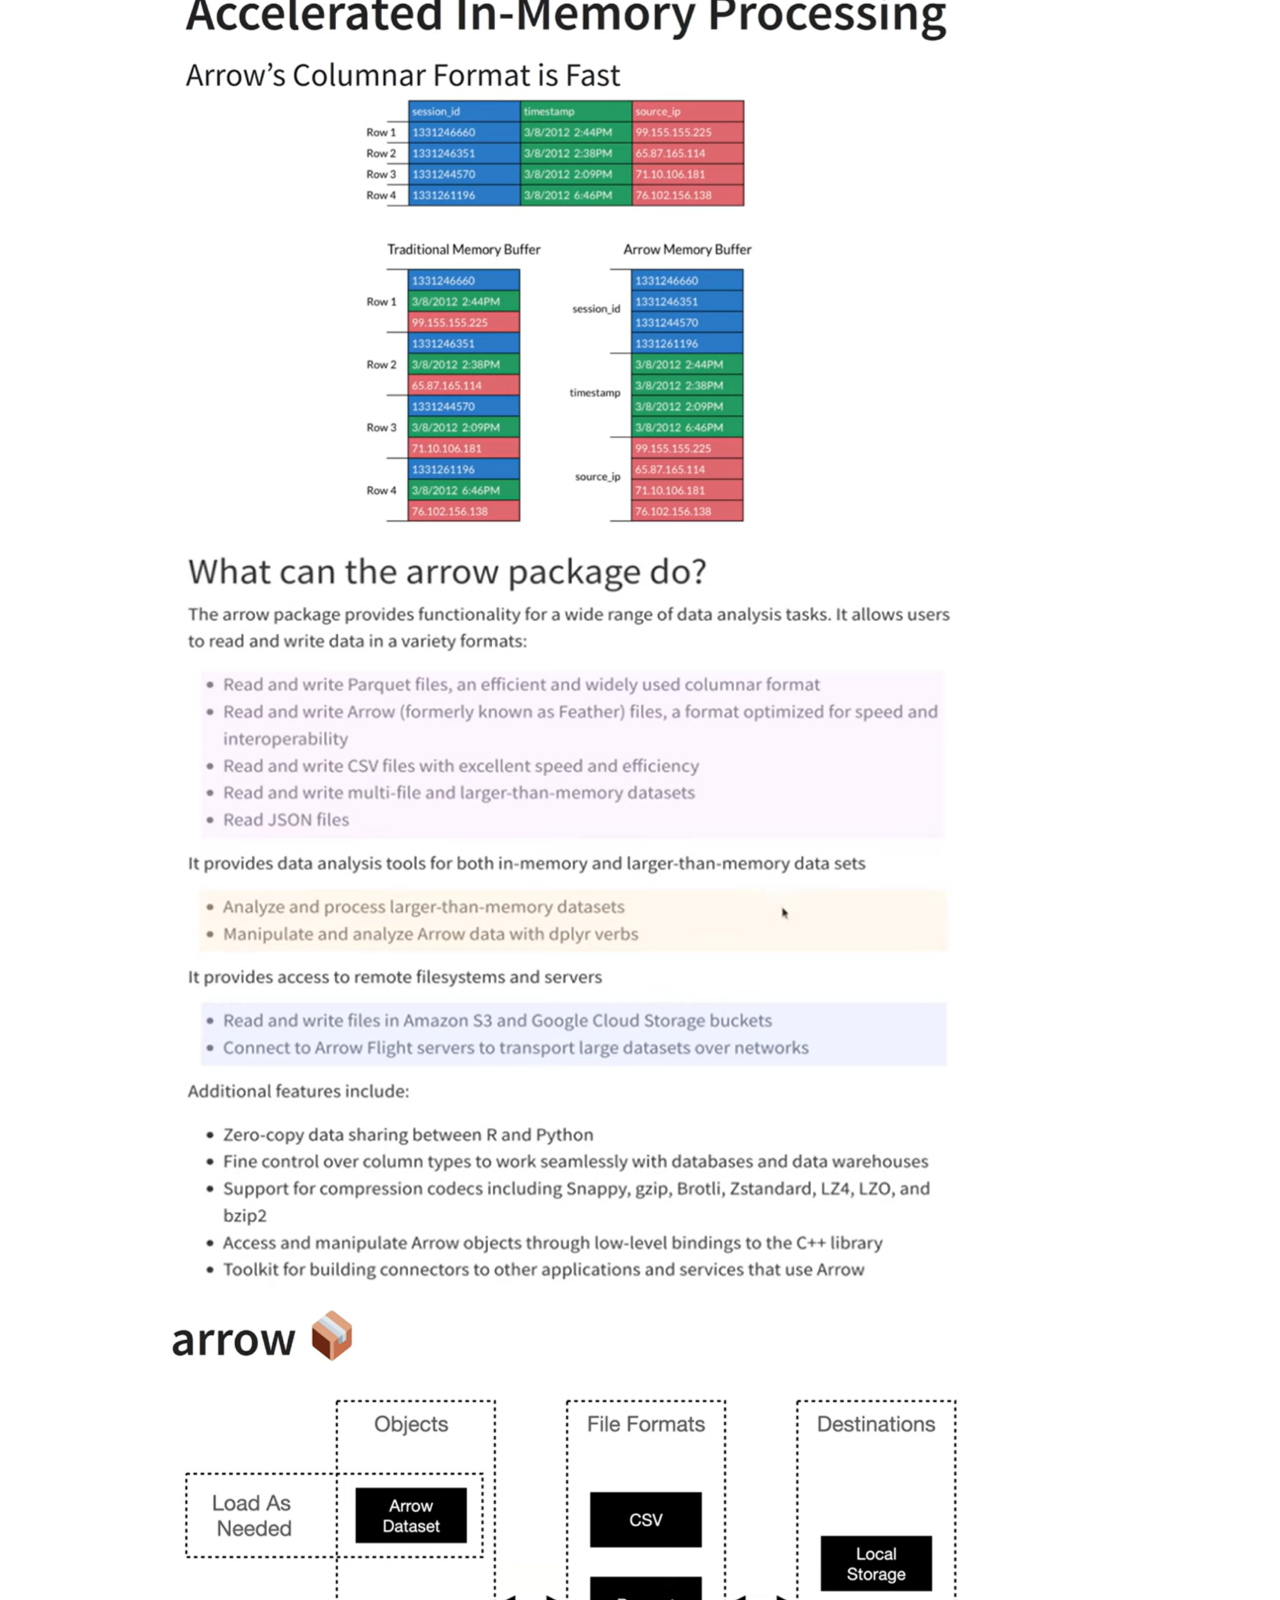
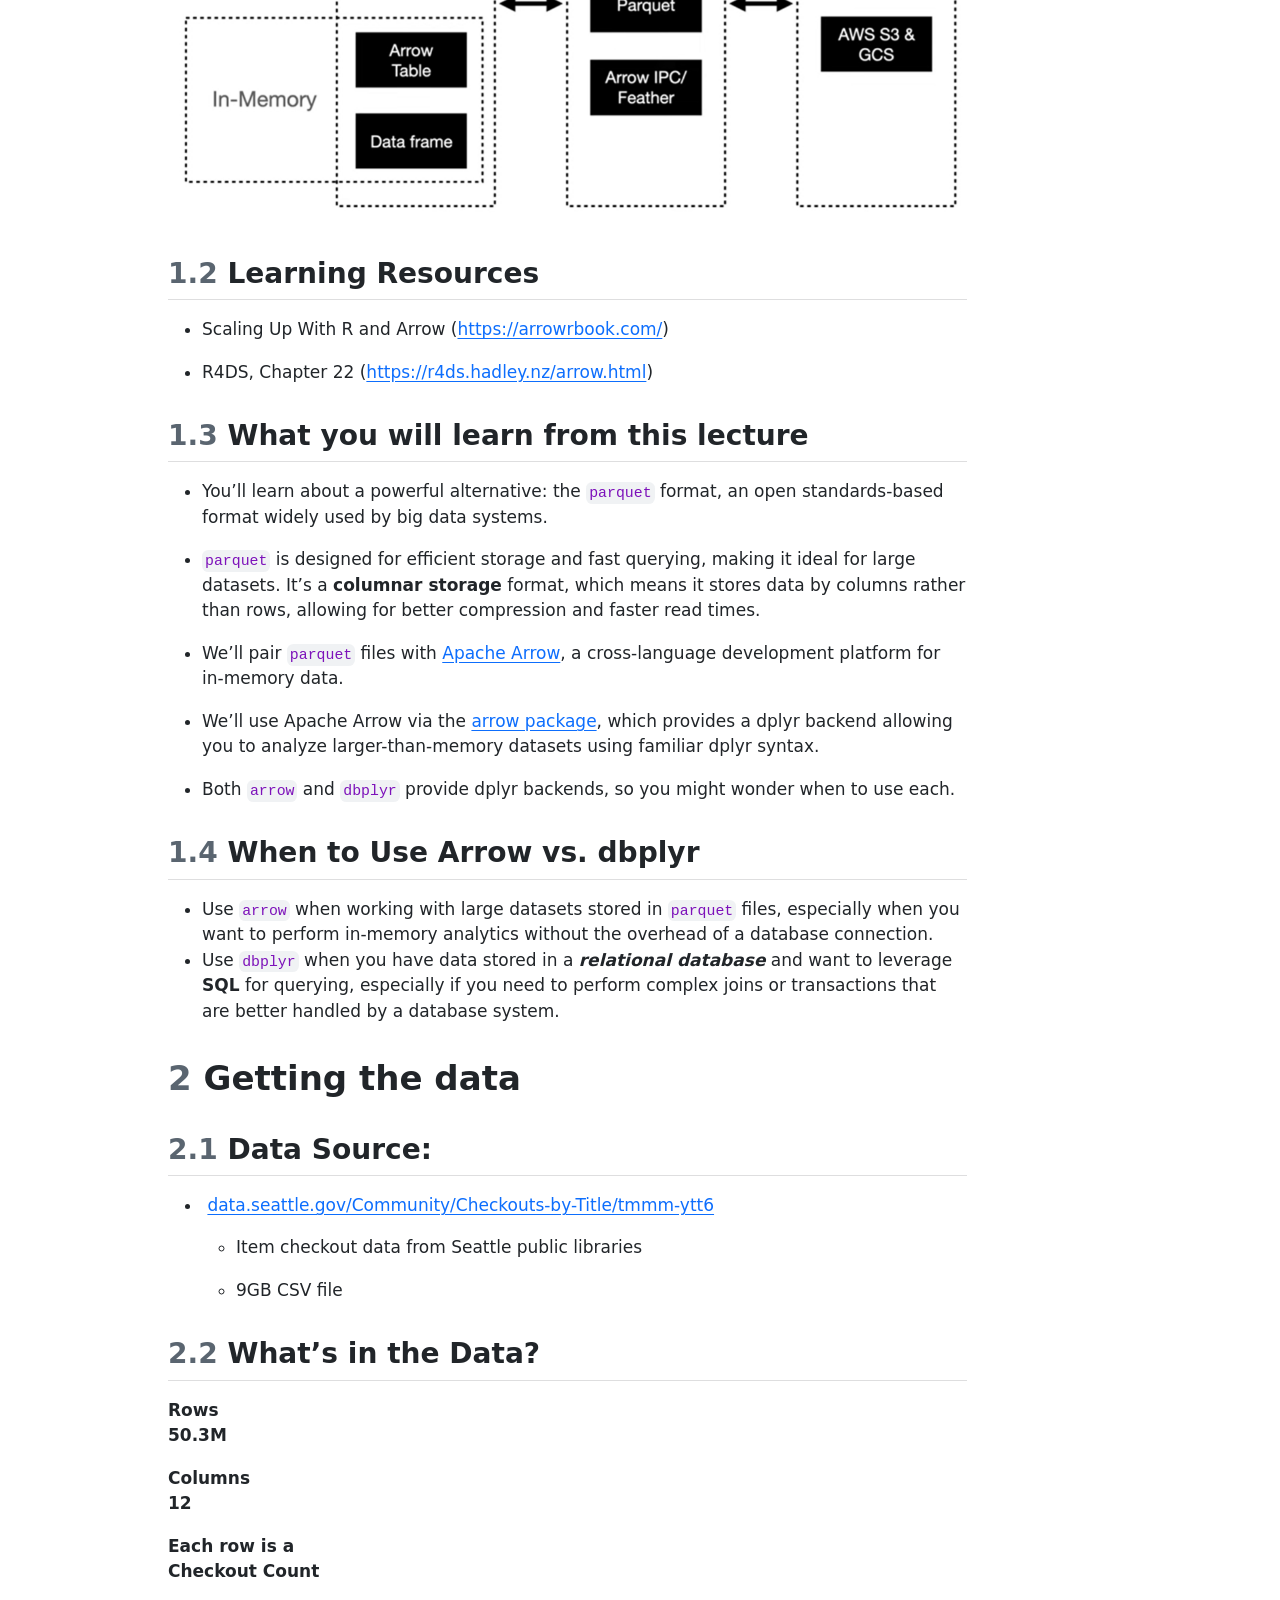
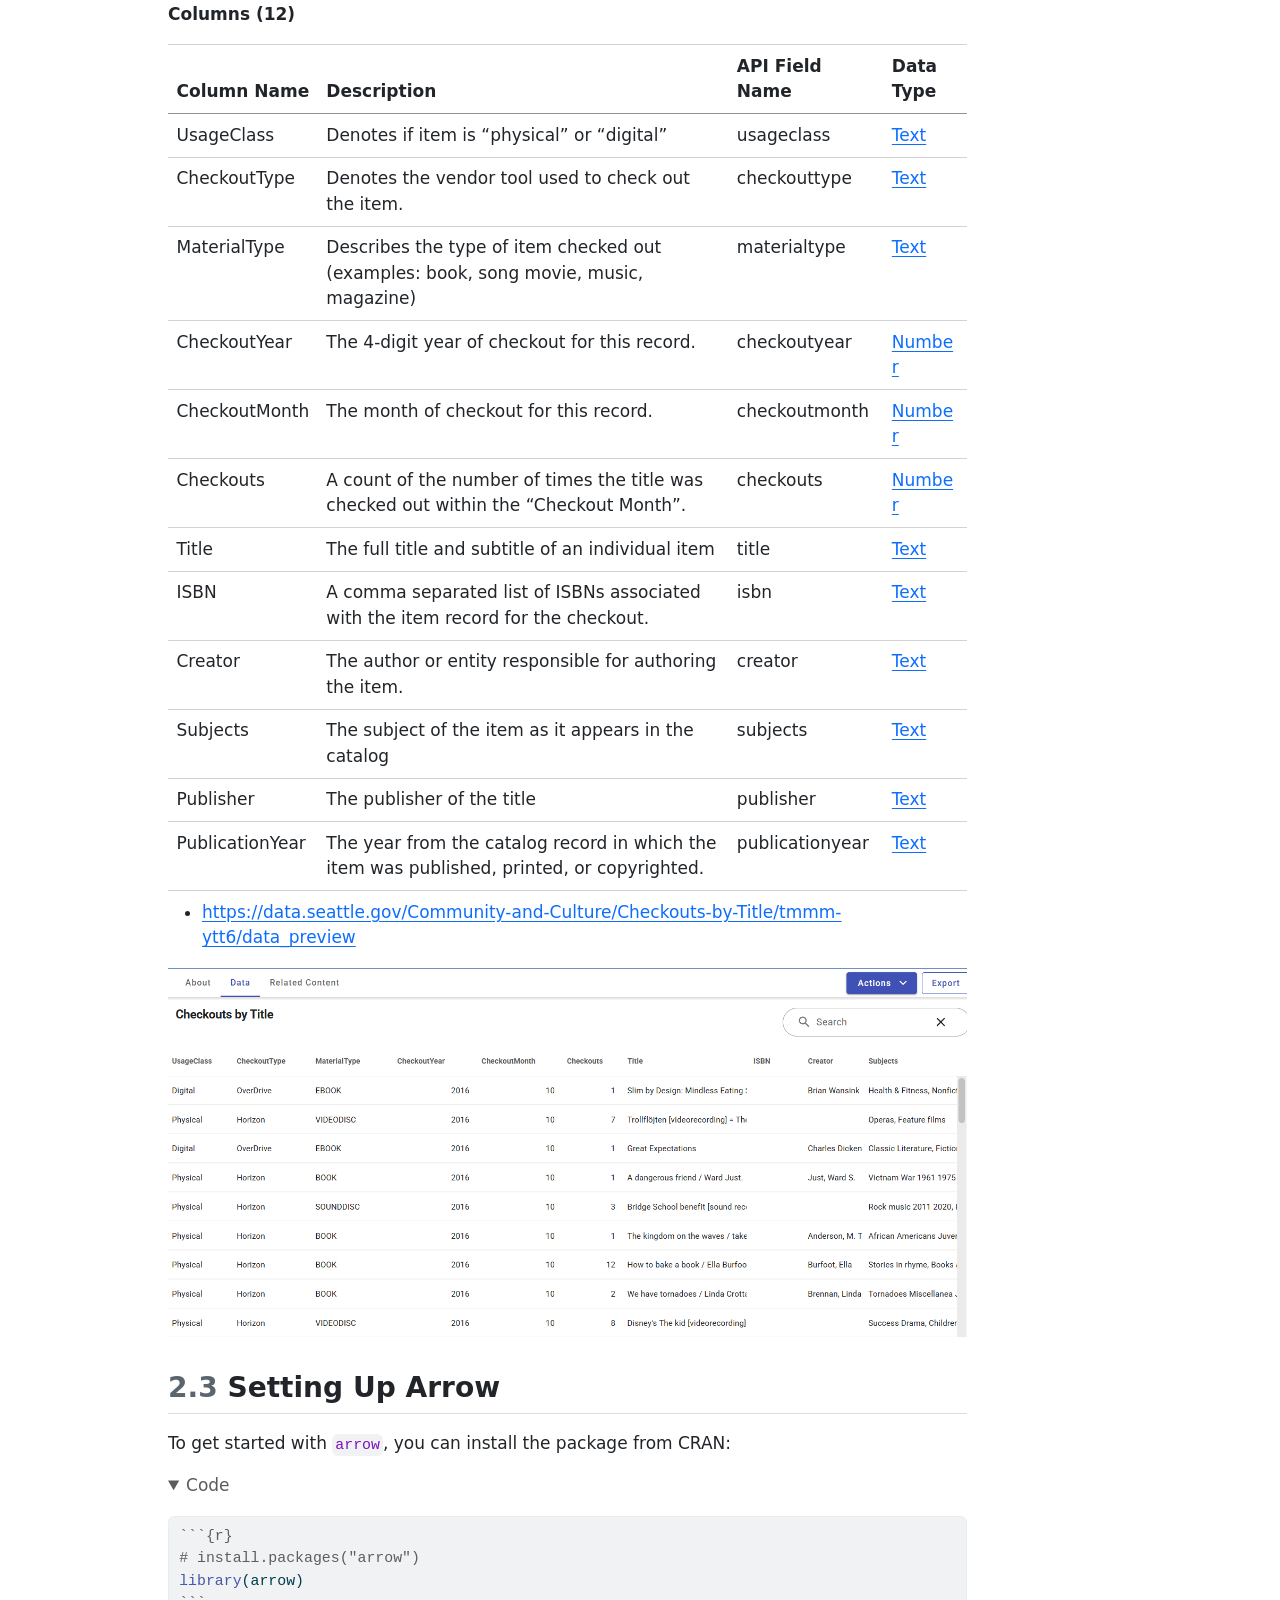
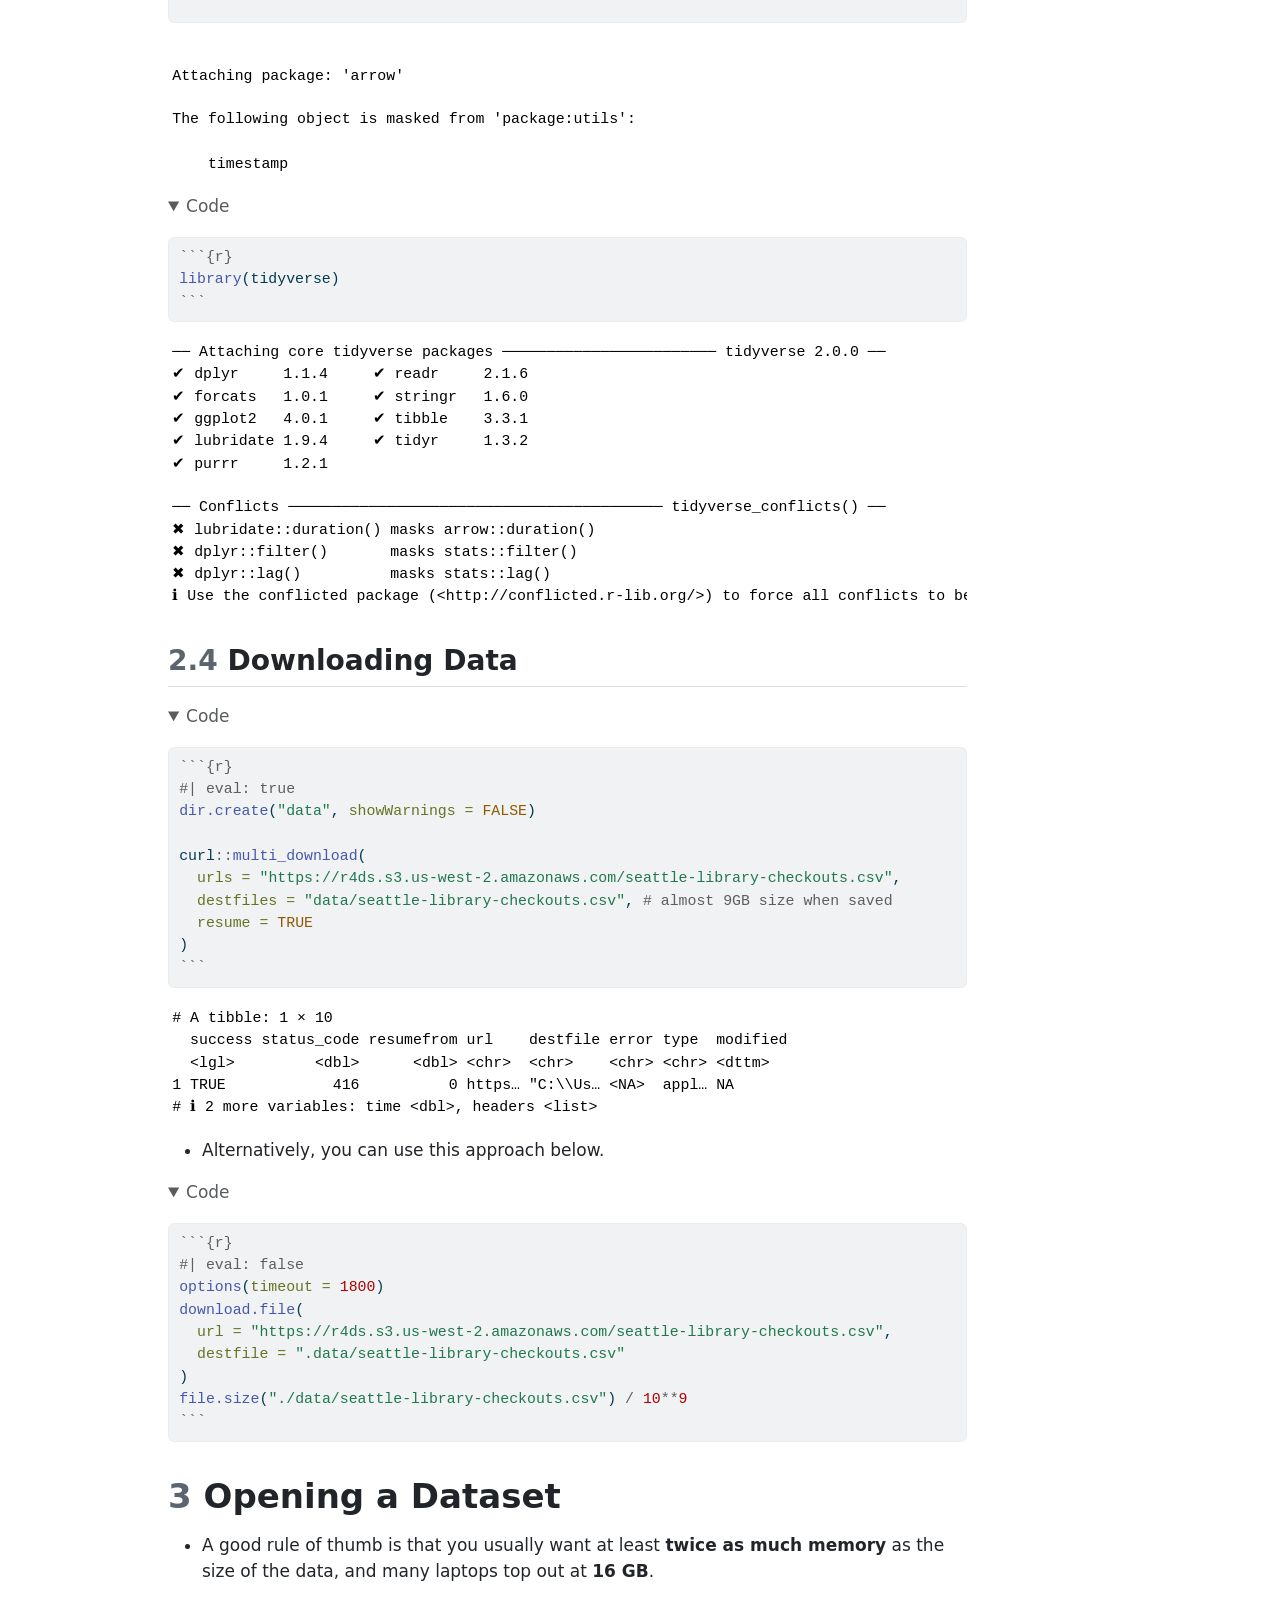
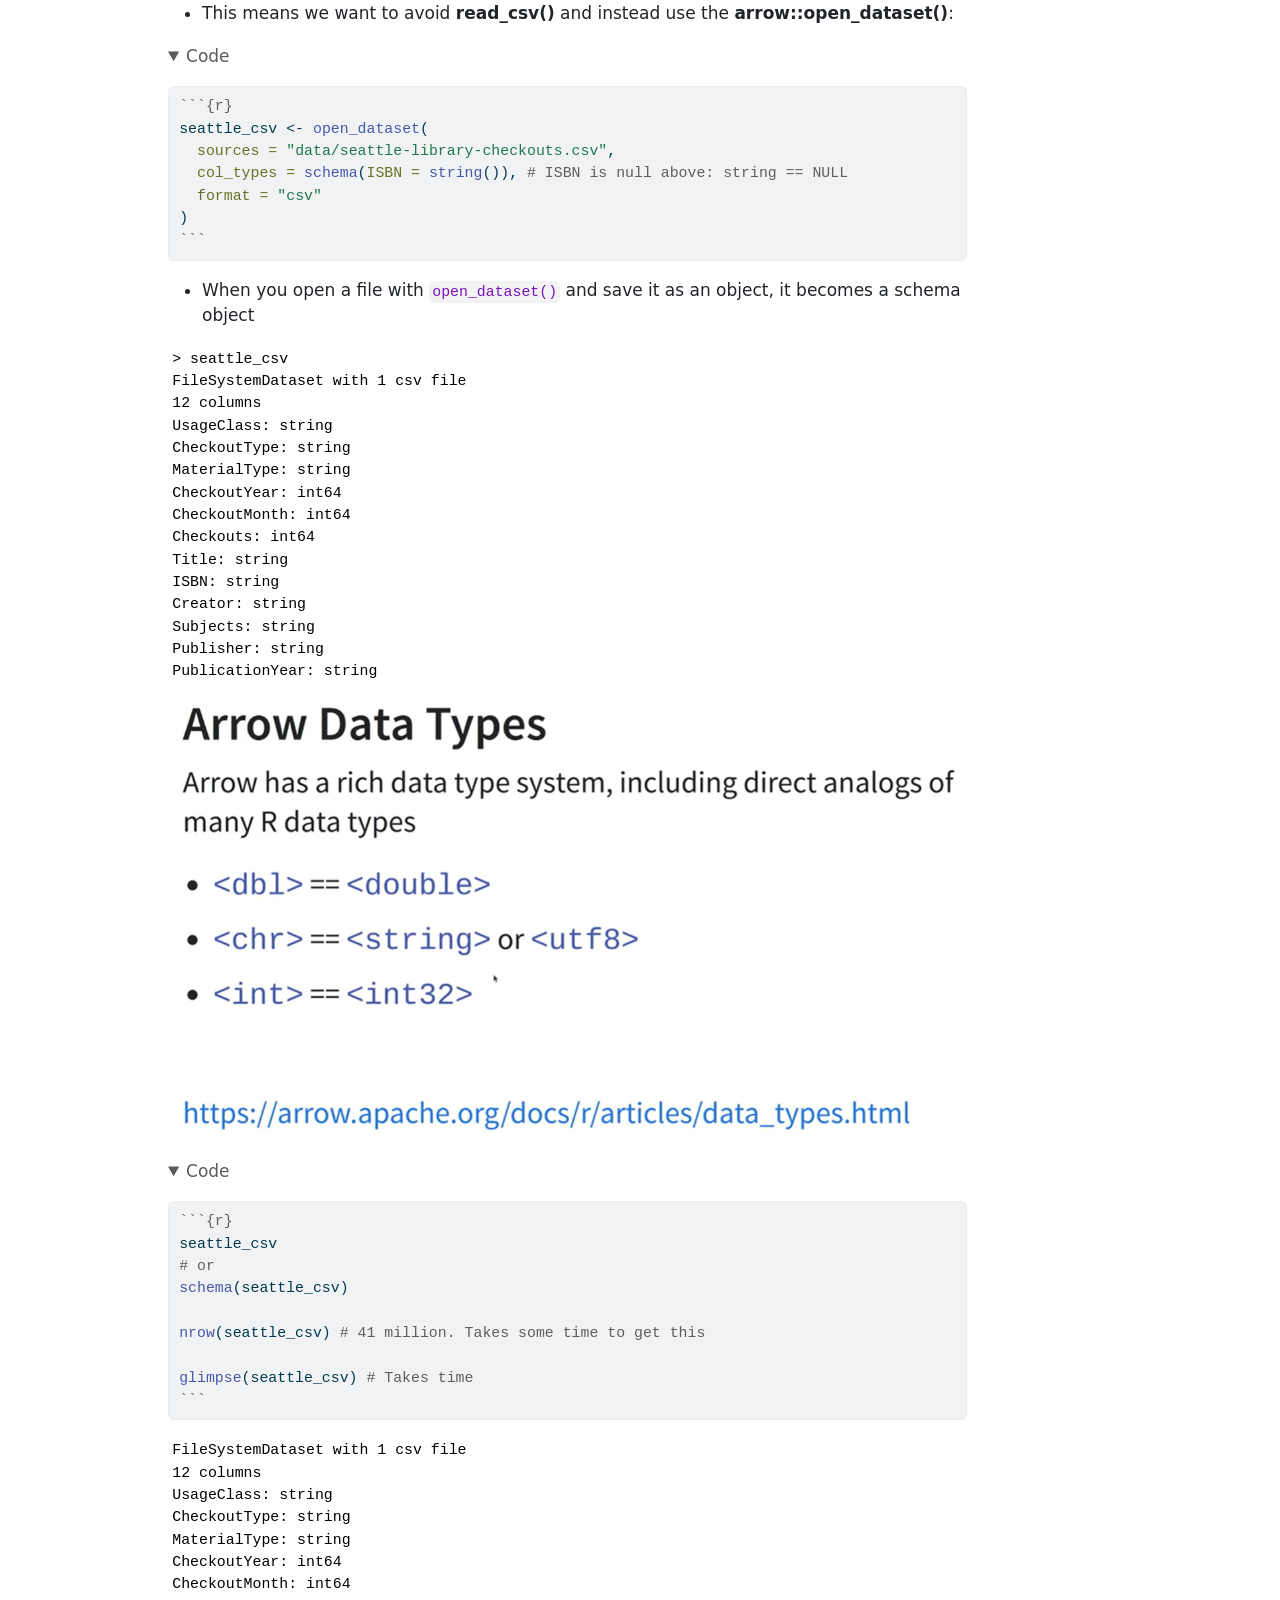
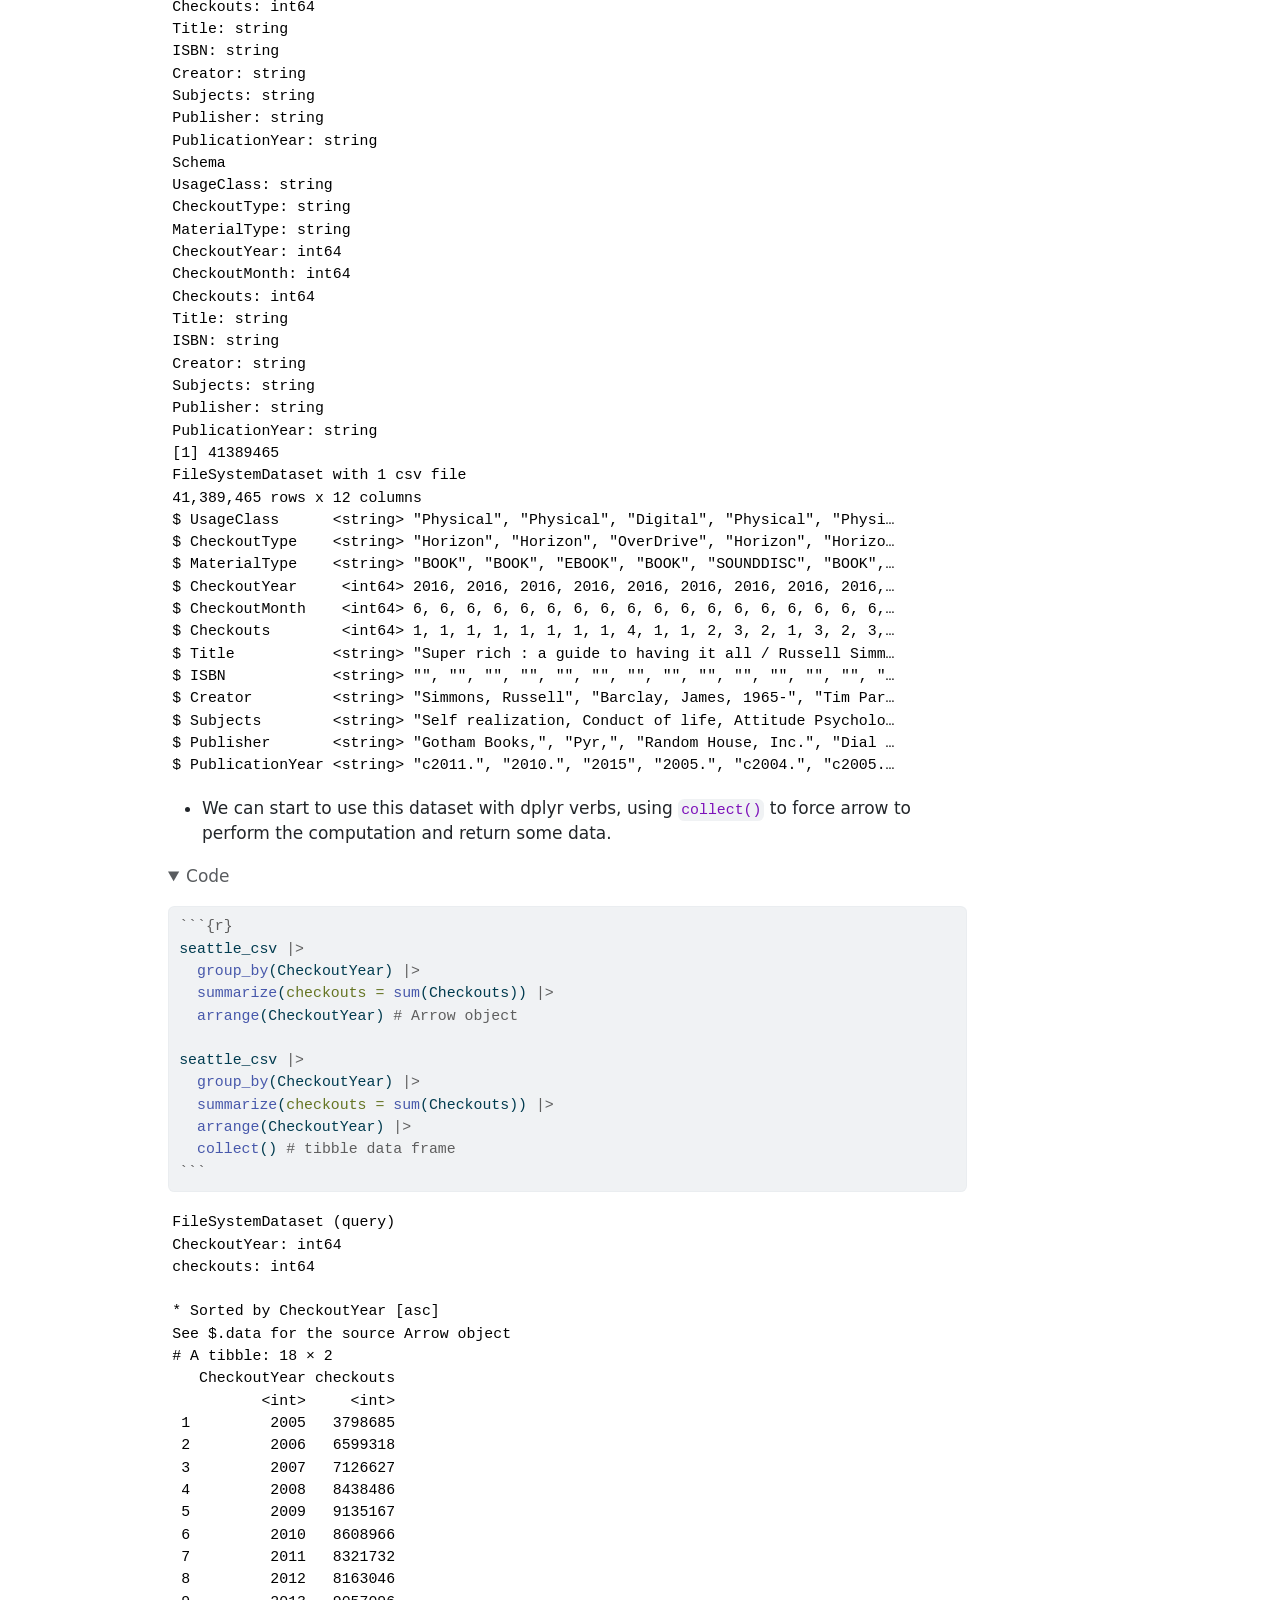
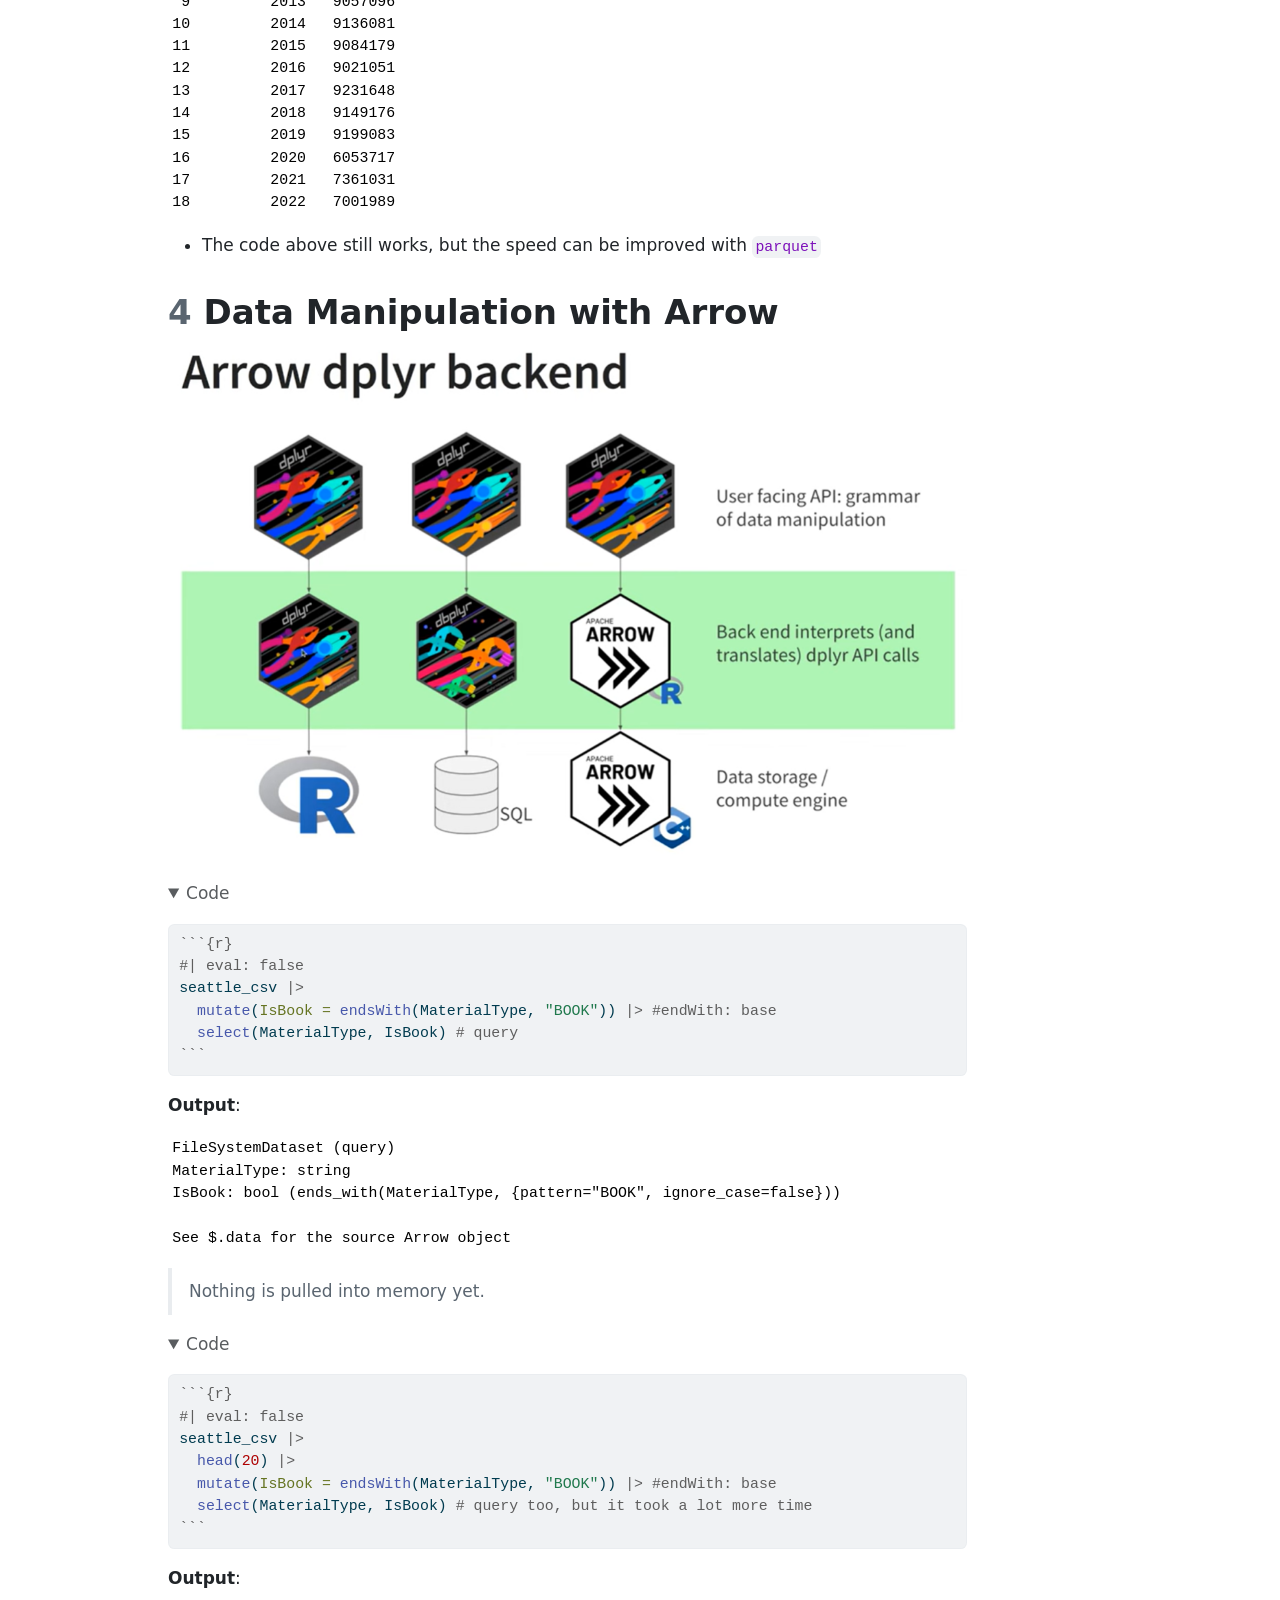
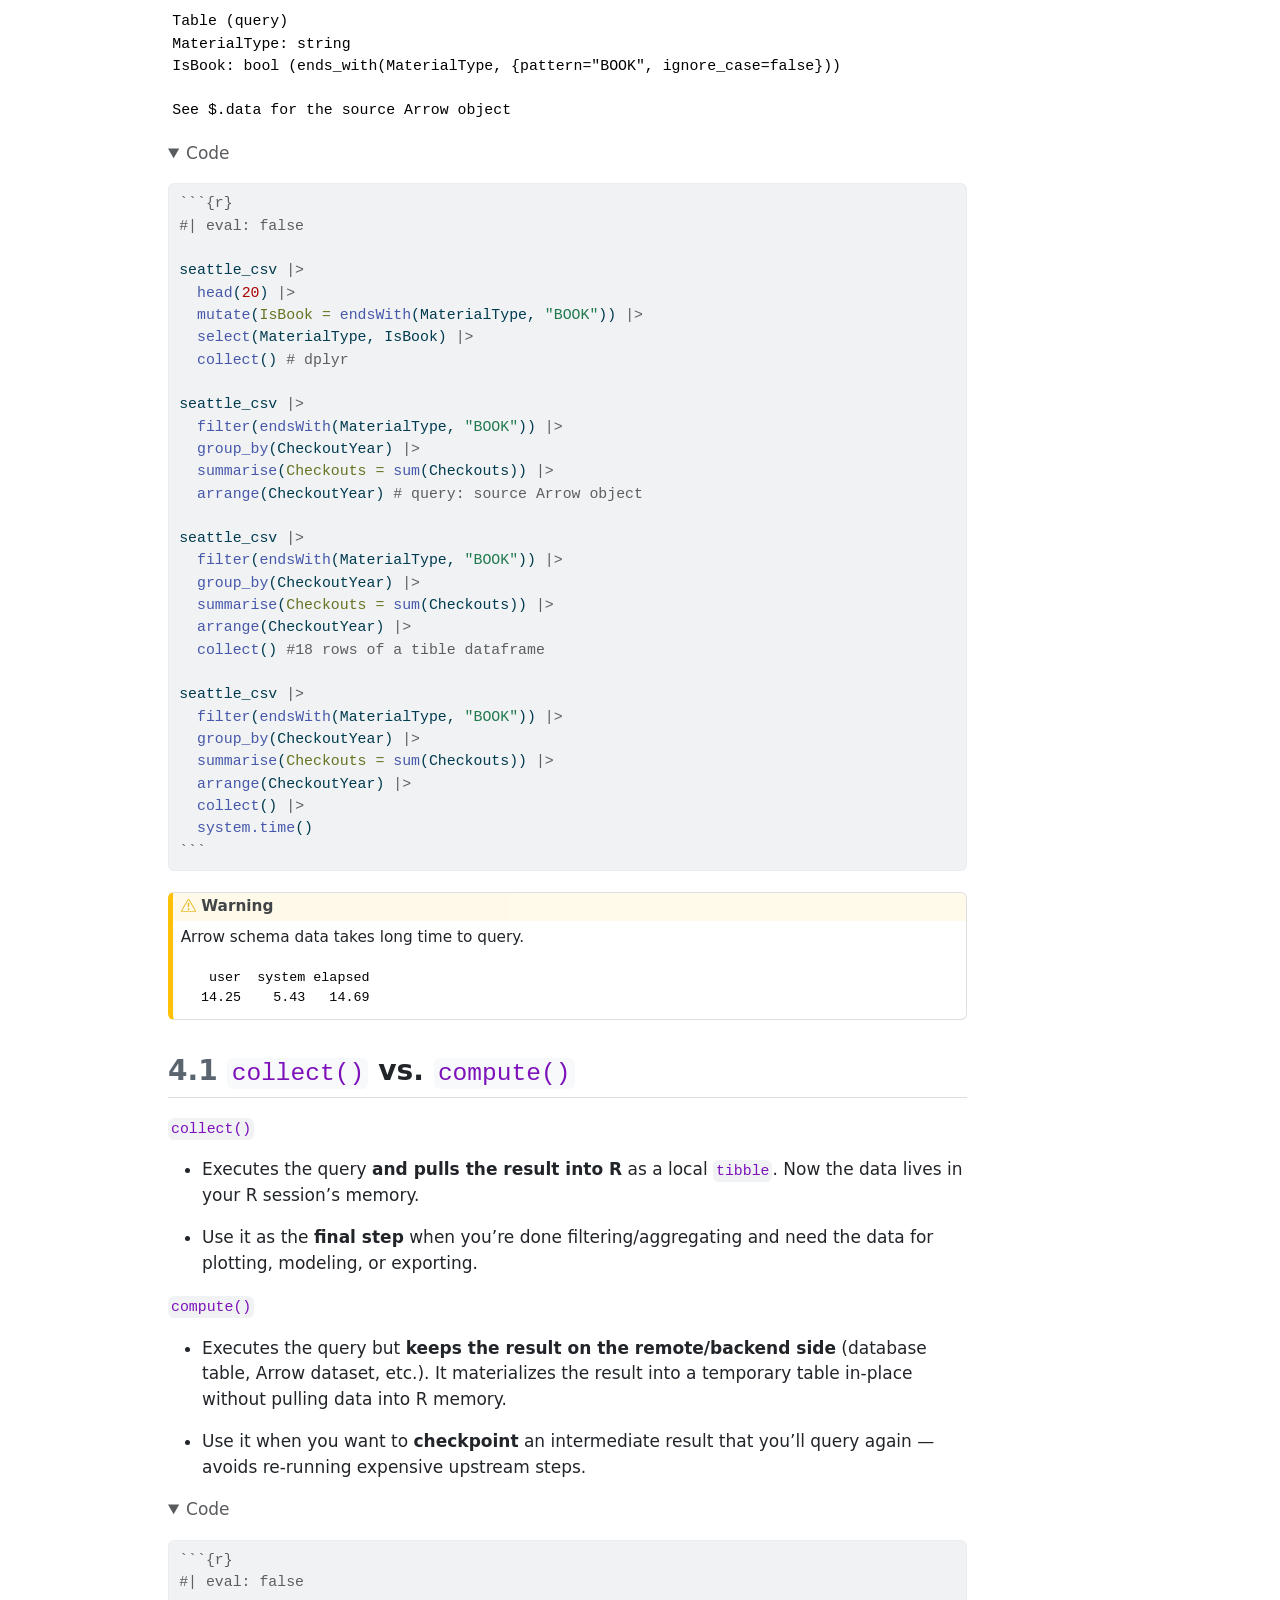
==== commit b71bd989: "Built site for gh-pages" ====
--- a/index.html
+++ b/index.html
@@ -709,88 +709,36 @@
 <details open="" class="code-fold">
 <summary>Code</summary>
 <div class="code-copy-outer-scaffold"><div class="sourceCode cell-code" id="cb20"><pre class="sourceCode markdown code-with-copy"><code class="sourceCode markdown"><span id="cb20-1"><a href="#cb20-1" aria-hidden="true" tabindex="-1"></a><span class="in">```{r}</span></span>
-<span id="cb20-2"><a href="#cb20-2" aria-hidden="true" tabindex="-1"></a>seattle_csv <span class="sc">|&gt;</span></span>
-<span id="cb20-3"><a href="#cb20-3" aria-hidden="true" tabindex="-1"></a>  <span class="fu">head</span>(<span class="dv">20</span>) <span class="sc">|&gt;</span></span>
-<span id="cb20-4"><a href="#cb20-4" aria-hidden="true" tabindex="-1"></a>  <span class="fu">mutate</span>(<span class="at">IsBook =</span> <span class="fu">endsWith</span>(MaterialType, <span class="st">"BOOK"</span>)) <span class="sc">|&gt;</span></span>
-<span id="cb20-5"><a href="#cb20-5" aria-hidden="true" tabindex="-1"></a>  <span class="fu">select</span>(MaterialType, IsBook) <span class="sc">|&gt;</span></span>
-<span id="cb20-6"><a href="#cb20-6" aria-hidden="true" tabindex="-1"></a>  <span class="fu">collect</span>()</span>
-<span id="cb20-7"><a href="#cb20-7" aria-hidden="true" tabindex="-1"></a></span>
-<span id="cb20-8"><a href="#cb20-8" aria-hidden="true" tabindex="-1"></a>seattle_csv <span class="sc">|&gt;</span></span>
-<span id="cb20-9"><a href="#cb20-9" aria-hidden="true" tabindex="-1"></a>  <span class="fu">filter</span>(<span class="fu">endsWith</span>(MaterialType, <span class="st">"BOOK"</span>)) <span class="sc">|&gt;</span></span>
-<span id="cb20-10"><a href="#cb20-10" aria-hidden="true" tabindex="-1"></a>  <span class="fu">group_by</span>(CheckoutYear) <span class="sc">|&gt;</span></span>
-<span id="cb20-11"><a href="#cb20-11" aria-hidden="true" tabindex="-1"></a>  <span class="fu">summarise</span>(<span class="at">Checkouts =</span> <span class="fu">sum</span>(Checkouts)) <span class="sc">|&gt;</span></span>
-<span id="cb20-12"><a href="#cb20-12" aria-hidden="true" tabindex="-1"></a>  <span class="fu">arrange</span>(CheckoutYear) <span class="co"># query</span></span>
-<span id="cb20-13"><a href="#cb20-13" aria-hidden="true" tabindex="-1"></a></span>
-<span id="cb20-14"><a href="#cb20-14" aria-hidden="true" tabindex="-1"></a>seattle_csv <span class="sc">|&gt;</span></span>
-<span id="cb20-15"><a href="#cb20-15" aria-hidden="true" tabindex="-1"></a>  <span class="fu">filter</span>(<span class="fu">endsWith</span>(MaterialType, <span class="st">"BOOK"</span>)) <span class="sc">|&gt;</span></span>
-<span id="cb20-16"><a href="#cb20-16" aria-hidden="true" tabindex="-1"></a>  <span class="fu">group_by</span>(CheckoutYear) <span class="sc">|&gt;</span></span>
-<span id="cb20-17"><a href="#cb20-17" aria-hidden="true" tabindex="-1"></a>  <span class="fu">summarise</span>(<span class="at">Checkouts =</span> <span class="fu">sum</span>(Checkouts)) <span class="sc">|&gt;</span></span>
-<span id="cb20-18"><a href="#cb20-18" aria-hidden="true" tabindex="-1"></a>  <span class="fu">arrange</span>(CheckoutYear) <span class="sc">|&gt;</span></span>
-<span id="cb20-19"><a href="#cb20-19" aria-hidden="true" tabindex="-1"></a>  <span class="fu">collect</span>() <span class="co">#18 rows of data</span></span>
-<span id="cb20-20"><a href="#cb20-20" aria-hidden="true" tabindex="-1"></a></span>
-<span id="cb20-21"><a href="#cb20-21" aria-hidden="true" tabindex="-1"></a>seattle_csv <span class="sc">|&gt;</span></span>
-<span id="cb20-22"><a href="#cb20-22" aria-hidden="true" tabindex="-1"></a>  <span class="fu">filter</span>(<span class="fu">endsWith</span>(MaterialType, <span class="st">"BOOK"</span>)) <span class="sc">|&gt;</span></span>
-<span id="cb20-23"><a href="#cb20-23" aria-hidden="true" tabindex="-1"></a>  <span class="fu">group_by</span>(CheckoutYear) <span class="sc">|&gt;</span></span>
-<span id="cb20-24"><a href="#cb20-24" aria-hidden="true" tabindex="-1"></a>  <span class="fu">summarise</span>(<span class="at">Checkouts =</span> <span class="fu">sum</span>(Checkouts)) <span class="sc">|&gt;</span></span>
-<span id="cb20-25"><a href="#cb20-25" aria-hidden="true" tabindex="-1"></a>  <span class="fu">arrange</span>(CheckoutYear) <span class="sc">|&gt;</span></span>
-<span id="cb20-26"><a href="#cb20-26" aria-hidden="true" tabindex="-1"></a>  <span class="fu">collect</span>() <span class="sc">|&gt;</span></span>
-<span id="cb20-27"><a href="#cb20-27" aria-hidden="true" tabindex="-1"></a>  <span class="fu">system.time</span>()</span>
-<span id="cb20-28"><a href="#cb20-28" aria-hidden="true" tabindex="-1"></a><span class="in">```</span></span></code></pre></div><button title="Copy to Clipboard" class="code-copy-button"><i class="bi"></i></button></div>
-</details>
-<div class="cell-output cell-output-stdout">
-<pre><code># A tibble: 20 × 2
-   MaterialType IsBook
-   &lt;chr&gt;        &lt;lgl&gt; 
- 1 BOOK         TRUE  
- 2 BOOK         TRUE  
- 3 EBOOK        TRUE  
- 4 BOOK         TRUE  
- 5 SOUNDDISC    FALSE 
- 6 BOOK         TRUE  
- 7 BOOK         TRUE  
- 8 EBOOK        TRUE  
- 9 BOOK         TRUE  
-10 EBOOK        TRUE  
-11 BOOK         TRUE  
-12 BOOK         TRUE  
-13 BOOK         TRUE  
-14 AUDIOBOOK    TRUE  
-15 BOOK         TRUE  
-16 EBOOK        TRUE  
-17 SOUNDDISC    FALSE 
-18 VIDEODISC    FALSE 
-19 SOUNDDISC    FALSE 
-20 AUDIOBOOK    TRUE  
-FileSystemDataset (query)
-CheckoutYear: int64
-Checkouts: int64
-
-* Sorted by CheckoutYear [asc]
-See $.data for the source Arrow object
-# A tibble: 18 × 2
-   CheckoutYear Checkouts
-          &lt;int&gt;     &lt;int&gt;
- 1         2005   2129128
- 2         2006   3385869
- 3         2007   3679981
- 4         2008   4156859
- 5         2009   4500788
- 6         2010   4389760
- 7         2011   4484366
- 8         2012   4696376
- 9         2013   5394411
-10         2014   5606168
-11         2015   5784864
-12         2016   5915722
-13         2017   6280679
-14         2018   6831226
-15         2019   7339010
-16         2020   5549585
-17         2021   6659627
-18         2022   6301822
-   user  system elapsed 
-  12.55    5.38   13.56 </code></pre>
-</div>
+<span id="cb20-2"><a href="#cb20-2" aria-hidden="true" tabindex="-1"></a><span class="co">#| eval: false</span></span>
+<span id="cb20-3"><a href="#cb20-3" aria-hidden="true" tabindex="-1"></a></span>
+<span id="cb20-4"><a href="#cb20-4" aria-hidden="true" tabindex="-1"></a>seattle_csv <span class="sc">|&gt;</span></span>
+<span id="cb20-5"><a href="#cb20-5" aria-hidden="true" tabindex="-1"></a>  <span class="fu">head</span>(<span class="dv">20</span>) <span class="sc">|&gt;</span></span>
+<span id="cb20-6"><a href="#cb20-6" aria-hidden="true" tabindex="-1"></a>  <span class="fu">mutate</span>(<span class="at">IsBook =</span> <span class="fu">endsWith</span>(MaterialType, <span class="st">"BOOK"</span>)) <span class="sc">|&gt;</span></span>
+<span id="cb20-7"><a href="#cb20-7" aria-hidden="true" tabindex="-1"></a>  <span class="fu">select</span>(MaterialType, IsBook) <span class="sc">|&gt;</span></span>
+<span id="cb20-8"><a href="#cb20-8" aria-hidden="true" tabindex="-1"></a>  <span class="fu">collect</span>() <span class="co"># dplyr</span></span>
+<span id="cb20-9"><a href="#cb20-9" aria-hidden="true" tabindex="-1"></a></span>
+<span id="cb20-10"><a href="#cb20-10" aria-hidden="true" tabindex="-1"></a>seattle_csv <span class="sc">|&gt;</span></span>
+<span id="cb20-11"><a href="#cb20-11" aria-hidden="true" tabindex="-1"></a>  <span class="fu">filter</span>(<span class="fu">endsWith</span>(MaterialType, <span class="st">"BOOK"</span>)) <span class="sc">|&gt;</span></span>
+<span id="cb20-12"><a href="#cb20-12" aria-hidden="true" tabindex="-1"></a>  <span class="fu">group_by</span>(CheckoutYear) <span class="sc">|&gt;</span></span>
+<span id="cb20-13"><a href="#cb20-13" aria-hidden="true" tabindex="-1"></a>  <span class="fu">summarise</span>(<span class="at">Checkouts =</span> <span class="fu">sum</span>(Checkouts)) <span class="sc">|&gt;</span></span>
+<span id="cb20-14"><a href="#cb20-14" aria-hidden="true" tabindex="-1"></a>  <span class="fu">arrange</span>(CheckoutYear) <span class="co"># query: source Arrow object</span></span>
+<span id="cb20-15"><a href="#cb20-15" aria-hidden="true" tabindex="-1"></a></span>
+<span id="cb20-16"><a href="#cb20-16" aria-hidden="true" tabindex="-1"></a>seattle_csv <span class="sc">|&gt;</span></span>
+<span id="cb20-17"><a href="#cb20-17" aria-hidden="true" tabindex="-1"></a>  <span class="fu">filter</span>(<span class="fu">endsWith</span>(MaterialType, <span class="st">"BOOK"</span>)) <span class="sc">|&gt;</span></span>
+<span id="cb20-18"><a href="#cb20-18" aria-hidden="true" tabindex="-1"></a>  <span class="fu">group_by</span>(CheckoutYear) <span class="sc">|&gt;</span></span>
+<span id="cb20-19"><a href="#cb20-19" aria-hidden="true" tabindex="-1"></a>  <span class="fu">summarise</span>(<span class="at">Checkouts =</span> <span class="fu">sum</span>(Checkouts)) <span class="sc">|&gt;</span></span>
+<span id="cb20-20"><a href="#cb20-20" aria-hidden="true" tabindex="-1"></a>  <span class="fu">arrange</span>(CheckoutYear) <span class="sc">|&gt;</span></span>
+<span id="cb20-21"><a href="#cb20-21" aria-hidden="true" tabindex="-1"></a>  <span class="fu">collect</span>() <span class="co">#18 rows of a tible dataframe</span></span>
+<span id="cb20-22"><a href="#cb20-22" aria-hidden="true" tabindex="-1"></a></span>
+<span id="cb20-23"><a href="#cb20-23" aria-hidden="true" tabindex="-1"></a>seattle_csv <span class="sc">|&gt;</span></span>
+<span id="cb20-24"><a href="#cb20-24" aria-hidden="true" tabindex="-1"></a>  <span class="fu">filter</span>(<span class="fu">endsWith</span>(MaterialType, <span class="st">"BOOK"</span>)) <span class="sc">|&gt;</span></span>
+<span id="cb20-25"><a href="#cb20-25" aria-hidden="true" tabindex="-1"></a>  <span class="fu">group_by</span>(CheckoutYear) <span class="sc">|&gt;</span></span>
+<span id="cb20-26"><a href="#cb20-26" aria-hidden="true" tabindex="-1"></a>  <span class="fu">summarise</span>(<span class="at">Checkouts =</span> <span class="fu">sum</span>(Checkouts)) <span class="sc">|&gt;</span></span>
+<span id="cb20-27"><a href="#cb20-27" aria-hidden="true" tabindex="-1"></a>  <span class="fu">arrange</span>(CheckoutYear) <span class="sc">|&gt;</span></span>
+<span id="cb20-28"><a href="#cb20-28" aria-hidden="true" tabindex="-1"></a>  <span class="fu">collect</span>() <span class="sc">|&gt;</span></span>
+<span id="cb20-29"><a href="#cb20-29" aria-hidden="true" tabindex="-1"></a>  <span class="fu">system.time</span>()</span>
+<span id="cb20-30"><a href="#cb20-30" aria-hidden="true" tabindex="-1"></a><span class="in">```</span></span></code></pre></div><button title="Copy to Clipboard" class="code-copy-button"><i class="bi"></i></button></div>
+</details>
 </div>
 <div class="callout callout-style-default callout-warning callout-titled">
 <div class="callout-header d-flex align-content-center">
@@ -809,33 +757,42 @@
 </div>
 <section id="collect-vs.-compute" class="level2" data-number="4.1">
 <h2 data-number="4.1" class="anchored" data-anchor-id="collect-vs.-compute"><span class="header-section-number">4.1</span> <code>collect()</code> vs.&nbsp;<code>compute()</code></h2>
-<div class="cell">
-<details open="" class="code-fold">
-<summary>Code</summary>
-<div class="code-copy-outer-scaffold"><div class="sourceCode cell-code" id="cb23"><pre class="sourceCode markdown code-with-copy"><code class="sourceCode markdown"><span id="cb23-1"><a href="#cb23-1" aria-hidden="true" tabindex="-1"></a><span class="in">```{r}</span></span>
-<span id="cb23-2"><a href="#cb23-2" aria-hidden="true" tabindex="-1"></a>seattle_csv <span class="sc">|&gt;</span></span>
-<span id="cb23-3"><a href="#cb23-3" aria-hidden="true" tabindex="-1"></a>  <span class="fu">filter</span>(<span class="fu">endsWith</span>(MaterialType, <span class="st">"BOOK"</span>)) <span class="sc">|&gt;</span></span>
-<span id="cb23-4"><a href="#cb23-4" aria-hidden="true" tabindex="-1"></a>  <span class="fu">group_by</span>(CheckoutYear) <span class="sc">|&gt;</span></span>
-<span id="cb23-5"><a href="#cb23-5" aria-hidden="true" tabindex="-1"></a>  <span class="fu">summarise</span>(<span class="at">Checkouts =</span> <span class="fu">sum</span>(Checkouts)) <span class="sc">|&gt;</span></span>
-<span id="cb23-6"><a href="#cb23-6" aria-hidden="true" tabindex="-1"></a>  <span class="fu">arrange</span>(CheckoutYear) <span class="sc">|&gt;</span></span>
-<span id="cb23-7"><a href="#cb23-7" aria-hidden="true" tabindex="-1"></a>  <span class="fu">compute</span>()</span>
-<span id="cb23-8"><a href="#cb23-8" aria-hidden="true" tabindex="-1"></a></span>
-<span id="cb23-9"><a href="#cb23-9" aria-hidden="true" tabindex="-1"></a>seattle_csv <span class="sc">|&gt;</span></span>
-<span id="cb23-10"><a href="#cb23-10" aria-hidden="true" tabindex="-1"></a>  <span class="fu">filter</span>(<span class="fu">endsWith</span>(MaterialType, <span class="st">"BOOK"</span>)) <span class="sc">|&gt;</span></span>
-<span id="cb23-11"><a href="#cb23-11" aria-hidden="true" tabindex="-1"></a>  <span class="fu">group_by</span>(CheckoutYear) <span class="sc">|&gt;</span></span>
-<span id="cb23-12"><a href="#cb23-12" aria-hidden="true" tabindex="-1"></a>  <span class="fu">summarise</span>(<span class="at">Checkouts =</span> <span class="fu">sum</span>(Checkouts)) <span class="sc">|&gt;</span></span>
-<span id="cb23-13"><a href="#cb23-13" aria-hidden="true" tabindex="-1"></a>  <span class="fu">arrange</span>(CheckoutYear) <span class="sc">|&gt;</span></span>
-<span id="cb23-14"><a href="#cb23-14" aria-hidden="true" tabindex="-1"></a>  <span class="fu">compute</span>() <span class="sc">|&gt;</span></span>
-<span id="cb23-15"><a href="#cb23-15" aria-hidden="true" tabindex="-1"></a>  <span class="fu">nrow</span>()</span>
-<span id="cb23-16"><a href="#cb23-16" aria-hidden="true" tabindex="-1"></a><span class="in">```</span></span></code></pre></div><button title="Copy to Clipboard" class="code-copy-button"><i class="bi"></i></button></div>
-</details>
-<div class="cell-output cell-output-stdout">
-<pre><code>Table
-18 rows x 2 columns
-$CheckoutYear &lt;int64&gt;
-$Checkouts &lt;int64&gt;
-[1] 18</code></pre>
-</div>
+<p><strong><code>collect()</code></strong></p>
+<ul>
+<li><p>Executes the query <strong>and pulls the result into R</strong> as a local <code>tibble</code>. Now the data lives in your R session’s memory.</p></li>
+<li><p>Use it as the <strong>final step</strong> when you’re done filtering/aggregating and need the data for plotting, modeling, or exporting.</p></li>
+</ul>
+<p><strong><code>compute()</code></strong></p>
+<ul>
+<li><p>Executes the query but <strong>keeps the result on the remote/backend side</strong> (database table, Arrow dataset, etc.). It materializes the result into a temporary table in-place without pulling data into R memory.</p></li>
+<li><p>Use it when you want to <strong>checkpoint</strong> an intermediate result that you’ll query again — avoids re-running expensive upstream steps.</p></li>
+</ul>
+<div class="cell">
+<details open="" class="code-fold">
+<summary>Code</summary>
+<div class="code-copy-outer-scaffold"><div class="sourceCode cell-code" id="cb22"><pre class="sourceCode markdown code-with-copy"><code class="sourceCode markdown"><span id="cb22-1"><a href="#cb22-1" aria-hidden="true" tabindex="-1"></a><span class="in">```{r}</span></span>
+<span id="cb22-2"><a href="#cb22-2" aria-hidden="true" tabindex="-1"></a><span class="co">#| eval: false</span></span>
+<span id="cb22-3"><a href="#cb22-3" aria-hidden="true" tabindex="-1"></a></span>
+<span id="cb22-4"><a href="#cb22-4" aria-hidden="true" tabindex="-1"></a>seattle_csv_compute <span class="ot">&lt;-</span> seattle_csv <span class="sc">|&gt;</span></span>
+<span id="cb22-5"><a href="#cb22-5" aria-hidden="true" tabindex="-1"></a>  <span class="fu">filter</span>(<span class="fu">endsWith</span>(MaterialType, <span class="st">"BOOK"</span>)) <span class="sc">|&gt;</span></span>
+<span id="cb22-6"><a href="#cb22-6" aria-hidden="true" tabindex="-1"></a>  <span class="fu">group_by</span>(CheckoutYear) <span class="sc">|&gt;</span></span>
+<span id="cb22-7"><a href="#cb22-7" aria-hidden="true" tabindex="-1"></a>  <span class="fu">summarise</span>(<span class="at">Checkouts =</span> <span class="fu">sum</span>(Checkouts)) <span class="sc">|&gt;</span></span>
+<span id="cb22-8"><a href="#cb22-8" aria-hidden="true" tabindex="-1"></a>  <span class="fu">arrange</span>(CheckoutYear) <span class="sc">|&gt;</span></span>
+<span id="cb22-9"><a href="#cb22-9" aria-hidden="true" tabindex="-1"></a>  <span class="fu">compute</span>()</span>
+<span id="cb22-10"><a href="#cb22-10" aria-hidden="true" tabindex="-1"></a></span>
+<span id="cb22-11"><a href="#cb22-11" aria-hidden="true" tabindex="-1"></a>seattle_csv_compute <span class="sc">|&gt;</span> <span class="fu">nrow</span>()</span>
+<span id="cb22-12"><a href="#cb22-12" aria-hidden="true" tabindex="-1"></a></span>
+<span id="cb22-13"><a href="#cb22-13" aria-hidden="true" tabindex="-1"></a>seattle_csv_compute <span class="sc">|&gt;</span> <span class="fu">print</span>()</span>
+<span id="cb22-14"><a href="#cb22-14" aria-hidden="true" tabindex="-1"></a></span>
+<span id="cb22-15"><a href="#cb22-15" aria-hidden="true" tabindex="-1"></a>seattle_csv_compute <span class="sc">|&gt;</span> <span class="fu">glimpse</span>()</span>
+<span id="cb22-16"><a href="#cb22-16" aria-hidden="true" tabindex="-1"></a></span>
+<span id="cb22-17"><a href="#cb22-17" aria-hidden="true" tabindex="-1"></a>seattle_csv_compute <span class="sc">|&gt;</span> <span class="fu">head</span>()</span>
+<span id="cb22-18"><a href="#cb22-18" aria-hidden="true" tabindex="-1"></a></span>
+<span id="cb22-19"><a href="#cb22-19" aria-hidden="true" tabindex="-1"></a>seattle_csv_compute <span class="sc">|&gt;</span> skimr<span class="sc">::</span><span class="fu">skim</span>()</span>
+<span id="cb22-20"><a href="#cb22-20" aria-hidden="true" tabindex="-1"></a></span>
+<span id="cb22-21"><a href="#cb22-21" aria-hidden="true" tabindex="-1"></a>seattle_csv_compute <span class="sc">|&gt;</span> <span class="fu">collect</span>()</span>
+<span id="cb22-22"><a href="#cb22-22" aria-hidden="true" tabindex="-1"></a><span class="in">```</span></span></code></pre></div><button title="Copy to Clipboard" class="code-copy-button"><i class="bi"></i></button></div>
+</details>
 </div>
 <ul>
 <li>Both are from <code>dplyr</code></li>
@@ -894,17 +851,17 @@
 <section id="use-case" class="level3" data-number="4.2.1">
 <h3 data-number="4.2.1" class="anchored" data-anchor-id="use-case"><span class="header-section-number">4.2.1</span> Use Case</h3>
 <p>A common pattern is to use <code>compute()</code> for heavy intermediate transformations, then <code>collect()</code> at the very end:</p>
-<div class="code-copy-outer-scaffold"><div class="sourceCode" id="cb25"><pre class="sourceCode markdown code-with-copy"><code class="sourceCode markdown"><span id="cb25-1"><a href="#cb25-1" aria-hidden="true" tabindex="-1"></a><span class="in">```{r}</span></span>
-<span id="cb25-2"><a href="#cb25-2" aria-hidden="true" tabindex="-1"></a>filtered <span class="ot">&lt;-</span> <span class="fu">tbl</span>(con, <span class="st">"big_table"</span>) <span class="sc">|&gt;</span></span>
-<span id="cb25-3"><a href="#cb25-3" aria-hidden="true" tabindex="-1"></a>  <span class="fu">filter</span>(status <span class="sc">==</span> <span class="st">"active"</span>) <span class="sc">|&gt;</span></span>
-<span id="cb25-4"><a href="#cb25-4" aria-hidden="true" tabindex="-1"></a>  <span class="fu">group_by</span>(region) <span class="sc">|&gt;</span></span>
-<span id="cb25-5"><a href="#cb25-5" aria-hidden="true" tabindex="-1"></a>  <span class="fu">summarise</span>(<span class="at">n =</span> <span class="fu">n</span>()) <span class="sc">|&gt;</span></span>
-<span id="cb25-6"><a href="#cb25-6" aria-hidden="true" tabindex="-1"></a>  <span class="fu">compute</span>() <span class="co"># Cache this aggregation in the DB</span></span>
-<span id="cb25-7"><a href="#cb25-7" aria-hidden="true" tabindex="-1"></a></span>
-<span id="cb25-8"><a href="#cb25-8" aria-hidden="true" tabindex="-1"></a>final <span class="ot">&lt;-</span> filtered <span class="sc">|&gt;</span></span>
-<span id="cb25-9"><a href="#cb25-9" aria-hidden="true" tabindex="-1"></a>  <span class="fu">filter</span>(n <span class="sc">&gt;</span> <span class="dv">100</span>) <span class="sc">|&gt;</span></span>
-<span id="cb25-10"><a href="#cb25-10" aria-hidden="true" tabindex="-1"></a>  <span class="fu">collect</span>() <span class="co"># Now bring into R</span></span>
-<span id="cb25-11"><a href="#cb25-11" aria-hidden="true" tabindex="-1"></a><span class="in">```</span></span></code></pre></div><button title="Copy to Clipboard" class="code-copy-button"><i class="bi"></i></button></div>
+<div class="code-copy-outer-scaffold"><div class="sourceCode" id="cb23"><pre class="sourceCode markdown code-with-copy"><code class="sourceCode markdown"><span id="cb23-1"><a href="#cb23-1" aria-hidden="true" tabindex="-1"></a><span class="in">```{r}</span></span>
+<span id="cb23-2"><a href="#cb23-2" aria-hidden="true" tabindex="-1"></a>filtered <span class="ot">&lt;-</span> <span class="fu">tbl</span>(con, <span class="st">"big_table"</span>) <span class="sc">|&gt;</span></span>
+<span id="cb23-3"><a href="#cb23-3" aria-hidden="true" tabindex="-1"></a>  <span class="fu">filter</span>(status <span class="sc">==</span> <span class="st">"active"</span>) <span class="sc">|&gt;</span></span>
+<span id="cb23-4"><a href="#cb23-4" aria-hidden="true" tabindex="-1"></a>  <span class="fu">group_by</span>(region) <span class="sc">|&gt;</span></span>
+<span id="cb23-5"><a href="#cb23-5" aria-hidden="true" tabindex="-1"></a>  <span class="fu">summarise</span>(<span class="at">n =</span> <span class="fu">n</span>()) <span class="sc">|&gt;</span></span>
+<span id="cb23-6"><a href="#cb23-6" aria-hidden="true" tabindex="-1"></a>  <span class="fu">compute</span>() <span class="co"># Cache this aggregation in the DB</span></span>
+<span id="cb23-7"><a href="#cb23-7" aria-hidden="true" tabindex="-1"></a></span>
+<span id="cb23-8"><a href="#cb23-8" aria-hidden="true" tabindex="-1"></a>final <span class="ot">&lt;-</span> filtered <span class="sc">|&gt;</span></span>
+<span id="cb23-9"><a href="#cb23-9" aria-hidden="true" tabindex="-1"></a>  <span class="fu">filter</span>(n <span class="sc">&gt;</span> <span class="dv">100</span>) <span class="sc">|&gt;</span></span>
+<span id="cb23-10"><a href="#cb23-10" aria-hidden="true" tabindex="-1"></a>  <span class="fu">collect</span>() <span class="co"># Now bring into R</span></span>
+<span id="cb23-11"><a href="#cb23-11" aria-hidden="true" tabindex="-1"></a><span class="in">```</span></span></code></pre></div><button title="Copy to Clipboard" class="code-copy-button"><i class="bi"></i></button></div>
 </section>
 </section>
 </section>
@@ -915,8 +872,8 @@
 <h2 data-number="5.1" class="anchored" data-anchor-id="what-is-apache-parquet"><span class="header-section-number">5.1</span> What is Apache Parquet?</h2>
 <p>Apache Parquet is an open-source <strong>columnar storage file format</strong> designed for efficient data storage and retrieval, particularly in big data ecosystems.</p>
 <ul>
-<li><p>parquet is used for rectangular data.</p></li>
-<li><p>It is a custom binary format specifically for the needs of big data.</p></li>
+<li><p>parquet is used for <strong>rectangular data</strong>.</p></li>
+<li><p>It is a custom <strong>binary format</strong> specifically for the needs of big data.</p></li>
 </ul>
 <section id="key-features" class="level3" data-number="5.1.1">
 <h3 data-number="5.1.1" class="anchored" data-anchor-id="key-features"><span class="header-section-number">5.1.1</span> Key Features</h3>
@@ -924,7 +881,7 @@
 <li><p><strong>Compression</strong> — Similar values stored together compress extremely well (e.g., a column of integers vs.&nbsp;mixed row data). Supports Snappy, Gzip, Zstd, etc.</p></li>
 <li><p><strong>Predicate pushdown</strong> — Stores min/max statistics per row group, so query engines can skip entire chunks of data without reading them.</p></li>
 <li><p><strong>Schema evolution</strong> — Columns can be added or removed over time without rewriting old files.</p></li>
-<li><p><strong>Nested data support</strong> — Handles complex types like arrays, maps, and structs (using Dremel encoding).</p></li>
+<li><p><strong>Nested data support</strong> — Handles complex types like <strong>arrays, maps, and structs</strong> (using Dremel encoding).</p></li>
 <li><p><strong>Language agnostic</strong> — Readable by Python, R, Java, Scala, C++, and more.</p></li>
 </ul>
 </section>
@@ -1076,19 +1033,19 @@
 <div class="cell">
 <details open="" class="code-fold">
 <summary>Code</summary>
-<div class="code-copy-outer-scaffold"><div class="sourceCode cell-code" id="cb26"><pre class="sourceCode markdown code-with-copy"><code class="sourceCode markdown"><span id="cb26-1"><a href="#cb26-1" aria-hidden="true" tabindex="-1"></a><span class="in">```{r}</span></span>
-<span id="cb26-2"><a href="#cb26-2" aria-hidden="true" tabindex="-1"></a><span class="co">#| eval: false</span></span>
-<span id="cb26-3"><a href="#cb26-3" aria-hidden="true" tabindex="-1"></a><span class="fu">library</span>(arrow)</span>
-<span id="cb26-4"><a href="#cb26-4" aria-hidden="true" tabindex="-1"></a></span>
-<span id="cb26-5"><a href="#cb26-5" aria-hidden="true" tabindex="-1"></a><span class="co"># Write</span></span>
-<span id="cb26-6"><a href="#cb26-6" aria-hidden="true" tabindex="-1"></a><span class="fu">write_parquet</span>(my_df, <span class="st">"data.parquet"</span>)</span>
-<span id="cb26-7"><a href="#cb26-7" aria-hidden="true" tabindex="-1"></a></span>
-<span id="cb26-8"><a href="#cb26-8" aria-hidden="true" tabindex="-1"></a><span class="co"># Read (entire file)</span></span>
-<span id="cb26-9"><a href="#cb26-9" aria-hidden="true" tabindex="-1"></a>df <span class="ot">&lt;-</span> <span class="fu">read_parquet</span>(<span class="st">"data.parquet"</span>)</span>
-<span id="cb26-10"><a href="#cb26-10" aria-hidden="true" tabindex="-1"></a></span>
-<span id="cb26-11"><a href="#cb26-11" aria-hidden="true" tabindex="-1"></a><span class="co"># Read only specific columns (very efficient)</span></span>
-<span id="cb26-12"><a href="#cb26-12" aria-hidden="true" tabindex="-1"></a>df <span class="ot">&lt;-</span> <span class="fu">read_parquet</span>(<span class="st">"data.parquet"</span>, <span class="at">col_select =</span> <span class="fu">c</span>(<span class="st">"age"</span>, <span class="st">"region"</span>))</span>
-<span id="cb26-13"><a href="#cb26-13" aria-hidden="true" tabindex="-1"></a><span class="in">```</span></span></code></pre></div><button title="Copy to Clipboard" class="code-copy-button"><i class="bi"></i></button></div>
+<div class="code-copy-outer-scaffold"><div class="sourceCode cell-code" id="cb24"><pre class="sourceCode markdown code-with-copy"><code class="sourceCode markdown"><span id="cb24-1"><a href="#cb24-1" aria-hidden="true" tabindex="-1"></a><span class="in">```{r}</span></span>
+<span id="cb24-2"><a href="#cb24-2" aria-hidden="true" tabindex="-1"></a><span class="co">#| eval: false</span></span>
+<span id="cb24-3"><a href="#cb24-3" aria-hidden="true" tabindex="-1"></a><span class="fu">library</span>(arrow)</span>
+<span id="cb24-4"><a href="#cb24-4" aria-hidden="true" tabindex="-1"></a></span>
+<span id="cb24-5"><a href="#cb24-5" aria-hidden="true" tabindex="-1"></a><span class="co"># Write</span></span>
+<span id="cb24-6"><a href="#cb24-6" aria-hidden="true" tabindex="-1"></a><span class="fu">write_parquet</span>(my_df, <span class="st">"data.parquet"</span>)</span>
+<span id="cb24-7"><a href="#cb24-7" aria-hidden="true" tabindex="-1"></a></span>
+<span id="cb24-8"><a href="#cb24-8" aria-hidden="true" tabindex="-1"></a><span class="co"># Read (entire file)</span></span>
+<span id="cb24-9"><a href="#cb24-9" aria-hidden="true" tabindex="-1"></a>df <span class="ot">&lt;-</span> <span class="fu">read_parquet</span>(<span class="st">"data.parquet"</span>)</span>
+<span id="cb24-10"><a href="#cb24-10" aria-hidden="true" tabindex="-1"></a></span>
+<span id="cb24-11"><a href="#cb24-11" aria-hidden="true" tabindex="-1"></a><span class="co"># Read only specific columns (very efficient)</span></span>
+<span id="cb24-12"><a href="#cb24-12" aria-hidden="true" tabindex="-1"></a>df <span class="ot">&lt;-</span> <span class="fu">read_parquet</span>(<span class="st">"data.parquet"</span>, <span class="at">col_select =</span> <span class="fu">c</span>(<span class="st">"age"</span>, <span class="st">"region"</span>))</span>
+<span id="cb24-13"><a href="#cb24-13" aria-hidden="true" tabindex="-1"></a><span class="in">```</span></span></code></pre></div><button title="Copy to Clipboard" class="code-copy-button"><i class="bi"></i></button></div>
 </details>
 </div>
 </section>
@@ -1117,20 +1074,20 @@
 <div class="cell">
 <details open="" class="code-fold">
 <summary>Code</summary>
-<div class="code-copy-outer-scaffold"><div class="sourceCode cell-code" id="cb27"><pre class="sourceCode markdown code-with-copy"><code class="sourceCode markdown"><span id="cb27-1"><a href="#cb27-1" aria-hidden="true" tabindex="-1"></a><span class="in">```{r}</span></span>
-<span id="cb27-2"><a href="#cb27-2" aria-hidden="true" tabindex="-1"></a>seattle_parquet_dir <span class="ot">&lt;-</span> <span class="st">"./data/seattle-library-checkouts-parquet"</span></span>
-<span id="cb27-3"><a href="#cb27-3" aria-hidden="true" tabindex="-1"></a><span class="in">```</span></span></code></pre></div><button title="Copy to Clipboard" class="code-copy-button"><i class="bi"></i></button></div>
-</details>
-</div>
-<div class="cell">
-<details open="" class="code-fold">
-<summary>Code</summary>
-<div class="code-copy-outer-scaffold"><div class="sourceCode cell-code" id="cb28"><pre class="sourceCode markdown code-with-copy"><code class="sourceCode markdown"><span id="cb28-1"><a href="#cb28-1" aria-hidden="true" tabindex="-1"></a><span class="in">```{r}</span></span>
-<span id="cb28-2"><a href="#cb28-2" aria-hidden="true" tabindex="-1"></a><span class="co">#| eval: false</span></span>
-<span id="cb28-3"><a href="#cb28-3" aria-hidden="true" tabindex="-1"></a></span>
-<span id="cb28-4"><a href="#cb28-4" aria-hidden="true" tabindex="-1"></a>seattle_csv <span class="sc">|&gt;</span></span>
-<span id="cb28-5"><a href="#cb28-5" aria-hidden="true" tabindex="-1"></a>  <span class="fu">write_dataset</span>(<span class="at">path =</span> seattle_parquet_dir, <span class="at">format =</span> <span class="st">"parquet"</span>)</span>
-<span id="cb28-6"><a href="#cb28-6" aria-hidden="true" tabindex="-1"></a><span class="in">```</span></span></code></pre></div><button title="Copy to Clipboard" class="code-copy-button"><i class="bi"></i></button></div>
+<div class="code-copy-outer-scaffold"><div class="sourceCode cell-code" id="cb25"><pre class="sourceCode markdown code-with-copy"><code class="sourceCode markdown"><span id="cb25-1"><a href="#cb25-1" aria-hidden="true" tabindex="-1"></a><span class="in">```{r}</span></span>
+<span id="cb25-2"><a href="#cb25-2" aria-hidden="true" tabindex="-1"></a>seattle_parquet_dir <span class="ot">&lt;-</span> <span class="st">"./data/seattle-library-checkouts-parquet"</span></span>
+<span id="cb25-3"><a href="#cb25-3" aria-hidden="true" tabindex="-1"></a><span class="in">```</span></span></code></pre></div><button title="Copy to Clipboard" class="code-copy-button"><i class="bi"></i></button></div>
+</details>
+</div>
+<div class="cell">
+<details open="" class="code-fold">
+<summary>Code</summary>
+<div class="code-copy-outer-scaffold"><div class="sourceCode cell-code" id="cb26"><pre class="sourceCode markdown code-with-copy"><code class="sourceCode markdown"><span id="cb26-1"><a href="#cb26-1" aria-hidden="true" tabindex="-1"></a><span class="in">```{r}</span></span>
+<span id="cb26-2"><a href="#cb26-2" aria-hidden="true" tabindex="-1"></a><span class="co">#| eval: false</span></span>
+<span id="cb26-3"><a href="#cb26-3" aria-hidden="true" tabindex="-1"></a></span>
+<span id="cb26-4"><a href="#cb26-4" aria-hidden="true" tabindex="-1"></a>seattle_csv <span class="sc">|&gt;</span></span>
+<span id="cb26-5"><a href="#cb26-5" aria-hidden="true" tabindex="-1"></a>  <span class="fu">write_dataset</span>(<span class="at">path =</span> seattle_parquet_dir, <span class="at">format =</span> <span class="st">"parquet"</span>) <span class="co"># Arrow</span></span>
+<span id="cb26-6"><a href="#cb26-6" aria-hidden="true" tabindex="-1"></a><span class="in">```</span></span></code></pre></div><button title="Copy to Clipboard" class="code-copy-button"><i class="bi"></i></button></div>
 </details>
 </div>
 </section>
@@ -1139,12 +1096,12 @@
 <div class="cell">
 <details open="" class="code-fold">
 <summary>Code</summary>
-<div class="code-copy-outer-scaffold"><div class="sourceCode cell-code" id="cb29"><pre class="sourceCode markdown code-with-copy"><code class="sourceCode markdown"><span id="cb29-1"><a href="#cb29-1" aria-hidden="true" tabindex="-1"></a><span class="in">```{r}</span></span>
-<span id="cb29-2"><a href="#cb29-2" aria-hidden="true" tabindex="-1"></a><span class="co">#| eval: false</span></span>
-<span id="cb29-3"><a href="#cb29-3" aria-hidden="true" tabindex="-1"></a><span class="fu">open_dataset</span>(<span class="at">sources =</span> seattle_parquet_dir, <span class="at">format =</span> <span class="st">"parquet"</span>)</span>
-<span id="cb29-4"><a href="#cb29-4" aria-hidden="true" tabindex="-1"></a><span class="co"># also</span></span>
-<span id="cb29-5"><a href="#cb29-5" aria-hidden="true" tabindex="-1"></a><span class="fu">open_dataset</span>(seattle_parquet_dir)</span>
-<span id="cb29-6"><a href="#cb29-6" aria-hidden="true" tabindex="-1"></a><span class="in">```</span></span></code></pre></div><button title="Copy to Clipboard" class="code-copy-button"><i class="bi"></i></button></div>
+<div class="code-copy-outer-scaffold"><div class="sourceCode cell-code" id="cb27"><pre class="sourceCode markdown code-with-copy"><code class="sourceCode markdown"><span id="cb27-1"><a href="#cb27-1" aria-hidden="true" tabindex="-1"></a><span class="in">```{r}</span></span>
+<span id="cb27-2"><a href="#cb27-2" aria-hidden="true" tabindex="-1"></a><span class="co">#| eval: false</span></span>
+<span id="cb27-3"><a href="#cb27-3" aria-hidden="true" tabindex="-1"></a><span class="fu">open_dataset</span>(<span class="at">sources =</span> seattle_parquet_dir, <span class="at">format =</span> <span class="st">"parquet"</span>)</span>
+<span id="cb27-4"><a href="#cb27-4" aria-hidden="true" tabindex="-1"></a><span class="co"># also</span></span>
+<span id="cb27-5"><a href="#cb27-5" aria-hidden="true" tabindex="-1"></a><span class="fu">open_dataset</span>(seattle_parquet_dir) <span class="co">#File system dataset</span></span>
+<span id="cb27-6"><a href="#cb27-6" aria-hidden="true" tabindex="-1"></a><span class="in">```</span></span></code></pre></div><button title="Copy to Clipboard" class="code-copy-button"><i class="bi"></i></button></div>
 </details>
 </div>
 <p><strong>Output</strong>:</p>
@@ -1167,20 +1124,17 @@
 <div class="cell">
 <details open="" class="code-fold">
 <summary>Code</summary>
-<div class="code-copy-outer-scaffold"><div class="sourceCode cell-code" id="cb31"><pre class="sourceCode markdown code-with-copy"><code class="sourceCode markdown"><span id="cb31-1"><a href="#cb31-1" aria-hidden="true" tabindex="-1"></a><span class="in">```{r}</span></span>
-<span id="cb31-2"><a href="#cb31-2" aria-hidden="true" tabindex="-1"></a><span class="fu">open_dataset</span>(<span class="at">sources =</span> seattle_parquet_dir, <span class="at">format =</span> <span class="st">"parquet"</span>) <span class="sc">|&gt;</span></span>
-<span id="cb31-3"><a href="#cb31-3" aria-hidden="true" tabindex="-1"></a>  <span class="fu">filter</span>(<span class="fu">endsWith</span>(MaterialType, <span class="st">"BOOK"</span>)) <span class="sc">|&gt;</span></span>
-<span id="cb31-4"><a href="#cb31-4" aria-hidden="true" tabindex="-1"></a>  <span class="fu">group_by</span>(CheckoutYear) <span class="sc">|&gt;</span></span>
-<span id="cb31-5"><a href="#cb31-5" aria-hidden="true" tabindex="-1"></a>  <span class="fu">summarise</span>(<span class="at">Checkouts =</span> <span class="fu">sum</span>(Checkouts)) <span class="sc">|&gt;</span></span>
-<span id="cb31-6"><a href="#cb31-6" aria-hidden="true" tabindex="-1"></a>  <span class="fu">arrange</span>(CheckoutYear) <span class="sc">|&gt;</span></span>
-<span id="cb31-7"><a href="#cb31-7" aria-hidden="true" tabindex="-1"></a>  <span class="fu">collect</span>() <span class="sc">|&gt;</span></span>
-<span id="cb31-8"><a href="#cb31-8" aria-hidden="true" tabindex="-1"></a>  <span class="fu">system.time</span>()</span>
-<span id="cb31-9"><a href="#cb31-9" aria-hidden="true" tabindex="-1"></a><span class="in">```</span></span></code></pre></div><button title="Copy to Clipboard" class="code-copy-button"><i class="bi"></i></button></div>
-</details>
-<div class="cell-output cell-output-stdout">
-<pre><code>   user  system elapsed 
-   4.92    4.84    1.95 </code></pre>
-</div>
+<div class="code-copy-outer-scaffold"><div class="sourceCode cell-code" id="cb29"><pre class="sourceCode markdown code-with-copy"><code class="sourceCode markdown"><span id="cb29-1"><a href="#cb29-1" aria-hidden="true" tabindex="-1"></a><span class="in">```{r}</span></span>
+<span id="cb29-2"><a href="#cb29-2" aria-hidden="true" tabindex="-1"></a><span class="co">#| eval: false</span></span>
+<span id="cb29-3"><a href="#cb29-3" aria-hidden="true" tabindex="-1"></a><span class="fu">open_dataset</span>(<span class="at">sources =</span> seattle_parquet_dir, <span class="at">format =</span> <span class="st">"parquet"</span>) <span class="sc">|&gt;</span></span>
+<span id="cb29-4"><a href="#cb29-4" aria-hidden="true" tabindex="-1"></a>  <span class="fu">filter</span>(<span class="fu">endsWith</span>(MaterialType, <span class="st">"BOOK"</span>)) <span class="sc">|&gt;</span></span>
+<span id="cb29-5"><a href="#cb29-5" aria-hidden="true" tabindex="-1"></a>  <span class="fu">group_by</span>(CheckoutYear) <span class="sc">|&gt;</span></span>
+<span id="cb29-6"><a href="#cb29-6" aria-hidden="true" tabindex="-1"></a>  <span class="fu">summarise</span>(<span class="at">Checkouts =</span> <span class="fu">sum</span>(Checkouts)) <span class="sc">|&gt;</span></span>
+<span id="cb29-7"><a href="#cb29-7" aria-hidden="true" tabindex="-1"></a>  <span class="fu">arrange</span>(CheckoutYear) <span class="sc">|&gt;</span></span>
+<span id="cb29-8"><a href="#cb29-8" aria-hidden="true" tabindex="-1"></a>  <span class="fu">collect</span>() <span class="sc">|&gt;</span></span>
+<span id="cb29-9"><a href="#cb29-9" aria-hidden="true" tabindex="-1"></a>  <span class="fu">system.time</span>()</span>
+<span id="cb29-10"><a href="#cb29-10" aria-hidden="true" tabindex="-1"></a><span class="in">```</span></span></code></pre></div><button title="Copy to Clipboard" class="code-copy-button"><i class="bi"></i></button></div>
+</details>
 </div>
 <p><strong>Output</strong>:</p>
 <pre><code>   user  system elapsed 
@@ -1192,14 +1146,12 @@
 <div class="cell">
 <details open="" class="code-fold">
 <summary>Code</summary>
-<div class="code-copy-outer-scaffold"><div class="sourceCode cell-code" id="cb34"><pre class="sourceCode markdown code-with-copy"><code class="sourceCode markdown"><span id="cb34-1"><a href="#cb34-1" aria-hidden="true" tabindex="-1"></a><span class="in">```{r}</span></span>
-<span id="cb34-2"><a href="#cb34-2" aria-hidden="true" tabindex="-1"></a>file <span class="ot">&lt;-</span> <span class="fu">list.files</span>(seattle_parquet_dir, <span class="at">recursive =</span> <span class="cn">TRUE</span>, <span class="at">full.names =</span> <span class="cn">TRUE</span>)</span>
-<span id="cb34-3"><a href="#cb34-3" aria-hidden="true" tabindex="-1"></a><span class="fu">file.size</span>(file) <span class="sc">/</span> <span class="dv">10</span><span class="sc">^</span><span class="dv">9</span></span>
-<span id="cb34-4"><a href="#cb34-4" aria-hidden="true" tabindex="-1"></a><span class="in">```</span></span></code></pre></div><button title="Copy to Clipboard" class="code-copy-button"><i class="bi"></i></button></div>
-</details>
-<div class="cell-output cell-output-stdout">
-<pre><code>[1] 4.416318</code></pre>
-</div>
+<div class="code-copy-outer-scaffold"><div class="sourceCode cell-code" id="cb31"><pre class="sourceCode markdown code-with-copy"><code class="sourceCode markdown"><span id="cb31-1"><a href="#cb31-1" aria-hidden="true" tabindex="-1"></a><span class="in">```{r}</span></span>
+<span id="cb31-2"><a href="#cb31-2" aria-hidden="true" tabindex="-1"></a><span class="co">#| eval: false</span></span>
+<span id="cb31-3"><a href="#cb31-3" aria-hidden="true" tabindex="-1"></a>file <span class="ot">&lt;-</span> <span class="fu">list.files</span>(seattle_parquet_dir, <span class="at">recursive =</span> <span class="cn">TRUE</span>, <span class="at">full.names =</span> <span class="cn">TRUE</span>)</span>
+<span id="cb31-4"><a href="#cb31-4" aria-hidden="true" tabindex="-1"></a><span class="fu">file.size</span>(file) <span class="sc">/</span> <span class="dv">10</span><span class="sc">^</span><span class="dv">9</span></span>
+<span id="cb31-5"><a href="#cb31-5" aria-hidden="true" tabindex="-1"></a><span class="in">```</span></span></code></pre></div><button title="Copy to Clipboard" class="code-copy-button"><i class="bi"></i></button></div>
+</details>
 </div>
 <p><strong>Output</strong>:</p>
 <pre><code>[1] 4.416318</code></pre>
@@ -1230,21 +1182,21 @@
 <div class="cell">
 <details open="" class="code-fold">
 <summary>Code</summary>
-<div class="code-copy-outer-scaffold"><div class="sourceCode cell-code" id="cb37"><pre class="sourceCode markdown code-with-copy"><code class="sourceCode markdown"><span id="cb37-1"><a href="#cb37-1" aria-hidden="true" tabindex="-1"></a><span class="in">```{r}</span></span>
-<span id="cb37-2"><a href="#cb37-2" aria-hidden="true" tabindex="-1"></a>seattle_parquet_part <span class="ot">&lt;-</span> <span class="st">"./data/seattle-library-checkouts"</span></span>
-<span id="cb37-3"><a href="#cb37-3" aria-hidden="true" tabindex="-1"></a><span class="in">```</span></span></code></pre></div><button title="Copy to Clipboard" class="code-copy-button"><i class="bi"></i></button></div>
-</details>
-</div>
-<div class="cell">
-<details open="" class="code-fold">
-<summary>Code</summary>
-<div class="code-copy-outer-scaffold"><div class="sourceCode cell-code" id="cb38"><pre class="sourceCode markdown code-with-copy"><code class="sourceCode markdown"><span id="cb38-1"><a href="#cb38-1" aria-hidden="true" tabindex="-1"></a><span class="in">```{r}</span></span>
-<span id="cb38-2"><a href="#cb38-2" aria-hidden="true" tabindex="-1"></a><span class="co">#| eval: false</span></span>
-<span id="cb38-3"><a href="#cb38-3" aria-hidden="true" tabindex="-1"></a></span>
-<span id="cb38-4"><a href="#cb38-4" aria-hidden="true" tabindex="-1"></a>seattle_csv <span class="sc">|&gt;</span></span>
-<span id="cb38-5"><a href="#cb38-5" aria-hidden="true" tabindex="-1"></a>  <span class="fu">group_by</span>(CheckoutYear) <span class="sc">|&gt;</span></span>
-<span id="cb38-6"><a href="#cb38-6" aria-hidden="true" tabindex="-1"></a>  <span class="fu">write_dataset</span>(<span class="at">path =</span> seattle_parquet_part, <span class="at">format =</span> <span class="st">"parquet"</span>)</span>
-<span id="cb38-7"><a href="#cb38-7" aria-hidden="true" tabindex="-1"></a><span class="in">```</span></span></code></pre></div><button title="Copy to Clipboard" class="code-copy-button"><i class="bi"></i></button></div>
+<div class="code-copy-outer-scaffold"><div class="sourceCode cell-code" id="cb33"><pre class="sourceCode markdown code-with-copy"><code class="sourceCode markdown"><span id="cb33-1"><a href="#cb33-1" aria-hidden="true" tabindex="-1"></a><span class="in">```{r}</span></span>
+<span id="cb33-2"><a href="#cb33-2" aria-hidden="true" tabindex="-1"></a>seattle_parquet_part <span class="ot">&lt;-</span> <span class="st">"./data/seattle-library-checkouts"</span></span>
+<span id="cb33-3"><a href="#cb33-3" aria-hidden="true" tabindex="-1"></a><span class="in">```</span></span></code></pre></div><button title="Copy to Clipboard" class="code-copy-button"><i class="bi"></i></button></div>
+</details>
+</div>
+<div class="cell">
+<details open="" class="code-fold">
+<summary>Code</summary>
+<div class="code-copy-outer-scaffold"><div class="sourceCode cell-code" id="cb34"><pre class="sourceCode markdown code-with-copy"><code class="sourceCode markdown"><span id="cb34-1"><a href="#cb34-1" aria-hidden="true" tabindex="-1"></a><span class="in">```{r}</span></span>
+<span id="cb34-2"><a href="#cb34-2" aria-hidden="true" tabindex="-1"></a><span class="co">#| eval: false</span></span>
+<span id="cb34-3"><a href="#cb34-3" aria-hidden="true" tabindex="-1"></a></span>
+<span id="cb34-4"><a href="#cb34-4" aria-hidden="true" tabindex="-1"></a>seattle_csv <span class="sc">|&gt;</span></span>
+<span id="cb34-5"><a href="#cb34-5" aria-hidden="true" tabindex="-1"></a>  <span class="fu">group_by</span>(CheckoutYear) <span class="sc">|&gt;</span></span>
+<span id="cb34-6"><a href="#cb34-6" aria-hidden="true" tabindex="-1"></a>  <span class="fu">write_dataset</span>(<span class="at">path =</span> seattle_parquet_part, <span class="at">format =</span> <span class="st">"parquet"</span>)</span>
+<span id="cb34-7"><a href="#cb34-7" aria-hidden="true" tabindex="-1"></a><span class="in">```</span></span></code></pre></div><button title="Copy to Clipboard" class="code-copy-button"><i class="bi"></i></button></div>
 </details>
 </div>
 </section>
@@ -1253,14 +1205,14 @@
 <div class="cell">
 <details open="" class="code-fold">
 <summary>Code</summary>
-<div class="code-copy-outer-scaffold"><div class="sourceCode cell-code" id="cb39"><pre class="sourceCode markdown code-with-copy"><code class="sourceCode markdown"><span id="cb39-1"><a href="#cb39-1" aria-hidden="true" tabindex="-1"></a><span class="in">```{r}</span></span>
-<span id="cb39-2"><a href="#cb39-2" aria-hidden="true" tabindex="-1"></a><span class="fu">open_dataset</span>(<span class="at">sources =</span> seattle_parquet_part, <span class="at">format =</span> <span class="st">"parquet"</span>) <span class="sc">|&gt;</span></span>
-<span id="cb39-3"><a href="#cb39-3" aria-hidden="true" tabindex="-1"></a>  <span class="fu">filter</span>(<span class="fu">endsWith</span>(MaterialType, <span class="st">"BOOK"</span>)) <span class="sc">|&gt;</span></span>
-<span id="cb39-4"><a href="#cb39-4" aria-hidden="true" tabindex="-1"></a>  <span class="fu">group_by</span>(CheckoutYear) <span class="sc">|&gt;</span></span>
-<span id="cb39-5"><a href="#cb39-5" aria-hidden="true" tabindex="-1"></a>  <span class="fu">summarise</span>(<span class="at">Checkouts =</span> <span class="fu">sum</span>(Checkouts)) <span class="sc">|&gt;</span></span>
-<span id="cb39-6"><a href="#cb39-6" aria-hidden="true" tabindex="-1"></a>  <span class="fu">arrange</span>(CheckoutYear) <span class="sc">|&gt;</span></span>
-<span id="cb39-7"><a href="#cb39-7" aria-hidden="true" tabindex="-1"></a>  <span class="fu">collect</span>()</span>
-<span id="cb39-8"><a href="#cb39-8" aria-hidden="true" tabindex="-1"></a><span class="in">```</span></span></code></pre></div><button title="Copy to Clipboard" class="code-copy-button"><i class="bi"></i></button></div>
+<div class="code-copy-outer-scaffold"><div class="sourceCode cell-code" id="cb35"><pre class="sourceCode markdown code-with-copy"><code class="sourceCode markdown"><span id="cb35-1"><a href="#cb35-1" aria-hidden="true" tabindex="-1"></a><span class="in">```{r}</span></span>
+<span id="cb35-2"><a href="#cb35-2" aria-hidden="true" tabindex="-1"></a><span class="fu">open_dataset</span>(<span class="at">sources =</span> seattle_parquet_part, <span class="at">format =</span> <span class="st">"parquet"</span>) <span class="sc">|&gt;</span></span>
+<span id="cb35-3"><a href="#cb35-3" aria-hidden="true" tabindex="-1"></a>  <span class="fu">filter</span>(<span class="fu">endsWith</span>(MaterialType, <span class="st">"BOOK"</span>)) <span class="sc">|&gt;</span></span>
+<span id="cb35-4"><a href="#cb35-4" aria-hidden="true" tabindex="-1"></a>  <span class="fu">group_by</span>(CheckoutYear) <span class="sc">|&gt;</span></span>
+<span id="cb35-5"><a href="#cb35-5" aria-hidden="true" tabindex="-1"></a>  <span class="fu">summarise</span>(<span class="at">Checkouts =</span> <span class="fu">sum</span>(Checkouts)) <span class="sc">|&gt;</span></span>
+<span id="cb35-6"><a href="#cb35-6" aria-hidden="true" tabindex="-1"></a>  <span class="fu">arrange</span>(CheckoutYear) <span class="sc">|&gt;</span></span>
+<span id="cb35-7"><a href="#cb35-7" aria-hidden="true" tabindex="-1"></a>  <span class="fu">collect</span>()</span>
+<span id="cb35-8"><a href="#cb35-8" aria-hidden="true" tabindex="-1"></a><span class="in">```</span></span></code></pre></div><button title="Copy to Clipboard" class="code-copy-button"><i class="bi"></i></button></div>
 </details>
 <div class="cell-output cell-output-stdout">
 <pre><code># A tibble: 18 × 2
@@ -1291,20 +1243,17 @@
 <div class="cell">
 <details open="" class="code-fold">
 <summary>Code</summary>
-<div class="code-copy-outer-scaffold"><div class="sourceCode cell-code" id="cb41"><pre class="sourceCode markdown code-with-copy"><code class="sourceCode markdown"><span id="cb41-1"><a href="#cb41-1" aria-hidden="true" tabindex="-1"></a><span class="in">```{r}</span></span>
-<span id="cb41-2"><a href="#cb41-2" aria-hidden="true" tabindex="-1"></a><span class="fu">open_dataset</span>(<span class="at">sources =</span> seattle_parquet_part, <span class="at">format =</span> <span class="st">"parquet"</span>) <span class="sc">|&gt;</span></span>
-<span id="cb41-3"><a href="#cb41-3" aria-hidden="true" tabindex="-1"></a>  <span class="fu">filter</span>(<span class="fu">endsWith</span>(MaterialType, <span class="st">"BOOK"</span>)) <span class="sc">|&gt;</span></span>
-<span id="cb41-4"><a href="#cb41-4" aria-hidden="true" tabindex="-1"></a>  <span class="fu">group_by</span>(CheckoutYear) <span class="sc">|&gt;</span></span>
-<span id="cb41-5"><a href="#cb41-5" aria-hidden="true" tabindex="-1"></a>  <span class="fu">summarise</span>(<span class="at">Checkouts =</span> <span class="fu">sum</span>(Checkouts)) <span class="sc">|&gt;</span></span>
-<span id="cb41-6"><a href="#cb41-6" aria-hidden="true" tabindex="-1"></a>  <span class="fu">arrange</span>(CheckoutYear) <span class="sc">|&gt;</span></span>
-<span id="cb41-7"><a href="#cb41-7" aria-hidden="true" tabindex="-1"></a>  <span class="fu">collect</span>() <span class="sc">|&gt;</span></span>
-<span id="cb41-8"><a href="#cb41-8" aria-hidden="true" tabindex="-1"></a>  <span class="fu">system.time</span>()</span>
-<span id="cb41-9"><a href="#cb41-9" aria-hidden="true" tabindex="-1"></a><span class="in">```</span></span></code></pre></div><button title="Copy to Clipboard" class="code-copy-button"><i class="bi"></i></button></div>
-</details>
-<div class="cell-output cell-output-stdout">
-<pre><code>   user  system elapsed 
-   4.79    2.36    1.53 </code></pre>
-</div>
+<div class="code-copy-outer-scaffold"><div class="sourceCode cell-code" id="cb37"><pre class="sourceCode markdown code-with-copy"><code class="sourceCode markdown"><span id="cb37-1"><a href="#cb37-1" aria-hidden="true" tabindex="-1"></a><span class="in">```{r}</span></span>
+<span id="cb37-2"><a href="#cb37-2" aria-hidden="true" tabindex="-1"></a><span class="co">#| eval: false</span></span>
+<span id="cb37-3"><a href="#cb37-3" aria-hidden="true" tabindex="-1"></a><span class="fu">open_dataset</span>(<span class="at">sources =</span> seattle_parquet_part, <span class="at">format =</span> <span class="st">"parquet"</span>) <span class="sc">|&gt;</span></span>
+<span id="cb37-4"><a href="#cb37-4" aria-hidden="true" tabindex="-1"></a>  <span class="fu">filter</span>(<span class="fu">endsWith</span>(MaterialType, <span class="st">"BOOK"</span>)) <span class="sc">|&gt;</span></span>
+<span id="cb37-5"><a href="#cb37-5" aria-hidden="true" tabindex="-1"></a>  <span class="fu">group_by</span>(CheckoutYear) <span class="sc">|&gt;</span></span>
+<span id="cb37-6"><a href="#cb37-6" aria-hidden="true" tabindex="-1"></a>  <span class="fu">summarise</span>(<span class="at">Checkouts =</span> <span class="fu">sum</span>(Checkouts)) <span class="sc">|&gt;</span></span>
+<span id="cb37-7"><a href="#cb37-7" aria-hidden="true" tabindex="-1"></a>  <span class="fu">arrange</span>(CheckoutYear) <span class="sc">|&gt;</span></span>
+<span id="cb37-8"><a href="#cb37-8" aria-hidden="true" tabindex="-1"></a>  <span class="fu">collect</span>() <span class="sc">|&gt;</span></span>
+<span id="cb37-9"><a href="#cb37-9" aria-hidden="true" tabindex="-1"></a>  <span class="fu">system.time</span>()</span>
+<span id="cb37-10"><a href="#cb37-10" aria-hidden="true" tabindex="-1"></a><span class="in">```</span></span></code></pre></div><button title="Copy to Clipboard" class="code-copy-button"><i class="bi"></i></button></div>
+</details>
 </div>
 <p><strong>Output</strong>:</p>
 <pre><code>   user  system elapsed 
@@ -1326,42 +1275,52 @@
 </section>
 <section id="comparisons-with-more-filtering" class="level2" data-number="7.3">
 <h2 data-number="7.3" class="anchored" data-anchor-id="comparisons-with-more-filtering"><span class="header-section-number">7.3</span> Comparisons with more filtering</h2>
-<div class="cell">
-<details open="" class="code-fold">
-<summary>Code</summary>
-<div class="code-copy-outer-scaffold"><div class="sourceCode cell-code" id="cb44"><pre class="sourceCode markdown code-with-copy"><code class="sourceCode markdown"><span id="cb44-1"><a href="#cb44-1" aria-hidden="true" tabindex="-1"></a><span class="in">```{r}</span></span>
-<span id="cb44-2"><a href="#cb44-2" aria-hidden="true" tabindex="-1"></a><span class="co">#| eval: false</span></span>
-<span id="cb44-3"><a href="#cb44-3" aria-hidden="true" tabindex="-1"></a><span class="co"># filtering by CheckoutYear as well</span></span>
-<span id="cb44-4"><a href="#cb44-4" aria-hidden="true" tabindex="-1"></a><span class="fu">open_dataset</span>(<span class="at">sources =</span> seattle_parquet_part, <span class="at">format =</span> <span class="st">"parquet"</span>) <span class="sc">|&gt;</span></span>
-<span id="cb44-5"><a href="#cb44-5" aria-hidden="true" tabindex="-1"></a>  <span class="fu">filter</span>(CheckoutYear <span class="sc">==</span> <span class="dv">2020</span>, <span class="fu">endsWith</span>(MaterialType, <span class="st">"BOOK"</span>)) <span class="sc">|&gt;</span></span>
-<span id="cb44-6"><a href="#cb44-6" aria-hidden="true" tabindex="-1"></a>  <span class="fu">group_by</span>(CheckoutYear) <span class="sc">|&gt;</span></span>
-<span id="cb44-7"><a href="#cb44-7" aria-hidden="true" tabindex="-1"></a>  <span class="fu">summarise</span>(<span class="at">Checkouts =</span> <span class="fu">sum</span>(Checkouts)) <span class="sc">|&gt;</span></span>
-<span id="cb44-8"><a href="#cb44-8" aria-hidden="true" tabindex="-1"></a>  <span class="fu">arrange</span>(CheckoutYear) <span class="sc">|&gt;</span></span>
-<span id="cb44-9"><a href="#cb44-9" aria-hidden="true" tabindex="-1"></a>  <span class="fu">collect</span>() <span class="sc">|&gt;</span></span>
-<span id="cb44-10"><a href="#cb44-10" aria-hidden="true" tabindex="-1"></a>  <span class="fu">system.time</span>()</span>
-<span id="cb44-11"><a href="#cb44-11" aria-hidden="true" tabindex="-1"></a></span>
-<span id="cb44-12"><a href="#cb44-12" aria-hidden="true" tabindex="-1"></a><span class="co"># Arrow data type</span></span>
-<span id="cb44-13"><a href="#cb44-13" aria-hidden="true" tabindex="-1"></a></span>
-<span id="cb44-14"><a href="#cb44-14" aria-hidden="true" tabindex="-1"></a>seattle_csv <span class="sc">|&gt;</span></span>
-<span id="cb44-15"><a href="#cb44-15" aria-hidden="true" tabindex="-1"></a>  <span class="fu">filter</span>(CheckoutYear <span class="sc">==</span> <span class="dv">2020</span>, <span class="fu">endsWith</span>(MaterialType, <span class="st">"BOOK"</span>)) <span class="sc">|&gt;</span></span>
-<span id="cb44-16"><a href="#cb44-16" aria-hidden="true" tabindex="-1"></a>  <span class="fu">group_by</span>(CheckoutYear) <span class="sc">|&gt;</span></span>
-<span id="cb44-17"><a href="#cb44-17" aria-hidden="true" tabindex="-1"></a>  <span class="fu">summarise</span>(<span class="at">Checkouts =</span> <span class="fu">sum</span>(Checkouts)) <span class="sc">|&gt;</span></span>
-<span id="cb44-18"><a href="#cb44-18" aria-hidden="true" tabindex="-1"></a>  <span class="fu">arrange</span>(CheckoutYear) <span class="sc">|&gt;</span></span>
-<span id="cb44-19"><a href="#cb44-19" aria-hidden="true" tabindex="-1"></a>  <span class="fu">collect</span>() <span class="sc">|&gt;</span></span>
-<span id="cb44-20"><a href="#cb44-20" aria-hidden="true" tabindex="-1"></a>  <span class="fu">system.time</span>()</span>
-<span id="cb44-21"><a href="#cb44-21" aria-hidden="true" tabindex="-1"></a><span class="in">```</span></span></code></pre></div><button title="Copy to Clipboard" class="code-copy-button"><i class="bi"></i></button></div>
-</details>
-</div>
 <div class="columns">
-<div class="column">
+<div class="column" style="width:50%;">
 <section id="partitioned-parquet-files-arrow-dplyr" class="level3" data-number="7.3.1">
 <h3 data-number="7.3.1" class="anchored" data-anchor-id="partitioned-parquet-files-arrow-dplyr"><span class="header-section-number">7.3.1</span> Partitioned Parquet Files + Arrow + dplyr</h3>
+<div class="cell">
+<details open="" class="code-fold">
+<summary>Code</summary>
+<div class="code-copy-outer-scaffold"><div class="sourceCode cell-code" id="cb39"><pre class="sourceCode markdown code-with-copy"><code class="sourceCode markdown"><span id="cb39-1"><a href="#cb39-1" aria-hidden="true" tabindex="-1"></a><span class="in">```{r}</span></span>
+<span id="cb39-2"><a href="#cb39-2" aria-hidden="true" tabindex="-1"></a><span class="co">#| eval: false</span></span>
+<span id="cb39-3"><a href="#cb39-3" aria-hidden="true" tabindex="-1"></a><span class="co"># filtering by CheckoutYear as well</span></span>
+<span id="cb39-4"><a href="#cb39-4" aria-hidden="true" tabindex="-1"></a></span>
+<span id="cb39-5"><a href="#cb39-5" aria-hidden="true" tabindex="-1"></a><span class="fu">open_dataset</span>(<span class="at">sources =</span> seattle_parquet_part, <span class="at">format =</span> <span class="st">"parquet"</span>) <span class="sc">|&gt;</span></span>
+<span id="cb39-6"><a href="#cb39-6" aria-hidden="true" tabindex="-1"></a>  <span class="fu">filter</span>(CheckoutYear <span class="sc">==</span> <span class="dv">2020</span>, <span class="fu">endsWith</span>(MaterialType, <span class="st">"BOOK"</span>)) <span class="sc">|&gt;</span></span>
+<span id="cb39-7"><a href="#cb39-7" aria-hidden="true" tabindex="-1"></a>  <span class="fu">group_by</span>(CheckoutYear) <span class="sc">|&gt;</span></span>
+<span id="cb39-8"><a href="#cb39-8" aria-hidden="true" tabindex="-1"></a>  <span class="fu">summarise</span>(<span class="at">Checkouts =</span> <span class="fu">sum</span>(Checkouts)) <span class="sc">|&gt;</span></span>
+<span id="cb39-9"><a href="#cb39-9" aria-hidden="true" tabindex="-1"></a>  <span class="fu">arrange</span>(CheckoutYear) <span class="sc">|&gt;</span></span>
+<span id="cb39-10"><a href="#cb39-10" aria-hidden="true" tabindex="-1"></a>  <span class="fu">collect</span>() <span class="sc">|&gt;</span></span>
+<span id="cb39-11"><a href="#cb39-11" aria-hidden="true" tabindex="-1"></a>  <span class="fu">system.time</span>()</span>
+<span id="cb39-12"><a href="#cb39-12" aria-hidden="true" tabindex="-1"></a><span class="in">```</span></span></code></pre></div><button title="Copy to Clipboard" class="code-copy-button"><i class="bi"></i></button></div>
+</details>
+</div>
+<p><strong>Output</strong>:</p>
 <pre><code>   user  system elapsed 
    0.28    0.15    0.11 </code></pre>
 </section>
-</div><div class="column">
-<section id="arrow-file-arrow-dplyr" class="level3" data-number="7.3.2">
-<h3 data-number="7.3.2" class="anchored" data-anchor-id="arrow-file-arrow-dplyr"><span class="header-section-number">7.3.2</span> Arrow File + Arrow + dplyr</h3>
+</div><div class="column" style="width:50%;">
+<section id="csv-file-read-with-arrow-function-dplyr" class="level3" data-number="7.3.2">
+<h3 data-number="7.3.2" class="anchored" data-anchor-id="csv-file-read-with-arrow-function-dplyr"><span class="header-section-number">7.3.2</span> CSV File read with Arrow function + dplyr</h3>
+<div class="cell">
+<details open="" class="code-fold">
+<summary>Code</summary>
+<div class="code-copy-outer-scaffold"><div class="sourceCode cell-code" id="cb41"><pre class="sourceCode markdown code-with-copy"><code class="sourceCode markdown"><span id="cb41-1"><a href="#cb41-1" aria-hidden="true" tabindex="-1"></a><span class="in">```{r}</span></span>
+<span id="cb41-2"><a href="#cb41-2" aria-hidden="true" tabindex="-1"></a><span class="co">#| eval: false</span></span>
+<span id="cb41-3"><a href="#cb41-3" aria-hidden="true" tabindex="-1"></a><span class="co"># filtering by CheckoutYear as well</span></span>
+<span id="cb41-4"><a href="#cb41-4" aria-hidden="true" tabindex="-1"></a></span>
+<span id="cb41-5"><a href="#cb41-5" aria-hidden="true" tabindex="-1"></a>seattle_csv <span class="sc">|&gt;</span></span>
+<span id="cb41-6"><a href="#cb41-6" aria-hidden="true" tabindex="-1"></a>  <span class="fu">filter</span>(CheckoutYear <span class="sc">==</span> <span class="dv">2020</span>, <span class="fu">endsWith</span>(MaterialType, <span class="st">"BOOK"</span>)) <span class="sc">|&gt;</span></span>
+<span id="cb41-7"><a href="#cb41-7" aria-hidden="true" tabindex="-1"></a>  <span class="fu">group_by</span>(CheckoutYear) <span class="sc">|&gt;</span></span>
+<span id="cb41-8"><a href="#cb41-8" aria-hidden="true" tabindex="-1"></a>  <span class="fu">summarise</span>(<span class="at">Checkouts =</span> <span class="fu">sum</span>(Checkouts)) <span class="sc">|&gt;</span></span>
+<span id="cb41-9"><a href="#cb41-9" aria-hidden="true" tabindex="-1"></a>  <span class="fu">arrange</span>(CheckoutYear) <span class="sc">|&gt;</span></span>
+<span id="cb41-10"><a href="#cb41-10" aria-hidden="true" tabindex="-1"></a>  <span class="fu">collect</span>() <span class="sc">|&gt;</span></span>
+<span id="cb41-11"><a href="#cb41-11" aria-hidden="true" tabindex="-1"></a>  <span class="fu">system.time</span>()</span>
+<span id="cb41-12"><a href="#cb41-12" aria-hidden="true" tabindex="-1"></a><span class="in">```</span></span></code></pre></div><button title="Copy to Clipboard" class="code-copy-button"><i class="bi"></i></button></div>
+</details>
+</div>
+<p><strong>Output</strong>:</p>
 <pre><code>   user  system elapsed 
   13.33    5.89   14.75</code></pre>
 </section>
@@ -1376,23 +1335,23 @@
 <div class="cell">
 <details open="" class="code-fold">
 <summary>Code</summary>
-<div class="code-copy-outer-scaffold"><div class="sourceCode cell-code" id="cb47"><pre class="sourceCode markdown code-with-copy"><code class="sourceCode markdown"><span id="cb47-1"><a href="#cb47-1" aria-hidden="true" tabindex="-1"></a><span class="in">```{r}</span></span>
-<span id="cb47-2"><a href="#cb47-2" aria-hidden="true" tabindex="-1"></a>pq_path <span class="ot">&lt;-</span> <span class="st">"data/seattle-library-checkouts"</span></span>
-<span id="cb47-3"><a href="#cb47-3" aria-hidden="true" tabindex="-1"></a><span class="in">```</span></span></code></pre></div><button title="Copy to Clipboard" class="code-copy-button"><i class="bi"></i></button></div>
-</details>
-</div>
-<div class="cell">
-<details open="" class="code-fold">
-<summary>Code</summary>
-<div class="code-copy-outer-scaffold"><div class="sourceCode cell-code" id="cb48"><pre class="sourceCode markdown code-with-copy"><code class="sourceCode markdown"><span id="cb48-1"><a href="#cb48-1" aria-hidden="true" tabindex="-1"></a><span class="in">```{r}</span></span>
-<span id="cb48-2"><a href="#cb48-2" aria-hidden="true" tabindex="-1"></a><span class="co">#| eval: false</span></span>
-<span id="cb48-3"><a href="#cb48-3" aria-hidden="true" tabindex="-1"></a>seattle_csv <span class="sc">|&gt;</span> <span class="co"># Arrow data</span></span>
-<span id="cb48-4"><a href="#cb48-4" aria-hidden="true" tabindex="-1"></a>  <span class="fu">group_by</span>(CheckoutYear) <span class="sc">|&gt;</span></span>
-<span id="cb48-5"><a href="#cb48-5" aria-hidden="true" tabindex="-1"></a>  <span class="fu">write_dataset</span>(</span>
-<span id="cb48-6"><a href="#cb48-6" aria-hidden="true" tabindex="-1"></a>    <span class="at">path =</span> pq_path,</span>
-<span id="cb48-7"><a href="#cb48-7" aria-hidden="true" tabindex="-1"></a>    <span class="at">format =</span> <span class="st">"parquet"</span></span>
-<span id="cb48-8"><a href="#cb48-8" aria-hidden="true" tabindex="-1"></a>  )</span>
-<span id="cb48-9"><a href="#cb48-9" aria-hidden="true" tabindex="-1"></a><span class="in">```</span></span></code></pre></div><button title="Copy to Clipboard" class="code-copy-button"><i class="bi"></i></button></div>
+<div class="code-copy-outer-scaffold"><div class="sourceCode cell-code" id="cb43"><pre class="sourceCode markdown code-with-copy"><code class="sourceCode markdown"><span id="cb43-1"><a href="#cb43-1" aria-hidden="true" tabindex="-1"></a><span class="in">```{r}</span></span>
+<span id="cb43-2"><a href="#cb43-2" aria-hidden="true" tabindex="-1"></a>pq_path <span class="ot">&lt;-</span> <span class="st">"data/seattle-library-checkouts"</span></span>
+<span id="cb43-3"><a href="#cb43-3" aria-hidden="true" tabindex="-1"></a><span class="in">```</span></span></code></pre></div><button title="Copy to Clipboard" class="code-copy-button"><i class="bi"></i></button></div>
+</details>
+</div>
+<div class="cell">
+<details open="" class="code-fold">
+<summary>Code</summary>
+<div class="code-copy-outer-scaffold"><div class="sourceCode cell-code" id="cb44"><pre class="sourceCode markdown code-with-copy"><code class="sourceCode markdown"><span id="cb44-1"><a href="#cb44-1" aria-hidden="true" tabindex="-1"></a><span class="in">```{r}</span></span>
+<span id="cb44-2"><a href="#cb44-2" aria-hidden="true" tabindex="-1"></a><span class="co">#| eval: false</span></span>
+<span id="cb44-3"><a href="#cb44-3" aria-hidden="true" tabindex="-1"></a>seattle_csv <span class="sc">|&gt;</span> <span class="co"># Arrow data</span></span>
+<span id="cb44-4"><a href="#cb44-4" aria-hidden="true" tabindex="-1"></a>  <span class="fu">group_by</span>(CheckoutYear) <span class="sc">|&gt;</span></span>
+<span id="cb44-5"><a href="#cb44-5" aria-hidden="true" tabindex="-1"></a>  <span class="fu">write_dataset</span>(</span>
+<span id="cb44-6"><a href="#cb44-6" aria-hidden="true" tabindex="-1"></a>    <span class="at">path =</span> pq_path,</span>
+<span id="cb44-7"><a href="#cb44-7" aria-hidden="true" tabindex="-1"></a>    <span class="at">format =</span> <span class="st">"parquet"</span></span>
+<span id="cb44-8"><a href="#cb44-8" aria-hidden="true" tabindex="-1"></a>  )</span>
+<span id="cb44-9"><a href="#cb44-9" aria-hidden="true" tabindex="-1"></a><span class="in">```</span></span></code></pre></div><button title="Copy to Clipboard" class="code-copy-button"><i class="bi"></i></button></div>
 </details>
 </div>
 <div class="callout callout-style-default callout-note callout-titled">
@@ -1416,18 +1375,18 @@
 <div class="cell">
 <details open="" class="code-fold">
 <summary>Code</summary>
-<div class="code-copy-outer-scaffold"><div class="sourceCode cell-code" id="cb49"><pre class="sourceCode markdown code-with-copy"><code class="sourceCode markdown"><span id="cb49-1"><a href="#cb49-1" aria-hidden="true" tabindex="-1"></a><span class="in">```{r}</span></span>
-<span id="cb49-2"><a href="#cb49-2" aria-hidden="true" tabindex="-1"></a><span class="fu">tibble</span>(</span>
-<span id="cb49-3"><a href="#cb49-3" aria-hidden="true" tabindex="-1"></a>  <span class="at">files =</span> <span class="fu">list.files</span>(pq_path, <span class="at">recursive =</span> <span class="cn">TRUE</span>),</span>
-<span id="cb49-4"><a href="#cb49-4" aria-hidden="true" tabindex="-1"></a>  <span class="at">size_MB =</span> <span class="fu">file.size</span>(<span class="fu">file.path</span>(pq_path, files)) <span class="sc">/</span> <span class="dv">1024</span><span class="sc">^</span><span class="dv">2</span></span>
-<span id="cb49-5"><a href="#cb49-5" aria-hidden="true" tabindex="-1"></a>)</span>
-<span id="cb49-6"><a href="#cb49-6" aria-hidden="true" tabindex="-1"></a></span>
-<span id="cb49-7"><a href="#cb49-7" aria-hidden="true" tabindex="-1"></a><span class="fu">tibble</span>(</span>
-<span id="cb49-8"><a href="#cb49-8" aria-hidden="true" tabindex="-1"></a>  <span class="at">files =</span> <span class="fu">list.files</span>(pq_path, <span class="at">recursive =</span> <span class="cn">TRUE</span>),</span>
-<span id="cb49-9"><a href="#cb49-9" aria-hidden="true" tabindex="-1"></a>  <span class="at">size_MB =</span> <span class="fu">file.size</span>(<span class="fu">file.path</span>(pq_path, files)) <span class="sc">/</span> <span class="dv">1024</span><span class="sc">^</span><span class="dv">2</span></span>
-<span id="cb49-10"><a href="#cb49-10" aria-hidden="true" tabindex="-1"></a>) <span class="sc">|&gt;</span></span>
-<span id="cb49-11"><a href="#cb49-11" aria-hidden="true" tabindex="-1"></a>  <span class="fu">summarize</span>(<span class="at">total_size =</span> <span class="fu">sum</span>(size_MB))</span>
-<span id="cb49-12"><a href="#cb49-12" aria-hidden="true" tabindex="-1"></a><span class="in">```</span></span></code></pre></div><button title="Copy to Clipboard" class="code-copy-button"><i class="bi"></i></button></div>
+<div class="code-copy-outer-scaffold"><div class="sourceCode cell-code" id="cb45"><pre class="sourceCode markdown code-with-copy"><code class="sourceCode markdown"><span id="cb45-1"><a href="#cb45-1" aria-hidden="true" tabindex="-1"></a><span class="in">```{r}</span></span>
+<span id="cb45-2"><a href="#cb45-2" aria-hidden="true" tabindex="-1"></a><span class="fu">tibble</span>(</span>
+<span id="cb45-3"><a href="#cb45-3" aria-hidden="true" tabindex="-1"></a>  <span class="at">files =</span> <span class="fu">list.files</span>(pq_path, <span class="at">recursive =</span> <span class="cn">TRUE</span>),</span>
+<span id="cb45-4"><a href="#cb45-4" aria-hidden="true" tabindex="-1"></a>  <span class="at">size_MB =</span> <span class="fu">file.size</span>(<span class="fu">file.path</span>(pq_path, files)) <span class="sc">/</span> <span class="dv">1024</span><span class="sc">^</span><span class="dv">2</span></span>
+<span id="cb45-5"><a href="#cb45-5" aria-hidden="true" tabindex="-1"></a>)</span>
+<span id="cb45-6"><a href="#cb45-6" aria-hidden="true" tabindex="-1"></a></span>
+<span id="cb45-7"><a href="#cb45-7" aria-hidden="true" tabindex="-1"></a><span class="fu">tibble</span>(</span>
+<span id="cb45-8"><a href="#cb45-8" aria-hidden="true" tabindex="-1"></a>  <span class="at">files =</span> <span class="fu">list.files</span>(pq_path, <span class="at">recursive =</span> <span class="cn">TRUE</span>),</span>
+<span id="cb45-9"><a href="#cb45-9" aria-hidden="true" tabindex="-1"></a>  <span class="at">size_MB =</span> <span class="fu">file.size</span>(<span class="fu">file.path</span>(pq_path, files)) <span class="sc">/</span> <span class="dv">1024</span><span class="sc">^</span><span class="dv">2</span></span>
+<span id="cb45-10"><a href="#cb45-10" aria-hidden="true" tabindex="-1"></a>) <span class="sc">|&gt;</span></span>
+<span id="cb45-11"><a href="#cb45-11" aria-hidden="true" tabindex="-1"></a>  <span class="fu">summarize</span>(<span class="at">total_size =</span> <span class="fu">sum</span>(size_MB))</span>
+<span id="cb45-12"><a href="#cb45-12" aria-hidden="true" tabindex="-1"></a><span class="in">```</span></span></code></pre></div><button title="Copy to Clipboard" class="code-copy-button"><i class="bi"></i></button></div>
 </details>
 <div class="cell-output cell-output-stdout">
 <pre><code># A tibble: 18 × 2
@@ -1466,10 +1425,27 @@
 <div class="cell">
 <details open="" class="code-fold">
 <summary>Code</summary>
-<div class="code-copy-outer-scaffold"><div class="sourceCode cell-code" id="cb51"><pre class="sourceCode markdown code-with-copy"><code class="sourceCode markdown"><span id="cb51-1"><a href="#cb51-1" aria-hidden="true" tabindex="-1"></a><span class="in">```{r}</span></span>
-<span id="cb51-2"><a href="#cb51-2" aria-hidden="true" tabindex="-1"></a>seattle_pq <span class="ot">&lt;-</span> <span class="fu">open_dataset</span>(pq_path) <span class="co"># directory only</span></span>
-<span id="cb51-3"><a href="#cb51-3" aria-hidden="true" tabindex="-1"></a><span class="in">```</span></span></code></pre></div><button title="Copy to Clipboard" class="code-copy-button"><i class="bi"></i></button></div>
-</details>
+<div class="code-copy-outer-scaffold"><div class="sourceCode cell-code" id="cb47"><pre class="sourceCode markdown code-with-copy"><code class="sourceCode markdown"><span id="cb47-1"><a href="#cb47-1" aria-hidden="true" tabindex="-1"></a><span class="in">```{r}</span></span>
+<span id="cb47-2"><a href="#cb47-2" aria-hidden="true" tabindex="-1"></a>seattle_pq <span class="ot">&lt;-</span> <span class="fu">open_dataset</span>(pq_path) <span class="co"># directory only</span></span>
+<span id="cb47-3"><a href="#cb47-3" aria-hidden="true" tabindex="-1"></a>seattle_pq</span>
+<span id="cb47-4"><a href="#cb47-4" aria-hidden="true" tabindex="-1"></a><span class="in">```</span></span></code></pre></div><button title="Copy to Clipboard" class="code-copy-button"><i class="bi"></i></button></div>
+</details>
+<div class="cell-output cell-output-stdout">
+<pre><code>FileSystemDataset with 18 Parquet files
+12 columns
+UsageClass: string
+CheckoutType: string
+MaterialType: string
+CheckoutMonth: int64
+Checkouts: int64
+Title: string
+ISBN: string
+Creator: string
+Subjects: string
+Publisher: string
+PublicationYear: string
+CheckoutYear: int32</code></pre>
+</div>
 </div>
 </section>
 <section id="using-dplyr-pipeline" class="level2" data-number="8.3">
@@ -1480,35 +1456,35 @@
 <div class="cell">
 <details open="" class="code-fold">
 <summary>Code</summary>
-<div class="code-copy-outer-scaffold"><div class="sourceCode cell-code" id="cb52"><pre class="sourceCode markdown code-with-copy"><code class="sourceCode markdown"><span id="cb52-1"><a href="#cb52-1" aria-hidden="true" tabindex="-1"></a><span class="in">```{r}</span></span>
-<span id="cb52-2"><a href="#cb52-2" aria-hidden="true" tabindex="-1"></a><span class="co">#| eval: true</span></span>
-<span id="cb52-3"><a href="#cb52-3" aria-hidden="true" tabindex="-1"></a></span>
-<span id="cb52-4"><a href="#cb52-4" aria-hidden="true" tabindex="-1"></a>seattle_pq <span class="sc">|&gt;</span></span>
-<span id="cb52-5"><a href="#cb52-5" aria-hidden="true" tabindex="-1"></a>  <span class="fu">select</span>(CheckoutYear, CheckoutMonth, MaterialType, Checkouts) <span class="sc">|&gt;</span></span>
-<span id="cb52-6"><a href="#cb52-6" aria-hidden="true" tabindex="-1"></a>  <span class="fu">group_by</span>(CheckoutYear) <span class="sc">|&gt;</span></span>
-<span id="cb52-7"><a href="#cb52-7" aria-hidden="true" tabindex="-1"></a>  <span class="fu">collect</span>()</span>
-<span id="cb52-8"><a href="#cb52-8" aria-hidden="true" tabindex="-1"></a></span>
-<span id="cb52-9"><a href="#cb52-9" aria-hidden="true" tabindex="-1"></a>seattle_pq <span class="sc">|&gt;</span></span>
-<span id="cb52-10"><a href="#cb52-10" aria-hidden="true" tabindex="-1"></a>  <span class="fu">count</span>(CheckoutYear, CheckoutMonth, Checkouts) <span class="sc">|&gt;</span></span>
-<span id="cb52-11"><a href="#cb52-11" aria-hidden="true" tabindex="-1"></a>  <span class="fu">mutate</span>(<span class="at">Total_checkouts =</span> <span class="fu">sum</span>(Checkouts)) <span class="sc">|&gt;</span></span>
-<span id="cb52-12"><a href="#cb52-12" aria-hidden="true" tabindex="-1"></a>  <span class="fu">arrange</span>(CheckoutYear, CheckoutMonth, Checkouts) <span class="sc">|&gt;</span></span>
-<span id="cb52-13"><a href="#cb52-13" aria-hidden="true" tabindex="-1"></a>  <span class="fu">collect</span>()</span>
-<span id="cb52-14"><a href="#cb52-14" aria-hidden="true" tabindex="-1"></a><span class="in">```</span></span></code></pre></div><button title="Copy to Clipboard" class="code-copy-button"><i class="bi"></i></button></div>
+<div class="code-copy-outer-scaffold"><div class="sourceCode cell-code" id="cb49"><pre class="sourceCode markdown code-with-copy"><code class="sourceCode markdown"><span id="cb49-1"><a href="#cb49-1" aria-hidden="true" tabindex="-1"></a><span class="in">```{r}</span></span>
+<span id="cb49-2"><a href="#cb49-2" aria-hidden="true" tabindex="-1"></a><span class="co">#| eval: true</span></span>
+<span id="cb49-3"><a href="#cb49-3" aria-hidden="true" tabindex="-1"></a></span>
+<span id="cb49-4"><a href="#cb49-4" aria-hidden="true" tabindex="-1"></a>seattle_pq <span class="sc">|&gt;</span></span>
+<span id="cb49-5"><a href="#cb49-5" aria-hidden="true" tabindex="-1"></a>  <span class="fu">select</span>(CheckoutYear, CheckoutMonth, MaterialType, Checkouts) <span class="sc">|&gt;</span></span>
+<span id="cb49-6"><a href="#cb49-6" aria-hidden="true" tabindex="-1"></a>  <span class="fu">group_by</span>(CheckoutYear) <span class="sc">|&gt;</span></span>
+<span id="cb49-7"><a href="#cb49-7" aria-hidden="true" tabindex="-1"></a>  <span class="fu">collect</span>()</span>
+<span id="cb49-8"><a href="#cb49-8" aria-hidden="true" tabindex="-1"></a></span>
+<span id="cb49-9"><a href="#cb49-9" aria-hidden="true" tabindex="-1"></a>seattle_pq <span class="sc">|&gt;</span></span>
+<span id="cb49-10"><a href="#cb49-10" aria-hidden="true" tabindex="-1"></a>  <span class="fu">count</span>(CheckoutYear, CheckoutMonth, Checkouts) <span class="sc">|&gt;</span></span>
+<span id="cb49-11"><a href="#cb49-11" aria-hidden="true" tabindex="-1"></a>  <span class="fu">mutate</span>(<span class="at">Total_checkouts =</span> <span class="fu">sum</span>(Checkouts)) <span class="sc">|&gt;</span></span>
+<span id="cb49-12"><a href="#cb49-12" aria-hidden="true" tabindex="-1"></a>  <span class="fu">arrange</span>(CheckoutYear, CheckoutMonth, Checkouts) <span class="sc">|&gt;</span></span>
+<span id="cb49-13"><a href="#cb49-13" aria-hidden="true" tabindex="-1"></a>  <span class="fu">collect</span>()</span>
+<span id="cb49-14"><a href="#cb49-14" aria-hidden="true" tabindex="-1"></a><span class="in">```</span></span></code></pre></div><button title="Copy to Clipboard" class="code-copy-button"><i class="bi"></i></button></div>
 </details>
 <div class="cell-output cell-output-stdout">
 <pre><code># A tibble: 41,389,465 × 4
 # Groups:   CheckoutYear [18]
    CheckoutYear CheckoutMonth MaterialType Checkouts
           &lt;int&gt;         &lt;int&gt; &lt;chr&gt;            &lt;int&gt;
- 1         2005             4 BOOK                 1
- 2         2005             4 BOOK                 3
- 3         2005             4 BOOK                 1
+ 1         2006             1 BOOK                 1
+ 2         2005             4 BOOK                 1
+ 3         2005             4 BOOK                 3
  4         2005             4 BOOK                 1
  5         2005             4 BOOK                 1
- 6         2005             4 SOUNDDISC            4
- 7         2005             4 BOOK                 4
- 8         2005             4 BOOK                 2
- 9         2005             4 BOOK                 1
+ 6         2005             4 BOOK                 1
+ 7         2005             4 SOUNDDISC            4
+ 8         2005             4 BOOK                 4
+ 9         2005             4 BOOK                 2
 10         2005             4 BOOK                 1
 # ℹ 41,389,455 more rows
 # A tibble: 46,024 × 5
@@ -1530,13 +1506,13 @@
 <div class="cell">
 <details open="" class="code-fold">
 <summary>Code</summary>
-<div class="code-copy-outer-scaffold"><div class="sourceCode cell-code" id="cb54"><pre class="sourceCode markdown code-with-copy"><code class="sourceCode markdown"><span id="cb54-1"><a href="#cb54-1" aria-hidden="true" tabindex="-1"></a><span class="in">```{r}</span></span>
-<span id="cb54-2"><a href="#cb54-2" aria-hidden="true" tabindex="-1"></a>query <span class="ot">&lt;-</span> seattle_pq <span class="sc">|&gt;</span></span>
-<span id="cb54-3"><a href="#cb54-3" aria-hidden="true" tabindex="-1"></a>  <span class="fu">filter</span>(CheckoutYear <span class="sc">&gt;=</span> <span class="dv">2018</span>, MaterialType <span class="sc">==</span> <span class="st">"BOOK"</span>) <span class="sc">|&gt;</span></span>
-<span id="cb54-4"><a href="#cb54-4" aria-hidden="true" tabindex="-1"></a>  <span class="fu">group_by</span>(CheckoutYear, CheckoutMonth) <span class="sc">|&gt;</span></span>
-<span id="cb54-5"><a href="#cb54-5" aria-hidden="true" tabindex="-1"></a>  <span class="fu">summarize</span>(<span class="at">TotalCheckouts =</span> <span class="fu">sum</span>(Checkouts)) <span class="sc">|&gt;</span></span>
-<span id="cb54-6"><a href="#cb54-6" aria-hidden="true" tabindex="-1"></a>  <span class="fu">arrange</span>(CheckoutYear, CheckoutMonth)</span>
-<span id="cb54-7"><a href="#cb54-7" aria-hidden="true" tabindex="-1"></a><span class="in">```</span></span></code></pre></div><button title="Copy to Clipboard" class="code-copy-button"><i class="bi"></i></button></div>
+<div class="code-copy-outer-scaffold"><div class="sourceCode cell-code" id="cb51"><pre class="sourceCode markdown code-with-copy"><code class="sourceCode markdown"><span id="cb51-1"><a href="#cb51-1" aria-hidden="true" tabindex="-1"></a><span class="in">```{r}</span></span>
+<span id="cb51-2"><a href="#cb51-2" aria-hidden="true" tabindex="-1"></a>query <span class="ot">&lt;-</span> seattle_pq <span class="sc">|&gt;</span></span>
+<span id="cb51-3"><a href="#cb51-3" aria-hidden="true" tabindex="-1"></a>  <span class="fu">filter</span>(CheckoutYear <span class="sc">&gt;=</span> <span class="dv">2018</span>, MaterialType <span class="sc">==</span> <span class="st">"BOOK"</span>) <span class="sc">|&gt;</span></span>
+<span id="cb51-4"><a href="#cb51-4" aria-hidden="true" tabindex="-1"></a>  <span class="fu">group_by</span>(CheckoutYear, CheckoutMonth) <span class="sc">|&gt;</span></span>
+<span id="cb51-5"><a href="#cb51-5" aria-hidden="true" tabindex="-1"></a>  <span class="fu">summarize</span>(<span class="at">TotalCheckouts =</span> <span class="fu">sum</span>(Checkouts)) <span class="sc">|&gt;</span></span>
+<span id="cb51-6"><a href="#cb51-6" aria-hidden="true" tabindex="-1"></a>  <span class="fu">arrange</span>(CheckoutYear, CheckoutMonth)</span>
+<span id="cb51-7"><a href="#cb51-7" aria-hidden="true" tabindex="-1"></a><span class="in">```</span></span></code></pre></div><button title="Copy to Clipboard" class="code-copy-button"><i class="bi"></i></button></div>
 </details>
 </div>
 <ul>
@@ -1545,11 +1521,11 @@
 <div class="cell">
 <details open="" class="code-fold">
 <summary>Code</summary>
-<div class="code-copy-outer-scaffold"><div class="sourceCode cell-code" id="cb55"><pre class="sourceCode markdown code-with-copy"><code class="sourceCode markdown"><span id="cb55-1"><a href="#cb55-1" aria-hidden="true" tabindex="-1"></a><span class="in">```{r}</span></span>
-<span id="cb55-2"><a href="#cb55-2" aria-hidden="true" tabindex="-1"></a>query</span>
-<span id="cb55-3"><a href="#cb55-3" aria-hidden="true" tabindex="-1"></a></span>
-<span id="cb55-4"><a href="#cb55-4" aria-hidden="true" tabindex="-1"></a>query <span class="sc">|&gt;</span> <span class="fu">collect</span>()</span>
-<span id="cb55-5"><a href="#cb55-5" aria-hidden="true" tabindex="-1"></a><span class="in">```</span></span></code></pre></div><button title="Copy to Clipboard" class="code-copy-button"><i class="bi"></i></button></div>
+<div class="code-copy-outer-scaffold"><div class="sourceCode cell-code" id="cb52"><pre class="sourceCode markdown code-with-copy"><code class="sourceCode markdown"><span id="cb52-1"><a href="#cb52-1" aria-hidden="true" tabindex="-1"></a><span class="in">```{r}</span></span>
+<span id="cb52-2"><a href="#cb52-2" aria-hidden="true" tabindex="-1"></a>query</span>
+<span id="cb52-3"><a href="#cb52-3" aria-hidden="true" tabindex="-1"></a></span>
+<span id="cb52-4"><a href="#cb52-4" aria-hidden="true" tabindex="-1"></a>query <span class="sc">|&gt;</span> <span class="fu">collect</span>()</span>
+<span id="cb52-5"><a href="#cb52-5" aria-hidden="true" tabindex="-1"></a><span class="in">```</span></span></code></pre></div><button title="Copy to Clipboard" class="code-copy-button"><i class="bi"></i></button></div>
 </details>
 <div class="cell-output cell-output-stdout">
 <pre><code>FileSystemDataset (query)
@@ -1602,17 +1578,17 @@
 <div class="cell">
 <details open="" class="code-fold">
 <summary>Code</summary>
-<div class="code-copy-outer-scaffold"><div class="sourceCode cell-code" id="cb57"><pre class="sourceCode markdown code-with-copy"><code class="sourceCode markdown"><span id="cb57-1"><a href="#cb57-1" aria-hidden="true" tabindex="-1"></a><span class="in">```{r}</span></span>
-<span id="cb57-2"><a href="#cb57-2" aria-hidden="true" tabindex="-1"></a><span class="co">#| eval: false</span></span>
-<span id="cb57-3"><a href="#cb57-3" aria-hidden="true" tabindex="-1"></a><span class="co"># Task: how long does it take to calculate the number of books checked out in each month of 2021</span></span>
-<span id="cb57-4"><a href="#cb57-4" aria-hidden="true" tabindex="-1"></a>seattle_csv <span class="sc">|&gt;</span></span>
-<span id="cb57-5"><a href="#cb57-5" aria-hidden="true" tabindex="-1"></a>  <span class="fu">filter</span>(CheckoutYear <span class="sc">==</span> <span class="dv">2021</span>, MaterialType <span class="sc">==</span> <span class="st">"BOOK"</span>) <span class="sc">|&gt;</span></span>
-<span id="cb57-6"><a href="#cb57-6" aria-hidden="true" tabindex="-1"></a>  <span class="fu">group_by</span>(CheckoutMonth) <span class="sc">|&gt;</span></span>
-<span id="cb57-7"><a href="#cb57-7" aria-hidden="true" tabindex="-1"></a>  <span class="fu">summarize</span>(<span class="at">TotalCheckouts =</span> <span class="fu">sum</span>(Checkouts)) <span class="sc">|&gt;</span></span>
-<span id="cb57-8"><a href="#cb57-8" aria-hidden="true" tabindex="-1"></a>  <span class="fu">arrange</span>(<span class="fu">desc</span>(CheckoutMonth)) <span class="sc">|&gt;</span></span>
-<span id="cb57-9"><a href="#cb57-9" aria-hidden="true" tabindex="-1"></a>  <span class="fu">collect</span>() <span class="sc">|&gt;</span></span>
-<span id="cb57-10"><a href="#cb57-10" aria-hidden="true" tabindex="-1"></a>  <span class="fu">system.time</span>()</span>
-<span id="cb57-11"><a href="#cb57-11" aria-hidden="true" tabindex="-1"></a><span class="in">```</span></span></code></pre></div><button title="Copy to Clipboard" class="code-copy-button"><i class="bi"></i></button></div>
+<div class="code-copy-outer-scaffold"><div class="sourceCode cell-code" id="cb54"><pre class="sourceCode markdown code-with-copy"><code class="sourceCode markdown"><span id="cb54-1"><a href="#cb54-1" aria-hidden="true" tabindex="-1"></a><span class="in">```{r}</span></span>
+<span id="cb54-2"><a href="#cb54-2" aria-hidden="true" tabindex="-1"></a><span class="co">#| eval: false</span></span>
+<span id="cb54-3"><a href="#cb54-3" aria-hidden="true" tabindex="-1"></a><span class="co"># Task: how long does it take to calculate the number of books checked out in each month of 2021</span></span>
+<span id="cb54-4"><a href="#cb54-4" aria-hidden="true" tabindex="-1"></a>seattle_csv <span class="sc">|&gt;</span></span>
+<span id="cb54-5"><a href="#cb54-5" aria-hidden="true" tabindex="-1"></a>  <span class="fu">filter</span>(CheckoutYear <span class="sc">==</span> <span class="dv">2021</span>, MaterialType <span class="sc">==</span> <span class="st">"BOOK"</span>) <span class="sc">|&gt;</span></span>
+<span id="cb54-6"><a href="#cb54-6" aria-hidden="true" tabindex="-1"></a>  <span class="fu">group_by</span>(CheckoutMonth) <span class="sc">|&gt;</span></span>
+<span id="cb54-7"><a href="#cb54-7" aria-hidden="true" tabindex="-1"></a>  <span class="fu">summarize</span>(<span class="at">TotalCheckouts =</span> <span class="fu">sum</span>(Checkouts)) <span class="sc">|&gt;</span></span>
+<span id="cb54-8"><a href="#cb54-8" aria-hidden="true" tabindex="-1"></a>  <span class="fu">arrange</span>(<span class="fu">desc</span>(CheckoutMonth)) <span class="sc">|&gt;</span></span>
+<span id="cb54-9"><a href="#cb54-9" aria-hidden="true" tabindex="-1"></a>  <span class="fu">collect</span>() <span class="sc">|&gt;</span></span>
+<span id="cb54-10"><a href="#cb54-10" aria-hidden="true" tabindex="-1"></a>  <span class="fu">system.time</span>()</span>
+<span id="cb54-11"><a href="#cb54-11" aria-hidden="true" tabindex="-1"></a><span class="in">```</span></span></code></pre></div><button title="Copy to Clipboard" class="code-copy-button"><i class="bi"></i></button></div>
 </details>
 </div>
 <div class="callout callout-style-default callout-note callout-titled">
@@ -1635,20 +1611,17 @@
 <div class="cell">
 <details open="" class="code-fold">
 <summary>Code</summary>
-<div class="code-copy-outer-scaffold"><div class="sourceCode cell-code" id="cb59"><pre class="sourceCode markdown code-with-copy"><code class="sourceCode markdown"><span id="cb59-1"><a href="#cb59-1" aria-hidden="true" tabindex="-1"></a><span class="in">```{r}</span></span>
-<span id="cb59-2"><a href="#cb59-2" aria-hidden="true" tabindex="-1"></a>seattle_pq <span class="sc">|&gt;</span></span>
-<span id="cb59-3"><a href="#cb59-3" aria-hidden="true" tabindex="-1"></a>  <span class="fu">filter</span>(CheckoutYear <span class="sc">==</span> <span class="dv">2021</span>, MaterialType <span class="sc">==</span> <span class="st">"BOOK"</span>) <span class="sc">|&gt;</span></span>
-<span id="cb59-4"><a href="#cb59-4" aria-hidden="true" tabindex="-1"></a>  <span class="fu">group_by</span>(CheckoutMonth) <span class="sc">|&gt;</span></span>
-<span id="cb59-5"><a href="#cb59-5" aria-hidden="true" tabindex="-1"></a>  <span class="fu">summarize</span>(<span class="at">TotalCheckouts =</span> <span class="fu">sum</span>(Checkouts)) <span class="sc">|&gt;</span></span>
-<span id="cb59-6"><a href="#cb59-6" aria-hidden="true" tabindex="-1"></a>  <span class="fu">arrange</span>(<span class="fu">desc</span>(CheckoutMonth)) <span class="sc">|&gt;</span></span>
-<span id="cb59-7"><a href="#cb59-7" aria-hidden="true" tabindex="-1"></a>  <span class="fu">collect</span>() <span class="sc">|&gt;</span></span>
-<span id="cb59-8"><a href="#cb59-8" aria-hidden="true" tabindex="-1"></a>  <span class="fu">system.time</span>()</span>
-<span id="cb59-9"><a href="#cb59-9" aria-hidden="true" tabindex="-1"></a><span class="in">```</span></span></code></pre></div><button title="Copy to Clipboard" class="code-copy-button"><i class="bi"></i></button></div>
-</details>
-<div class="cell-output cell-output-stdout">
-<pre><code>   user  system elapsed 
-   0.26    0.41    0.11 </code></pre>
-</div>
+<div class="code-copy-outer-scaffold"><div class="sourceCode cell-code" id="cb56"><pre class="sourceCode markdown code-with-copy"><code class="sourceCode markdown"><span id="cb56-1"><a href="#cb56-1" aria-hidden="true" tabindex="-1"></a><span class="in">```{r}</span></span>
+<span id="cb56-2"><a href="#cb56-2" aria-hidden="true" tabindex="-1"></a><span class="co">#| eval: false</span></span>
+<span id="cb56-3"><a href="#cb56-3" aria-hidden="true" tabindex="-1"></a>seattle_pq <span class="sc">|&gt;</span></span>
+<span id="cb56-4"><a href="#cb56-4" aria-hidden="true" tabindex="-1"></a>  <span class="fu">filter</span>(CheckoutYear <span class="sc">==</span> <span class="dv">2021</span>, MaterialType <span class="sc">==</span> <span class="st">"BOOK"</span>) <span class="sc">|&gt;</span></span>
+<span id="cb56-5"><a href="#cb56-5" aria-hidden="true" tabindex="-1"></a>  <span class="fu">group_by</span>(CheckoutMonth) <span class="sc">|&gt;</span></span>
+<span id="cb56-6"><a href="#cb56-6" aria-hidden="true" tabindex="-1"></a>  <span class="fu">summarize</span>(<span class="at">TotalCheckouts =</span> <span class="fu">sum</span>(Checkouts)) <span class="sc">|&gt;</span></span>
+<span id="cb56-7"><a href="#cb56-7" aria-hidden="true" tabindex="-1"></a>  <span class="fu">arrange</span>(<span class="fu">desc</span>(CheckoutMonth)) <span class="sc">|&gt;</span></span>
+<span id="cb56-8"><a href="#cb56-8" aria-hidden="true" tabindex="-1"></a>  <span class="fu">collect</span>() <span class="sc">|&gt;</span></span>
+<span id="cb56-9"><a href="#cb56-9" aria-hidden="true" tabindex="-1"></a>  <span class="fu">system.time</span>()</span>
+<span id="cb56-10"><a href="#cb56-10" aria-hidden="true" tabindex="-1"></a><span class="in">```</span></span></code></pre></div><button title="Copy to Clipboard" class="code-copy-button"><i class="bi"></i></button></div>
+</details>
 </div>
 <div class="callout callout-style-default callout-note callout-titled">
 <div class="callout-header d-flex align-content-center">
@@ -1695,15 +1668,15 @@
 <div class="cell">
 <details open="" class="code-fold">
 <summary>Code</summary>
-<div class="code-copy-outer-scaffold"><div class="sourceCode cell-code" id="cb62"><pre class="sourceCode markdown code-with-copy"><code class="sourceCode markdown"><span id="cb62-1"><a href="#cb62-1" aria-hidden="true" tabindex="-1"></a><span class="in">```{r}</span></span>
-<span id="cb62-2"><a href="#cb62-2" aria-hidden="true" tabindex="-1"></a>seattle_pq <span class="sc">|&gt;</span></span>
-<span id="cb62-3"><a href="#cb62-3" aria-hidden="true" tabindex="-1"></a>  <span class="fu">to_duckdb</span>() <span class="sc">|&gt;</span></span>
-<span id="cb62-4"><a href="#cb62-4" aria-hidden="true" tabindex="-1"></a>  <span class="fu">filter</span>(CheckoutYear <span class="sc">&gt;=</span> <span class="dv">2018</span>, MaterialType <span class="sc">==</span> <span class="st">"BOOK"</span>) <span class="sc">|&gt;</span></span>
-<span id="cb62-5"><a href="#cb62-5" aria-hidden="true" tabindex="-1"></a>  <span class="fu">group_by</span>(CheckoutYear, CheckoutMonth) <span class="sc">|&gt;</span></span>
-<span id="cb62-6"><a href="#cb62-6" aria-hidden="true" tabindex="-1"></a>  <span class="fu">summarize</span>(<span class="at">TotalCheckouts =</span> <span class="fu">sum</span>(Checkouts)) <span class="sc">|&gt;</span></span>
-<span id="cb62-7"><a href="#cb62-7" aria-hidden="true" tabindex="-1"></a>  <span class="fu">arrange</span>(<span class="fu">desc</span>(CheckoutYear), CheckoutMonth) <span class="sc">|&gt;</span></span>
-<span id="cb62-8"><a href="#cb62-8" aria-hidden="true" tabindex="-1"></a>  <span class="fu">collect</span>()</span>
-<span id="cb62-9"><a href="#cb62-9" aria-hidden="true" tabindex="-1"></a><span class="in">```</span></span></code></pre></div><button title="Copy to Clipboard" class="code-copy-button"><i class="bi"></i></button></div>
+<div class="code-copy-outer-scaffold"><div class="sourceCode cell-code" id="cb58"><pre class="sourceCode markdown code-with-copy"><code class="sourceCode markdown"><span id="cb58-1"><a href="#cb58-1" aria-hidden="true" tabindex="-1"></a><span class="in">```{r}</span></span>
+<span id="cb58-2"><a href="#cb58-2" aria-hidden="true" tabindex="-1"></a>seattle_pq <span class="sc">|&gt;</span></span>
+<span id="cb58-3"><a href="#cb58-3" aria-hidden="true" tabindex="-1"></a>  <span class="fu">to_duckdb</span>() <span class="sc">|&gt;</span></span>
+<span id="cb58-4"><a href="#cb58-4" aria-hidden="true" tabindex="-1"></a>  <span class="fu">filter</span>(CheckoutYear <span class="sc">&gt;=</span> <span class="dv">2018</span>, MaterialType <span class="sc">==</span> <span class="st">"BOOK"</span>) <span class="sc">|&gt;</span></span>
+<span id="cb58-5"><a href="#cb58-5" aria-hidden="true" tabindex="-1"></a>  <span class="fu">group_by</span>(CheckoutYear, CheckoutMonth) <span class="sc">|&gt;</span></span>
+<span id="cb58-6"><a href="#cb58-6" aria-hidden="true" tabindex="-1"></a>  <span class="fu">summarize</span>(<span class="at">TotalCheckouts =</span> <span class="fu">sum</span>(Checkouts)) <span class="sc">|&gt;</span></span>
+<span id="cb58-7"><a href="#cb58-7" aria-hidden="true" tabindex="-1"></a>  <span class="fu">arrange</span>(<span class="fu">desc</span>(CheckoutYear), CheckoutMonth) <span class="sc">|&gt;</span></span>
+<span id="cb58-8"><a href="#cb58-8" aria-hidden="true" tabindex="-1"></a>  <span class="fu">collect</span>()</span>
+<span id="cb58-9"><a href="#cb58-9" aria-hidden="true" tabindex="-1"></a><span class="in">```</span></span></code></pre></div><button title="Copy to Clipboard" class="code-copy-button"><i class="bi"></i></button></div>
 </details>
 <div class="cell-output cell-output-stderr">
 <pre><code>`summarise()` has grouped output by "CheckoutYear". You can override using the
